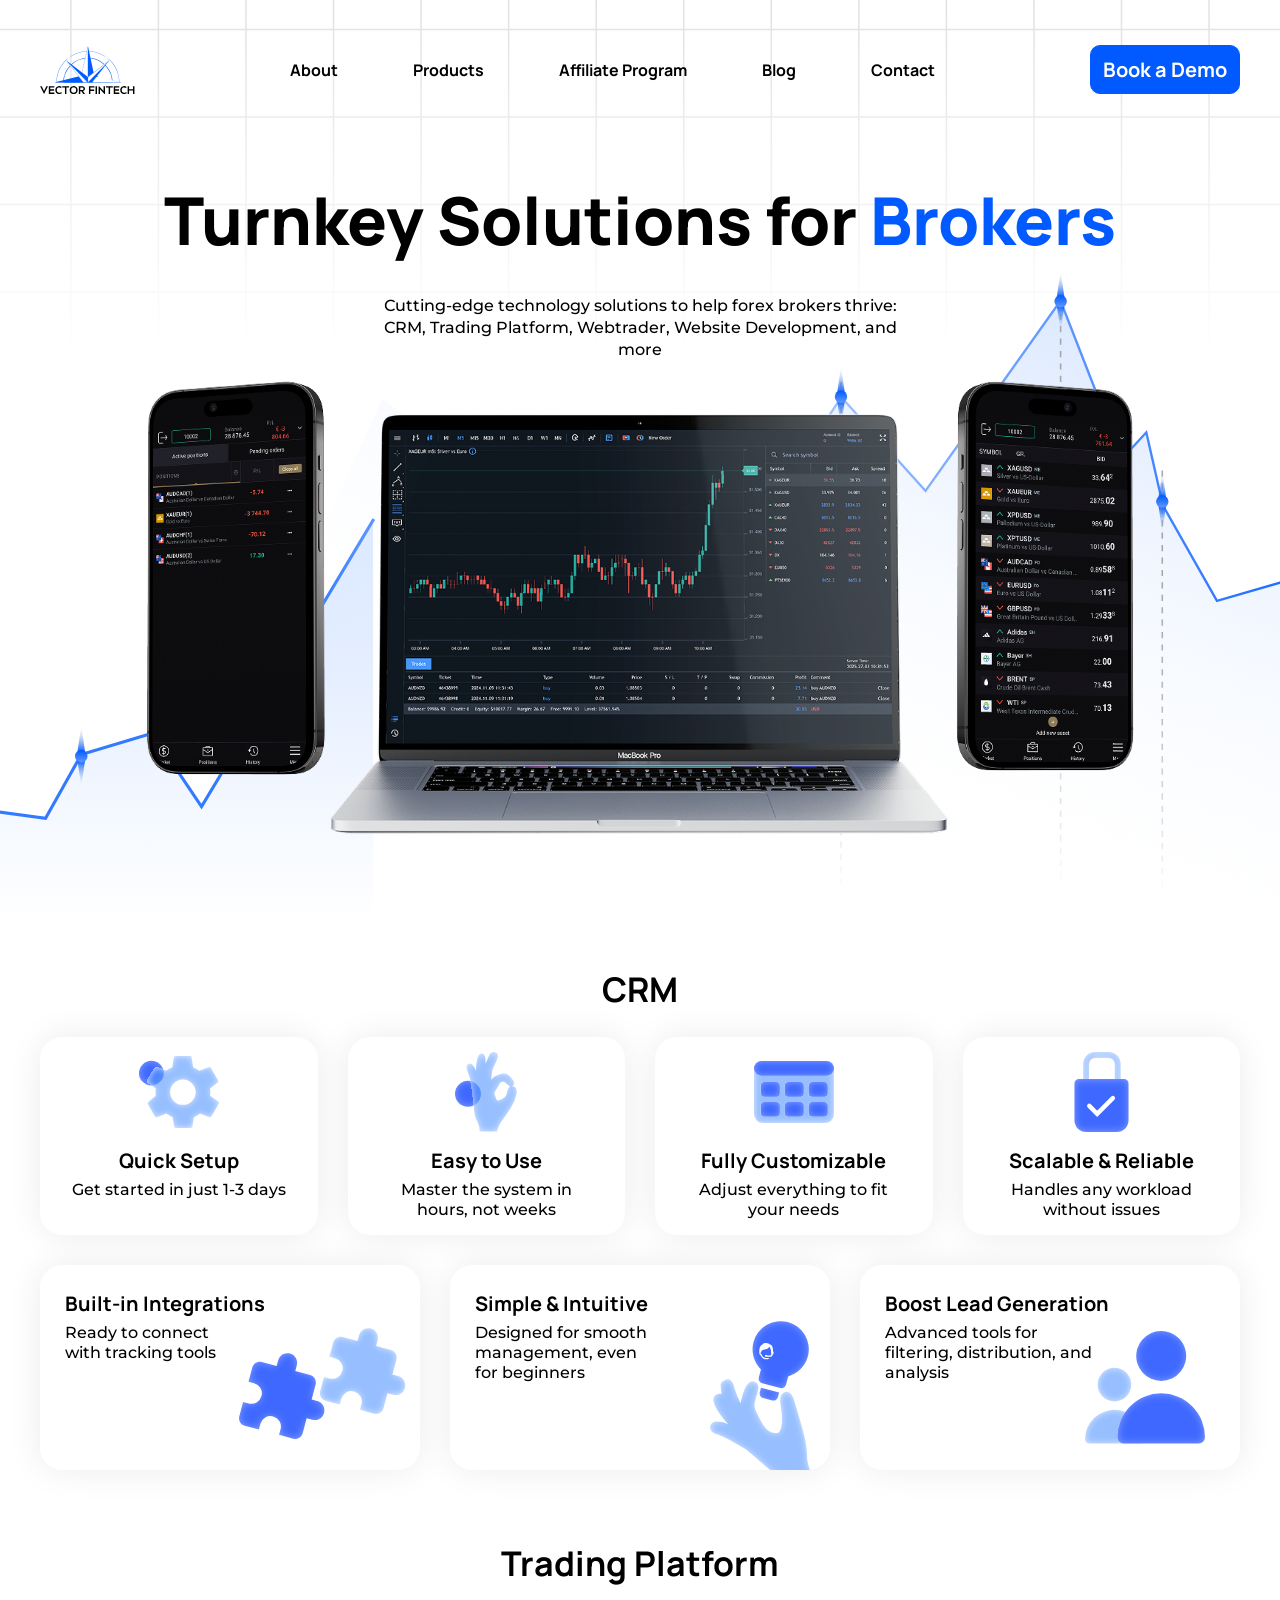
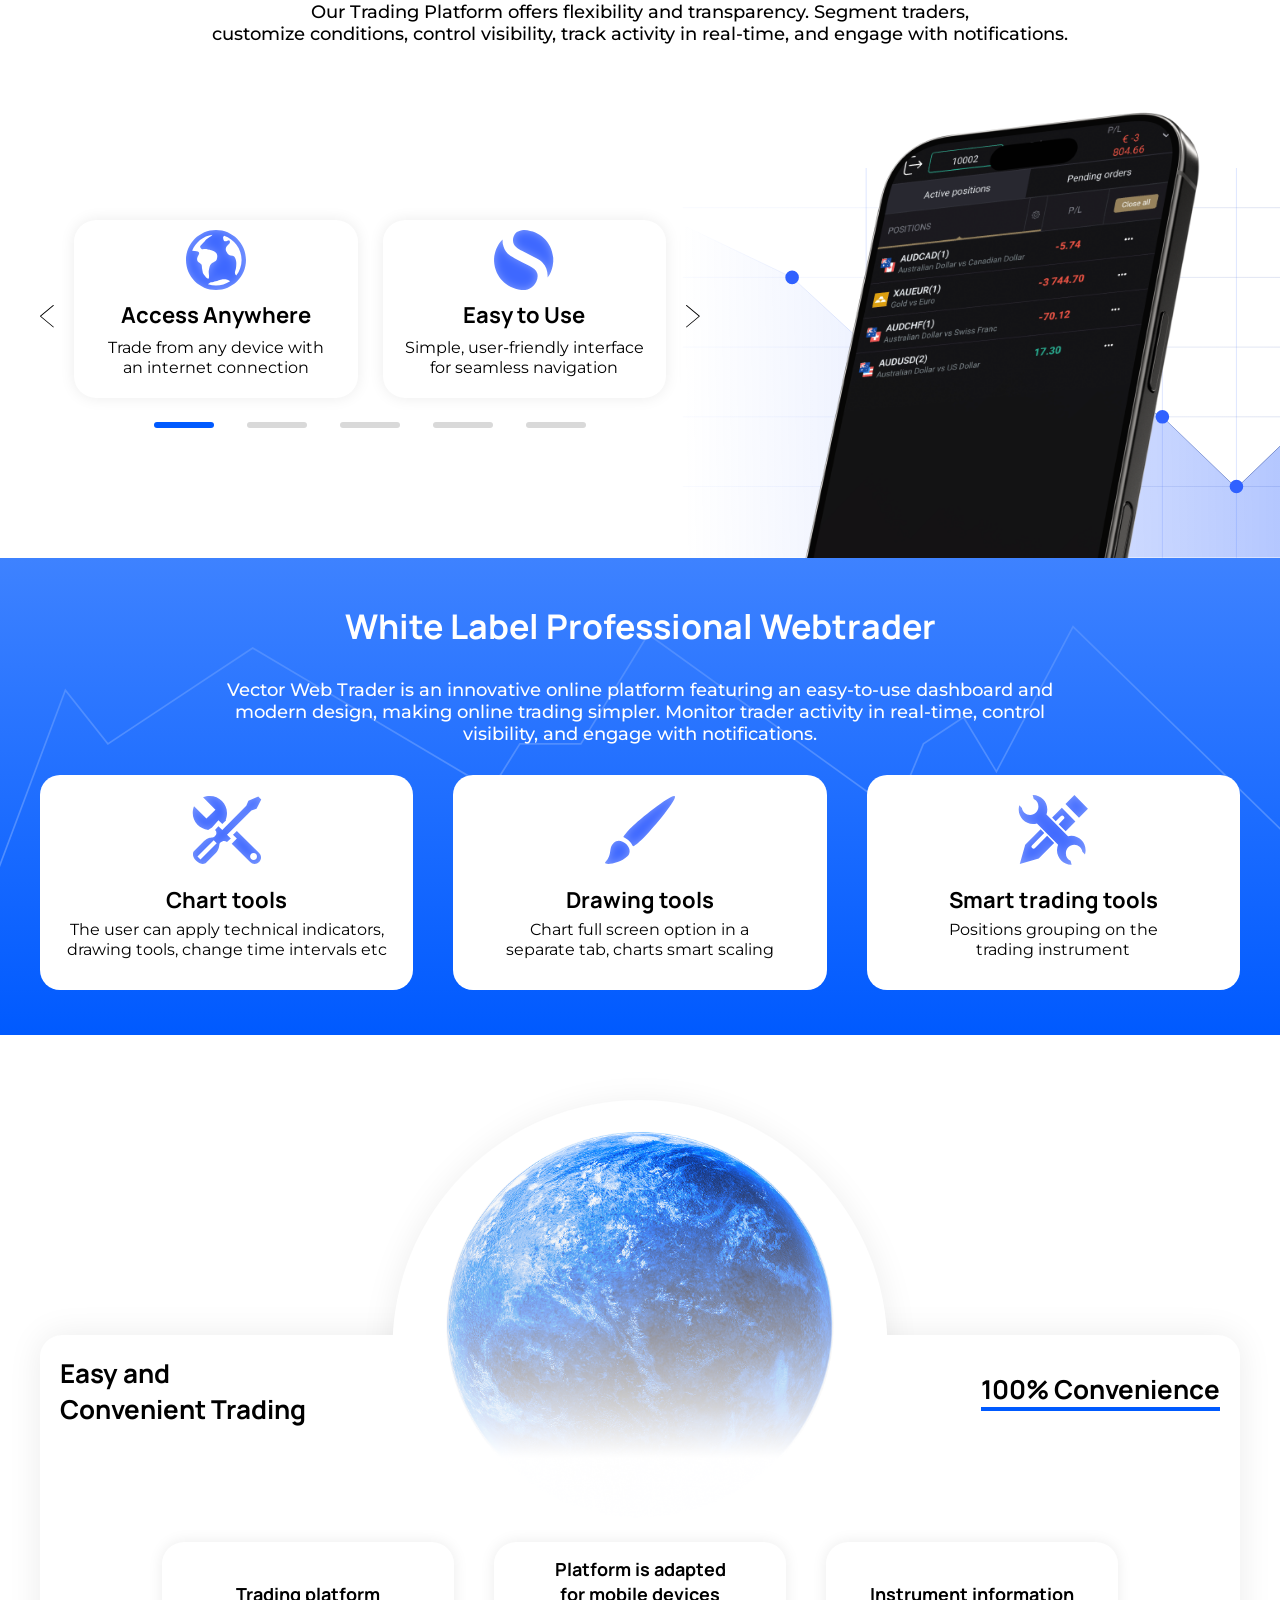
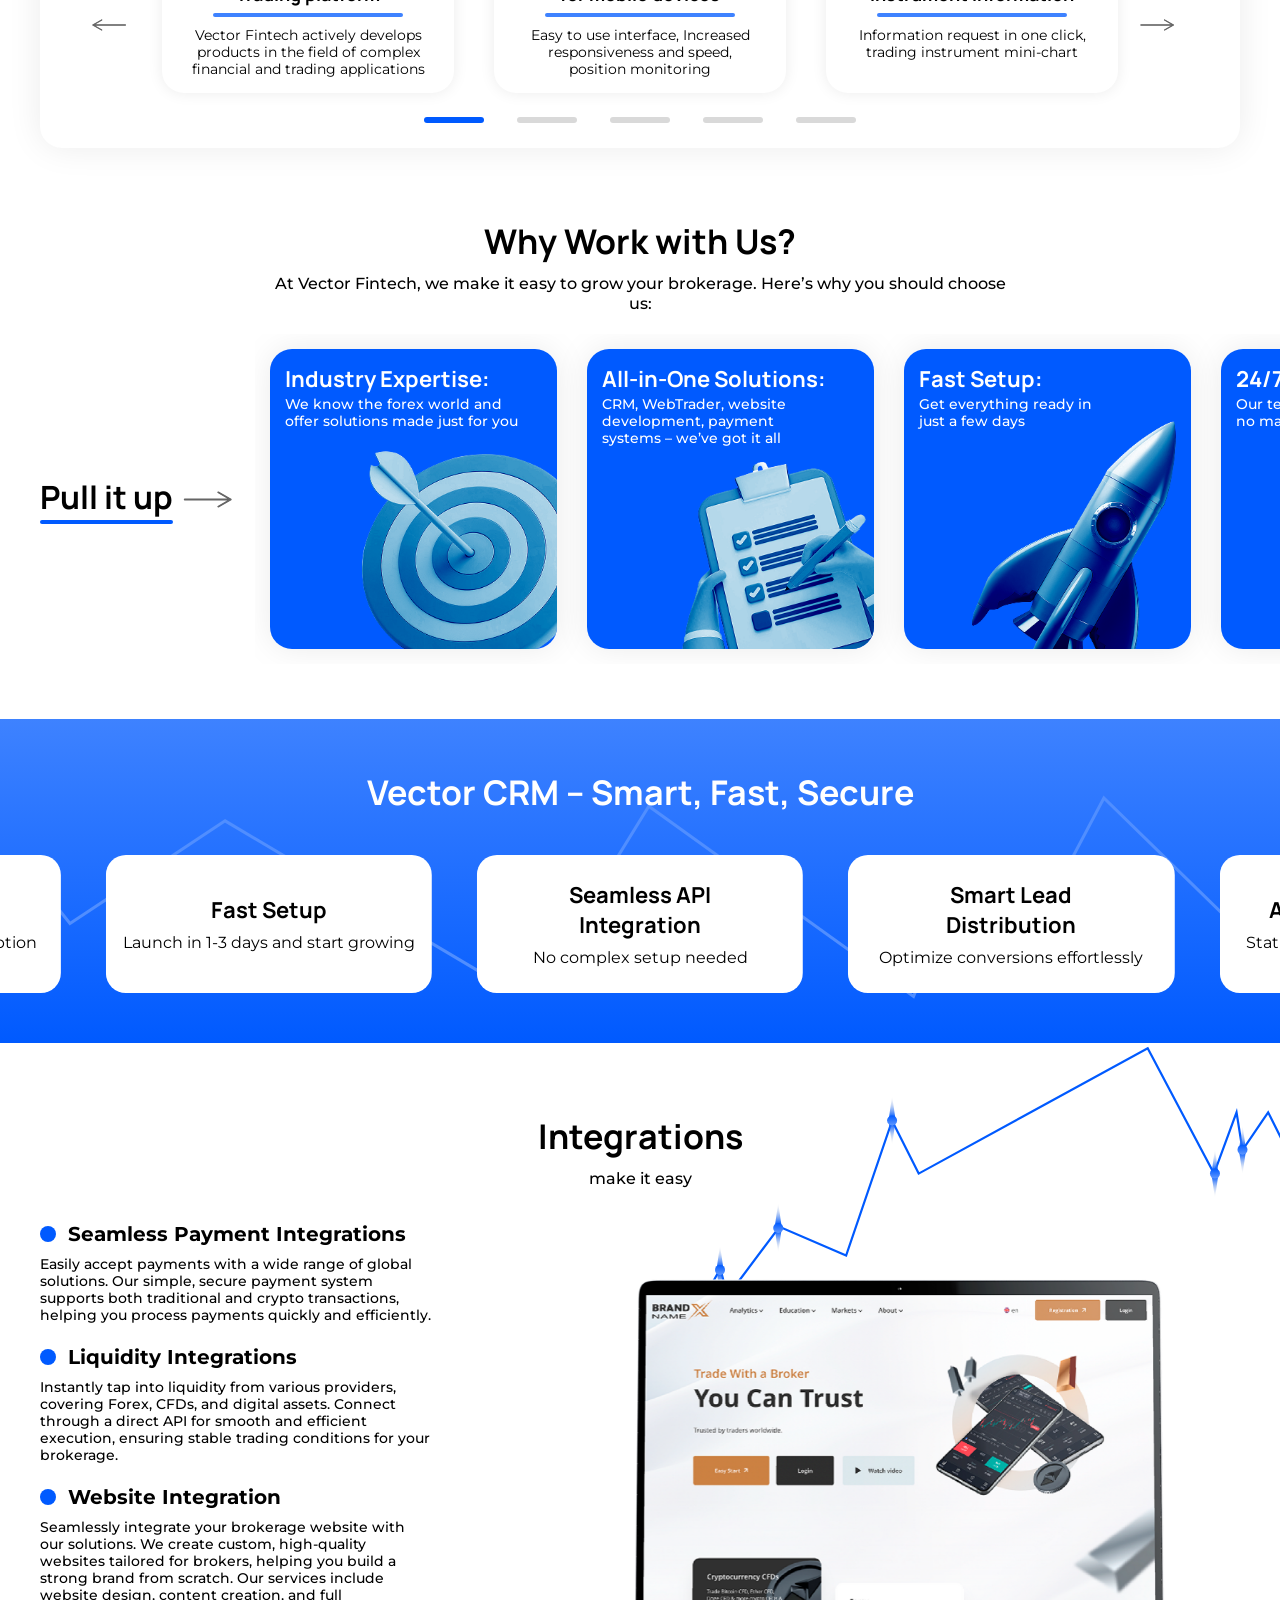
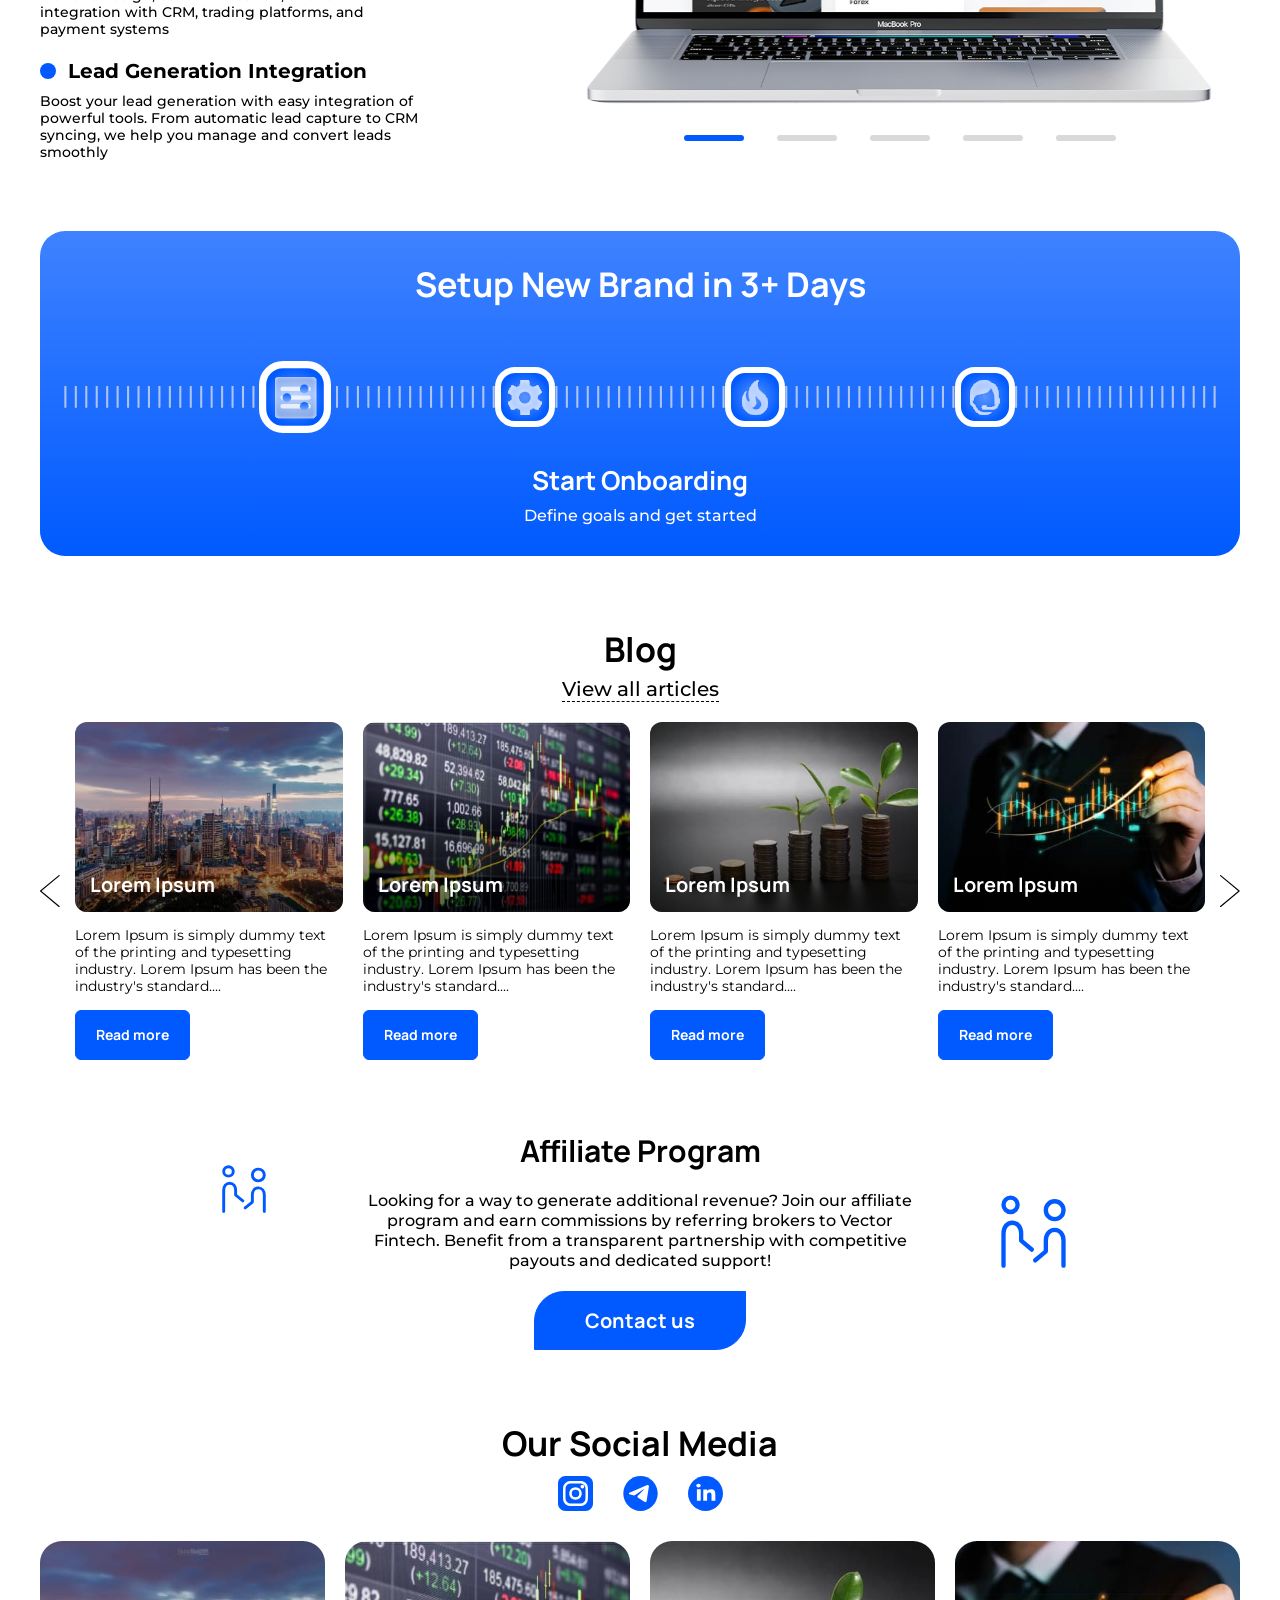
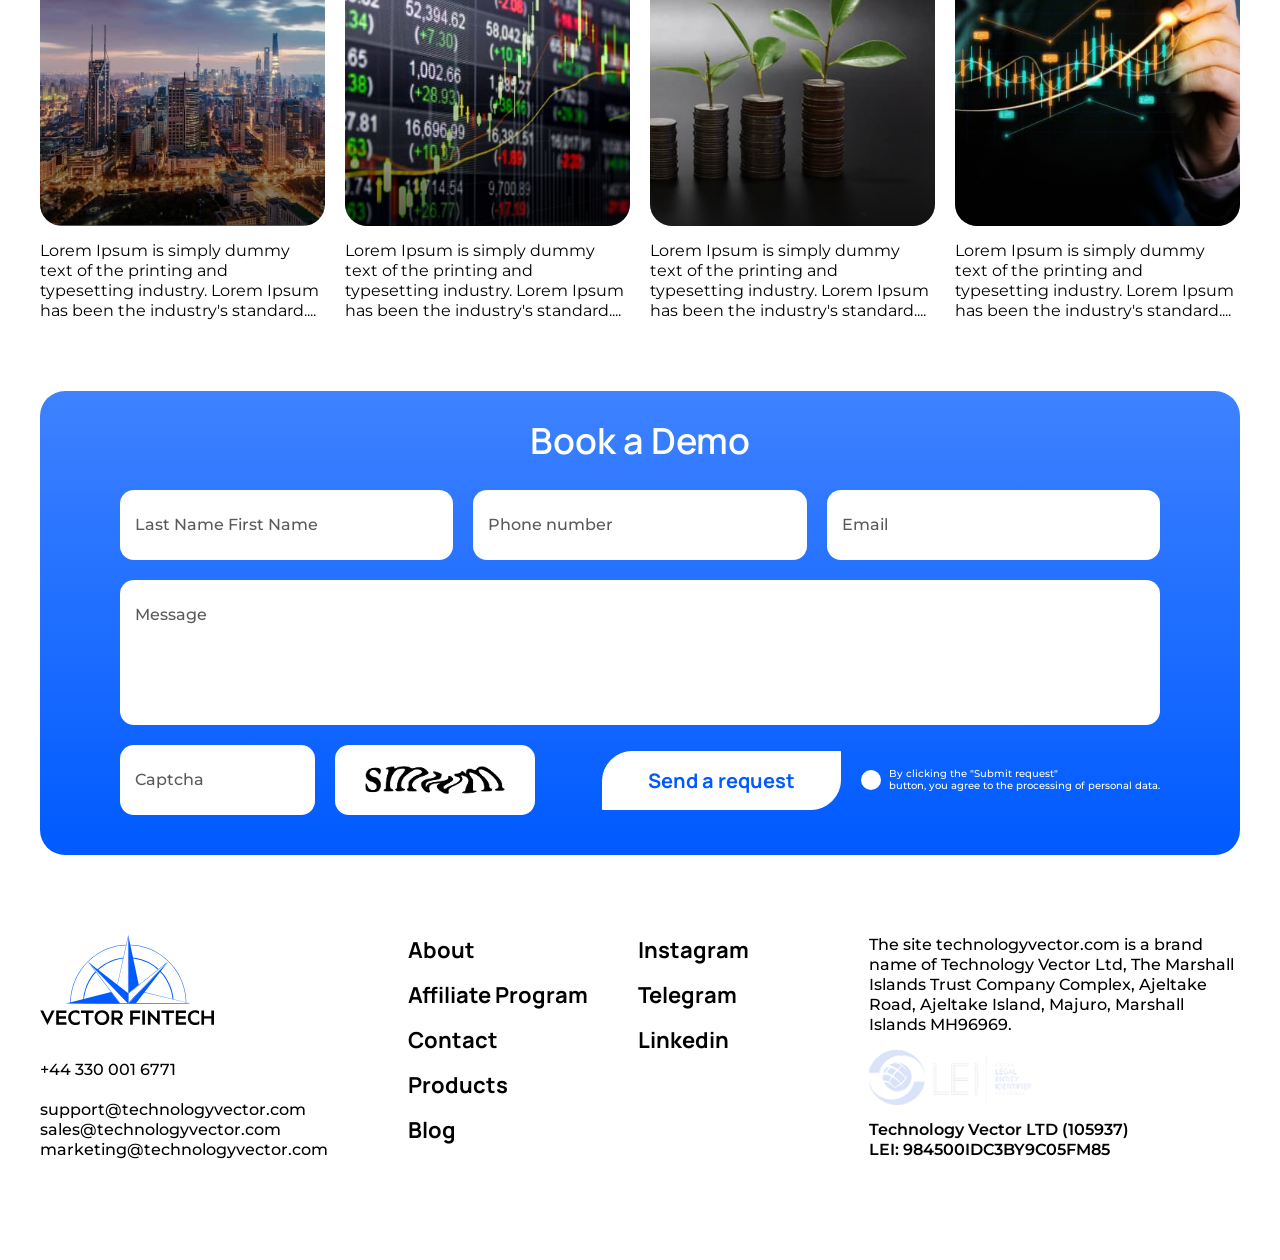
==== index.html @ 5ecee7b9 "Add files via upload" ====
<!DOCTYPE html>
<html lang="en">

<head>
    <meta charset="UTF-8">
    <meta http-equiv="X-UA-Compatible" content="IE=edge">
    <meta name="viewport" content="width=device-width, initial-scale=1.0">
    <title>Home</title>
    <link rel="preconnect" href="https://fonts.googleapis.com">
    <link rel="preconnect" href="https://fonts.gstatic.com" crossorigin>
    <link
        href="https://fonts.googleapis.com/css2?family=Manrope:wght@200..800&family=Montserrat:ital,wght@0,100..900;1,100..900&display=swap"
        rel="stylesheet">
    <link rel="stylesheet" href="css/aos.css" />
    <link rel="stylesheet" href="css/swiper.css" />
    <link rel="stylesheet" href="css/style.min.css" />
</head>

<body>

    <div class="big-wrapper">
        <header class="header">
            <div class="container">
                <div class="header__inner">
                    <div class="header__burger burger" data-aos="fade-down">
                        <span></span>
                        <span></span>
                        <span></span>
                    </div>
                    <a class="header__logo logo" href="#" data-aos="fade-down">
                        <img src="images/logo.svg" alt="img">
                    </a>
                    <nav class="header__menu menu">
                        <ul class="menu__list menu-list" data-aos="fade-down">
                            <li class="menu-list__item">
                                <a class="menu-list__link" href="#">
                                    About
                                </a>
                            </li>
                            <li class="menu-list__item">
                                <a class="menu-list__link" href="#">
                                    Products
                                </a>
                            </li>
                            <li class="menu-list__item">
                                <a class="menu-list__link" href="#">
                                    Affiliate Program
                                </a>
                            </li>
                            <li class="menu-list__item">
                                <a class="menu-list__link" href="#">
                                    Blog
                                </a>
                            </li>
                            <li class="menu-list__item">
                                <a class="menu-list__link" href="#">
                                    Contact
                                </a>
                            </li>
                        </ul>
                    </nav>
                    <div class="header__wrapper" data-aos="fade-down">
                        <a class="header__link btn btn--blue" href="#">
                            Book a Demo
                        </a>
                    </div>
                </div>
            </div>
        </header>
        <div class="wrapper">
            <main class="main">
                <div class="main__grid main-grid">
                    <img src="images/main-grid.svg" alt="gid">
                </div>
                <section class="main__heading heading">
                    <div class="heading__bg heading-bg">
                        <div class="heading-bg__inner" data-aos="zoom-in">
                            <img src="images/heading-bg.svg" alt="bg">
                            <img src="images/heading-bg-tablet.svg" alt="bg">
                            <img src="images/heading-bg-mobile.svg" alt="bg">
                        </div>
                    </div>
                    <div class="container">
                        <div class="heading__head heading-head" data-aos="fade-up">
                            <h1 class="heading-head__title">
                                Turnkey Solutions for
                                <span>
                                    Brokers
                                </span>
                            </h1>
                            <p class="heading-head__text">
                                Сutting-edge technology solutions to help forex brokers thrive: СRM,
                                Trading Platform, Webtrader, Website Development, and more
                            </p>
                        </div>
                        <div class="heading-images">
                            <div class="heading-images__img">
                                <img src="images/heading-img-1.png" alt="img" data-aos="zoom-out">
                            </div>
                            <div class="heading-images__img">
                                <img src="images/heading-img-2.png" alt="img" data-aos="zoom-out">
                            </div>
                            <div class="heading-images__img">
                                <img src="images/heading-img-3.png" alt="img" data-aos="zoom-out">
                            </div>
                        </div>
                    </div>
                </section>
                <section class="main__crm crm">
                    <div class="container">
                        <div class="crm__head head">
                            <h2 class="head__title" data-aos="fade-up">
                                CRM
                            </h2>
                        </div>
                        <div class="crm__inner">
                            <div class="crm__wrapper">
                                <div class="crm__item crm-item crm-item--standart" data-aos="zoom-in">
                                    <div class="crm-item__icon">
                                        <img src="images/crm-icon-1.svg" alt="icon">
                                    </div>
                                    <div class="crm-item__inner">
                                        <h5 class="crm-item__title">
                                            Quick Setup
                                        </h5>
                                        <p class="crm-item__text">
                                            Get started in just 1-3 days
                                        </p>
                                    </div>
                                </div>
                                <div class="crm__item crm-item crm-item--standart" data-aos="zoom-in">
                                    <div class="crm-item__icon">
                                        <img src="images/crm-icon-2.svg" alt="icon">
                                    </div>
                                    <div class="crm-item__inner">
                                        <h5 class="crm-item__title">
                                            Easy to Use
                                        </h5>
                                        <p class="crm-item__text">
                                            Master the system
                                            in hours, not weeks
                                        </p>
                                    </div>
                                </div>
                                <div class="crm__item crm-item crm-item--standart" data-aos="zoom-in">
                                    <div class="crm-item__icon">
                                        <img src="images/crm-icon-3.svg" alt="icon">
                                    </div>
                                    <div class="crm-item__inner">
                                        <h5 class="crm-item__title">
                                            Fully Customizable
                                        </h5>
                                        <p class="crm-item__text">
                                            Adjust everything to
                                            fit your needs
                                        </p>
                                    </div>
                                </div>
                                <div class="crm__item crm-item crm-item--standart" data-aos="zoom-in">
                                    <div class="crm-item__icon">
                                        <img src="images/crm-icon-4.svg" alt="icon">
                                    </div>
                                    <div class="crm-item__inner">
                                        <h5 class="crm-item__title">
                                            Scalable & Reliable
                                        </h5>
                                        <p class="crm-item__text">
                                            Handles any workload
                                            without issues
                                        </p>
                                    </div>
                                </div>
                            </div>
                            <div class="crm__wrapper">
                                <div class="crm__item crm-item crm-item--big" data-aos="zoom-in">
                                    <div class="crm-item__inner">
                                        <h5 class="crm-item__title">
                                            Built-in Integrations
                                        </h5>
                                        <p class="crm-item__text">
                                            Ready to connect
                                            with tracking tools
                                        </p>
                                    </div>
                                    <div class="crm-item__icon">
                                        <img src="images/crm-icon-5.svg" alt="icon">
                                    </div>
                                </div>
                                <div class="crm__item crm-item crm-item--big" data-aos="zoom-in">
                                    <div class="crm-item__inner">
                                        <h5 class="crm-item__title">
                                            Simple & Intuitive
                                        </h5>
                                        <p class="crm-item__text">
                                            Designed for smooth management,
                                            even for beginners
                                        </p>
                                    </div>
                                    <div class="crm-item__icon">
                                        <img src="images/crm-icon-6.svg" alt="icon">
                                    </div>
                                </div>
                                <div class="crm__item crm-item crm-item--big" data-aos="zoom-in">
                                    <div class="crm-item__inner">
                                        <h5 class="crm-item__title">
                                            Boost Lead Generation
                                        </h5>
                                        <p class="crm-item__text">
                                            Advanced tools for filtering,
                                            distribution, and analysis
                                        </p>
                                    </div>
                                    <div class="crm-item__icon">
                                        <img src="images/crm-icon-7.svg" alt="icon">
                                    </div>
                                </div>
                            </div>
                        </div>
                    </div>
                </section>
                <section class="main__trading trading">
                    <div class="container">
                        <div class="trading__head head" data-aos="fade-up">
                            <h2 class="head__title">
                                Trading Platform
                            </h2>
                            <p class="head__text">
                                Our Trading Platform offers flexibility and transparency. Segment traders, <br>
                                customize conditions, control visibility, track activity in real-time, and engage with
                                notifications.
                            </p>
                        </div>
                        <div class="trading__inner">
                            <div class="trading__wrapper" data-aos="fade-right">
                                <div class="trading__arrow trading__arrow--left">
                                    <svg width="17" height="28" viewBox="0 0 17 28" fill="none"
                                        xmlns="http://www.w3.org/2000/svg">
                                        <path fill-rule="evenodd" clip-rule="evenodd"
                                            d="M16.5701 0.884123C16.7822 0.707341 16.8109 0.392059 16.6341 0.17992C16.4573 -0.0322181 16.142 -0.0608801 15.9299 0.115902L0.187533 13.2345C0.173297 13.246 0.159572 13.2582 0.146437 13.2714C0.105181 13.3126 0.0724714 13.3595 0.0485256 13.4099C0.0159639 13.4781 -3.90831e-05 13.5517 7.17967e-08 13.625C-3.91172e-05 13.6983 0.0159645 13.7719 0.0485262 13.8401C0.072472 13.8905 0.105181 13.9374 0.146437 13.9786C0.159572 13.9917 0.173297 14.004 0.187533 14.0154L15.9299 27.1341C16.142 27.3109 16.4573 27.2822 16.6341 27.0701C16.8109 26.8579 16.7822 26.5426 16.5701 26.3659L1.28104 13.625L16.5701 0.884123Z"
                                            fill="black" />
                                    </svg>
                                </div>
                                <div class="trading__swiper trading-swiper swiper" d>
                                    <div class="swiper-wrapper">
                                        <div class="trading-swiper__slide trading-slide swiper-slide">
                                            <div class="trading-slide__icon">
                                                <img src="images/trading-icon-1.svg" alt="icon">
                                            </div>
                                            <div class="trading-slide__inner">
                                                <h5 class="trading-slide__title">
                                                    Access Anywhere
                                                </h5>
                                                <p class="trading-slide__text">
                                                    Trade from any device with <br>
                                                    an internet connection
                                                </p>
                                            </div>
                                        </div>
                                        <div class="trading-swiper__slide trading-slide swiper-slide">
                                            <div class="trading-slide__icon">
                                                <img src="images/trading-icon-2.svg" alt="icon">
                                            </div>
                                            <div class="trading-slide__inner">
                                                <h5 class="trading-slide__title">
                                                    Easy to Use
                                                </h5>
                                                <p class="trading-slide__text">
                                                    Simple, user-friendly interface <br>
                                                    for seamless navigation
                                                </p>
                                            </div>
                                        </div>
                                        <div class="trading-swiper__slide trading-slide swiper-slide">
                                            <div class="trading-slide__icon">
                                                <img src="images/trading-icon-3.svg" alt="icon">
                                            </div>
                                            <div class="trading-slide__inner">
                                                <h5 class="trading-slide__title">
                                                    Secure & Reliable
                                                </h5>
                                                <p class="trading-slide__text">
                                                    Encrypted protection <br>
                                                    for safe trading
                                                </p>
                                            </div>
                                        </div>
                                        <div class="trading-swiper__slide trading-slide swiper-slide">
                                            <div class="trading-slide__icon">
                                                <img src="images/trading-icon-4.svg" alt="icon">
                                            </div>
                                            <div class="trading-slide__inner">
                                                <h5 class="trading-slide__title">
                                                    Cost-Effective
                                                </h5>
                                                <p class="trading-slide__text">
                                                    Affordable or free access <br>
                                                    through many brokers
                                                </p>
                                            </div>
                                        </div>
                                        <div class="trading-swiper__slide trading-slide swiper-slide">
                                            <div class="trading-slide__icon">
                                                <img src="images/trading-icon-5.svg" alt="icon">
                                            </div>
                                            <div class="trading-slide__inner">
                                                <h5 class="trading-slide__title">
                                                    No Installations
                                                </h5>
                                                <p class="trading-slide__text">
                                                    No software needed, <br>
                                                    reducing IT hassle
                                                </p>
                                            </div>
                                        </div>
                                    </div>
                                    <div class="trading-swiper__pagination slider-pagination"></div>
                                </div>
                                <div class="trading__arrow trading__arrow--right">
                                    <svg width="17" height="28" viewBox="0 0 17 28" fill="none"
                                        xmlns="http://www.w3.org/2000/svg">
                                        <path fill-rule="evenodd" clip-rule="evenodd"
                                            d="M0.179922 0.884123C-0.0322171 0.707341 -0.0608788 0.392059 0.115902 0.17992C0.292685 -0.0322181 0.607967 -0.0608801 0.820106 0.115902L16.5625 13.2345C16.5767 13.246 16.5904 13.2582 16.6036 13.2714C16.6448 13.3126 16.6775 13.3595 16.7015 13.4099C16.734 13.4781 16.75 13.5517 16.75 13.625C16.75 13.6983 16.734 13.7719 16.7015 13.8401C16.6775 13.8905 16.6448 13.9374 16.6036 13.9786C16.5904 13.9917 16.5767 14.004 16.5625 14.0154L0.820106 27.1341C0.607967 27.3109 0.292685 27.2822 0.115902 27.0701C-0.0608788 26.8579 -0.0322171 26.5426 0.179922 26.3659L15.469 13.625L0.179922 0.884123Z"
                                            fill="black" />
                                    </svg>
                                </div>
                            </div>
                            <div class="trading__view trading-view">
                                <div class="trading-view__bg">
                                    <img src="images/trading-bg.svg" alt="bg" data-aos="fade-up">
                                </div>
                                <div class="trading-view__img">
                                    <img src="images/trading-img.png" alt="img" data-aos="zoom-out">
                                </div>
                            </div>
                        </div>
                    </div>
                </section>
                <section class="main__banner banner">
                    <div class="banner__bg">
                        <img src="images/banner-bg.svg" alt="bg" data-aos="zoom-in">
                    </div>
                    <div class="container">
                        <div class="banner__head head head--white" data-aos="fade-up">
                            <h2 class="head__title">
                                White Label Professional Webtrader
                            </h2>
                            <p class="head__text">
                                Vector Web Trader is an innovative online platform featuring an easy-to-use dashboard
                                and
                                modern design, making online trading simpler. Monitor trader activity in real-time,
                                control visibility, and engage with notifications.
                            </p>
                        </div>
                        <div class="banner__inner">
                            <div class="banner__item banner-item" data-aos="zoom-in">
                                <div class="banner-item__icon">
                                    <img src="images/banner-icon-1.svg" alt="icon">
                                </div>
                                <div class="banner-item__inner">
                                    <h5 class="banner-item__title">
                                        Chart tools
                                    </h5>
                                    <p class="banner-item__text">
                                        The user can apply technical indicators, <br>
                                        drawing tools, change time intervals etc
                                    </p>
                                </div>
                            </div>
                            <div class="banner__item banner-item" data-aos="zoom-in">
                                <div class="banner-item__icon">
                                    <img src="images/banner-icon-2.svg" alt="icon">
                                </div>
                                <div class="banner-item__inner">
                                    <h5 class="banner-item__title">
                                        Drawing tools
                                    </h5>
                                    <p class="banner-item__text">
                                        Chart full screen option in a <br>
                                        separate tab, charts smart scaling
                                    </p>
                                </div>
                            </div>
                            <div class="banner__item banner-item" data-aos="zoom-in">
                                <div class="banner-item__icon">
                                    <img src="images/banner-icon-3.svg" alt="icon">
                                </div>
                                <div class="banner-item__inner">
                                    <h5 class="banner-item__title">
                                        Smart trading tools
                                    </h5>
                                    <p class="banner-item__text">
                                        Positions grouping on the <br>
                                        trading instrument
                                    </p>
                                </div>
                            </div>
                        </div>
                    </div>
                </section>
                <section class="main__about about">
                    <div class="container">
                        <div class="about__inner">
                            <div class="about__сircle"></div>
                            <div class="about__img">
                                <img src="images/about-img.png" alt="img" data-aos="zoom-in">
                            </div>
                            <div class="about__head about-head" data-aos="fade-up">
                                <h2 class="about-head__title">
                                    Easy and <br>
                                    Convenient Trading
                                </h2>
                                <div class="about-head__subtext">
                                    100% Convenience
                                </div>
                            </div>
                            <div class="about__wrapper" data-aos="zoom-in">
                                <div class="about__arrow about__arrow--left">
                                    <svg width="54" height="19" viewBox="0 0 54 19" fill="none"
                                        xmlns="http://www.w3.org/2000/svg">
                                        <path fill-rule="evenodd" clip-rule="evenodd"
                                            d="M15.9342 1.25202C16.0712 1.49177 15.9879 1.7972 15.7482 1.93421L3.38287 9.00009H53.0001C53.2762 9.00009 53.5001 9.22394 53.5001 9.50009C53.5001 9.77623 53.2762 10.0001 53.0001 10.0001H3.38287L15.7482 17.066C15.9879 17.203 16.0712 17.5084 15.9342 17.7482C15.7972 17.9879 15.4918 18.0712 15.252 17.9342L1.25932 9.93838C1.21835 9.91593 1.18026 9.88758 1.14644 9.85373C1.10302 9.81036 1.06866 9.75994 1.04417 9.70544C1.01425 9.63923 0.999936 9.56926 1 9.50009C0.999936 9.43091 1.01425 9.36094 1.04417 9.29473C1.06866 9.24023 1.10302 9.18981 1.14644 9.14644C1.18026 9.11259 1.21835 9.08424 1.25932 9.06179L15.252 1.06596C15.4918 0.928959 15.7972 1.01226 15.9342 1.25202Z"
                                            fill="#656565" />
                                        <path
                                            d="M15.7482 1.93421L15.9962 2.36833L15.9962 2.36833L15.7482 1.93421ZM15.9342 1.25202L15.5001 1.50009L15.5001 1.50009L15.9342 1.25202ZM3.38287 9.00009L3.1348 8.56596L1.50008 9.50009H3.38287V9.00009ZM3.38287 10.0001V9.50009H1.50009L3.1348 10.4342L3.38287 10.0001ZM15.7482 17.066L15.9962 16.6318L15.9962 16.6318L15.7482 17.066ZM15.9342 17.7482L16.3683 17.9962L16.3683 17.9962L15.9342 17.7482ZM15.252 17.9342L15.0039 18.3683L15.0039 18.3683L15.252 17.9342ZM1.25932 9.93838L1.50743 9.50419L1.49963 9.49992L1.25932 9.93838ZM1.14644 9.85373L1.50021 9.50038L1.49979 9.49997L1.14644 9.85373ZM1.04417 9.70544L1.50022 9.50047L1.49981 9.49956L1.04417 9.70544ZM1 9.50009L1.5 9.50055L1.5 9.49962L1 9.50009ZM1.04417 9.29473L1.49981 9.50061L1.50022 9.4997L1.04417 9.29473ZM1.14644 9.14644L1.49979 9.50021L1.50021 9.49979L1.14644 9.14644ZM1.25932 9.06179L1.49967 9.50032L1.50739 9.49591L1.25932 9.06179ZM15.252 1.06596L15.0039 0.631842L15.0039 0.631842L15.252 1.06596ZM15.9962 2.36833C16.4757 2.09432 16.6423 1.48346 16.3683 1.00395L15.5001 1.50009L15.5001 1.50009L15.9962 2.36833ZM3.63094 9.43421L15.9962 2.36833L15.5001 1.50009L3.1348 8.56596L3.63094 9.43421ZM3.38287 9.50009H53.0001V8.50009H3.38287V9.50009ZM53.0001 9.50009H54.0001C54.0001 8.9478 53.5524 8.50009 53.0001 8.50009V9.50009ZM53.0001 9.50009V10.5001C53.5524 10.5001 54.0001 10.0524 54.0001 9.50009H53.0001ZM53.0001 9.50009H3.38287V10.5001H53.0001V9.50009ZM15.9962 16.6318L3.63094 9.56596L3.1348 10.4342L15.5001 17.5001L15.9962 16.6318ZM16.3683 17.9962C16.6423 17.5167 16.4757 16.9059 15.9962 16.6318L15.5001 17.5001L15.5001 17.5001L16.3683 17.9962ZM15.0039 18.3683C15.4835 18.6423 16.0943 18.4757 16.3683 17.9962L15.5001 17.5001L15.5001 17.5001L15.0039 18.3683ZM1.01125 10.3725L15.0039 18.3683L15.5001 17.5001L1.50739 9.50426L1.01125 10.3725ZM0.792681 10.2071C0.860617 10.2751 0.937049 10.3319 1.01901 10.3768L1.49963 9.49992L1.50021 9.50038L0.792681 10.2071ZM0.588109 9.91041C0.637016 10.0192 0.705831 10.1203 0.7931 10.2075L1.49979 9.49997L1.50022 9.50047L0.588109 9.91041ZM0.5 9.49962C0.499872 9.63827 0.528618 9.77875 0.58852 9.91132L1.49981 9.49956C1.49978 9.49948 1.49986 9.49966 1.49993 9.5C1.49999 9.5003 1.5 9.5005 1.5 9.50055L0.5 9.49962ZM0.588519 9.08885C0.528616 9.22142 0.499872 9.3619 0.5 9.50055L1.5 9.49962C1.5 9.49967 1.49999 9.49987 1.49993 9.50017C1.49986 9.50051 1.49978 9.50069 1.49981 9.50061L0.588519 9.08885ZM0.7931 8.79268C0.705832 8.87985 0.637016 8.98094 0.588108 9.08976L1.50022 9.4997L1.49979 9.50021L0.7931 8.79268ZM1.01901 8.62332C0.93705 8.66825 0.860618 8.72508 0.792681 8.7931L1.50021 9.49979L1.49963 9.50025L1.01901 8.62332ZM15.0039 0.631842L1.01125 8.62767L1.50739 9.49591L15.5001 1.50009L15.0039 0.631842ZM16.3683 1.00395C16.0943 0.524429 15.4835 0.357833 15.0039 0.631842L15.5001 1.50009L15.5001 1.50009L16.3683 1.00395Z"
                                            fill="#656565" />
                                    </svg>
                                </div>
                                <div class="about__swiper about-swiper swiper">
                                    <div class="swiper-wrapper">
                                        <div class="about-swiper__slide about-slide swiper-slide">
                                            <div class="about-slide__inner">
                                                <h5 class="about-slide__title">
                                                    <span>
                                                        Trading platform
                                                    </span>
                                                </h5>
                                                <p class="about-slide__text">
                                                    Vector Fintech actively develops products <br>
                                                    in the field of complex financial and <br>
                                                    trading applications
                                                </p>
                                            </div>
                                        </div>
                                        <div class="about-swiper__slide about-slide swiper-slide">
                                            <div class="about-slide__inner">
                                                <h5 class="about-slide__title">
                                                    <span>
                                                        Platform is adapted <br>
                                                        for mobile devices
                                                    </span>
                                                </h5>
                                                <p class="about-slide__text">
                                                    Easy to use interface, Increased <br>
                                                    responsiveness and speed, <br>
                                                    position monitoring
                                                </p>
                                            </div>
                                        </div>
                                        <div class="about-swiper__slide about-slide swiper-slide">
                                            <div class="about-slide__inner">
                                                <h5 class="about-slide__title">
                                                    <span>
                                                        Instrument information
                                                    </span>
                                                </h5>
                                                <p class="about-slide__text">
                                                    Information request in one click, <br>
                                                    trading instrument mini-chart
                                                </p>
                                            </div>
                                        </div>
                                        <div class="about-swiper__slide about-slide swiper-slide">
                                            <div class="about-slide__inner">
                                                <h5 class="about-slide__title">
                                                    <span>
                                                        Market overview tool <br>
                                                        with current quote
                                                    </span>
                                                </h5>
                                                <p class="about-slide__text">
                                                    Quick search for a trading <br>
                                                    instrument, two types of display
                                                </p>
                                            </div>
                                        </div>
                                        <div class="about-swiper__slide about-slide swiper-slide">
                                            <div class="about-slide__inner">
                                                <h5 class="about-slide__title">
                                                    <span>
                                                        Multilanguage & <br>
                                                        Confirmations
                                                    </span>
                                                </h5>
                                                <p class="about-slide__text">
                                                    5 languages to choose, user <br>
                                                    confirmation of important action
                                                </p>
                                            </div>
                                        </div>
                                    </div>
                                </div>
                                <div class="about__arrow about__arrow--right">
                                    <svg width="54" height="19" viewBox="0 0 54 19" fill="none"
                                        xmlns="http://www.w3.org/2000/svg">
                                        <path fill-rule="evenodd" clip-rule="evenodd"
                                            d="M38.5658 1.25202C38.4288 1.49177 38.5121 1.7972 38.7518 1.93421L51.1171 9.00009H1.49992C1.22377 9.00009 0.999916 9.22394 0.999916 9.50009C0.999916 9.77623 1.22377 10.0001 1.49992 10.0001H51.1171L38.7518 17.066C38.5121 17.203 38.4288 17.5084 38.5658 17.7482C38.7028 17.9879 39.0082 18.0712 39.248 17.9342L53.2407 9.93838C53.2816 9.91593 53.3197 9.88758 53.3536 9.85373C53.397 9.81036 53.4313 9.75994 53.4558 9.70544C53.4858 9.63923 53.5001 9.56926 53.5 9.50009C53.5001 9.43091 53.4858 9.36094 53.4558 9.29473C53.4313 9.24023 53.397 9.18981 53.3536 9.14644C53.3197 9.11259 53.2816 9.08424 53.2407 9.06179L39.248 1.06596C39.0082 0.928959 38.7028 1.01226 38.5658 1.25202Z"
                                            fill="#656565" />
                                        <path
                                            d="M38.7518 1.93421L38.5038 2.36833L38.5038 2.36833L38.7518 1.93421ZM38.5658 1.25202L38.9999 1.50009L38.9999 1.50009L38.5658 1.25202ZM51.1171 9.00009L51.3652 8.56596L52.9999 9.50009H51.1171V9.00009ZM51.1171 10.0001V9.50009H52.9999L51.3652 10.4342L51.1171 10.0001ZM38.7518 17.066L38.5038 16.6318L38.5038 16.6318L38.7518 17.066ZM38.5658 17.7482L38.1317 17.9962L38.1317 17.9962L38.5658 17.7482ZM39.248 17.9342L39.4961 18.3683L39.4961 18.3683L39.248 17.9342ZM53.2407 9.93838L52.9926 9.50419L53.0004 9.49992L53.2407 9.93838ZM53.3536 9.85373L52.9998 9.50038L53.0002 9.49997L53.3536 9.85373ZM53.4558 9.70544L52.9998 9.50047L53.0002 9.49956L53.4558 9.70544ZM53.5 9.50009L53 9.50055L53 9.49962L53.5 9.50009ZM53.4558 9.29473L53.0002 9.50061L52.9998 9.4997L53.4558 9.29473ZM53.3536 9.14644L53.0002 9.50021L52.9998 9.49979L53.3536 9.14644ZM53.2407 9.06179L53.0003 9.50032L52.9926 9.49591L53.2407 9.06179ZM39.248 1.06596L39.4961 0.631842L39.4961 0.631842L39.248 1.06596ZM38.5038 2.36833C38.0243 2.09432 37.8577 1.48346 38.1317 1.00395L38.9999 1.50009L38.9999 1.50009L38.5038 2.36833ZM50.8691 9.43421L38.5038 2.36833L38.9999 1.50009L51.3652 8.56596L50.8691 9.43421ZM51.1171 9.50009H1.49992V8.50009H51.1171V9.50009ZM1.49992 9.50009H0.499916C0.499916 8.9478 0.947631 8.50009 1.49992 8.50009V9.50009ZM1.49992 9.50009V10.5001C0.947631 10.5001 0.499916 10.0524 0.499916 9.50009H1.49992ZM1.49992 9.50009H51.1171V10.5001H1.49992V9.50009ZM38.5038 16.6318L50.8691 9.56596L51.3652 10.4342L38.9999 17.5001L38.5038 16.6318ZM38.1317 17.9962C37.8577 17.5167 38.0243 16.9059 38.5038 16.6318L38.9999 17.5001L38.9999 17.5001L38.1317 17.9962ZM39.4961 18.3683C39.0165 18.6423 38.4057 18.4757 38.1317 17.9962L38.9999 17.5001L38.9999 17.5001L39.4961 18.3683ZM53.4887 10.3725L39.4961 18.3683L38.9999 17.5001L52.9926 9.50426L53.4887 10.3725ZM53.7073 10.2071C53.6394 10.2751 53.563 10.3319 53.481 10.3768L53.0004 9.49992L52.9998 9.50038L53.7073 10.2071ZM53.9119 9.91041C53.863 10.0192 53.7942 10.1203 53.7069 10.2075L53.0002 9.49997L52.9998 9.50047L53.9119 9.91041ZM54 9.49962C54.0001 9.63827 53.9714 9.77875 53.9115 9.91132L53.0002 9.49956C53.0002 9.49948 53.0001 9.49966 53.0001 9.5C53 9.5003 53 9.5005 53 9.50055L54 9.49962ZM53.9115 9.08885C53.9714 9.22142 54.0001 9.3619 54 9.50055L53 9.49962C53 9.49967 53 9.49987 53.0001 9.50017C53.0001 9.50051 53.0002 9.50069 53.0002 9.50061L53.9115 9.08885ZM53.7069 8.79268C53.7942 8.87985 53.863 8.98094 53.9119 9.08976L52.9998 9.4997L53.0002 9.50021L53.7069 8.79268ZM53.481 8.62332C53.563 8.66825 53.6394 8.72508 53.7073 8.7931L52.9998 9.49979L53.0004 9.50025L53.481 8.62332ZM39.4961 0.631842L53.4887 8.62767L52.9926 9.49591L38.9999 1.50009L39.4961 0.631842ZM38.1317 1.00395C38.4057 0.524429 39.0165 0.357833 39.4961 0.631842L38.9999 1.50009L38.9999 1.50009L38.1317 1.00395Z"
                                            fill="#656565" />
                                    </svg>
                                </div>
                                <div class="about__pagination slider-pagination"></div>
                            </div>
                        </div>
                    </div>
                </section>
                <section class="main__advantages advantages">
                    <div class="container">
                        <div class="advantages__head head" data-aos="fade-up">
                            <h2 class="head__title">
                                Why Work with Us?
                            </h2>
                            <p class="head__text">
                                At Vector Fintech, we make it easy to grow your brokerage. Here’s why
                                you should choose us:
                            </p>
                        </div>
                        <div class="advantages__inner">
                            <div class="advantages__arrow" data-aos="fade-right">
                                <span>
                                    Pull it up
                                </span>
                                <svg width="54" height="19" viewBox="0 0 54 19" fill="none"
                                    xmlns="http://www.w3.org/2000/svg">
                                    <path fill-rule="evenodd" clip-rule="evenodd"
                                        d="M38.5658 1.25202C38.4288 1.49177 38.5121 1.7972 38.7518 1.93421L51.1171 9.00009H1.49992C1.22377 9.00009 0.999916 9.22394 0.999916 9.50009C0.999916 9.77623 1.22377 10.0001 1.49992 10.0001H51.1171L38.7518 17.066C38.5121 17.203 38.4288 17.5084 38.5658 17.7482C38.7028 17.9879 39.0082 18.0712 39.248 17.9342L53.2407 9.93838C53.2816 9.91593 53.3197 9.88758 53.3536 9.85373C53.397 9.81036 53.4313 9.75994 53.4558 9.70544C53.4858 9.63923 53.5001 9.56926 53.5 9.50009C53.5001 9.43091 53.4858 9.36094 53.4558 9.29473C53.4313 9.24023 53.397 9.18981 53.3536 9.14644C53.3197 9.11259 53.2816 9.08424 53.2407 9.06179L39.248 1.06596C39.0082 0.928959 38.7028 1.01226 38.5658 1.25202Z"
                                        fill="#656565" />
                                    <path
                                        d="M38.7518 1.93421L38.5038 2.36833L38.5038 2.36833L38.7518 1.93421ZM38.5658 1.25202L38.9999 1.50009L38.9999 1.50009L38.5658 1.25202ZM51.1171 9.00009L51.3652 8.56596L52.9999 9.50009H51.1171V9.00009ZM51.1171 10.0001V9.50009H52.9999L51.3652 10.4342L51.1171 10.0001ZM38.7518 17.066L38.5038 16.6318L38.5038 16.6318L38.7518 17.066ZM38.5658 17.7482L38.1317 17.9962L38.1317 17.9962L38.5658 17.7482ZM39.248 17.9342L39.4961 18.3683L39.4961 18.3683L39.248 17.9342ZM53.2407 9.93838L52.9926 9.50419L53.0004 9.49992L53.2407 9.93838ZM53.3536 9.85373L52.9998 9.50038L53.0002 9.49997L53.3536 9.85373ZM53.4558 9.70544L52.9998 9.50047L53.0002 9.49956L53.4558 9.70544ZM53.5 9.50009L53 9.50055L53 9.49962L53.5 9.50009ZM53.4558 9.29473L53.0002 9.50061L52.9998 9.4997L53.4558 9.29473ZM53.3536 9.14644L53.0002 9.50021L52.9998 9.49979L53.3536 9.14644ZM53.2407 9.06179L53.0003 9.50032L52.9926 9.49591L53.2407 9.06179ZM39.248 1.06596L39.4961 0.631842L39.4961 0.631842L39.248 1.06596ZM38.5038 2.36833C38.0243 2.09432 37.8577 1.48346 38.1317 1.00395L38.9999 1.50009L38.9999 1.50009L38.5038 2.36833ZM50.8691 9.43421L38.5038 2.36833L38.9999 1.50009L51.3652 8.56596L50.8691 9.43421ZM51.1171 9.50009H1.49992V8.50009H51.1171V9.50009ZM1.49992 9.50009H0.499916C0.499916 8.9478 0.947631 8.50009 1.49992 8.50009V9.50009ZM1.49992 9.50009V10.5001C0.947631 10.5001 0.499916 10.0524 0.499916 9.50009H1.49992ZM1.49992 9.50009H51.1171V10.5001H1.49992V9.50009ZM38.5038 16.6318L50.8691 9.56596L51.3652 10.4342L38.9999 17.5001L38.5038 16.6318ZM38.1317 17.9962C37.8577 17.5167 38.0243 16.9059 38.5038 16.6318L38.9999 17.5001L38.9999 17.5001L38.1317 17.9962ZM39.4961 18.3683C39.0165 18.6423 38.4057 18.4757 38.1317 17.9962L38.9999 17.5001L38.9999 17.5001L39.4961 18.3683ZM53.4887 10.3725L39.4961 18.3683L38.9999 17.5001L52.9926 9.50426L53.4887 10.3725ZM53.7073 10.2071C53.6394 10.2751 53.563 10.3319 53.481 10.3768L53.0004 9.49992L52.9998 9.50038L53.7073 10.2071ZM53.9119 9.91041C53.863 10.0192 53.7942 10.1203 53.7069 10.2075L53.0002 9.49997L52.9998 9.50047L53.9119 9.91041ZM54 9.49962C54.0001 9.63827 53.9714 9.77875 53.9115 9.91132L53.0002 9.49956C53.0002 9.49948 53.0001 9.49966 53.0001 9.5C53 9.5003 53 9.5005 53 9.50055L54 9.49962ZM53.9115 9.08885C53.9714 9.22142 54.0001 9.3619 54 9.50055L53 9.49962C53 9.49967 53 9.49987 53.0001 9.50017C53.0001 9.50051 53.0002 9.50069 53.0002 9.50061L53.9115 9.08885ZM53.7069 8.79268C53.7942 8.87985 53.863 8.98094 53.9119 9.08976L52.9998 9.4997L53.0002 9.50021L53.7069 8.79268ZM53.481 8.62332C53.563 8.66825 53.6394 8.72508 53.7073 8.7931L52.9998 9.49979L53.0004 9.50025L53.481 8.62332ZM39.4961 0.631842L53.4887 8.62767L52.9926 9.49591L38.9999 1.50009L39.4961 0.631842ZM38.1317 1.00395C38.4057 0.524429 39.0165 0.357833 39.4961 0.631842L38.9999 1.50009L38.9999 1.50009L38.1317 1.00395Z"
                                        fill="#656565" />
                                </svg>
                            </div>
                            <div class="advantages__swiper advantages-swiper swiper" data-aos="zoom-in">
                                <div class="swiper-wrapper">
                                    <div class="advantages-swiper__slide advantages-slide swiper-slide">
                                        <div class="advantages-slide__inner">
                                            <h5 class="advantages-slide__title">
                                                Industry Expertise:
                                            </h5>
                                            <p class="advantages-slide__text">
                                                We know the forex world and <br>
                                                offer solutions made just for you
                                            </p>
                                        </div>
                                        <div class="advantages-slide__img">
                                            <img src="images/advantages-img-1.png" alt="icon">
                                        </div>
                                    </div>
                                    <div class="advantages-swiper__slide advantages-slide swiper-slide">
                                        <div class="advantages-slide__inner">
                                            <h5 class="advantages-slide__title">
                                                All-in-One Solutions:
                                            </h5>
                                            <p class="advantages-slide__text">
                                                CRM, WebTrader, website <br>
                                                development, payment <br>
                                                systems – we’ve got it all
                                            </p>
                                        </div>
                                        <div class="advantages-slide__img">
                                            <img src="images/advantages-img-2.png" alt="icon">
                                        </div>
                                    </div>
                                    <div class="advantages-swiper__slide advantages-slide swiper-slide">
                                        <div class="advantages-slide__inner">
                                            <h5 class="advantages-slide__title">
                                                Fast Setup:
                                            </h5>
                                            <p class="advantages-slide__text">
                                                Get everything ready in <br>
                                                just a few days
                                            </p>
                                        </div>
                                        <div class="advantages-slide__img">
                                            <img src="images/advantages-img-3.png" alt="icon">
                                        </div>
                                    </div>
                                    <div class="advantages-swiper__slide advantages-slide swiper-slide">
                                        <div class="advantages-slide__inner">
                                            <h5 class="advantages-slide__title">
                                                24/7 Support:
                                            </h5>
                                            <p class="advantages-slide__text">
                                                Our team is always here to help, <br>
                                                no matter the time
                                            </p>
                                        </div>
                                        <div class="advantages-slide__img">
                                            <img src="images/advantages-img-4.png" alt="icon">
                                        </div>
                                    </div>
                                    <div class="advantages-swiper__slide advantages-slide swiper-slide">
                                        <div class="advantages-slide__inner">
                                            <h5 class="advantages-slide__title">
                                                Affordable Prices:
                                            </h5>
                                            <p class="advantages-slide__text">
                                                High-quality services at <br>
                                                prices that fit your budget
                                            </p>
                                        </div>
                                        <div class="advantages-slide__img">
                                            <img src="images/advantages-img-5.png" alt="icon">
                                        </div>
                                    </div>
                                    <div class="advantages-swiper__slide advantages-slide swiper-slide">
                                        <div class="advantages-slide__inner">
                                            <h5 class="advantages-slide__title">
                                                Individual Approach:
                                            </h5>
                                            <p class="advantages-slide__text">
                                                We work with you to <br>
                                                create custom <br>
                                                solutions and flexible <br>
                                                pricing
                                            </p>
                                        </div>
                                        <div class="advantages-slide__img">
                                            <img src="images/advantages-img-6.png" alt="icon">
                                        </div>
                                    </div>
                                </div>
                            </div>
                        </div>
                    </div>
                </section>
                <section class="main__benefits benefits">
                    <div class="container">
                        <div class="benefits__bg">
                            <img src="images/benefits-bg.svg" alt="bg" data-aos="zoom-in">
                        </div>
                        <div class="benefits__head head head--white" data-aos="fade-up">
                            <h2 class="head__title">
                                Vector CRM – Smart, Fast, Secure
                            </h2>
                        </div>
                        <div class="benefits__inner">
                            <div class="benefits__swiper benefits-swiper swiper" data-aos="zoom-in">
                                <div class="swiper-wrapper">
                                    <div class="benefits-swiper__slide benefits-slide swiper-slide">
                                        <div class="benefits-slide__inner">
                                            <h5 class="benefits-slide__title">
                                                Clear Analytics
                                            </h5>
                                            <p class="benefits-slide__text">
                                                All data in one place, easy <br>
                                                to understand
                                            </p>
                                        </div>
                                    </div>
                                    <div class="benefits-swiper__slide benefits-slide swiper-slide">
                                        <div class="benefits-slide__inner">
                                            <h5 class="benefits-slide__title">
                                                Easy to Use
                                            </h5>
                                            <p class="benefits-slide__text">
                                                Intuitive design for quick adoption
                                            </p>
                                        </div>
                                    </div>
                                    <div class="benefits-swiper__slide benefits-slide swiper-slide">
                                        <div class="benefits-slide__inner">
                                            <h5 class="benefits-slide__title">
                                                Fast Setup
                                            </h5>
                                            <p class="benefits-slide__text">
                                                Launch in 1-3 days and start growing
                                            </p>
                                        </div>
                                    </div>
                                    <div class="benefits-swiper__slide benefits-slide swiper-slide">
                                        <div class="benefits-slide__inner">
                                            <h5 class="benefits-slide__title">
                                                Seamless API <br>
                                                Integration
                                            </h5>
                                            <p class="benefits-slide__text">
                                                No complex setup needed
                                            </p>
                                        </div>
                                    </div>
                                    <div class="benefits-swiper__slide benefits-slide swiper-slide">
                                        <div class="benefits-slide__inner">
                                            <h5 class="benefits-slide__title">
                                                Smart Lead <br>
                                                Distribution
                                            </h5>
                                            <p class="benefits-slide__text">
                                                Optimize conversions effortlessly
                                            </p>
                                        </div>
                                    </div>
                                    <div class="benefits-swiper__slide benefits-slide swiper-slide">
                                        <div class="benefits-slide__inner">
                                            <h5 class="benefits-slide__title">
                                                Automated Workflow
                                            </h5>
                                            <p class="benefits-slide__text">
                                                Status updates, tags, and tracking
                                            </p>
                                        </div>
                                    </div>
                                    <div class="benefits-swiper__slide benefits-slide swiper-slide">
                                        <div class="benefits-slide__inner">
                                            <h5 class="benefits-slide__title">
                                                Strong Security
                                            </h5>
                                            <p class="benefits-slide__text">
                                                Protect data, prevent fraud, stop bots
                                            </p>
                                        </div>
                                    </div>
                                    <div class="benefits-swiper__slide benefits-slide swiper-slide">
                                        <div class="benefits-slide__inner">
                                            <h5 class="benefits-slide__title">
                                                Multi-Team Support
                                            </h5>
                                            <p class="benefits-slide__text">
                                                Manage multiple businesses with ease
                                            </p>
                                        </div>
                                    </div>
                                    <div class="benefits-swiper__slide benefits-slide swiper-slide">
                                        <div class="benefits-slide__inner">
                                            <h5 class="benefits-slide__title">
                                                24/7 Expert <br>
                                                Assistance
                                            </h5>
                                            <p class="benefits-slide__text">
                                                Reliable support whenever you need it
                                            </p>
                                        </div>
                                    </div>
                                </div>
                            </div>
                        </div>
                    </div>
                </section>
                <section class="main__integrations integrations">
                    <div class="container">
                        <div class="integrations__head head" data-aos="fade-up">
                            <h2 class="head__title">
                                Integrations
                            </h2>
                            <p class="head__text">
                                make it easy
                            </p>
                        </div>
                        <div class="integrations__inner">
                            <div class="integrations__body integrations-body" data-aos="fade-right">
                                <ul class="integrations-body__list integrations-list">
                                    <li class="integrations-list__item">
                                        <div class="integrations-list__head">
                                            <span>

                                            </span>
                                            Seamless Payment Integrations
                                        </div>
                                        <p class="integrations-list__text">
                                            Easily accept payments with a wide range of global
                                            solutions. Our simple, secure payment system supports
                                            both traditional and crypto transactions, helping you
                                            process payments quickly and efficiently.
                                        </p>
                                    </li>
                                    <li class="integrations-list__item">
                                        <div class="integrations-list__head">
                                            <span>

                                            </span>
                                            Liquidity Integrations
                                        </div>
                                        <p class="integrations-list__text">
                                            Instantly tap into liquidity from various providers,
                                            covering Forex, CFDs, and digital assets. Connect
                                            through a direct API for smooth and efficient execution,
                                            ensuring stable trading conditions for your brokerage.
                                        </p>
                                    </li>
                                    <li class="integrations-list__item">
                                        <div class="integrations-list__head">
                                            <span>

                                            </span>
                                            Website Integration
                                        </div>
                                        <p class="integrations-list__text">
                                            Seamlessly integrate your brokerage website with
                                            our solutions. We create custom, high-quality
                                            websites tailored for brokers, helping you build a
                                            strong brand from scratch. Our services include
                                            website design, content creation, and full integration
                                            with CRM, trading platforms, and payment systems
                                        </p>
                                    </li>
                                    <li class="integrations-list__item">
                                        <div class="integrations-list__head">
                                            <span>

                                            </span>
                                            Lead Generation Integration
                                        </div>
                                        <p class="integrations-list__text">
                                            Boost your lead generation with easy integration of
                                            powerful tools. From automatic lead capture to CRM
                                            syncing, we help you manage and convert leads smoothly
                                        </p>
                                    </li>
                                </ul>
                            </div>
                            <div class="integrations__wrapper">
                                <div class="integrations__bg">
                                    <img src="images/integrations-bg.svg" alt="bg" data-aos="zoom-in">
                                </div>
                                <div class="integrations__swiper integrations-swiper swiper" data-aos="zoom-out">
                                    <div class="swiper-wrapper">
                                        <div class="integrations-swiper__slide integrations-slide swiper-slide">
                                            <div class="integrations-slide__img">
                                                <img src="images/integrations-img-1.png" alt="img">
                                            </div>
                                        </div>
                                        <div class="integrations-swiper__slide integrations-slide swiper-slide">
                                            <div class="integrations-slide__img">
                                                <img src="images/integrations-img-1.png" alt="img">
                                            </div>
                                        </div>
                                        <div class="integrations-swiper__slide integrations-slide swiper-slide">
                                            <div class="integrations-slide__img">
                                                <img src="images/integrations-img-1.png" alt="img">
                                            </div>
                                        </div>
                                        <div class="integrations-swiper__slide integrations-slide swiper-slide">
                                            <div class="integrations-slide__img">
                                                <img src="images/integrations-img-1.png" alt="img">
                                            </div>
                                        </div>
                                        <div class="integrations-swiper__slide integrations-slide swiper-slide">
                                            <div class="integrations-slide__img">
                                                <img src="images/integrations-img-1.png" alt="img">
                                            </div>
                                        </div>
                                    </div>
                                    <div class="integrations-swiper__pagination slider-pagination"></div>
                                </div>
                            </div>
                        </div>
                    </div>
                </section>
                <section class="main__info info" data-aos="fade-up">
                    <div class="container">
                        <div class="info__inner">
                            <div class="info__head head head--white">
                                <h2 class="head__title">
                                    Setup New Brand in 3+ Days
                                </h2>
                            </div>
                            <div class="info__items info-items">
                                <div class="info-items__line">
                                    <img src="images/info-line.svg" alt="line">
                                </div>
                                <div class="info-items__inner">
                                    <div class="info-item__wrapper" data-aos="zoom-in">
                                        <div class="info-items__item info-item info-item--active">
                                            <div class="info-item__img">
                                                <img src="images/info-item-icon-1.svg" alt="icon">
                                            </div>
                                        </div>
                                        <div class="info-item__inner">
                                            <h5 class="info-item__title">
                                                Start Onboarding
                                            </h5>
                                            <p class="info-item__text">
                                                Define goals and get started.
                                            </p>
                                        </div>
                                    </div>
                                    <div class="info-item__wrapper" data-aos="zoom-in">
                                        <div class="info-items__item info-item">
                                            <div class="info-item__img">
                                                <img src="images/info-item-icon-2.svg" alt="icon">
                                            </div>
                                        </div>
                                        <div class="info-item__inner">
                                            <h5 class="info-item__title">
                                                Build & Customize
                                            </h5>
                                            <p class="info-item__text">
                                                Create your website and tools.
                                            </p>
                                        </div>
                                    </div>
                                    <div class="info-item__wrapper" data-aos="zoom-in">
                                        <div class="info-items__item info-item">
                                            <div class="info-item__img">
                                                <img src="images/info-item-icon-3.svg" alt="icon">
                                            </div>
                                        </div>
                                        <div class="info-item__inner">
                                            <h5 class="info-item__title">
                                                Launch Your Brand
                                            </h5>
                                            <p class="info-item__text">
                                                Test and go live.
                                            </p>
                                        </div>
                                    </div>
                                    <div class="info-item__wrapper" data-aos="zoom-in">
                                        <div class="info-items__item info-item">
                                            <div class="info-item__img">
                                                <img src="images/info-item-icon-4.svg" alt="icon">
                                            </div>
                                        </div>
                                        <div class="info-item__inner">
                                            <h5 class="info-item__title">
                                                Support
                                            </h5>
                                            <p class="info-item__text">
                                                Help and updates whenever
                                                you need them.
                                            </p>
                                        </div>
                                    </div>
                                </div>
                            </div>
                            <div class="info__body info-body">
                                <div class="info-body__content info-content info-content--active">
                                    <h5 class="info-content__title">
                                        Start Onboarding
                                    </h5>
                                    <p class="info-content__text">
                                        Define goals and get started
                                    </p>
                                </div>
                                <div class="info-body__content info-content">
                                    <h5 class="info-content__title">
                                        Build & Customize
                                    </h5>
                                    <p class="info-content__text">
                                        Create your website and tools
                                    </p>
                                </div>
                                <div class="info-body__content info-content">
                                    <h5 class="info-content__title">
                                        Launch Your Brand
                                    </h5>
                                    <p class="info-content__text">
                                        Test and go live
                                    </p>
                                </div>
                                <div class="info-body__content info-content">
                                    <h5 class="info-content__title">
                                        Support
                                    </h5>
                                    <p class="info-content__text">
                                        Help and updates whenever you need them
                                    </p>
                                </div>
                            </div>
                        </div>
                    </div>
                </section>
                <section class="main__news news">
                    <div class="container">
                        <div class="news__head head" data-aos="fade-up">
                            <h2 class="head__title">
                                Blog
                            </h2>
                            <a class="head__link" href="#">
                                View all articles
                            </a>
                        </div>
                        <div class="news__inner" data-aos="zoom-in">
                            <div class="news__arrow news__arrow--left">
                                <svg width="17" height="28" viewBox="0 0 17 28" fill="none"
                                    xmlns="http://www.w3.org/2000/svg">
                                    <path fill-rule="evenodd" clip-rule="evenodd"
                                        d="M16.5701 0.884123C16.7822 0.707341 16.8109 0.392059 16.6341 0.17992C16.4573 -0.0322181 16.142 -0.0608801 15.9299 0.115902L0.187533 13.2345C0.173297 13.246 0.159572 13.2582 0.146437 13.2714C0.105181 13.3126 0.0724714 13.3595 0.0485256 13.4099C0.0159639 13.4781 -3.90831e-05 13.5517 7.17967e-08 13.625C-3.91172e-05 13.6983 0.0159645 13.7719 0.0485262 13.8401C0.072472 13.8905 0.105181 13.9374 0.146437 13.9786C0.159572 13.9917 0.173297 14.004 0.187533 14.0154L15.9299 27.1341C16.142 27.3109 16.4573 27.2822 16.6341 27.0701C16.8109 26.8579 16.7822 26.5426 16.5701 26.3659L1.28104 13.625L16.5701 0.884123Z"
                                        fill="black" />
                                </svg>
                            </div>
                            <div class="news__swiper news-swiper swiper">
                                <div class="swiper-wrapper">
                                    <div class="news-swiper__slide news-slide swiper-slide">
                                        <div class="news-slide__img news-img">
                                            <img class="news-img__image" src="images/news-img-1.jpg" alt="img">
                                            <div class="news-img__text">
                                                Lorem Ipsum
                                            </div>
                                        </div>
                                        <div class="news-slide__inner">
                                            <p class="news-slide__text">
                                                Lorem Ipsum is simply dummy text
                                                of the printing and typesetting
                                                industry. Lorem Ipsum has been
                                                the industry's standard....
                                            </p>
                                            <a class="news-slide__link btn btn--blue" href="#">
                                                Read more
                                            </a>
                                        </div>
                                    </div>
                                    <div class="news-swiper__slide news-slide swiper-slide">
                                        <div class="news-slide__img news-img">
                                            <img class="news-img__image" src="images/news-img-2.jpg" alt="img">
                                            <div class="news-img__text">
                                                Lorem Ipsum
                                            </div>
                                        </div>
                                        <div class="news-slide__inner">
                                            <p class="news-slide__text">
                                                Lorem Ipsum is simply dummy text
                                                of the printing and typesetting
                                                industry. Lorem Ipsum has been
                                                the industry's standard....
                                            </p>
                                            <a class="news-slide__link btn btn--blue" href="#">
                                                Read more
                                            </a>
                                        </div>
                                    </div>
                                    <div class="news-swiper__slide news-slide swiper-slide">
                                        <div class="news-slide__img news-img">
                                            <img class="news-img__image" src="images/news-img-3.jpg" alt="img">
                                            <div class="news-img__text">
                                                Lorem Ipsum
                                            </div>
                                        </div>
                                        <div class="news-slide__inner">
                                            <p class="news-slide__text">
                                                Lorem Ipsum is simply dummy text
                                                of the printing and typesetting
                                                industry. Lorem Ipsum has been
                                                the industry's standard....
                                            </p>
                                            <a class="news-slide__link btn btn--blue" href="#">
                                                Read more
                                            </a>
                                        </div>
                                    </div>
                                    <div class="news-swiper__slide news-slide swiper-slide">
                                        <div class="news-slide__img news-img">
                                            <img class="news-img__image" src="images/news-img-4.jpg" alt="img">
                                            <div class="news-img__text">
                                                Lorem Ipsum
                                            </div>
                                        </div>
                                        <div class="news-slide__inner">
                                            <p class="news-slide__text">
                                                Lorem Ipsum is simply dummy text
                                                of the printing and typesetting
                                                industry. Lorem Ipsum has been
                                                the industry's standard....
                                            </p>
                                            <a class="news-slide__link btn btn--blue" href="#">
                                                Read more
                                            </a>
                                        </div>
                                    </div>
                                    <div class="news-swiper__slide news-slide swiper-slide">
                                        <div class="news-slide__img news-img">
                                            <img class="news-img__image" src="images/news-img-1.jpg" alt="img">
                                            <div class="news-img__text">
                                                Lorem Ipsum
                                            </div>
                                        </div>
                                        <div class="news-slide__inner">
                                            <p class="news-slide__text">
                                                Lorem Ipsum is simply dummy text
                                                of the printing and typesetting
                                                industry. Lorem Ipsum has been
                                                the industry's standard....
                                            </p>
                                            <a class="news-slide__link btn btn--blue" href="#">
                                                Read more
                                            </a>
                                        </div>
                                    </div>
                                    <div class="news-swiper__slide news-slide swiper-slide">
                                        <div class="news-slide__img news-img">
                                            <img class="news-img__image" src="images/news-img-2.jpg" alt="img">
                                            <div class="news-img__text">
                                                Lorem Ipsum
                                            </div>
                                        </div>
                                        <div class="news-slide__inner">
                                            <p class="news-slide__text">
                                                Lorem Ipsum is simply dummy text
                                                of the printing and typesetting
                                                industry. Lorem Ipsum has been
                                                the industry's standard....
                                            </p>
                                            <a class="news-slide__link btn btn--blue" href="#">
                                                Read more
                                            </a>
                                        </div>
                                    </div>
                                    <div class="news-swiper__slide news-slide swiper-slide">
                                        <div class="news-slide__img news-img">
                                            <img class="news-img__image" src="images/news-img-3.jpg" alt="img">
                                            <div class="news-img__text">
                                                Lorem Ipsum
                                            </div>
                                        </div>
                                        <div class="news-slide__inner">
                                            <p class="news-slide__text">
                                                Lorem Ipsum is simply dummy text
                                                of the printing and typesetting
                                                industry. Lorem Ipsum has been
                                                the industry's standard....
                                            </p>
                                            <a class="news-slide__link btn btn--blue" href="#">
                                                Read more
                                            </a>
                                        </div>
                                    </div>
                                    <div class="news-swiper__slide news-slide swiper-slide">
                                        <div class="news-slide__img news-img">
                                            <img class="news-img__image" src="images/news-img-4.jpg" alt="img">
                                            <div class="news-img__text">
                                                Lorem Ipsum
                                            </div>
                                        </div>
                                        <div class="news-slide__inner">
                                            <p class="news-slide__text">
                                                Lorem Ipsum is simply dummy text
                                                of the printing and typesetting
                                                industry. Lorem Ipsum has been
                                                the industry's standard....
                                            </p>
                                            <a class="news-slide__link btn btn--blue" href="#">
                                                Read more
                                            </a>
                                        </div>
                                    </div>
                                </div>
                            </div>
                            <div class="news__arrow news__arrow--right">
                                <svg width="17" height="28" viewBox="0 0 17 28" fill="none"
                                    xmlns="http://www.w3.org/2000/svg">
                                    <path fill-rule="evenodd" clip-rule="evenodd"
                                        d="M0.179922 0.884123C-0.0322171 0.707341 -0.0608788 0.392059 0.115902 0.17992C0.292685 -0.0322181 0.607967 -0.0608801 0.820106 0.115902L16.5625 13.2345C16.5767 13.246 16.5904 13.2582 16.6036 13.2714C16.6448 13.3126 16.6775 13.3595 16.7015 13.4099C16.734 13.4781 16.75 13.5517 16.75 13.625C16.75 13.6983 16.734 13.7719 16.7015 13.8401C16.6775 13.8905 16.6448 13.9374 16.6036 13.9786C16.5904 13.9917 16.5767 14.004 16.5625 14.0154L0.820106 27.1341C0.607967 27.3109 0.292685 27.2822 0.115902 27.0701C-0.0608788 26.8579 -0.0322171 26.5426 0.179922 26.3659L15.469 13.625L0.179922 0.884123Z"
                                        fill="black" />
                                </svg>
                            </div>
                        </div>
                    </div>
                </section>
                <section class="main__affiliate affiliate">
                    <div class="container">
                        <div class="affiliate__inner">
                            <div class="affiliate__icons affiliate-icons">
                                <div class="affiliate-icons__icon">
                                    <img src="images/affiliate-icon.svg" alt="icon" data-aos="zoom-in">
                                </div>
                                <div class="affiliate-icons__icon">
                                    <img src="images/affiliate-icon.svg" alt="icon" data-aos="zoom-in">
                                </div>
                            </div>
                            <div class="affiliate__wrapper" data-aos="fade-up">
                                <h2 class="affiliate__title">
                                    Affiliate Program
                                </h2>
                                <p class="affiliate__text">
                                    Looking for a way to generate additional revenue? Join our affiliate
                                    program and earn commissions by referring brokers to Vector Fintech.
                                    Benefit from a transparent partnership with competitive payouts
                                    and dedicated support!
                                </p>
                                <a class="affiliate__link btn btn--blue" href="#">
                                    Contact us
                                </a>
                            </div>
                        </div>
                    </div>
                </section>
                <section class="main__socials socials">
                    <div class="container">
                        <div class="socials__head head" data-aos="fade-up">
                            <h2 class="head__title">
                                Our Social Media
                            </h2>
                        </div>
                        <ul class="socials__list socials-list">
                            <li class="socials-list__item" data-aos="zoom-in">
                                <a class="socials-list__link" href="#">
                                    <img src="images/socials-icon-1.svg" alt="icon">
                                </a>
                            </li>
                            <li class="socials-list__item" data-aos="zoom-in">
                                <a class="socials-list__link" href="#">
                                    <img src="images/socials-icon-2.svg" alt="icon">
                                </a>
                            </li>
                            <li class="socials-list__item" data-aos="zoom-in">
                                <a class="socials-list__link" href="#">
                                    <img src="images/socials-icon-3.svg" alt="icon">
                                </a>
                            </li>
                        </ul>
                        <div class="socials__inner" data-aos="zoom-in">
                            <a class="socials__link socials-link" href="#">
                                <div class="socials-link__img">
                                    <img src="images/socials-img-1.jpg" alt="img">
                                </div>
                                <p class="socials-link__text">
                                    Lorem Ipsum is simply dummy text
                                    of the printing and typesetting
                                    industry. Lorem Ipsum has been
                                    the industry's standard....
                                </p>
                            </a>
                            <a class="socials__link socials-link" href="#">
                                <div class="socials-link__img">
                                    <img src="images/socials-img-2.jpg" alt="img">
                                </div>
                                <p class="socials-link__text">
                                    Lorem Ipsum is simply dummy text
                                    of the printing and typesetting
                                    industry. Lorem Ipsum has been
                                    the industry's standard....
                                </p>
                            </a>
                            <a class="socials__link socials-link" href="#">
                                <div class="socials-link__img">
                                    <img src="images/socials-img-3.jpg" alt="img">
                                </div>
                                <p class="socials-link__text">
                                    Lorem Ipsum is simply dummy text
                                    of the printing and typesetting
                                    industry. Lorem Ipsum has been
                                    the industry's standard....
                                </p>
                            </a>
                            <a class="socials__link socials-link" href="#">
                                <div class="socials-link__img">
                                    <img src="images/socials-img-4.jpg" alt="img">
                                </div>
                                <p class="socials-link__text">
                                    Lorem Ipsum is simply dummy text
                                    of the printing and typesetting
                                    industry. Lorem Ipsum has been
                                    the industry's standard....
                                </p>
                            </a>
                        </div>
                    </div>
                </section>
                <section class="main__contacts contacts" data-aos="fade-up">
                    <div class="container">
                        <div class="contacts__inner">
                            <h2 class="contacts__title">
                                Book a Demo
                            </h2>
                            <form class="contacts__form contacts-form" action="#" method="post">
                                <div class="contacts-form__wrapper">
                                    <input class="contacts-form__input" type="text" placeholder="Last Name First Name"
                                        required>
                                    <input class="contacts-form__input" type="tel" placeholder="Phone number" required>
                                    <input class="contacts-form__input" type="email" placeholder="Email" required>
                                </div>
                                <textarea class="contacts-form__textarea" placeholder="Message"></textarea>
                                <div class="contacts-form__inner">
                                    <div class="contacts-form__wrap">
                                        <input class="contacts-form__input" type="text" placeholder="Captcha" required>
                                        <div class="contacts-form__captcha captcha">
                                            <img src="images/captcha-img.png" alt="img">
                                        </div>
                                    </div>
                                    <div class="contacts-form__wrap">
                                        <button class="contacts-form__btn btn btn--white" type="submit">
                                            Send a request
                                        </button>
                                        <div class="contacts-form__checkbox checkbox">
                                            <label class="container">
                                                By clicking the "Submit request" <br>
                                                button, you agree to the processing of personal data.
                                                <input type="checkbox">
                                                <span class="checkmark"></span>
                                            </label>
                                        </div>
                                    </div>
                                </div>
                            </form>
                        </div>
                    </div>
                </section>
            </main>
            <footer class="footer" data-aos="fade">
                <div class="container">
                    <div class="footer__inner">
                        <div class="footer__wrapper">
                            <a class="footer__logo logo" href="#">
                                <img src="images/logo.svg" alt="img">
                            </a>
                            <div class="footer__links links">
                                <a class="links__link" href="tel:+44 330 001 6771">
                                    +44 330 001 6771
                                </a>
                                <div class="links__inner">
                                    <a class="links__link" href="mailto:support@technologyvector.com">
                                        support@technologyvector.com
                                    </a>
                                    <a class="links__link" href="mailto:sales@technologyvector.com">
                                        sales@technologyvector.com
                                    </a>
                                    <a class="links__link" href="mailto:marketing@technologyvector.com">
                                        marketing@technologyvector.com
                                    </a>
                                </div>
                            </div>
                        </div>
                        <nav class="footer__nav nav">
                            <ul class="nav__list nav-list">
                                <li class="nav-list__item">
                                    <a class="nav-list__link" href="#">
                                        About
                                    </a>
                                </li>
                                <li class="nav-list__item">
                                    <a class="nav-list__link" href="#">
                                        Affiliate Program
                                    </a>
                                </li>
                                <li class="nav-list__item">
                                    <a class="nav-list__link" href="#">
                                        Contact
                                    </a>
                                </li>
                                <li class="nav-list__item">
                                    <a class="nav-list__link" href="#">
                                        Products
                                    </a>
                                </li>
                                <li class="nav-list__item">
                                    <a class="nav-list__link" href="#">
                                        Blog
                                    </a>
                                </li>
                            </ul>
                            <ul class="nav__list nav-list">
                                <li class="nav-list__item">
                                    <a class="nav-list__link" href="#">
                                        Instagram
                                    </a>
                                </li>
                                <li class="nav-list__item">
                                    <a class="nav-list__link" href="#">
                                        Telegram
                                    </a>
                                </li>
                                <li class="nav-list__item">
                                    <a class="nav-list__link" href="#">
                                        Linkedin
                                    </a>
                                </li>
                            </ul>
                        </nav>
                        <div class="footer__links links">
                            <a class="links__link" href="tel:+44 330 001 6771">
                                +44 330 001 6771
                            </a>
                            <div class="links__inner">
                                <a class="links__link" href="mailto:support@technologyvector.com">
                                    support@technologyvector.com
                                </a>
                                <a class="links__link" href="mailto:sales@technologyvector.com">
                                    sales@technologyvector.com
                                </a>
                                <a class="links__link" href="mailto:marketing@technologyvector.com">
                                    marketing@technologyvector.com
                                </a>
                            </div>
                        </div>
                        <div class="footer__info footer-info">
                            <p class="footer-info__text">
                                The site technologyvector.com is a brand
                                name of Technology Vector Ltd, The Marshall
                                Islands Trust Company Complex, Ajeltake
                                Road, Ajeltake Island, Majuro, Marshall
                                Islands MH96969.
                            </p>
                            <div class="footer-info__img">
                                <img src="images/footer-img.png" alt="img">
                            </div>
                            <p class="footer-info__subtext">
                                Technology Vector LTD (105937)
                                LEI: 984500IDC3BY9C05FM85
                            </p>
                        </div>
                    </div>
                </div>
            </footer>
        </div>
    </div>

    <script src="js/jquery.js"></script>
    <script src="js/aos.js"></script>
    <script src="js/swiper.js"></script>
    <script src="js/main.min.js"></script>
</body>

</html>
---- css/style.min.css ----
@font-face{font-family:"Muller";src:url("../fonts/MullerRegular.eot");src:local("☺"),url("../fonts/MullerRegular.woff") format("woff"),url("../fonts/MullerRegular.ttf") format("truetype");font-weight:400;font-style:normal}@font-face{font-family:"Muller";src:url("../fonts/MullerBold.eot");src:local("☺"),url("../fonts/MullerBold.woff") format("woff"),url("../fonts/MullerBold.ttf") format("truetype");font-weight:700;font-style:normal}*{padding:0;margin:0;border:0}*,*:before,*:after{-webkit-box-sizing:border-box;box-sizing:border-box}:focus,:active{outline:none}a:focus,a:active{outline:none}nav,footer,header,aside{display:block}html,body{height:100%;width:100%;font-size:100%;line-height:1;font-size:14px;-ms-text-size-adjust:100%;-moz-text-size-adjust:100%;-webkit-text-size-adjust:100%}input,button,textarea{font-family:inherit}input::-ms-clear{display:none}button{cursor:pointer}button::-moz-focus-inner{padding:0;border:0}a,a:visited{text-decoration:none}a:hover{text-decoration:none}ul li{list-style:none}img{vertical-align:top}h1,h2,h3,h4,h5,h6{font-size:inherit;font-weight:400}button{background:unset}html,body{height:100%;background:#fff;font-family:"Montserrat",sans-serif}.big-wrapper{overflow:hidden;display:-webkit-box;display:-ms-flexbox;display:flex;-webkit-box-orient:vertical;-webkit-box-direction:normal;-ms-flex-direction:column;flex-direction:column;min-height:100%}.wrapper{display:-webkit-box;display:-ms-flexbox;display:flex;-webkit-box-orient:vertical;-webkit-box-direction:normal;-ms-flex-direction:column;flex-direction:column;-webkit-box-flex:1;-ms-flex-positive:1;flex-grow:1}.main{-webkit-box-flex:1;-ms-flex:1 0 auto;flex:1 0 auto;position:relative}.main-grid{position:absolute;height:770px;width:1920px;top:-420px;left:50%;-webkit-transform:translateX(-50%);-ms-transform:translateX(-50%);transform:translateX(-50%)}.main-grid img{width:100%;height:100%;-o-object-fit:contain;object-fit:contain;-o-object-position:bottom center;object-position:bottom center}.footer{-webkit-box-flex:0;-ms-flex:0 0 auto;flex:0 0 auto}.container{max-width:1710px;margin:0 auto;padding:0 15px}.burger{display:none;-webkit-box-orient:vertical;-webkit-box-direction:normal;-ms-flex-direction:column;flex-direction:column;-webkit-box-pack:center;-ms-flex-pack:center;justify-content:center;-webkit-box-align:center;-ms-flex-align:center;align-items:center;gap:21px;width:108px;cursor:pointer;position:relative;z-index:101}.burger span{display:block;width:100%;height:9px;border-radius:10px;background:#005aff}.logo{width:115px;min-width:115px;height:58px;display:block}.logo img{width:100%;height:100%}.btn{font-family:"Manrope",sans-serif;display:-webkit-box;display:-ms-flexbox;display:flex;-webkit-box-pack:center;-ms-flex-pack:center;justify-content:center;-webkit-box-align:center;-ms-flex-align:center;align-items:center;text-align:center;font-weight:700;width:-webkit-max-content;width:-moz-max-content;width:max-content;-webkit-transition:color .3s,background .3s;-o-transition:color .3s,background .3s;transition:color .3s,background .3s}.btn--blue{border:1px solid #005aff;background:#005aff;color:#fff}.btn--blue:hover{background:rgba(0,0,0,0);color:#005aff}.btn--white{border:1px solid #fff;background:#fff;color:#005aff}.btn--white:hover{background:rgba(0,0,0,0);color:#fff}.head{display:-webkit-box;display:-ms-flexbox;display:flex;-webkit-box-orient:vertical;-webkit-box-direction:normal;-ms-flex-direction:column;flex-direction:column;-webkit-box-pack:center;-ms-flex-pack:center;justify-content:center;-webkit-box-align:center;-ms-flex-align:center;align-items:center;text-align:center;margin-left:auto;margin-right:auto}.head--white .head__title{color:#fff}.head--white .head__text{color:#fff}.head--white .head__link{color:#fff;border-bottom:1px dashed #fff}.head__title{font-family:"Manrope",sans-serif;font-size:48px;line-height:66px;font-weight:700;color:#000;margin-bottom:20px}.head__title:last-child{margin-bottom:unset}.head__text{color:#000;font-size:24px;line-height:29px;font-weight:500}.head .head__link{color:#000;font-size:28px;line-height:34px;font-weight:500;border-bottom:1px dashed #000;-webkit-transition:border-bottom .3s;-o-transition:border-bottom .3s;transition:border-bottom .3s}.head .head__link:hover{border-bottom:1px dashed #005aff}.slider-pagination{display:-webkit-box;display:-ms-flexbox;display:flex;-webkit-box-pack:center;-ms-flex-pack:center;justify-content:center;-webkit-box-align:center;-ms-flex-align:center;align-items:center;gap:30px;position:absolute;left:50% !important;width:100%;bottom:0 !important;top:unset !important;-webkit-transform:translateX(-50%) !important;-ms-transform:translateX(-50%) !important;transform:translateX(-50%) !important;z-index:1}.slider-pagination .swiper-pagination-bullet{margin-left:unset;margin-right:unset;border-radius:20px;opacity:1;width:76px;height:7px;background:#d9d9d9;-webkit-transition:background .3s;-o-transition:background .3s;transition:background .3s}.slider-pagination .swiper-pagination-bullet:hover{background:#005aff}.slider-pagination .swiper-pagination-bullet-active{background:#005aff}.checkbox .container{display:block;position:relative;padding-left:40px;padding-right:0;cursor:pointer;color:#fff;font-weight:500;font-size:14px;line-height:17px;-webkit-user-select:none;-moz-user-select:none;-ms-user-select:none;user-select:none}.checkbox .container input{position:absolute;opacity:0;cursor:pointer;height:0;width:0}.checkbox .checkmark{position:absolute;top:50%;-webkit-transform:translateY(-50%);-ms-transform:translateY(-50%);transform:translateY(-50%);left:0;height:28px;width:28px;background:#fff;border-radius:100%}.checkbox .checkmark:after{content:"";position:absolute;opacity:0;-webkit-transition:opacity .3s;-o-transition:opacity .3s;transition:opacity .3s}.checkbox .container input:checked~.checkmark:after{display:block;opacity:1}.checkbox .container .checkmark:after{left:50%;top:50%;-webkit-transform:translateX(-50%) translateY(-50%);-ms-transform:translateX(-50%) translateY(-50%);transform:translateX(-50%) translateY(-50%);background-repeat:no-repeat;background-size:contain;background-image:url(../images/tick-icon.svg);width:18px;height:15px}@-webkit-keyframes translateYAnimation{0%{-webkit-transform:translateY(0);transform:translateY(0)}50%{-webkit-transform:translateY(-20px);transform:translateY(-20px)}100%{-webkit-transform:translateY(0);transform:translateY(0)}}@keyframes translateYAnimation{0%{-webkit-transform:translateY(0);transform:translateY(0)}50%{-webkit-transform:translateY(-20px);transform:translateY(-20px)}100%{-webkit-transform:translateY(0);transform:translateY(0)}}.header{position:absolute;top:55px;left:50%;width:100%;-webkit-transform:translateX(-50%);-ms-transform:translateX(-50%);transform:translateX(-50%);z-index:2}.header__inner{display:-webkit-box;display:-ms-flexbox;display:flex;-webkit-box-align:center;-ms-flex-align:center;align-items:center;-webkit-box-pack:justify;-ms-flex-pack:justify;justify-content:space-between;gap:15px}.header__wrapper{position:relative;z-index:101}.header__link{padding:15px 25px;font-size:20px;line-height:27px;border-radius:10px}.menu-list{display:-webkit-box;display:-ms-flexbox;display:flex;-webkit-box-align:center;-ms-flex-align:center;align-items:center;gap:60px}.menu-list__link{color:#000;font-size:22px;line-height:30px;font-weight:700;font-family:"Manrope",sans-serif;position:relative}.menu-list__link:hover::before{width:100%}.menu-list__link::before{content:"";width:0;position:absolute;left:0;bottom:0;-webkit-transition:width .3s;-o-transition:width .3s;transition:width .3s;background:#005aff;height:2px;border-radius:10px}.heading{position:relative;z-index:1;padding-top:215px;padding-bottom:180px}.heading-bg{position:absolute;left:50%;-webkit-transform:translateX(-50%);-ms-transform:translateX(-50%);transform:translateX(-50%);width:1920px;height:980px;bottom:-20px;z-index:-1}.heading-bg img{width:100%;height:100%;-o-object-fit:contain;object-fit:contain;-o-object-position:top center;object-position:top center}.heading-bg img:nth-child(2),.heading-bg img:nth-child(3){display:none}.heading-head{display:-webkit-box;display:-ms-flexbox;display:flex;-webkit-box-orient:vertical;-webkit-box-direction:normal;-ms-flex-direction:column;flex-direction:column;-webkit-box-pack:center;-ms-flex-pack:center;justify-content:center;-webkit-box-align:center;-ms-flex-align:center;align-items:center;text-align:center;margin-bottom:80px}.heading-head__title{margin-bottom:40px;font-size:80px;line-height:110px;font-weight:800;color:#000;font-family:"Manrope",sans-serif}.heading-head__title span{color:#005aff}.heading-head__text{max-width:696px;font-size:20px;line-height:26px;font-weight:500}.heading-images{position:relative;width:-webkit-max-content;width:-moz-max-content;width:max-content;margin-left:auto;margin-right:auto}.heading-images__img:nth-child(1){position:absolute;width:318px;height:568px;top:-40px;left:-250px;-webkit-animation:translateYAnimation 4s ease-in-out infinite;animation:translateYAnimation 4s ease-in-out infinite}.heading-images__img:nth-child(2){width:906px;height:608px}.heading-images__img:nth-child(3){position:absolute;width:318px;height:568px;top:-40px;right:-250px;-webkit-animation:translateYAnimation 3s ease-in-out infinite;animation:translateYAnimation 3s ease-in-out infinite}.heading-images__img img{width:100%;height:100%;-o-object-fit:contain;object-fit:contain}.crm{margin-bottom:100px}.crm__head{margin-bottom:35px}.crm__wrapper{display:-ms-grid;display:grid;-ms-grid-columns:1fr 1fr 1fr 1fr;grid-template-columns:1fr 1fr 1fr 1fr;gap:40px;margin-bottom:40px}.crm__wrapper:nth-child(2){-ms-grid-columns:1fr 1fr 1fr;grid-template-columns:1fr 1fr 1fr}.crm__wrapper:last-child{margin-bottom:unset}.crm-item{-webkit-box-shadow:0 0 34px 0 rgba(0,0,0,.08);box-shadow:0 0 34px 0 rgba(0,0,0,.08);background:#fff;border-radius:22px;padding:25px 25px 35px 25px;position:relative;overflow:hidden}.crm-item--standart{display:-webkit-box;display:-ms-flexbox;display:flex;-webkit-box-orient:vertical;-webkit-box-direction:normal;-ms-flex-direction:column;flex-direction:column;-webkit-box-align:center;-ms-flex-align:center;align-items:center;text-align:center}.crm-item--standart .crm-item__icon{width:110px;height:110px;margin-bottom:25px}.crm-item--standart .crm-item__text{margin-left:auto;margin-right:auto}.crm-item--standart:nth-child(1) .crm-item__text{max-width:265px}.crm-item--standart:nth-child(2) .crm-item__text{max-width:197px}.crm-item--standart:nth-child(3) .crm-item__text{max-width:208px}.crm-item--standart:nth-child(4) .crm-item__text{max-width:226px}.crm-item--big{padding:35px;min-height:286px}.crm-item--big .crm-item__icon{position:absolute;width:250px;height:200px}.crm-item--big:nth-child(1) .crm-item__text{max-width:190px}.crm-item--big:nth-child(1) .crm-item__icon{width:257px;height:177px;bottom:35px;right:5px}.crm-item--big:nth-child(2) .crm-item__text{max-width:365px}.crm-item--big:nth-child(2) .crm-item__icon{width:147px;height:238px;bottom:-24px;right:22px}.crm-item--big:nth-child(3) .crm-item__text{max-width:279px}.crm-item--big:nth-child(3) .crm-item__icon{width:170px;height:160px;right:50px;bottom:35px}.crm-item__icon img{width:100%;height:100%;-o-object-fit:contain;object-fit:contain}.crm-item__title{font-family:"Manrope",sans-serif;margin-bottom:13px;color:#000;font-size:26px;line-height:36px;font-weight:700}.crm-item__text{font-size:20px;line-height:24px;color:#000;font-weight:500}.trading{position:relative;z-index:1}.trading__head{margin-bottom:155px;max-width:1160px}.trading__inner{position:relative;padding-bottom:150px;padding-left:80px}.trading__wrapper{display:-ms-grid;display:grid;gap:25px;-webkit-box-pack:start;-ms-flex-pack:start;justify-content:flex-start;-ms-grid-columns:17px 1fr 17px;grid-template-columns:17px 1fr 17px;max-width:805px}.trading__arrow{width:17px;min-width:17px;height:28px;margin-top:auto;margin-bottom:auto;cursor:pointer}.trading__arrow svg{width:100%;height:100%}.trading__arrow svg path{-webkit-transition:fill .3s;-o-transition:fill .3s;transition:fill .3s}.trading__arrow:hover svg path{fill:#005aff}.trading-swiper{margin-left:-15px;margin-right:-15px;padding:15px 15px 40px 15px}.trading-slide{background:#fff;border-radius:22px;-webkit-box-shadow:0px 0px 15px 0px rgba(0,0,0,.08);box-shadow:0px 0px 15px 0px rgba(0,0,0,.08);padding:12px 20px 20px 20px;display:-webkit-box;display:-ms-flexbox;display:flex;-webkit-box-orient:vertical;-webkit-box-direction:normal;-ms-flex-direction:column;flex-direction:column;-webkit-box-align:center;-ms-flex-align:center;align-items:center;text-align:center}.trading-slide__icon{margin-bottom:12px;width:72px;height:72px}.trading-slide__icon img{width:100%;height:100%;-o-object-fit:contain;object-fit:contain}.trading-slide__title{font-family:"Manrope",sans-serif;margin-bottom:10px;font-size:26px;line-height:36px;color:#000;font-weight:700}.trading-slide__text{font-size:20px;line-height:24px}.trading-view{width:100%;max-width:970px;position:absolute;right:-150px;height:551px;bottom:0;z-index:-1}.trading-view__bg{width:100%;height:470px;position:absolute;right:0;bottom:0}.trading-view__bg img{-o-object-position:bottom;object-position:bottom;width:100%;height:100%;-o-object-fit:contain;object-fit:contain}.trading-view__img{position:absolute;width:557px;height:551px;left:95px;bottom:0px}.trading-view__img img{-o-object-position:bottom;object-position:bottom;width:100%;height:100%;-o-object-fit:contain;object-fit:contain}.banner{overflow:hidden;position:relative;padding:40px 0 50px 0;background:-webkit-gradient(linear, left bottom, left top, from(#005aff), to(#3e82ff));background:-o-linear-gradient(bottom, #005aff 0%, #3e82ff 100%);background:linear-gradient(0deg, #005aff 0%, #3e82ff 100%);z-index:1}.banner__bg{position:absolute;width:1680px;height:458px;left:50%;bottom:34px;-webkit-transform:translateX(-50%);-ms-transform:translateX(-50%);transform:translateX(-50%);z-index:-1}.banner__bg img{width:100%;height:100%;-o-object-fit:contain;object-fit:contain}.banner__head{max-width:1110px;margin-bottom:50px}.banner__inner{display:-ms-grid;display:grid;-ms-grid-columns:1fr 1fr 1fr;grid-template-columns:1fr 1fr 1fr;gap:50px;max-width:1435px;margin-left:auto;margin-right:auto}.banner-item{display:-webkit-box;display:-ms-flexbox;display:flex;-webkit-box-orient:vertical;-webkit-box-direction:normal;-ms-flex-direction:column;flex-direction:column;-webkit-box-align:center;-ms-flex-align:center;align-items:center;background:#fff;border-radius:20px;text-align:center;padding:25px 20px 35px 20px}.banner-item__icon{width:80px;height:80px;margin-bottom:25px}.banner-item__icon img{width:100%;height:100%;-o-object-fit:contain;object-fit:contain}.banner-item__title{font-family:"Manrope",sans-serif;font-size:24px;line-height:33px;font-weight:700;margin-bottom:5px}.banner-item__text{font-size:20px;line-height:24px;color:#000}.about{position:relative;padding-top:425px;margin-bottom:100px}.about__inner{background:#fff;border-radius:22px;-webkit-box-shadow:0px 0px 34px 0px rgba(0,0,0,.08);box-shadow:0px 0px 34px 0px rgba(0,0,0,.08);position:relative;padding:30px}.about__wrapper{gap:30px;display:-ms-grid;display:grid;-ms-grid-columns:52px 1fr 52px;grid-template-columns:52px 1fr 52px;max-width:1540px;margin-left:auto;margin-right:auto;position:relative;z-index:1}.about__arrow{width:52px;min-width:52px;height:17px;cursor:pointer;margin-top:auto;margin-bottom:auto}.about__arrow svg{width:100%;height:100%}.about__arrow svg path{-webkit-transition:fill .3s;-o-transition:fill .3s;transition:fill .3s}.about__arrow:hover svg path{fill:#005aff}.about__сircle{position:absolute;top:-325px;left:50%;-webkit-transform:translateX(-50%);-ms-transform:translateX(-50%);transform:translateX(-50%);width:692px;z-index:-1;height:692px;border-radius:100%;background:#fff;-webkit-box-shadow:0px 0px 34px 0px rgba(0,0,0,.08);box-shadow:0px 0px 34px 0px rgba(0,0,0,.08)}.about__img{position:absolute;left:50%;top:-300px;-webkit-transform:translateX(-50%);-ms-transform:translateX(-50%);transform:translateX(-50%);width:574px;height:574px}.about__img::before{content:"";position:absolute;top:-25px;left:50%;-webkit-transform:translateX(-50%);-ms-transform:translateX(-50%);transform:translateX(-50%);border-radius:100%;background:#fff;width:692px;height:692px;z-index:-1}.about__img img{width:100%;height:100%;-o-object-fit:contain;object-fit:contain}.about-head{position:relative;z-index:1;margin-bottom:110px;display:-webkit-box;display:-ms-flexbox;display:flex;-webkit-box-align:center;-ms-flex-align:center;align-items:center;-webkit-box-pack:justify;-ms-flex-pack:justify;justify-content:space-between;gap:30px}.about-head__title{font-size:44px;line-height:60px;font-weight:700;color:#000;font-family:"Manrope",sans-serif}.about-head__subtext{font-size:44px;line-height:60px;font-weight:700;color:#000;font-family:"Manrope",sans-serif;border-bottom:4px solid #005aff}.about-swiper{margin-left:-15px;margin-right:-15px;padding:15px 15px 40px 15px}.about-slide{background:#fff;border-radius:22px;-webkit-box-shadow:0px 0px 15px 0px rgba(0,0,0,.08);box-shadow:0px 0px 15px 0px rgba(0,0,0,.08);padding:40px 20px 35px 20px;display:-webkit-box;display:-ms-flexbox;display:flex;-webkit-box-orient:vertical;-webkit-box-direction:normal;-ms-flex-direction:column;flex-direction:column;-webkit-box-align:center;-ms-flex-align:center;align-items:center;height:100%;text-align:center}.about-slide__inner{display:-webkit-box;display:-ms-flexbox;display:flex;-webkit-box-orient:vertical;-webkit-box-direction:normal;-ms-flex-direction:column;flex-direction:column;-webkit-box-align:center;-ms-flex-align:center;align-items:center}.about-slide__title{padding-bottom:20px;position:relative;margin-bottom:10px;font-size:24px;line-height:26px;font-weight:700;font-family:"Manrope",sans-serif;color:#000;max-width:280px}.about-slide__title span{min-height:52px;display:-webkit-box;display:-ms-flexbox;display:flex;-webkit-box-pack:center;-ms-flex-pack:center;justify-content:center;-webkit-box-align:end;-ms-flex-align:end;align-items:flex-end}.about-slide__title::before{content:"";width:260px;height:4px;background:#3e82ff;border-radius:4px;position:absolute;left:50%;-webkit-transform:translateX(-50%);-ms-transform:translateX(-50%);transform:translateX(-50%);bottom:0}.about-slide__text{font-size:18px;line-height:22px;color:#000}.advantages{margin-bottom:85px}.advantages__head{margin-bottom:25px;max-width:1130px}.advantages__inner{display:-ms-grid;display:grid;-ms-grid-columns:200px 1fr;grid-template-columns:200px 1fr;-webkit-box-align:center;-ms-flex-align:center;align-items:center;gap:50px;width:100%}.advantages__arrow{display:-webkit-box;display:-ms-flexbox;display:flex;-webkit-box-align:center;-ms-flex-align:center;align-items:center;gap:8px;color:#000;font-size:32px;line-height:44px;font-weight:700;font-family:"Manrope",sans-serif}.advantages__arrow svg{width:53px;min-width:53px;height:17px}.advantages__arrow span{position:relative;padding-bottom:5px}.advantages__arrow span::before{content:"";position:absolute;left:0;right:0;bottom:0;width:100%;height:4px;border-radius:4px;background:#005aff}.advantages-swiper{margin-left:-15px;margin-right:-135px;padding:15px}.advantages-slide{background:#005aff;border-radius:22px;-webkit-filter:drop-shadow(0px 0px 15px rgba(0, 0, 0, 0.08));filter:drop-shadow(0px 0px 15px rgba(0, 0, 0, 0.08));padding:30px;min-height:420px;position:relative;overflow:hidden}.advantages-slide:nth-child(1) .advantages-slide__img{width:337px;height:323px;right:-55px;bottom:-45px}.advantages-slide:nth-child(2) .advantages-slide__img{width:434px;height:400px;right:-85px;bottom:-95px}.advantages-slide:nth-child(3) .advantages-slide__img{width:425px;height:495px;right:-85px;bottom:-110px}.advantages-slide:nth-child(4) .advantages-slide__img{width:345px;height:345px;right:-25px;bottom:-45px}.advantages-slide:nth-child(5) .advantages-slide__img{width:485px;height:505px;right:-120px;bottom:-140px}.advantages-slide:nth-child(6) .advantages-slide__img{width:320px;height:310px;right:-10px;bottom:-35px}.advantages-slide__title{margin-bottom:10px;color:#fff;font-size:28px;line-height:38px;font-weight:700;font-family:"Manrope",sans-serif}.advantages-slide__text{color:#fff;font-size:18px;line-height:22px;font-weight:500}.advantages-slide__img{position:absolute}.advantages-slide__img img{width:100%;height:100%;-o-object-fit:contain;object-fit:contain}.benefits{overflow:hidden;padding:60px 0 80px 0;background:-webkit-gradient(linear, left bottom, left top, from(#005aff), to(#3e82ff));background:-o-linear-gradient(bottom, #005aff 0%, #3e82ff 100%);background:linear-gradient(0deg, #005aff 0%, #3e82ff 100%);position:relative;z-index:1}.benefits__bg{position:absolute;bottom:-140px;left:50%;-webkit-transform:translateX(-50%);-ms-transform:translateX(-50%);transform:translateX(-50%);width:1920px;height:530px;z-index:-1}.benefits__bg img{width:100%;height:100%;-o-object-fit:contain;object-fit:contain}.benefits__head{margin-bottom:75px}.benefits__inner{display:-ms-grid;display:grid}.benefits-swiper{width:calc(100% + 240px);margin-left:-120px;margin-right:-120px}.benefits-slide{height:100%;min-height:215px;background:#fff;display:-webkit-box;display:-ms-flexbox;display:flex;-webkit-box-pack:center;-ms-flex-pack:center;justify-content:center;-webkit-box-align:center;-ms-flex-align:center;align-items:center;text-align:center;border-radius:20px;padding:15px}.benefits-slide__title{margin-bottom:8px;font-size:36px;line-height:49px;color:#000;font-weight:700;font-family:"Manrope",sans-serif}.benefits-slide__text{color:#000;font-size:20px;line-height:24px}.integrations{padding:100px 0}.integrations__head{margin-bottom:40px}.integrations__inner{display:-webkit-box;display:-ms-flexbox;display:flex;-webkit-box-align:center;-ms-flex-align:center;align-items:center;-webkit-box-pack:justify;-ms-flex-pack:justify;justify-content:space-between;gap:30px}.integrations__wrapper{position:relative}.integrations__bg{position:absolute;width:956px;height:403px;top:-235px;right:-195px}.integrations__bg img{width:100%;height:100%;-o-object-fit:contain;object-fit:contain}.integrations-body{max-width:530px}.integrations-list{display:-webkit-box;display:-ms-flexbox;display:flex;-webkit-box-orient:vertical;-webkit-box-direction:normal;-ms-flex-direction:column;flex-direction:column;-webkit-box-align:start;-ms-flex-align:start;align-items:flex-start;gap:35px}.integrations-list__item:nth-child(1) .integrations-list__text{max-width:506px}.integrations-list__item:nth-child(2) .integrations-list__text{max-width:510px}.integrations-list__item:nth-child(3) .integrations-list__text{max-width:483px}.integrations-list__item:nth-child(4) .integrations-list__text{max-width:530px}.integrations-list__head{display:-webkit-box;display:-ms-flexbox;display:flex;-webkit-box-align:start;-ms-flex-align:start;align-items:flex-start;gap:12px;margin-bottom:25px;font-size:24px;line-height:33px;font-weight:700;color:#000}.integrations-list__head span{margin-top:5px;width:22px;min-width:22px;height:22px;border-radius:100%;background:#005aff}.integrations-list__text{max-width:530px;font-size:18px;line-height:22px;color:#000;font-weight:500}.integrations-list__text br{display:none}.integrations-swiper{max-width:915px;padding-bottom:30px}.integrations-slide__img{width:914px;height:614px}.integrations-slide__img img{width:100%;height:100%;-o-object-fit:contain;object-fit:contain}.info{margin-bottom:100px}.info__inner{border-radius:25px;background:-webkit-gradient(linear, left bottom, left top, from(#005aff), to(#3e82ff));background:-o-linear-gradient(bottom, #005aff 0%, #3e82ff 100%);background:linear-gradient(0deg, #005aff 0%, #3e82ff 100%);padding:50px 25px}.info__head{margin-bottom:65px}.info-items{position:relative;z-index:1;margin-bottom:50px}.info-items__line{position:absolute;z-index:-1;top:50%;left:50%;-webkit-transform:translateX(-50%) translateY(-50%);-ms-transform:translateX(-50%) translateY(-50%);transform:translateX(-50%) translateY(-50%);width:calc(100% - 50px);height:32px}.info-items__line img{width:100%;height:100%;-o-object-fit:contain;object-fit:contain}.info-items__inner{margin-left:auto;margin-right:auto;display:-webkit-box;display:-ms-flexbox;display:flex;-webkit-box-pack:justify;-ms-flex-pack:justify;justify-content:space-between;-webkit-box-align:center;-ms-flex-align:center;align-items:center;max-width:1050px;gap:30px}.info-items__wrapper{width:100px;height:100px;display:-webkit-box;display:-ms-flexbox;display:flex;-webkit-box-pack:center;-ms-flex-pack:center;justify-content:center;-webkit-box-align:center;-ms-flex-align:center;align-items:center;position:relative}.info-item{width:84px;height:84px;border-radius:20px;border:6px solid #fff;display:-webkit-box;display:-ms-flexbox;display:flex;-webkit-box-pack:center;-ms-flex-pack:center;justify-content:center;-webkit-box-align:center;-ms-flex-align:center;align-items:center;cursor:pointer;background:-o-radial-gradient(circle, rgb(90, 148, 255) 0%, rgb(0, 90, 255) 75%);background:radial-gradient(circle, rgb(90, 148, 255) 0%, rgb(0, 90, 255) 75%);-webkit-transition:-webkit-transform .3s;transition:-webkit-transform .3s;-o-transition:transform .3s;transition:transform .3s;transition:transform .3s, -webkit-transform .3s}.info-item:hover .info-item__img{-webkit-transform:scale(0.95);-ms-transform:scale(0.95);transform:scale(0.95)}.info-item__inner{display:none}.info-item__img{width:50px;height:50px;-webkit-transition:-webkit-transform .3s;transition:-webkit-transform .3s;-o-transition:transform .3s;transition:transform .3s;transition:transform .3s, -webkit-transform .3s}.info-item__img img{width:100%;height:100%;-o-object-fit:contain;object-fit:contain}.info-item--active{-webkit-transform:scale(1.2);-ms-transform:scale(1.2);transform:scale(1.2)}.info-item--active:hover .info-item__img{-webkit-transform:unset;-ms-transform:unset;transform:unset}.info-body{position:relative;display:-webkit-box;display:-ms-flexbox;display:flex;-webkit-box-pack:center;-ms-flex-pack:center;justify-content:center;-webkit-box-align:center;-ms-flex-align:center;align-items:center;text-align:center}.info-content{position:absolute;opacity:0;-webkit-transition:opacity .3s,height .3s;-o-transition:opacity .3s,height .3s;transition:opacity .3s,height .3s}.info-content--active{position:unset;opacity:1}.info-content__title{margin-bottom:8px;color:#fff;font-size:34px;line-height:46px;font-weight:700;font-family:"Manrope",sans-serif}.info-content__text{font-weight:500;font-size:24px;line-height:29px;font-weight:500;color:#fff}.news{margin-bottom:100px}.news__head{margin-bottom:35px}.news__inner{display:-ms-grid;display:grid;-ms-grid-columns:28px 1fr 28px;grid-template-columns:28px 1fr 28px;gap:25px}.news__arrow{width:28px;min-width:28px;height:46px;margin-top:auto;margin-bottom:auto;cursor:pointer}.news__arrow svg{width:100%;height:100%}.news__arrow svg path{-webkit-transition:fill .3s;-o-transition:fill .3s;transition:fill .3s}.news__arrow:hover svg path{fill:#005aff}.news-swiper{max-width:100%}.news-slide{height:100%;display:-webkit-box;display:-ms-flexbox;display:flex;-webkit-box-orient:vertical;-webkit-box-direction:normal;-ms-flex-direction:column;flex-direction:column}.news-slide__inner{display:-webkit-box;display:-ms-flexbox;display:flex;-webkit-box-orient:vertical;-webkit-box-direction:normal;-ms-flex-direction:column;flex-direction:column;-webkit-box-flex:1;-ms-flex-positive:1;flex-grow:1}.news-slide__text{-webkit-box-flex:1;-ms-flex-positive:1;flex-grow:1;font-size:20px;line-height:24px;color:#000;margin-bottom:20px;display:-webkit-box;-webkit-line-clamp:4;-webkit-box-orient:vertical;overflow:hidden}.news-slide__link{padding:17px 24px;border-radius:12px;font-size:22px;line-height:30px}.news-img{position:relative;width:100%;height:270px;margin-bottom:20px;border-radius:22px;overflow:hidden;z-index:1;display:-webkit-box;display:-ms-flexbox;display:flex;-webkit-box-orient:vertical;-webkit-box-direction:normal;-ms-flex-direction:column;flex-direction:column;-webkit-box-pack:end;-ms-flex-pack:end;justify-content:flex-end;padding:20px}.news-img::after{content:"";width:100%;height:100%;position:absolute;left:0;right:0;bottom:0;right:0;z-index:-1;background:-o-linear-gradient(270.204deg, rgba(0, 0, 0, 0) 48%, rgba(0, 0, 0, 0.6) 100%);background:linear-gradient(179.796deg, rgba(0, 0, 0, 0) 48%, rgba(0, 0, 0, 0.6) 100%)}.news-img__image{width:100%;height:100%;-o-object-fit:cover;object-fit:cover;z-index:-1;position:absolute;left:0;right:0;bottom:0;right:0}.news-img__text{color:#fff;font-size:28px;line-height:38px;font-weight:700;font-family:"Manrope",sans-serif}.affiliate{margin-bottom:100px}.affiliate__inner{position:relative;max-width:856px;margin-left:auto;margin-right:auto}.affiliate__wrapper{display:-webkit-box;display:-ms-flexbox;display:flex;-webkit-box-orient:vertical;-webkit-box-direction:normal;-ms-flex-direction:column;flex-direction:column;-webkit-box-pack:center;-ms-flex-pack:center;justify-content:center;-webkit-box-align:center;-ms-flex-align:center;align-items:center;text-align:center}.affiliate__title{margin-bottom:24px;font-size:48px;line-height:66px;font-weight:700;color:#000;font-family:"Manrope",sans-serif}.affiliate__text{font-size:24px;line-height:29px;color:#000;font-weight:500;margin-bottom:25px}.affiliate__link{padding:26px 84px;font-size:25px;line-height:33px;border-radius:30px 0 30px 0}.affiliate-icons__icon{position:absolute}.affiliate-icons__icon:nth-child(1){width:70px;height:78px;left:-175px;top:50px}.affiliate-icons__icon:nth-child(2){width:105px;height:120px;right:-190px;top:90px}.affiliate-icons__icon img{width:100%;height:100%;-o-object-fit:contain;object-fit:contain}.socials{margin-bottom:100px}.socials__head{margin-bottom:15px}.socials__inner{display:-ms-grid;display:grid;-ms-grid-columns:1fr 1fr 1fr 1fr;grid-template-columns:1fr 1fr 1fr 1fr;gap:25px}.socials-list{display:-webkit-box;display:-ms-flexbox;display:flex;-webkit-box-align:center;-ms-flex-align:center;align-items:center;-webkit-box-pack:center;-ms-flex-pack:center;justify-content:center;gap:45px;margin-bottom:20px}.socials-list__link{display:block;width:55px;height:55px;-webkit-transition:-webkit-filter .3s;transition:-webkit-filter .3s;-o-transition:filter .3s;transition:filter .3s;transition:filter .3s, -webkit-filter .3s}.socials-list__link:hover{-webkit-filter:drop-shadow(0px 0px 15px rgba(0, 90, 255, 0.2));filter:drop-shadow(0px 0px 15px rgba(0, 90, 255, 0.2))}.socials-list__link img{width:100%;height:100%;-o-object-fit:contain;object-fit:contain}.socials-link:hover .socials-link__img img{-webkit-transform:scale(1.05);-ms-transform:scale(1.05);transform:scale(1.05)}.socials-link__img{position:relative;width:100%;height:375px;margin-bottom:20px;border-radius:22px;overflow:hidden;z-index:1;display:-webkit-box;display:-ms-flexbox;display:flex;-webkit-box-orient:vertical;-webkit-box-direction:normal;-ms-flex-direction:column;flex-direction:column;-webkit-box-pack:end;-ms-flex-pack:end;justify-content:flex-end;padding:20px}.socials-link__img::after{content:"";width:100%;height:100%;position:absolute;left:0;right:0;bottom:0;right:0;z-index:-1;background:-o-linear-gradient(270.204deg, rgba(0, 0, 0, 0) 48%, rgba(0, 0, 0, 0.6) 100%);background:linear-gradient(179.796deg, rgba(0, 0, 0, 0) 48%, rgba(0, 0, 0, 0.6) 100%)}.socials-link__img img{width:100%;height:100%;-o-object-fit:cover;object-fit:cover;z-index:-1;position:absolute;left:0;right:0;bottom:0;right:0;-webkit-transition:-webkit-transform .3s;transition:-webkit-transform .3s;-o-transition:transform .3s;transition:transform .3s;transition:transform .3s, -webkit-transform .3s}.socials-link__text{-webkit-box-flex:1;-ms-flex-positive:1;flex-grow:1;font-size:20px;line-height:24px;color:#000;display:-webkit-box;-webkit-line-clamp:4;-webkit-box-orient:vertical;overflow:hidden}.contacts__inner{background:-webkit-gradient(linear, left bottom, left top, from(#005aff), to(#3e82ff));background:-o-linear-gradient(bottom, #005aff 0%, #3e82ff 100%);background:linear-gradient(0deg, #005aff 0%, #3e82ff 100%);border-radius:25px;padding:35px 115px 45px 115px}.contacts__title{text-align:center;margin-bottom:35px;color:#fff;font-size:54px;line-height:74px;font-weight:600;font-family:"Manrope",sans-serif}.contacts-form{display:-webkit-box;display:-ms-flexbox;display:flex;-webkit-box-orient:vertical;-webkit-box-direction:normal;-ms-flex-direction:column;flex-direction:column;gap:30px}.contacts-form__wrapper{display:-ms-grid;display:grid;-ms-grid-columns:1fr 1fr 1fr;grid-template-columns:1fr 1fr 1fr;gap:30px}.contacts-form__input{padding:37px 20px;background:#fff;border-radius:14px;color:#000;font-size:20px;line-height:24px;font-weight:500}.contacts-form__input::-webkit-input-placeholder{color:#5a5a5a;font-size:20px;line-height:24px;font-weight:500}.contacts-form__input::-moz-placeholder{color:#5a5a5a;font-size:20px;line-height:24px;font-weight:500}.contacts-form__input:-ms-input-placeholder{color:#5a5a5a;font-size:20px;line-height:24px;font-weight:500}.contacts-form__input::-ms-input-placeholder{color:#5a5a5a;font-size:20px;line-height:24px;font-weight:500}.contacts-form__input::placeholder{color:#5a5a5a;font-size:20px;line-height:24px;font-weight:500}.contacts-form__textarea{padding:37px 20px;background:#fff;border-radius:14px;color:#000;font-size:20px;line-height:24px;font-weight:500;resize:none;height:205px}.contacts-form__textarea::-webkit-input-placeholder{color:#5a5a5a;font-size:20px;line-height:24px;font-weight:500}.contacts-form__textarea::-moz-placeholder{color:#5a5a5a;font-size:20px;line-height:24px;font-weight:500}.contacts-form__textarea:-ms-input-placeholder{color:#5a5a5a;font-size:20px;line-height:24px;font-weight:500}.contacts-form__textarea::-ms-input-placeholder{color:#5a5a5a;font-size:20px;line-height:24px;font-weight:500}.contacts-form__textarea::placeholder{color:#5a5a5a;font-size:20px;line-height:24px;font-weight:500}.contacts-form__inner{display:-webkit-box;display:-ms-flexbox;display:flex;-webkit-box-pack:justify;-ms-flex-pack:justify;justify-content:space-between;gap:30px}.contacts-form__wrap{display:-webkit-box;display:-ms-flexbox;display:flex;-webkit-box-align:center;-ms-flex-align:center;align-items:center;gap:30px}.contacts-form__btn{padding:24px 68px;font-size:26px;line-height:36px;border-radius:30px 0 30px 0}.captcha{padding:15px 25px;display:-webkit-box;display:-ms-flexbox;display:flex;-webkit-box-pack:center;-ms-flex-pack:center;justify-content:center;-webkit-box-align:center;-ms-flex-align:center;align-items:center;background:#fff;border-radius:14px}.captcha img{width:224px;height:68px;-o-object-fit:contain;object-fit:contain}.footer{padding:100px 0}.footer__inner{display:-webkit-box;display:-ms-flexbox;display:flex;-webkit-box-align:start;-ms-flex-align:start;align-items:flex-start}.footer__wrapper{margin-right:70px}.footer__wrapper .links{display:-webkit-box;display:-ms-flexbox;display:flex}.footer__logo{margin-bottom:40px;width:205px;height:105px}.links{display:none;-webkit-box-orient:vertical;-webkit-box-direction:normal;-ms-flex-direction:column;flex-direction:column;-webkit-box-align:start;-ms-flex-align:start;align-items:flex-start;gap:25px}.links__link{color:#000;font-size:20px;line-height:24px;font-weight:500;-webkit-transition:color .3s;-o-transition:color .3s;transition:color .3s}.links__link:hover{color:#005aff}.links__inner{display:-webkit-box;display:-ms-flexbox;display:flex;-webkit-box-orient:vertical;-webkit-box-direction:normal;-ms-flex-direction:column;flex-direction:column;-webkit-box-align:start;-ms-flex-align:start;align-items:flex-start}.nav{margin-right:130px;display:-webkit-box;display:-ms-flexbox;display:flex;-webkit-box-align:start;-ms-flex-align:start;align-items:flex-start;gap:50px}.nav-list{display:-webkit-box;display:-ms-flexbox;display:flex;-webkit-box-orient:vertical;-webkit-box-direction:normal;-ms-flex-direction:column;flex-direction:column;gap:20px}.nav-list__link{color:#000;font-size:26px;line-height:36px;font-weight:700;font-family:"Manrope",sans-serif;-webkit-transition:color .3s;-o-transition:color .3s;transition:color .3s}.nav-list__link:hover{color:#005aff}.footer-info__text{margin-bottom:20px;font-size:16px;line-height:20px;font-weight:500;color:#000;max-width:365px}.footer-info__img{margin-bottom:12px;width:162px;height:55px}.footer-info__img img{width:100%;height:100%;-o-object-fit:contain;object-fit:contain}.footer-info__subtext{font-size:16px;line-height:20px;color:#000;max-width:260px;font-weight:600}.error{position:relative}.error__bg{position:absolute}.error__bg--left{width:1658px;height:515px;left:-1130px;bottom:-20px}.error__bg--right{width:1230px;height:382px;right:-452px;bottom:-80px}.error__bg img{width:100%;height:100%;-o-object-fit:contain;object-fit:contain}.error__inner{height:100svh;display:-webkit-box;display:-ms-flexbox;display:flex;-webkit-box-pack:center;-ms-flex-pack:center;justify-content:center;-webkit-box-align:center;-ms-flex-align:center;align-items:center;-webkit-box-orient:vertical;-webkit-box-direction:normal;-ms-flex-direction:column;flex-direction:column}.error__wrapper{display:-webkit-box;display:-ms-flexbox;display:flex;-webkit-box-orient:vertical;-webkit-box-direction:normal;-ms-flex-direction:column;flex-direction:column;-webkit-box-pack:center;-ms-flex-pack:center;justify-content:center;-webkit-box-align:center;-ms-flex-align:center;align-items:center;text-align:center;position:relative;width:-webkit-max-content;width:-moz-max-content;width:max-content;margin-left:auto;margin-right:auto}.error__title{margin-bottom:20px;color:#005aff;font-size:160px;line-height:195px;font-weight:700}.error__text{max-width:556px;color:#000;font-size:30px;line-height:37px}.error-icons__icon{position:absolute}.error-icons__icon:nth-child(1){width:132px;height:132px;left:-160px;top:-15px;-webkit-transform:rotate(-3deg);-ms-transform:rotate(-3deg);transform:rotate(-3deg)}.error-icons__icon:nth-child(2){width:108px;height:109px;right:-135px;top:100px;-webkit-transform:rotate(3deg);-ms-transform:rotate(3deg);transform:rotate(3deg)}.error-icons__icon:nth-child(3){width:108px;height:108px;left:100px;bottom:-230px}.error-icons__icon img{width:100%;height:100%;-o-object-fit:contain;object-fit:contain}.article{padding-top:170px;margin-bottom:100px;position:relative;z-index:1}.article .container{max-width:1560px}.article__inner{display:-ms-grid;display:grid;-ms-grid-columns:1fr 500px;grid-template-columns:1fr 500px;-webkit-box-align:start;-ms-flex-align:start;align-items:flex-start;gap:40px}.article-head{display:-webkit-box;display:-ms-flexbox;display:flex;-webkit-box-orient:vertical;-webkit-box-direction:normal;-ms-flex-direction:column;flex-direction:column;-webkit-box-pack:center;-ms-flex-pack:center;justify-content:center;-webkit-box-align:center;-ms-flex-align:center;align-items:center;text-align:center;margin-bottom:20px}.article-head__title{margin-bottom:10px;font-size:60px;line-height:82px;color:#000;font-weight:700;font-family:"Manrope",sans-serif}.article-head__link{position:relative;font-size:26px;line-height:32px;font-weight:500;color:#000;padding-bottom:6px}.article-head__link::before{content:"";position:absolute;left:0;right:0;bottom:0px;width:100%;height:4px;border-radius:4px;background:#005aff}.article-body__inner{display:-webkit-box;display:-ms-flexbox;display:flex;-webkit-box-orient:vertical;-webkit-box-direction:normal;-ms-flex-direction:column;flex-direction:column;gap:40px}.article-heading{margin-bottom:30px}.article-heading__title{margin-bottom:10px;color:#000;font-size:40px;line-height:55px;font-weight:600;font-family:"Manrope",sans-serif}.article-heading__text{color:#000;font-size:20px;line-height:24px}.article-item{display:-webkit-box;display:-ms-flexbox;display:flex;-webkit-box-orient:vertical;-webkit-box-direction:normal;-ms-flex-direction:column;flex-direction:column;gap:40px}.article-item__img{width:100%;height:550px;border-radius:12px;overflow:hidden}.article-item__img img{width:100%;height:100%;-o-object-fit:cover;object-fit:cover}.article-item__text{color:#000;font-size:20px;line-height:28px;font-weight:500}.article-item__title{font-size:28px;line-height:28px;font-weight:700;color:#000}.articles{padding:20px 60px;position:sticky;top:30px}.articles::before{content:"";height:100%;width:2px;border-radius:10px;background:#d0d0d0;position:absolute;top:0;left:0;bottom:0}.articles-swiper{height:1064px}.articles-slide{padding-bottom:25px;position:relative}.articles-slide::before{content:"";width:100%;height:2px;border-radius:10px;background:#d0d0d0;position:absolute;right:0;left:0;bottom:0}.articles-slide__img{width:100%;height:205px;overflow:hidden;border-radius:12px;margin-bottom:10px}.articles-slide__img img{width:100%;height:100%;-o-object-fit:cover;object-fit:cover}.articles-slide__text{font-size:14px;line-height:18px;font-weight:500;color:#000;display:-webkit-box;-webkit-line-clamp:5;-webkit-box-orient:vertical;overflow:hidden}.stories{padding-top:250px;margin-bottom:100px;position:relative;z-index:1}.stories__inner{display:-ms-grid;display:grid;-ms-grid-columns:1fr 1fr;grid-template-columns:1fr 1fr;margin-bottom:50px}.stories-head{display:-webkit-box;display:-ms-flexbox;display:flex;-webkit-box-orient:vertical;-webkit-box-direction:normal;-ms-flex-direction:column;flex-direction:column;-webkit-box-pack:center;-ms-flex-pack:center;justify-content:center;-webkit-box-align:center;-ms-flex-align:center;align-items:center;margin-bottom:40px;text-align:center}.stories-head__title{margin-bottom:10px;font-size:60px;line-height:82px;color:#000;font-weight:700;font-family:"Manrope",sans-serif}.stories-head__link{position:relative;font-size:26px;line-height:32px;font-weight:500;color:#000;padding-bottom:6px}.stories-head__link::before{content:"";position:absolute;left:0;right:0;bottom:0px;width:100%;height:4px;border-radius:4px;background:#005aff}.stories-item{display:-webkit-box;display:-ms-flexbox;display:flex;-webkit-box-orient:vertical;-webkit-box-direction:normal;-ms-flex-direction:column;flex-direction:column;gap:20px;position:relative}.stories-item--left{padding-right:24px}.stories-item--left::after{content:"";position:absolute;top:0;right:0;bottom:0;width:2px;height:100%;border-radius:10px;background:#d0d0d0}.stories-item--left .stories-item__inner::after{content:unset}.stories-item--right{padding-left:24px}.stories-item--right .stories-link::after{content:unset}.stories-item--right .stories-item__inner .stories-link::after{content:""}.stories-item__inner{display:-ms-grid;display:grid;-ms-grid-columns:1fr 1fr;grid-template-columns:1fr 1fr;gap:30px;position:relative}.stories-item__inner .stories-link::after{content:unset}.stories-item__inner::after{content:"";position:absolute;right:0;left:0;bottom:0;width:100%;height:2px;border-radius:10px;background:#d0d0d0}.stories-item__inner .stories-link__text{font-size:14px;line-height:18px;display:-webkit-box;-webkit-line-clamp:5;-webkit-box-orient:vertical;overflow:hidden}.stories-item__inner .stories-box__img{height:200px;padding:16px;margin-bottom:10px}.stories-item__inner .stories-box__img span{font-size:24px;line-height:34px}.stories-link{padding-bottom:20px;display:block;position:relative}.stories-link::after{content:"";position:absolute;left:0;right:0;bottom:0;width:100%;height:2px;border-radius:10px;background:#d0d0d0}.stories-link__text{font-size:18px;line-height:24px;font-weight:500;color:#000}.stories-box__img{width:100%;height:430px;border-radius:12px;overflow:hidden;position:relative;margin-bottom:20px;display:-webkit-box;display:-ms-flexbox;display:flex;-webkit-box-orient:vertical;-webkit-box-direction:normal;-ms-flex-direction:column;flex-direction:column;-webkit-box-pack:end;-ms-flex-pack:end;justify-content:flex-end;padding:25px;color:#fff;z-index:1}.stories-box__img span{font-size:36px;line-height:36px;font-weight:700;font-family:"Manrope",sans-serif;position:relative;z-index:2}.stories-box__img::after{content:"";width:100%;height:100%;position:absolute;top:0;left:0;right:0;bottom:0;background:-o-linear-gradient(270.204deg, rgba(0, 0, 0, 0) 48%, rgba(0, 0, 0, 0.6) 100%);background:linear-gradient(179.796deg, rgba(0, 0, 0, 0) 48%, rgba(0, 0, 0, 0.6) 100%)}.stories-box__img img{width:100%;height:100%;-o-object-fit:cover;object-fit:cover;position:absolute;top:0;left:0;right:0;bottom:0;z-index:-1}.paging{display:-webkit-box;display:-ms-flexbox;display:flex;-webkit-box-pack:center;-ms-flex-pack:center;justify-content:center;-webkit-box-align:center;-ms-flex-align:center;align-items:center;gap:30px}.paging__link:hover svg path{fill:#3e82ff}.paging__link svg{width:52px;height:17px}.paging__link svg path{-webkit-transition:fill .3s;-o-transition:fill .3s;transition:fill .3s}.paging-list{display:-webkit-box;display:-ms-flexbox;display:flex;-webkit-box-pack:center;-ms-flex-pack:center;justify-content:center;-webkit-box-align:center;-ms-flex-align:center;align-items:center;gap:40px}.paging-list__item{color:#005aff;font-size:40px;line-height:46px;font-weight:600}.paging-list__link{width:46px;height:46px;display:-webkit-box;display:-ms-flexbox;display:flex;-webkit-box-pack:center;-ms-flex-pack:center;justify-content:center;-webkit-box-align:center;-ms-flex-align:center;align-items:center;border-radius:100%;background:#005aff;border:1px solid #005aff;color:#fff;font-size:24px;line-height:29px;font-weight:600;-webkit-transition:color .3s,background .3s;-o-transition:color .3s,background .3s;transition:color .3s,background .3s}.paging-list__link:hover{color:#005aff;background:unset}@media(max-width: 1710px){.main-grid{top:-300px;width:1740px;height:700px}.container{max-width:1230px}.head__title{font-size:34px;line-height:46px}.header{top:45px}.menu-list__link{font-size:16px;line-height:22px}.menu-list{gap:75px}.header__logo{min-width:95px;width:95px;height:48px}.header__link{padding:10px 12px}.heading{padding:175px 0 115px 0}.heading-head{margin-bottom:40px}.heading-head__title{margin-bottom:30px;font-size:66px;line-height:90px}.heading-head__text{font-size:16px;line-height:22px;max-width:557px}.heading-bg{width:1490px;height:740px;bottom:-45px}.heading-images__img:nth-child(1){width:235px;height:420px;top:-30px;left:-180px}.heading-images__img:nth-child(2){width:670px;height:450px}.heading-images__img:nth-child(3){width:233px;height:416px;top:-30px;right:-180px}.crm{margin-bottom:70px}.crm__head{margin-bottom:25px}.crm__wrapper{margin-bottom:30px}.crm__wrapper{gap:30px}.crm-item{padding:15px}.crm-item--big{padding:25px;min-height:205px}.crm-item--standart .crm-item__icon{width:80px;height:80px;margin-bottom:15px}.crm-item__title{margin-bottom:6px;font-size:20px;line-height:27px}.crm-item__text{font-size:16px;line-height:20px}.crm-item--big:nth-child(1) .crm-item__icon{width:185px;height:125px;right:0;bottom:25px}.crm-item--big:nth-child(1) .crm-item__text{max-width:152px}.crm-item--big:nth-child(2) .crm-item__icon{right:15px;bottom:-15px;width:105px;height:170px}.crm-item--big:nth-child(2) .crm-item__text{max-width:172px}.crm-item--big:nth-child(3) .crm-item__icon{right:35px;bottom:25px;width:120px;height:115px}.crm-item--big:nth-child(3) .crm-item__text{max-width:224px}.trading__head{margin-bottom:160px;max-width:870px}.trading__head .head__title{margin-bottom:15px}.trading-view{max-width:800px;height:455px;right:-240px}.trading-view__bg{height:390px}.trading-view__img{width:460px;height:455px;left:80px}.trading__wrapper{max-width:660px;gap:20px;-ms-grid-columns:14px 1fr 14px;grid-template-columns:14px 1fr 14px}.trading-swiper{padding-bottom:30px}.slider-pagination{gap:25px}.slider-pagination .swiper-pagination-bullet{width:60px;height:6px}.trading__arrow{width:14px;min-width:14px;height:23px}.trading-slide{padding:10px 15px 20px 15px}.trading-slide__icon{width:60px;height:60px;margin-bottom:10px}.trading-slide__title{margin-bottom:8px;font-size:22px;line-height:30px}.trading-slide__text{font-size:16px;line-height:20px}.trading__inner{padding-bottom:130px;padding-left:unset}.head__text{font-size:18px;line-height:22px}.banner{padding:45px 0}.banner__head{max-width:832px;margin-bottom:30px}.banner__head .head__title{margin-bottom:30px}.banner__bg{width:1400px;height:380px;bottom:30px}.banner-item__icon{width:70px;height:70px;margin-bottom:20px}.banner-item__title{font-size:22px;line-height:30px}.banner-item__text{font-size:16px;line-height:20px}.banner-item{padding:20px 15px 30px 15px}.banner__inner{gap:40px}.about{padding-top:300px;margin-bottom:70px}.about__inner{padding:20px 20px 25px 20px}.about__сircle{width:495px;height:495px;top:-230px}.about__img{top:-215px;width:410px;height:410px}.about__img::before{width:495px;height:495px;top:-20px}.about-head{margin-bottom:100px}.about-head__title{font-size:26px;line-height:36px}.about-head__subtext{font-size:26px;line-height:36px}.about__wrapper{max-width:1100px;gap:20px}.about__arrow{width:38px;min-width:38px;height:12px}.about-swiper{padding-bottom:30px}.about-slide{padding:15px}.about-slide__title{padding-bottom:10px;font-size:18px;line-height:25px;max-width:210px}.about-slide__title span{min-height:50px}.about-slide__title::before{width:190px}.about-slide__text{font-size:14px;line-height:17px;max-width:235px}.about-slide__text br{display:none}.advantages{margin-bottom:55px}.advantages__head{margin-bottom:20px;max-width:755px}.advantages__head .head__title{margin-bottom:10px}.advantages__head .head__text{font-size:16px;line-height:20px}.advantages__inner{gap:30px}.advantages-swiper{margin-right:-260px}.advantages-slide{min-height:300px;padding:15px}.advantages-slide__title{margin-bottom:2px;font-size:22px;line-height:30px}.advantages-slide__text{font-size:14px;line-height:17px}.advantages-slide:nth-child(1) .advantages-slide__img{width:240px;height:240px;right:-40px;bottom:-30px}.advantages-slide:nth-child(2) .advantages-slide__img{width:310px;height:290px;right:-65px;bottom:-65px}.advantages-slide:nth-child(3) .advantages-slide__img{width:300px;height:360px;right:-60px;bottom:-80px}.advantages-slide:nth-child(4) .advantages-slide__img{width:245px;height:245px;right:-20px;bottom:-30px}.advantages-slide:nth-child(5) .advantages-slide__img{width:350px;height:365px;right:-85px;bottom:-100px}.advantages-slide:nth-child(6) .advantages-slide__img{width:225px;height:220px;right:-10px;bottom:-25px}.benefits{padding:50px 0}.benefits__head{margin-bottom:40px}.benefits__bg{bottom:-160px;height:408px}.benefits-swiper{width:calc(100% + 500px);margin-left:-250px;margin-right:-250px}.benefits-slide{min-height:135px}.benefits-slide__title{font-size:22px;line-height:30px}.benefits-slide__text{font-size:16px;line-height:20px}.integrations{padding:70px 0}.integrations__head{margin-bottom:32px}.integrations__head .head__title{margin-bottom:10px}.integrations__head .head__text{font-size:16px;line-height:20px}.integrations__inner{-webkit-box-align:start;-ms-flex-align:start;align-items:flex-start}.integrations-body{max-width:412px}.integrations-list{gap:20px}.integrations-swiper{max-width:680px;padding-bottom:20px}.integrations__wrapper{padding-top:45px}.integrations-slide__img{width:680px;height:455px}.integrations-list__head{margin-bottom:8px;font-size:20px;line-height:27px}.integrations-list__head span{width:16px;min-width:16px;height:16px}.integrations-list__item:nth-child(1) .integrations-list__text{max-width:394px}.integrations-list__item:nth-child(2) .integrations-list__text{max-width:397px}.integrations-list__item:nth-child(3) .integrations-list__text{max-width:376px}.integrations-list__item:nth-child(4) .integrations-list__text{max-width:412px}.integrations-list__text{font-size:14px;line-height:17px}.integrations__bg{width:710px;height:300px;top:-175px;right:-145px}.info{margin-bottom:70px}.info__inner{padding:30px 10px}.info-items__line{width:100%;height:23px}.info__head{margin-bottom:60px}.info-items__inner{max-width:750px}.info-items{margin-bottom:35px}.info-content__title{font-size:26px;line-height:36px}.info-content__text{font-size:16px;line-height:20px}.info-item{width:60px;height:60px}.info-item__img{width:35px;height:35px}.news{margin-bottom:70px}.news__head{margin-bottom:20px}.news__head .head__title{margin-bottom:5px}.news__head .head__link{font-size:20px;line-height:24px}.news__inner{-ms-grid-columns:20px 1fr 20px;grid-template-columns:20px 1fr 20px;gap:15px}.news-img{padding:15px;height:190px;margin-bottom:15px;border-radius:12px}.news-img__text{font-size:20px;line-height:24px}.news-slide__text{font-size:14px;line-height:17px;margin-bottom:15px}.news-slide__link{padding:15px 20px;font-size:14px;line-height:18px;border-radius:6px}.news__arrow{width:20px;min-width:20px;height:33px}.affiliate{margin-bottom:70px}.affiliate__inner{max-width:570px}.affiliate__title{margin-bottom:20px;font-size:30px;line-height:41px}.affiliate__text{font-size:16px;line-height:20px;margin-bottom:20px}.affiliate-icons__icon:nth-child(1){width:48px;height:48px;left:-135px;top:35px}.affiliate-icons__icon:nth-child(2){width:73px;height:73px;right:-145px;top:65px}.affiliate__link{padding:15px 50px;font-size:20px;line-height:27px}.socials{margin-bottom:70px}.socials__head{margin-bottom:10px}.socials-list{gap:30px;margin-bottom:30px}.socials-list__link{width:35px;height:35px}.socials__inner{gap:20px}.socials-link__img{height:285px;margin-bottom:15px}.socials-link__text{font-size:16px;line-height:20px}.contacts__inner{padding:25px 80px 40px 80px}.contacts__title{font-size:36px;line-height:49px;margin-bottom:25px}.contacts-form__wrapper{gap:20px}.contacts-form{gap:20px}.contacts-form__wrap{gap:20px}.contacts-form__wrap:nth-child(1) .contacts-form__input{max-width:195px}.contacts-form__input{font-size:16px;line-height:20px;padding:25px 15px}.contacts-form__input::-webkit-input-placeholder{font-size:16px;line-height:20px}.contacts-form__input::-moz-placeholder{font-size:16px;line-height:20px}.contacts-form__input:-ms-input-placeholder{font-size:16px;line-height:20px}.contacts-form__input::-ms-input-placeholder{font-size:16px;line-height:20px}.contacts-form__input::placeholder{font-size:16px;line-height:20px}.contacts-form__textarea{font-size:16px;line-height:20px;padding:25px 15px;height:145px}.contacts-form__textarea::-webkit-input-placeholder{font-size:16px;line-height:20px}.contacts-form__textarea::-moz-placeholder{font-size:16px;line-height:20px}.contacts-form__textarea:-ms-input-placeholder{font-size:16px;line-height:20px}.contacts-form__textarea::-ms-input-placeholder{font-size:16px;line-height:20px}.contacts-form__textarea::placeholder{font-size:16px;line-height:20px}.captcha{padding:10px 20px}.captcha img{width:160px;height:50px}.contacts-form__btn{padding:15px 45px;font-size:20px;line-height:27px}.checkbox .container{font-size:10px;line-height:12px;padding-left:28px}.checkbox .checkmark{width:20px;height:20px}.checkbox .container .checkmark:after{width:12px;height:10px}.footer{padding:80px 0 100px 0}.footer__logo{width:175px;height:90px;margin-bottom:35px}.links{gap:20px}.links__link{font-size:16px;line-height:20px}.footer__wrapper{margin-right:80px}.nav{margin-right:120px}.nav-list{gap:15px}.nav-list__link{font-size:22px;line-height:30px}.footer-info__text{margin-bottom:15px}.footer-info__img{margin-bottom:15px}.error__title{font-size:150px;line-height:183px;margin-bottom:10px}.error__text{font-size:20px;line-height:24px;max-width:371px}.error-icons__icon:nth-child(1){width:88px;height:88px;top:-20px;left:-96px}.error-icons__icon:nth-child(2){width:80px;height:80px;top:110px;right:-105px}.error-icons__icon:nth-child(3){width:80px;height:80px;bottom:-140px;left:30px}.error__bg--left{width:861px;height:267px;left:-420px;bottom:70px}.error__bg--right{right:-395px;bottom:-40px;width:1000px;height:310px}.article{margin-bottom:70px}.article__inner{-ms-grid-columns:1fr 450px;grid-template-columns:1fr 450px}.article-head__title{font-size:40px;line-height:55px}.article-head__link{font-size:20px;line-height:24px}.article-heading{margin-bottom:25px}.article-heading__title{font-size:30px;line-height:40px}.article-heading__text{font-size:16px;line-height:20px}.article-body__inner{gap:24px}.article-item{gap:24px}.article-item__img{height:400px}.article-item__text{font-size:16px;line-height:22px}.article-item__title{font-size:22px;line-height:22px}.articles{padding:0px 40px}.stories{padding-top:170px;margin-bottom:70px}.stories-head__title{font-size:40px;line-height:55px}.stories-head__link{font-size:20px;line-height:24px}.stories__inner{margin-bottom:40px}.stories-item--left{padding-right:20px}.stories-item--right{padding-left:20px}.stories-link{padding-bottom:15px}.stories-box__img{height:325px;padding:12px;margin-bottom:15px}.stories-box__img span{font-size:30px;line-height:30px}.stories-link__text{font-size:14px;line-height:18px}.stories-item__inner .stories-box__img{margin-bottom:8px;height:150px;padding:12px}.stories-item__inner .stories-box__img span{font-size:20px;line-height:20px}.stories-item__inner .stories-link__text{font-size:10px;line-height:14px}.paging{gap:20px}.paging__link svg{width:40px;height:13px}.paging-list{gap:30px}.paging-list__link{width:35px;height:35px;font-size:20px;line-height:24px}.stories-item .stories-item__inner:last-child .stories-link{padding-bottom:unset}.stories-item .stories-link:last-child{padding-bottom:unset}}@media(max-width: 1550px){.advantages-swiper{margin-right:-175px}}@media(max-width: 1440px){.main-grid{top:-235px;width:1490px;height:590px}.advantages-swiper{margin-right:-125px}.benefits-swiper{width:calc(100% + 240px);margin-left:-120px;margin-right:-120px}}@media(max-width: 1230px){.main-grid{top:-200px;width:1250px;height:500px}.container{max-width:708px}.header__logo{display:none}.burger{display:-webkit-box;display:-ms-flexbox;display:flex}.menu{opacity:0;pointer-events:none;width:100%;height:100svh;position:fixed;top:-45px;left:0;right:0;background:#fff;display:-webkit-box;display:-ms-flexbox;display:flex;-webkit-box-orient:vertical;-webkit-box-direction:normal;-ms-flex-direction:column;flex-direction:column;-webkit-box-pack:center;-ms-flex-pack:center;justify-content:center;-webkit-box-align:center;-ms-flex-align:center;align-items:center;-webkit-transition:opacity .3s;-o-transition:opacity .3s;transition:opacity .3s;z-index:100}.menu-list{-webkit-box-orient:vertical;-webkit-box-direction:normal;-ms-flex-direction:column;flex-direction:column;gap:30px}.body--active{overflow:hidden}.body--active .menu{opacity:1;pointer-events:unset}.header__link{padding:20px 35px}.heading{padding:220px 0 130px 0}.heading-head{margin-bottom:70px}.heading-head__title{margin-bottom:10px;font-size:46px;line-height:63px}.heading-bg{width:1230px;height:600px;bottom:-60px}.heading-bg img:nth-child(1){display:none}.heading-bg img:nth-child(2){display:block}.heading-images__img:nth-child(1){width:155px;height:280px;top:-20px;left:-120px}.heading-images__img:nth-child(2){width:450px;height:300px}.heading-images__img:nth-child(3){width:155px;height:280px;top:-20px;right:-120px}.crm__head{margin-bottom:30px}.crm__wrapper{-ms-grid-columns:1fr 1fr;grid-template-columns:1fr 1fr;gap:35px}.crm__wrapper:nth-child(2){-ms-grid-columns:1fr;grid-template-columns:1fr}.crm-item{padding:30px}.crm-item--standart .crm-item__icon{width:95px;height:95px;margin-bottom:20px}.crm-item__title{font-size:22px;line-height:30px;margin-bottom:9px}.crm-item__text{font-size:18px;line-height:22px}.crm-item--big{padding:40px;min-height:360px}.crm-item--big .crm-item__title{font-size:32px;line-height:44px}.crm-item--big .crm-item__text{font-size:26px;line-height:32px}.crm-item--big:nth-child(1) .crm-item__icon{width:325px;height:225px;right:5px;bottom:45px}.crm-item--big:nth-child(1) .crm-item__text{max-width:250px}.crm-item--big:nth-child(2) .crm-item__icon{width:190px;height:305px;right:30px;bottom:-30px}.crm-item--big:nth-child(2) .crm-item__text{max-width:280px}.crm-item--big:nth-child(3) .crm-item__icon{width:215px;height:200px;right:65px;bottom:45px}.crm-item--big:nth-child(3) .crm-item__text{max-width:365px}.head__title{font-size:48px;line-height:66px}.trading-view{width:1012px;height:575px;right:unset;left:50%;-webkit-transform:translateX(-50%);-ms-transform:translateX(-50%);transform:translateX(-50%)}.trading__inner{padding-bottom:605px}.trading-view__img{width:580px;height:570px}.trading-view__bg{height:490px}.trading__head{margin-bottom:25px;max-width:670px}.trading__head .head__text{font-size:26px;line-height:32px}.trading-slide__title{font-size:20px;line-height:27px}.trading-slide{padding:10px 15px 15px 15px}.head__text{font-size:22px;line-height:27px}.banner{padding:35px 0 65px 0}.banner__head{max-width:550px;margin-bottom:35px}.banner__head .head__title{margin-bottom:25px;font-size:58px;line-height:60px}.banner__bg{display:none}.banner-item__icon{width:80px;height:80px}.banner-item__title{font-size:24px;line-height:33px}.banner-item__text{font-size:18px;line-height:22px}.banner-item{padding:32px}.banner__inner{gap:30px;-ms-grid-columns:1fr;grid-template-columns:1fr;max-width:430px;margin-left:auto;margin-right:auto}.about__inner{padding:110px 30px 75px 30px}.about-head{-webkit-box-orient:vertical;-webkit-box-direction:normal;-ms-flex-direction:column;flex-direction:column;margin-bottom:35px;text-align:center;gap:20px}.about-head__title{font-size:42px;line-height:51px}.about-head__subtext{font-size:36px;line-height:49px}.about__wrapper{max-width:620px;gap:40px;-ms-grid-columns:69px 1fr 69px;grid-template-columns:69px 1fr 69px}.about__wrapper .slider-pagination{bottom:-50px !important}.about__arrow{width:69px;min-width:69px;height:22px}.about-swiper{height:360px;padding-bottom:15px}.about-slide{padding:10px;-webkit-box-pack:center;-ms-flex-pack:center;justify-content:center;-webkit-box-align:center;-ms-flex-align:center;align-items:center;margin-top:unset !important}.about-slide__title{padding-bottom:15px}.about-slide__title::before{width:185px}.about-slide__title span{min-height:unset}.about-slide__text{max-width:292px}.about-swiper .swiper-wrapper{-webkit-box-orient:unset;-webkit-box-direction:unset;-ms-flex-direction:unset;flex-direction:unset;row-gap:30px}.advantages__head{max-width:535px}.advantages__head .head__title{margin-bottom:5px}.advantages__head .head__text{font-size:22px;line-height:27px}.advantages__inner{gap:25px;-ms-grid-columns:1fr;grid-template-columns:1fr}.advantages__arrow{font-size:28px;line-height:38px;gap:20px;margin-left:auto;margin-right:auto}.advantages-swiper{max-width:590px;width:100%;margin-right:auto;margin-left:auto}.advantages-slide{min-height:560px;padding:30px;-webkit-filter:drop-shadow(0px 0px 10px rgba(0, 0, 0, 0.08));filter:drop-shadow(0px 0px 10px rgba(0, 0, 0, 0.08))}.advantages-slide__title{margin-bottom:10px;font-size:34px;line-height:46px}.advantages-slide__text{font-size:20px;line-height:24px}.advantages-slide:nth-child(1) .advantages-slide__img{width:450px;height:450px;right:-75px;bottom:-60px}.advantages-slide:nth-child(2) .advantages-slide__img{width:575px;height:530px;right:-115px;bottom:-125px}.advantages-slide:nth-child(3) .advantages-slide__img{width:570px;height:660px;right:-110px;bottom:-150px}.advantages-slide:nth-child(4) .advantages-slide__img{width:455px;height:460px;right:-35px;bottom:-60px}.advantages-slide:nth-child(5) .advantages-slide__img{width:650px;height:675px;right:-160px;bottom:-190px}.advantages-slide:nth-child(6) .advantages-slide__img{width:420px;height:420px;right:-15px;bottom:-50px}.benefits__head{max-width:550px;margin-bottom:30px}.benefits__head .head__title{line-height:60px}.benefits__bg{bottom:-60px}.benefits-swiper{width:calc(100% + 600px);margin-left:-300px;margin-right:-300px}.benefits-slide{min-height:165px}.benefits-slide__title{font-size:28px;line-height:35px;margin-bottom:10px}.benefits-slide__text{font-size:20px;line-height:24px}.integrations__head{margin-bottom:45px}.integrations__head .head__title{margin-bottom:15px}.integrations__head .head__text{font-size:24px;line-height:29px}.integrations__inner{-webkit-box-orient:vertical;-webkit-box-direction:normal;-ms-flex-direction:column;flex-direction:column;-webkit-box-align:center;-ms-flex-align:center;align-items:center}.integrations-body{max-width:555px}.integrations-list{gap:35px}.integrations-swiper{max-width:704px}.integrations__wrapper{padding-top:unset}.integrations-slide__img{width:704px;height:473px}.integrations-list__head{font-size:24px;line-height:30px}.integrations-list__head span{margin-top:2px;width:28px;min-width:28px;height:28px}.integrations__inner{gap:25px}.integrations-list__item:nth-child(1) .integrations-list__text{max-width:506px}.integrations-list__item:nth-child(2) .integrations-list__text{max-width:510px}.integrations-list__item:nth-child(3) .integrations-list__text{max-width:483px}.integrations-list__item:nth-child(4) .integrations-list__text{max-width:530px}.integrations-list__text{font-size:18px;line-height:22px}.integrations__bg{width:895px;height:380px;top:30px;right:-85px}.info__inner{padding:30px 0}.info-items__line{height:15px}.info__head{margin-bottom:30px}.info__head .head__title{font-size:34px;line-height:43px}.info-items__inner{max-width:600px}.info-items{margin-bottom:25px}.info-content__title{font-size:28px;line-height:35px;margin-bottom:10px}.info-content__text{font-size:20px;line-height:24px}.info-item{width:80px;height:80px}.info-item__img{width:45px;height:45px}.news__head .head__title{margin-bottom:8px}.news__head .head__link{font-size:26px;line-height:32px}.news__inner{-ms-grid-columns:24px 1fr 24px;grid-template-columns:24px 1fr 24px}.news-img{height:220px;margin-bottom:12px}.news-img__text{font-size:24px;line-height:29px}.news-slide__text{font-size:16px;line-height:20px;margin-bottom:20px}.news-slide__link{padding:15px 25px;font-size:16px;line-height:20px}.news__arrow{width:24px;min-width:24px;height:40px}.affiliate__inner{max-width:560px}.affiliate__title{margin-bottom:8px;font-size:48px;line-height:66px}.affiliate__text{font-size:22px;line-height:27px}.affiliate-icons__icon:nth-child(1){width:48px;height:48px;left:-35px;top:210px}.affiliate-icons__icon:nth-child(2){width:61px;height:61px;right:-60px;top:150px}.socials__head{margin-bottom:25px}.socials-list{gap:60px}.socials-list__link{width:72px;height:72px}.socials__inner{-ms-grid-columns:1fr 1fr;grid-template-columns:1fr 1fr}.socials-link__img{height:320px}.socials-link__text{font-size:18px;line-height:22px}.contacts__inner{padding:25px 50px 40px 50px}.contacts__title{font-size:44px;line-height:60px;margin-bottom:20px}.contacts-form__input{padding:30px 20px}.contacts-form__wrapper{-ms-grid-columns:1fr;grid-template-columns:1fr}.contacts-form__textarea{padding:30px 20px;height:215px}.contacts-form__btn{padding:15px 45px;font-size:20px;line-height:27px}.checkbox .container{font-size:10px;line-height:12px;padding-left:28px}.checkbox .checkmark{width:20px;height:20px}.checkbox .container .checkmark:after{width:12px;height:10px}.contacts-form__inner{-webkit-box-orient:vertical;-webkit-box-direction:normal;-ms-flex-direction:column;flex-direction:column}.contacts-form__btn{padding:25px 40px}.contacts-form__wrap:nth-child(2){display:-webkit-box;display:-ms-flexbox;display:flex;-webkit-box-orient:vertical;-webkit-box-direction:normal;-ms-flex-direction:column;flex-direction:column;-webkit-box-pack:center;-ms-flex-pack:center;justify-content:center;-webkit-box-align:center;-ms-flex-align:center;align-items:center}.footer{padding:70px 0 40px 0}.footer__inner{-webkit-box-orient:vertical;-webkit-box-direction:normal;-ms-flex-direction:column;flex-direction:column}.footer__logo{width:250px;height:125px;margin-bottom:unset}.links{gap:32px}.links__link{font-size:24px;line-height:29px}.footer__wrapper{margin-right:unset;margin-bottom:32px}.footer__wrapper .links{display:none}.links{display:-webkit-box;display:-ms-flexbox;display:flex;margin-bottom:30px}.nav{margin-right:unset;margin-bottom:30px}.nav-list{gap:32px}.nav-list__link{font-size:32px;line-height:44px}.footer-info__text{margin-bottom:20px}.footer-info__img{margin-bottom:20px;width:230px;height:78px}.error__title{font-size:160px;line-height:195px;margin-bottom:5px}.error-icons__icon:nth-child(1){top:-50px;left:-60px}.error-icons__icon:nth-child(2){top:70px;right:-95px}.error-icons__icon:nth-child(3){left:200px}.error__bg--left{left:-515px}.error__bg--right{right:-580px;bottom:unset;top:128px;width:855px;height:265px}.article{padding-top:180px}.article .container{max-width:708px}.article__inner{-ms-grid-columns:1fr;grid-template-columns:1fr}.article-head{margin-bottom:60px}.article-head__title{margin-bottom:12px;font-size:54px;line-height:74px}.article-head__link{font-size:26px;line-height:32px}.article-heading{text-align:center;margin-bottom:30px}.article-heading__title{margin-bottom:5px}.article-heading__text{font-size:20px;line-height:24px}.article-body__inner{gap:20px}.article-item{gap:20px}.article-item__img{height:360px}.article-item__text{font-size:14px;line-height:20px}.article-item__title{font-size:20px;line-height:20px}.articles{padding:30px 0 0 0;max-width:678px;width:100%;position:unset;display:-ms-grid;display:grid;-ms-grid-columns:52px 1fr 52px;grid-template-columns:52px 1fr 52px;gap:20px;-webkit-box-align:center;-ms-flex-align:center;align-items:center}.articles::before{bottom:unset;top:0;right:0;width:100%;height:2px}.articles-swiper{width:100%;height:unset}.articles-slide{border-bottom:unset;padding-bottom:unset}.articles-slide::before{content:unset}.articles-slide__img{height:240px}.articles-slide__text{font-size:12px;line-height:16px}.articles__arrow{width:53px;height:17px}.articles__arrow:hover svg path{fill:#005aff}.articles__arrow svg{width:100%;height:100%;-o-object-fit:contain;object-fit:contain}.articles__arrow svg path{-webkit-transition:fill .3s;-o-transition:fill .3s;transition:fill .3s}.stories{padding-top:180px}.stories-head__title{font-size:54px;line-height:74px;margin-bottom:12px}.stories-head__link{font-size:26px;line-height:32px}.stories__inner{margin-bottom:30px;-ms-grid-columns:1fr;grid-template-columns:1fr;gap:30px}.stories-item{gap:30px}.stories-item--left{padding-right:unset}.stories-item--left::after{content:unset}.stories-item--left .stories-item__inner::after{content:""}.stories-item--right{padding-left:unset}.stories-item--right .stories-item__inner{display:none}.stories-link{padding-bottom:30px}.stories-box__img{height:385px;padding:20px;margin-bottom:20px}.stories-box__img span{font-size:36px;line-height:36px}.stories-link__text{font-size:16px;line-height:22px}.stories-item__inner .stories-box__img{margin-bottom:10px;height:185px;padding:15px}.stories-item__inner .stories-link__text{font-size:10px;line-height:14px}.paging{gap:35px}.paging__link svg{width:60px;height:20px}.paging-list{gap:45px}.paging-list__link{width:55px;height:55px;font-size:28px;line-height:34px}.stories-item--left .stories-item__inner:last-child .stories-link{padding-bottom:30px}.stories-item--left .stories-link:last-child{padding-bottom:30px}}@media(max-width: 768px){.main-grid{top:-90px;width:1000px;height:400px}.benefits-swiper{width:calc(100% + 100px);margin-left:-50px;margin-right:-50px}}@media(max-width: 708px){.menu{top:-30px}.container{max-width:395px}.header{top:30px}.header__link{padding:10px 15px;font-size:18px;line-height:25px}.burger{width:61px;gap:12px}.burger span{height:5px}.heading{padding:150px 0 100px 0}.heading-head{margin-bottom:105px}.heading-head__title{font-size:36px;line-height:49px}.heading-head__text{font-size:18px;line-height:24px;max-width:346px}.heading-bg{width:1230px;height:600px;bottom:-190px;left:-600px;-webkit-transform:unset;-ms-transform:unset;transform:unset}.heading-bg img:nth-child(2){display:none}.heading-bg img:nth-child(3){display:block}.heading-images__img:nth-child(1){width:95px;height:170px;top:-80px;left:-35px;-webkit-transform:rotate(15deg);-ms-transform:rotate(15deg);transform:rotate(15deg)}.heading-images__img:nth-child(2){width:275px;height:185px;z-index:1;position:relative}.heading-images__img:nth-child(3){width:95px;height:170px;top:-80px;right:-25px;-webkit-transform:rotate(-15deg);-ms-transform:rotate(-15deg);transform:rotate(-15deg)}.crm__head{margin-bottom:25px}.crm__wrapper{-ms-grid-columns:1fr;grid-template-columns:1fr;justify-items:center}.crm-item{max-width:320px;width:100%}.crm-item--big{padding:40px 20px;text-align:center}.crm-item--big .crm-item__title{font-size:34px;line-height:34px;margin-bottom:20px}.crm-item--big:nth-child(1){min-height:460px}.crm-item--big:nth-child(1) .crm-item__icon{width:300px;height:205px;right:0;bottom:30px}.crm-item--big:nth-child(2){min-height:550px}.crm-item--big:nth-child(2) .crm-item__icon{right:75px}.crm-item--big:nth-child(3){min-height:580px}.crm-item--big:nth-child(3) .crm-item__icon{width:240px;height:225px;right:40px;bottom:85px}.trading__head{margin-bottom:10px;max-width:340px}.trading__head .head__title{margin-bottom:30px;line-height:50px}.trading__head .head__text{font-size:20px;line-height:24px}.trading__head .head__text br{display:none}.trading__inner{padding-bottom:350px}.trading-view{width:590px;height:335px}.trading-view__img{width:340px;height:340px;left:135px}.trading-view__bg{height:290px}.trading-slide__title{font-size:22px;line-height:30px;margin-bottom:2px}.trading-slide{padding:10px 15px 20px 15px}.trading-swiper{padding-bottom:15px}.trading-swiper__pagination{display:none}.head__text{font-size:18px;line-height:22px}.banner{padding:20px 0 40px 0}.banner__head{max-width:355px;margin-bottom:40px}.banner__head .head__title{font-size:44px;line-height:46px}.banner-item__icon{width:60px;height:60px}.banner-item__text{font-size:14px;line-height:17px}.banner-item{padding:25px}.banner__inner{gap:25px;max-width:335px}.about{padding-top:190px}.about__inner{padding:80px 20px 70px 20px}.about__сircle{width:255px;height:255px;top:-120px}.about__img{top:-110px;width:215px;height:215px}.about__img::before{width:255px;height:255px;top:-10px}.about-head{margin-bottom:25px;gap:15px}.about-head__title{font-size:30px;line-height:30px}.about-head__subtext{font-size:30px;line-height:30px}.about__wrapper{max-width:270px;-ms-grid-columns:1fr;grid-template-columns:1fr}.about__wrapper .slider-pagination{bottom:-40px !important}.about__arrow{display:none}.about-swiper{height:330px}.about-slide{padding:15px}.about-slide__title{padding-bottom:12px;font-size:22px;line-height:22px;max-width:230px}.about-slide__title::before{width:230px}.slider-pagination{gap:20px}.slider-pagination .swiper-pagination-bullet{width:47px;height:6px}.advantages__head{max-width:315px}.advantages__head .head__title{font-size:34px;line-height:46px}.advantages__head .head__text{font-size:18px;line-height:22px}.advantages__inner{gap:15px}.advantages-swiper{width:calc(100% + 30px);max-width:395px;margin-left:-15px;margin-right:-15px}.advantages-slide{min-height:410px;padding:25px 15px}.advantages-slide__title{margin-bottom:5px;font-size:26px;line-height:36px}.advantages-slide:nth-child(1) .advantages-slide__img{width:320px;height:300px;right:20px;bottom:-45px}.advantages-slide:nth-child(2) .advantages-slide__img{width:425px;height:390px;right:-30px;bottom:-90px}.advantages-slide:nth-child(4) .advantages-slide__img{width:310px;height:310px;right:30px;bottom:-45px}.advantages-slide:nth-child(5) .advantages-slide__img{width:370px;height:385px;right:5px;bottom:-90px}.advantages-slide:nth-child(3) .advantages-slide__img{width:460px;height:475px;right:-60px;bottom:-140px}.advantages-slide:nth-child(6) .advantages-slide__img{width:310px;height:300px;right:50px;bottom:-30px}.benefits{padding:30px 0}.benefits__head{max-width:335px;margin-bottom:25px}.benefits__head .head__title{font-size:34px;line-height:40px}.benefits__bg{display:none}.benefits-swiper{width:100%;max-width:345px;margin-left:auto;margin-right:auto}.integrations__head{margin-bottom:30px}.integrations__head .head__title{margin-bottom:5px;font-size:38px;line-height:52px}.integrations-body{max-width:370px}.integrations-list{display:-webkit-box;display:-ms-flexbox;display:flex;-webkit-box-orient:vertical;-webkit-box-direction:normal;-ms-flex-direction:column;flex-direction:column;-webkit-box-align:center;-ms-flex-align:center;align-items:center;gap:15px}.integrations-swiper{max-width:385px}.integrations__inner{gap:20px}.integrations-slide__img{width:385px;height:258px}.integrations-list__item{text-align:center;display:-webkit-box;display:-ms-flexbox;display:flex;-webkit-box-orient:vertical;-webkit-box-direction:normal;-ms-flex-direction:column;flex-direction:column;-webkit-box-pack:center;-ms-flex-pack:center;justify-content:center;-webkit-box-align:center;-ms-flex-align:center;align-items:center}.integrations-list__head{max-width:280px;margin-bottom:5px;-webkit-box-orient:vertical;-webkit-box-direction:normal;-ms-flex-direction:column;flex-direction:column;-webkit-box-pack:center;-ms-flex-pack:center;justify-content:center;-webkit-box-align:center;-ms-flex-align:center;align-items:center}.integrations-list__text{margin-left:auto;margin-right:auto}.integrations-list__item:nth-child(1) .integrations-list__text{max-width:350px}.integrations-list__item:nth-child(2) .integrations-list__text{max-width:360px}.integrations-list__item:nth-child(3) .integrations-list__text{max-width:370px}.integrations-list__item:nth-child(4) .integrations-list__text{max-width:340px}.integrations__bg{display:none}.info__inner{padding:15px 25px 35px 25px}.info-items__line{display:none}.info__head{margin-bottom:15px}.info-items__inner{max-width:unset;-webkit-box-orient:vertical;-webkit-box-direction:normal;-ms-flex-direction:column;flex-direction:column}.info-items{margin-bottom:unset}.info-content{display:none}.info-item{width:97px;height:97px}.info-item--active{-webkit-transform:unset;-ms-transform:unset;transform:unset}.info-item__img{width:55px;height:55px}.info-item__wrapper{display:-webkit-box;display:-ms-flexbox;display:flex;-webkit-box-orient:vertical;-webkit-box-direction:normal;-ms-flex-direction:column;flex-direction:column;-webkit-box-align:center;-ms-flex-align:center;align-items:center;-webkit-box-pack:center;-ms-flex-pack:center;justify-content:center;gap:10px}.info-item__inner{display:-webkit-box;display:-ms-flexbox;display:flex;-webkit-box-orient:vertical;-webkit-box-direction:normal;-ms-flex-direction:column;flex-direction:column;-webkit-box-pack:center;-ms-flex-pack:center;justify-content:center;-webkit-box-align:center;-ms-flex-align:center;align-items:center;text-align:center}.info-item__title{color:#fff;font-size:24px;line-height:33px;font-weight:700;font-family:"Manrope",sans-serif}.info-item__text{font-size:20px;line-height:24px;font-weight:500;color:#fff}.news__head .head__title{margin-bottom:8px;font-size:34px;line-height:46px}.news__head .head__link{font-size:18px;line-height:22px}.news__inner{-ms-grid-columns:15px 1fr 15px;grid-template-columns:15px 1fr 15px}.news-slide__link{padding:12px 25px;font-size:22px;line-height:30px}.news__arrow{width:15px;min-width:15px;height:25px}.affiliate__inner{max-width:315px}.affiliate__title{margin-bottom:15px;font-size:34px;line-height:46px}.affiliate__text{font-size:12px;line-height:15px;margin-bottom:32px}.affiliate-icons{display:none}.socials__head{margin-bottom:20px}.socials__head .head__title{font-size:34px;line-height:46px}.socials-list{gap:45px}.socials-list__link{width:55px;height:55px}.socials__inner{-ms-grid-columns:1fr;grid-template-columns:1fr;gap:45px;max-width:320px;margin-left:auto;margin-right:auto}.contacts__inner{padding:25px 15px 40px 15px}.contacts__title{font-size:34px;line-height:46px;margin-bottom:25px}.contacts-form__input{padding:20px 15px}.contacts-form__textarea{padding:15px}.contacts-form__wrap:nth-child(1){-webkit-box-orient:vertical;-webkit-box-direction:normal;-ms-flex-direction:column;flex-direction:column;-webkit-box-align:start;-ms-flex-align:start;align-items:flex-start}.contacts-form__btn{padding:22px 70px}.links{gap:32px}.links__link{font-size:18px;line-height:22px}.nav{-webkit-box-orient:vertical;-webkit-box-direction:normal;-ms-flex-direction:column;flex-direction:column;gap:32px}.footer-info__text{max-width:320px;font-size:14px;line-height:17px}.footer-info__subtext{font-size:14px;line-height:17px}.error__title{font-size:120px;line-height:145px}.error__text{font-size:14px;line-height:17px;max-width:260px}.error-icons__icon:nth-child(1){width:58px;height:58px;top:-35px;left:-40p}.error-icons__icon:nth-child(2){width:58px;height:58px;top:-45px;right:-40px}.error-icons__icon:nth-child(3){left:85px;bottom:-110px}.error__bg--left{display:none}.error__bg--right{left:-230px;bottom:0;top:unset;width:855px;height:265px}.article{padding-top:135px}.article .container{max-width:395px}.article-head{margin-bottom:40px}.article-head__title{margin-bottom:5px;font-size:44px;line-height:60px}.article-head__link{font-size:20px;line-height:24px}.article-heading{margin-bottom:24px}.article-heading__title{margin-bottom:8px;font-size:26px;line-height:36px}.article-heading__text{font-size:16px;line-height:20px}.article-item__img{height:200px}.articles{padding:20px 0 0 0;max-width:365px;-ms-grid-columns:37px 1fr 37px;grid-template-columns:37px 1fr 37px;gap:15px}.articles-slide__img{margin-bottom:15px}.articles__arrow{width:37px;height:12px}.stories{padding-top:135px}.stories-head{margin-bottom:60px}.stories-head__title{font-size:44px;line-height:60px;margin-bottom:5px}.stories-head__link{font-size:20px;line-height:24px}.stories-box__img{height:195px;padding:15px}.stories-box__img span{font-size:20px;line-height:20px}.stories-link__text{font-size:12px;line-height:16px;display:-webkit-box;-webkit-line-clamp:6;-webkit-box-orient:vertical;overflow:hidden}.stories__inner{margin-bottom:20px}.stories-item__inner{-ms-grid-columns:1fr;grid-template-columns:1fr;gap:unset}.stories-item__inner .stories-box__img{margin-bottom:10px;height:195px}.stories-item__inner .stories-link__text{font-size:12px;line-height:16px}.paging{gap:15px}.paging__link svg{width:45px;height:15px}.paging-list{gap:15px}.paging-list__link{width:45px;height:45px;font-size:22px;line-height:27px}.paging-list__item:nth-child(4){display:none}}@media(max-width: 550px){.main-grid{top:-30px;width:550px;height:215px}}
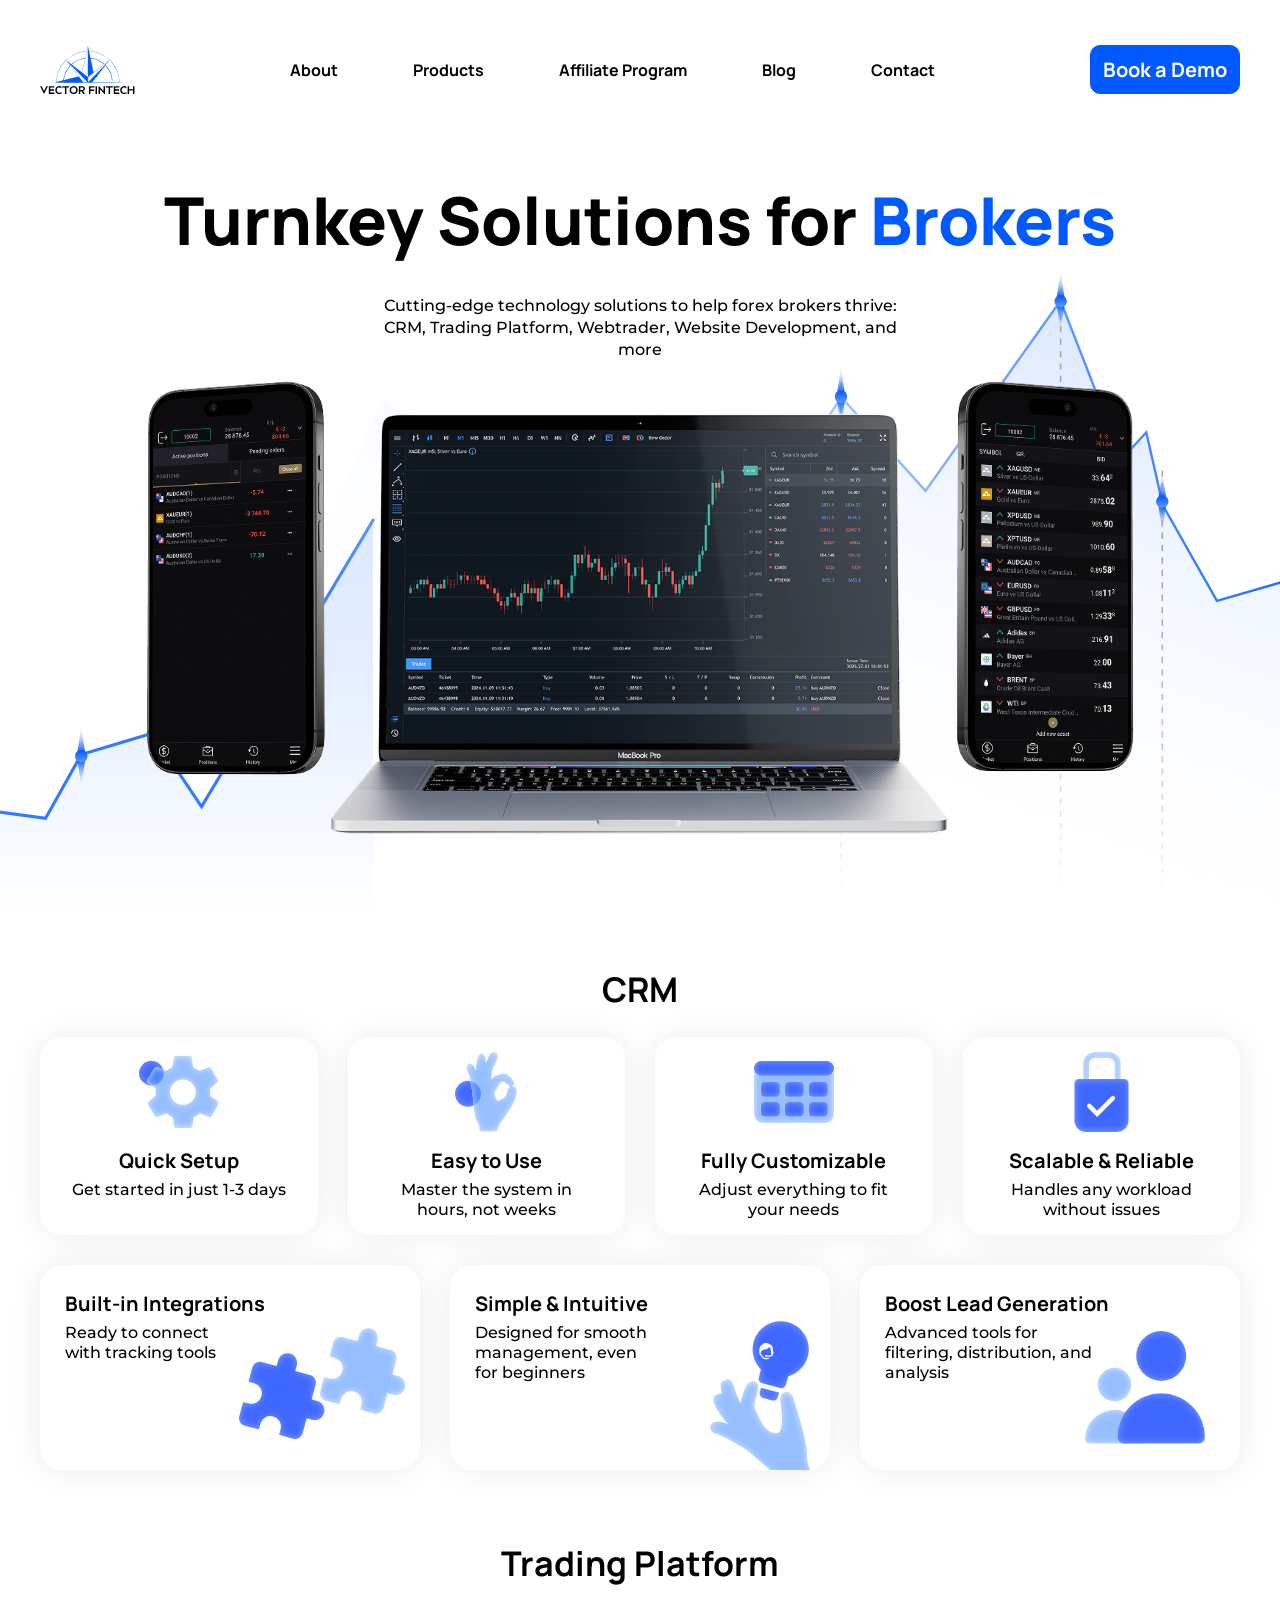
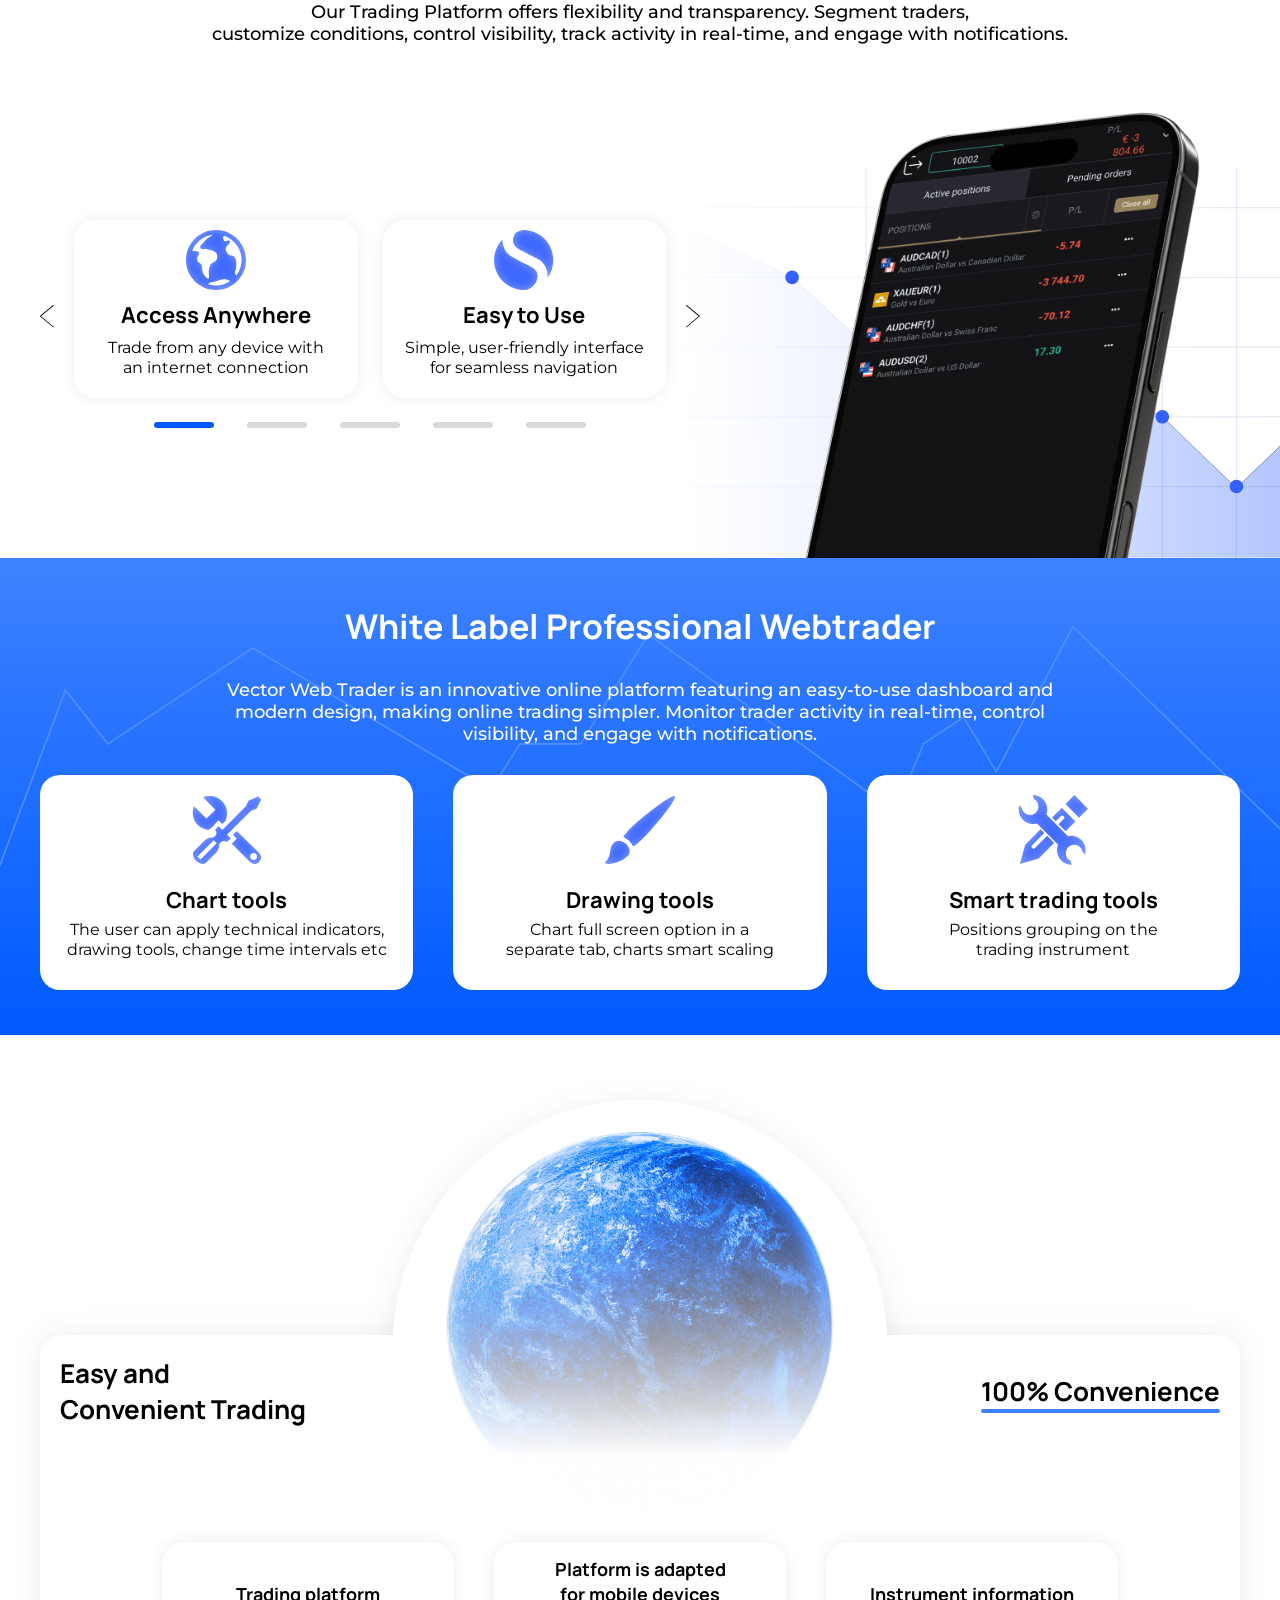
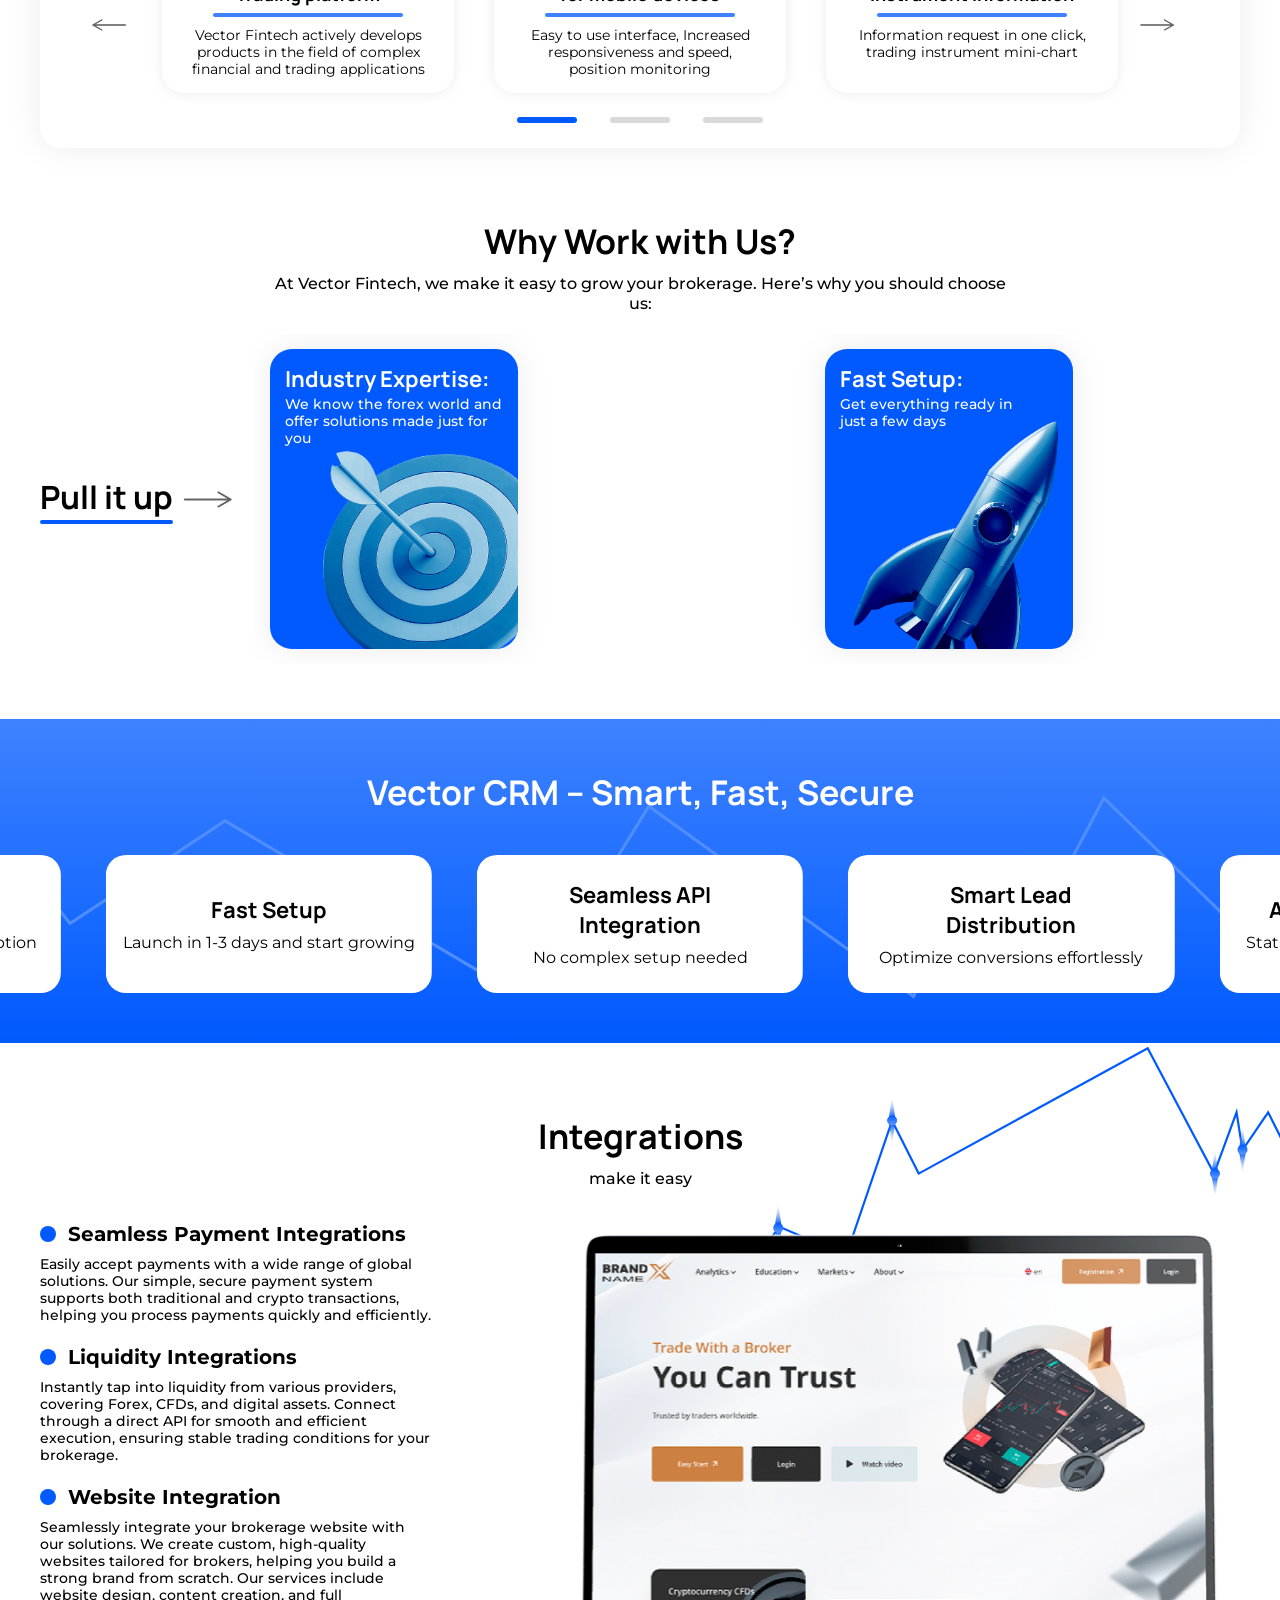
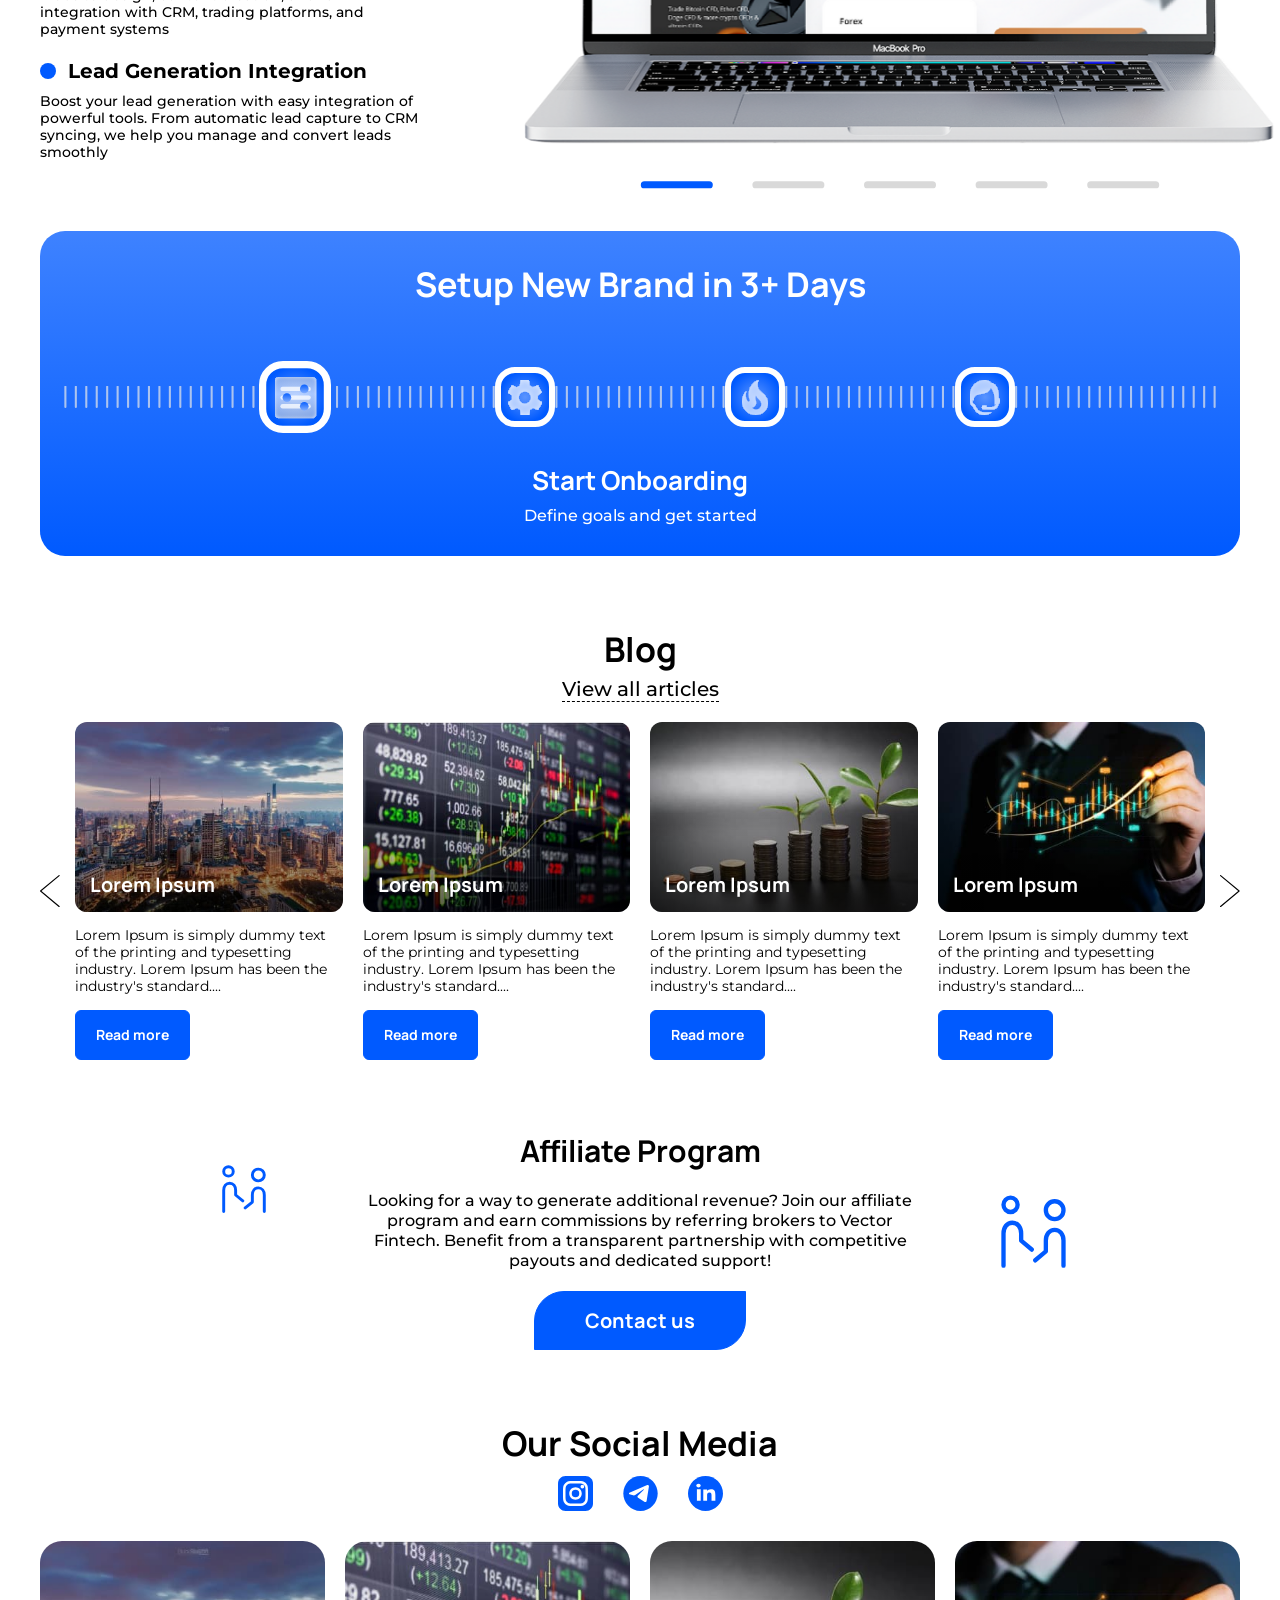
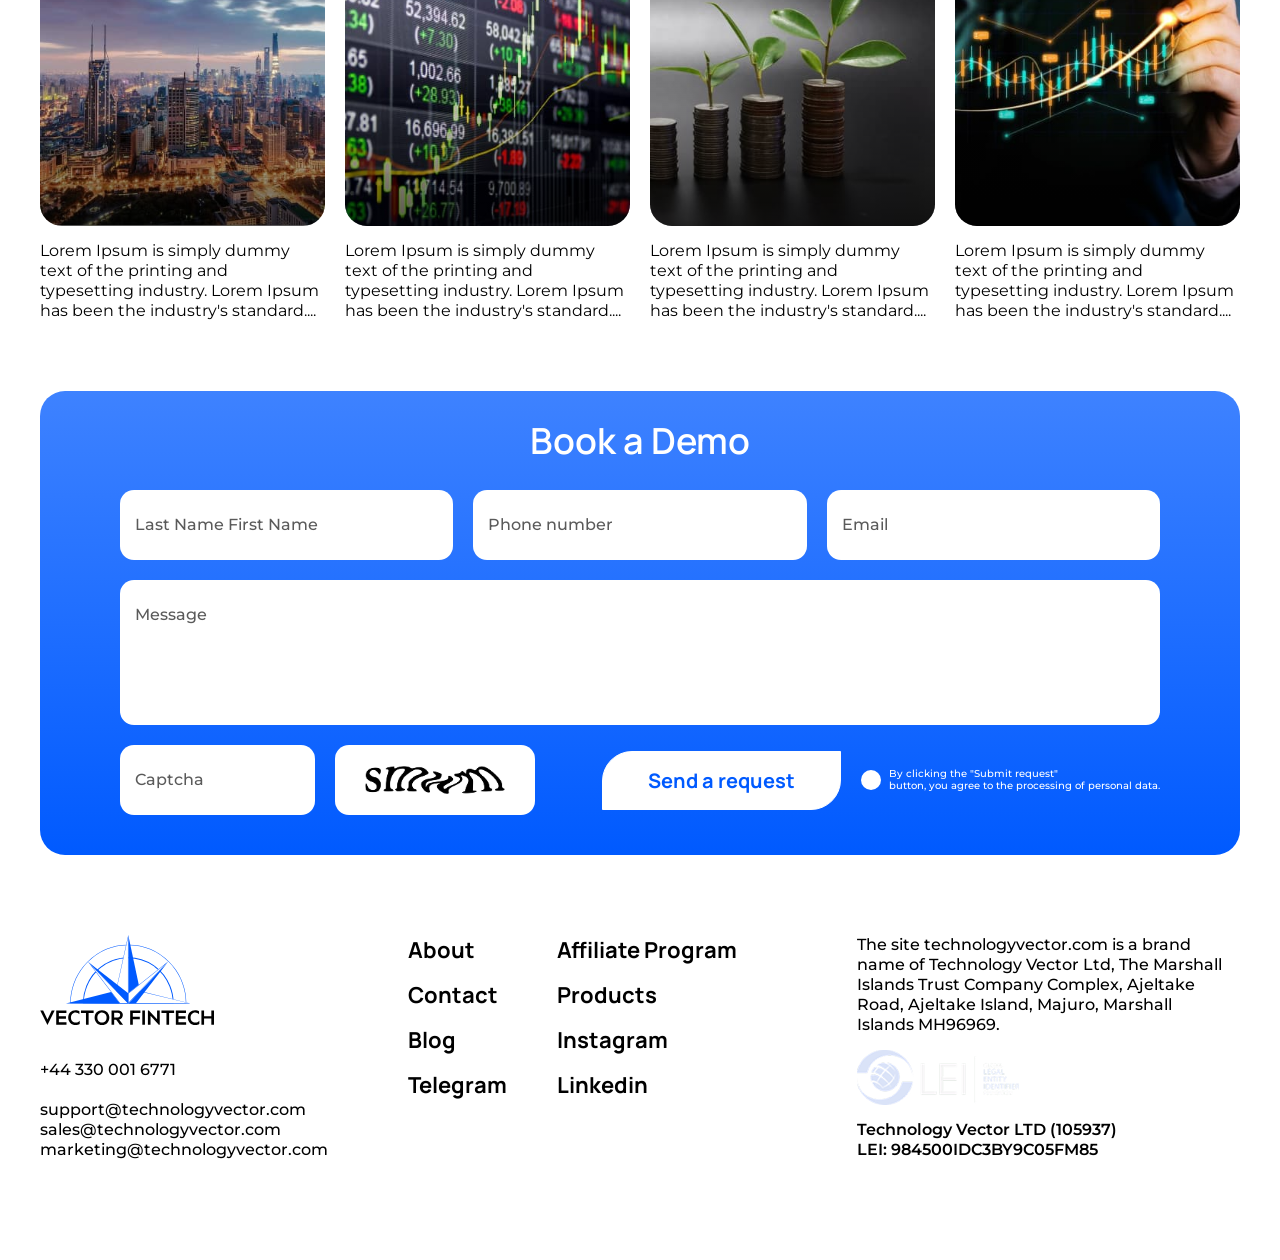
==== commit faa5319c: "Add files via upload" ====
--- a/index.html
+++ b/index.html
@@ -69,9 +69,9 @@
         </header>
         <div class="wrapper">
             <main class="main">
-                <div class="main__grid main-grid">
+                <!-- <div class="main__grid main-grid">
                     <img src="images/main-grid.svg" alt="gid">
-                </div>
+                </div> -->
                 <section class="main__heading heading">
                     <div class="heading__bg heading-bg">
                         <div class="heading-bg__inner" data-aos="zoom-in">
@@ -94,14 +94,23 @@
                             </p>
                         </div>
                         <div class="heading-images">
-                            <div class="heading-images__img">
-                                <img src="images/heading-img-1.png" alt="img" data-aos="zoom-out">
-                            </div>
-                            <div class="heading-images__img">
-                                <img src="images/heading-img-2.png" alt="img" data-aos="zoom-out">
-                            </div>
-                            <div class="heading-images__img">
-                                <img src="images/heading-img-3.png" alt="img" data-aos="zoom-out">
+                            <div class="heading-images__img heading-images__img--left">
+                                <div class="heading-images__wrapper" data-aos="zoom-out">
+                                    <img src="images/heading-img-1.png" alt="img" data-aos="zoom-out">
+                                </div>
+                            </div>
+                            <div class="heading-images__inner">
+                                <div class="heading-images__img">
+                                    <img src="images/heading-center-img-1.png" alt="img" data-aos="zoom-out">
+                                </div>
+                                <div class="heading-images__img">
+                                    <img src="images/heading-center-img-2.png" alt="img" data-aos="zoom-out">
+                                </div>
+                            </div>
+                            <div class="heading-images__img heading-images__img--right">
+                                <div class="heading-images__wrapper" data-aos="zoom-out">
+                                    <img src="images/heading-img-3.png" alt="img">
+                                </div>
                             </div>
                         </div>
                     </div>
@@ -553,7 +562,7 @@
                                                 offer solutions made just for you
                                             </p>
                                         </div>
-                                        <div class="advantages-slide__img">
+                                        <div class="advantages-slide__img advantages-slide__img--first">
                                             <img src="images/advantages-img-1.png" alt="icon">
                                         </div>
                                     </div>
@@ -568,7 +577,7 @@
                                                 systems – we’ve got it all
                                             </p>
                                         </div>
-                                        <div class="advantages-slide__img">
+                                        <div class="advantages-slide__img advantages-slide__img--second">
                                             <img src="images/advantages-img-2.png" alt="icon">
                                         </div>
                                     </div>
@@ -582,7 +591,7 @@
                                                 just a few days
                                             </p>
                                         </div>
-                                        <div class="advantages-slide__img">
+                                        <div class="advantages-slide__img advantages-slide__img--third">
                                             <img src="images/advantages-img-3.png" alt="icon">
                                         </div>
                                     </div>
@@ -596,7 +605,7 @@
                                                 no matter the time
                                             </p>
                                         </div>
-                                        <div class="advantages-slide__img">
+                                        <div class="advantages-slide__img advantages-slide__img--fourth">
                                             <img src="images/advantages-img-4.png" alt="icon">
                                         </div>
                                     </div>
@@ -610,7 +619,7 @@
                                                 prices that fit your budget
                                             </p>
                                         </div>
-                                        <div class="advantages-slide__img">
+                                        <div class="advantages-slide__img advantages-slide__img--fifth">
                                             <img src="images/advantages-img-5.png" alt="icon">
                                         </div>
                                     </div>
@@ -626,7 +635,7 @@
                                                 pricing
                                             </p>
                                         </div>
-                                        <div class="advantages-slide__img">
+                                        <div class="advantages-slide__img advantages-slide__img--sixth">
                                             <img src="images/advantages-img-6.png" alt="icon">
                                         </div>
                                     </div>
@@ -640,7 +649,7 @@
                         <div class="benefits__bg">
                             <img src="images/benefits-bg.svg" alt="bg" data-aos="zoom-in">
                         </div>
-                        <div class="benefits__head head head--white" data-aos="fade-up">
+                        <div class="benefits__head head head--white" data-aos="fade">
                             <h2 class="head__title">
                                 Vector CRM – Smart, Fast, Secure
                             </h2>
@@ -1191,18 +1200,18 @@
                                 Our Social Media
                             </h2>
                         </div>
-                        <ul class="socials__list socials-list">
-                            <li class="socials-list__item" data-aos="zoom-in">
+                        <ul class="socials__list socials-list" data-aos="fade-up">
+                            <li class="socials-list__item">
                                 <a class="socials-list__link" href="#">
                                     <img src="images/socials-icon-1.svg" alt="icon">
                                 </a>
                             </li>
-                            <li class="socials-list__item" data-aos="zoom-in">
+                            <li class="socials-list__item">
                                 <a class="socials-list__link" href="#">
                                     <img src="images/socials-icon-2.svg" alt="icon">
                                 </a>
                             </li>
-                            <li class="socials-list__item" data-aos="zoom-in">
+                            <li class="socials-list__item">
                                 <a class="socials-list__link" href="#">
                                     <img src="images/socials-icon-3.svg" alt="icon">
                                 </a>
@@ -1347,8 +1356,6 @@
                                         Blog
                                     </a>
                                 </li>
-                            </ul>
-                            <ul class="nav__list nav-list">
                                 <li class="nav-list__item">
                                     <a class="nav-list__link" href="#">
                                         Instagram
--- a/css/style.min.css
+++ b/css/style.min.css
@@ -1 +1 @@
-@font-face{font-family:"Muller";src:url("../fonts/MullerRegular.eot");src:local("☺"),url("../fonts/MullerRegular.woff") format("woff"),url("../fonts/MullerRegular.ttf") format("truetype");font-weight:400;font-style:normal}@font-face{font-family:"Muller";src:url("../fonts/MullerBold.eot");src:local("☺"),url("../fonts/MullerBold.woff") format("woff"),url("../fonts/MullerBold.ttf") format("truetype");font-weight:700;font-style:normal}*{padding:0;margin:0;border:0}*,*:before,*:after{-webkit-box-sizing:border-box;box-sizing:border-box}:focus,:active{outline:none}a:focus,a:active{outline:none}nav,footer,header,aside{display:block}html,body{height:100%;width:100%;font-size:100%;line-height:1;font-size:14px;-ms-text-size-adjust:100%;-moz-text-size-adjust:100%;-webkit-text-size-adjust:100%}input,button,textarea{font-family:inherit}input::-ms-clear{display:none}button{cursor:pointer}button::-moz-focus-inner{padding:0;border:0}a,a:visited{text-decoration:none}a:hover{text-decoration:none}ul li{list-style:none}img{vertical-align:top}h1,h2,h3,h4,h5,h6{font-size:inherit;font-weight:400}button{background:unset}html,body{height:100%;background:#fff;font-family:"Montserrat",sans-serif}.big-wrapper{overflow:hidden;display:-webkit-box;display:-ms-flexbox;display:flex;-webkit-box-orient:vertical;-webkit-box-direction:normal;-ms-flex-direction:column;flex-direction:column;min-height:100%}.wrapper{display:-webkit-box;display:-ms-flexbox;display:flex;-webkit-box-orient:vertical;-webkit-box-direction:normal;-ms-flex-direction:column;flex-direction:column;-webkit-box-flex:1;-ms-flex-positive:1;flex-grow:1}.main{-webkit-box-flex:1;-ms-flex:1 0 auto;flex:1 0 auto;position:relative}.main-grid{position:absolute;height:770px;width:1920px;top:-420px;left:50%;-webkit-transform:translateX(-50%);-ms-transform:translateX(-50%);transform:translateX(-50%)}.main-grid img{width:100%;height:100%;-o-object-fit:contain;object-fit:contain;-o-object-position:bottom center;object-position:bottom center}.footer{-webkit-box-flex:0;-ms-flex:0 0 auto;flex:0 0 auto}.container{max-width:1710px;margin:0 auto;padding:0 15px}.burger{display:none;-webkit-box-orient:vertical;-webkit-box-direction:normal;-ms-flex-direction:column;flex-direction:column;-webkit-box-pack:center;-ms-flex-pack:center;justify-content:center;-webkit-box-align:center;-ms-flex-align:center;align-items:center;gap:21px;width:108px;cursor:pointer;position:relative;z-index:101}.burger span{display:block;width:100%;height:9px;border-radius:10px;background:#005aff}.logo{width:115px;min-width:115px;height:58px;display:block}.logo img{width:100%;height:100%}.btn{font-family:"Manrope",sans-serif;display:-webkit-box;display:-ms-flexbox;display:flex;-webkit-box-pack:center;-ms-flex-pack:center;justify-content:center;-webkit-box-align:center;-ms-flex-align:center;align-items:center;text-align:center;font-weight:700;width:-webkit-max-content;width:-moz-max-content;width:max-content;-webkit-transition:color .3s,background .3s;-o-transition:color .3s,background .3s;transition:color .3s,background .3s}.btn--blue{border:1px solid #005aff;background:#005aff;color:#fff}.btn--blue:hover{background:rgba(0,0,0,0);color:#005aff}.btn--white{border:1px solid #fff;background:#fff;color:#005aff}.btn--white:hover{background:rgba(0,0,0,0);color:#fff}.head{display:-webkit-box;display:-ms-flexbox;display:flex;-webkit-box-orient:vertical;-webkit-box-direction:normal;-ms-flex-direction:column;flex-direction:column;-webkit-box-pack:center;-ms-flex-pack:center;justify-content:center;-webkit-box-align:center;-ms-flex-align:center;align-items:center;text-align:center;margin-left:auto;margin-right:auto}.head--white .head__title{color:#fff}.head--white .head__text{color:#fff}.head--white .head__link{color:#fff;border-bottom:1px dashed #fff}.head__title{font-family:"Manrope",sans-serif;font-size:48px;line-height:66px;font-weight:700;color:#000;margin-bottom:20px}.head__title:last-child{margin-bottom:unset}.head__text{color:#000;font-size:24px;line-height:29px;font-weight:500}.head .head__link{color:#000;font-size:28px;line-height:34px;font-weight:500;border-bottom:1px dashed #000;-webkit-transition:border-bottom .3s;-o-transition:border-bottom .3s;transition:border-bottom .3s}.head .head__link:hover{border-bottom:1px dashed #005aff}.slider-pagination{display:-webkit-box;display:-ms-flexbox;display:flex;-webkit-box-pack:center;-ms-flex-pack:center;justify-content:center;-webkit-box-align:center;-ms-flex-align:center;align-items:center;gap:30px;position:absolute;left:50% !important;width:100%;bottom:0 !important;top:unset !important;-webkit-transform:translateX(-50%) !important;-ms-transform:translateX(-50%) !important;transform:translateX(-50%) !important;z-index:1}.slider-pagination .swiper-pagination-bullet{margin-left:unset;margin-right:unset;border-radius:20px;opacity:1;width:76px;height:7px;background:#d9d9d9;-webkit-transition:background .3s;-o-transition:background .3s;transition:background .3s}.slider-pagination .swiper-pagination-bullet:hover{background:#005aff}.slider-pagination .swiper-pagination-bullet-active{background:#005aff}.checkbox .container{display:block;position:relative;padding-left:40px;padding-right:0;cursor:pointer;color:#fff;font-weight:500;font-size:14px;line-height:17px;-webkit-user-select:none;-moz-user-select:none;-ms-user-select:none;user-select:none}.checkbox .container input{position:absolute;opacity:0;cursor:pointer;height:0;width:0}.checkbox .checkmark{position:absolute;top:50%;-webkit-transform:translateY(-50%);-ms-transform:translateY(-50%);transform:translateY(-50%);left:0;height:28px;width:28px;background:#fff;border-radius:100%}.checkbox .checkmark:after{content:"";position:absolute;opacity:0;-webkit-transition:opacity .3s;-o-transition:opacity .3s;transition:opacity .3s}.checkbox .container input:checked~.checkmark:after{display:block;opacity:1}.checkbox .container .checkmark:after{left:50%;top:50%;-webkit-transform:translateX(-50%) translateY(-50%);-ms-transform:translateX(-50%) translateY(-50%);transform:translateX(-50%) translateY(-50%);background-repeat:no-repeat;background-size:contain;background-image:url(../images/tick-icon.svg);width:18px;height:15px}@-webkit-keyframes translateYAnimation{0%{-webkit-transform:translateY(0);transform:translateY(0)}50%{-webkit-transform:translateY(-20px);transform:translateY(-20px)}100%{-webkit-transform:translateY(0);transform:translateY(0)}}@keyframes translateYAnimation{0%{-webkit-transform:translateY(0);transform:translateY(0)}50%{-webkit-transform:translateY(-20px);transform:translateY(-20px)}100%{-webkit-transform:translateY(0);transform:translateY(0)}}.header{position:absolute;top:55px;left:50%;width:100%;-webkit-transform:translateX(-50%);-ms-transform:translateX(-50%);transform:translateX(-50%);z-index:2}.header__inner{display:-webkit-box;display:-ms-flexbox;display:flex;-webkit-box-align:center;-ms-flex-align:center;align-items:center;-webkit-box-pack:justify;-ms-flex-pack:justify;justify-content:space-between;gap:15px}.header__wrapper{position:relative;z-index:101}.header__link{padding:15px 25px;font-size:20px;line-height:27px;border-radius:10px}.menu-list{display:-webkit-box;display:-ms-flexbox;display:flex;-webkit-box-align:center;-ms-flex-align:center;align-items:center;gap:60px}.menu-list__link{color:#000;font-size:22px;line-height:30px;font-weight:700;font-family:"Manrope",sans-serif;position:relative}.menu-list__link:hover::before{width:100%}.menu-list__link::before{content:"";width:0;position:absolute;left:0;bottom:0;-webkit-transition:width .3s;-o-transition:width .3s;transition:width .3s;background:#005aff;height:2px;border-radius:10px}.heading{position:relative;z-index:1;padding-top:215px;padding-bottom:180px}.heading-bg{position:absolute;left:50%;-webkit-transform:translateX(-50%);-ms-transform:translateX(-50%);transform:translateX(-50%);width:1920px;height:980px;bottom:-20px;z-index:-1}.heading-bg img{width:100%;height:100%;-o-object-fit:contain;object-fit:contain;-o-object-position:top center;object-position:top center}.heading-bg img:nth-child(2),.heading-bg img:nth-child(3){display:none}.heading-head{display:-webkit-box;display:-ms-flexbox;display:flex;-webkit-box-orient:vertical;-webkit-box-direction:normal;-ms-flex-direction:column;flex-direction:column;-webkit-box-pack:center;-ms-flex-pack:center;justify-content:center;-webkit-box-align:center;-ms-flex-align:center;align-items:center;text-align:center;margin-bottom:80px}.heading-head__title{margin-bottom:40px;font-size:80px;line-height:110px;font-weight:800;color:#000;font-family:"Manrope",sans-serif}.heading-head__title span{color:#005aff}.heading-head__text{max-width:696px;font-size:20px;line-height:26px;font-weight:500}.heading-images{position:relative;width:-webkit-max-content;width:-moz-max-content;width:max-content;margin-left:auto;margin-right:auto}.heading-images__img:nth-child(1){position:absolute;width:318px;height:568px;top:-40px;left:-250px;-webkit-animation:translateYAnimation 4s ease-in-out infinite;animation:translateYAnimation 4s ease-in-out infinite}.heading-images__img:nth-child(2){width:906px;height:608px}.heading-images__img:nth-child(3){position:absolute;width:318px;height:568px;top:-40px;right:-250px;-webkit-animation:translateYAnimation 3s ease-in-out infinite;animation:translateYAnimation 3s ease-in-out infinite}.heading-images__img img{width:100%;height:100%;-o-object-fit:contain;object-fit:contain}.crm{margin-bottom:100px}.crm__head{margin-bottom:35px}.crm__wrapper{display:-ms-grid;display:grid;-ms-grid-columns:1fr 1fr 1fr 1fr;grid-template-columns:1fr 1fr 1fr 1fr;gap:40px;margin-bottom:40px}.crm__wrapper:nth-child(2){-ms-grid-columns:1fr 1fr 1fr;grid-template-columns:1fr 1fr 1fr}.crm__wrapper:last-child{margin-bottom:unset}.crm-item{-webkit-box-shadow:0 0 34px 0 rgba(0,0,0,.08);box-shadow:0 0 34px 0 rgba(0,0,0,.08);background:#fff;border-radius:22px;padding:25px 25px 35px 25px;position:relative;overflow:hidden}.crm-item--standart{display:-webkit-box;display:-ms-flexbox;display:flex;-webkit-box-orient:vertical;-webkit-box-direction:normal;-ms-flex-direction:column;flex-direction:column;-webkit-box-align:center;-ms-flex-align:center;align-items:center;text-align:center}.crm-item--standart .crm-item__icon{width:110px;height:110px;margin-bottom:25px}.crm-item--standart .crm-item__text{margin-left:auto;margin-right:auto}.crm-item--standart:nth-child(1) .crm-item__text{max-width:265px}.crm-item--standart:nth-child(2) .crm-item__text{max-width:197px}.crm-item--standart:nth-child(3) .crm-item__text{max-width:208px}.crm-item--standart:nth-child(4) .crm-item__text{max-width:226px}.crm-item--big{padding:35px;min-height:286px}.crm-item--big .crm-item__icon{position:absolute;width:250px;height:200px}.crm-item--big:nth-child(1) .crm-item__text{max-width:190px}.crm-item--big:nth-child(1) .crm-item__icon{width:257px;height:177px;bottom:35px;right:5px}.crm-item--big:nth-child(2) .crm-item__text{max-width:365px}.crm-item--big:nth-child(2) .crm-item__icon{width:147px;height:238px;bottom:-24px;right:22px}.crm-item--big:nth-child(3) .crm-item__text{max-width:279px}.crm-item--big:nth-child(3) .crm-item__icon{width:170px;height:160px;right:50px;bottom:35px}.crm-item__icon img{width:100%;height:100%;-o-object-fit:contain;object-fit:contain}.crm-item__title{font-family:"Manrope",sans-serif;margin-bottom:13px;color:#000;font-size:26px;line-height:36px;font-weight:700}.crm-item__text{font-size:20px;line-height:24px;color:#000;font-weight:500}.trading{position:relative;z-index:1}.trading__head{margin-bottom:155px;max-width:1160px}.trading__inner{position:relative;padding-bottom:150px;padding-left:80px}.trading__wrapper{display:-ms-grid;display:grid;gap:25px;-webkit-box-pack:start;-ms-flex-pack:start;justify-content:flex-start;-ms-grid-columns:17px 1fr 17px;grid-template-columns:17px 1fr 17px;max-width:805px}.trading__arrow{width:17px;min-width:17px;height:28px;margin-top:auto;margin-bottom:auto;cursor:pointer}.trading__arrow svg{width:100%;height:100%}.trading__arrow svg path{-webkit-transition:fill .3s;-o-transition:fill .3s;transition:fill .3s}.trading__arrow:hover svg path{fill:#005aff}.trading-swiper{margin-left:-15px;margin-right:-15px;padding:15px 15px 40px 15px}.trading-slide{background:#fff;border-radius:22px;-webkit-box-shadow:0px 0px 15px 0px rgba(0,0,0,.08);box-shadow:0px 0px 15px 0px rgba(0,0,0,.08);padding:12px 20px 20px 20px;display:-webkit-box;display:-ms-flexbox;display:flex;-webkit-box-orient:vertical;-webkit-box-direction:normal;-ms-flex-direction:column;flex-direction:column;-webkit-box-align:center;-ms-flex-align:center;align-items:center;text-align:center}.trading-slide__icon{margin-bottom:12px;width:72px;height:72px}.trading-slide__icon img{width:100%;height:100%;-o-object-fit:contain;object-fit:contain}.trading-slide__title{font-family:"Manrope",sans-serif;margin-bottom:10px;font-size:26px;line-height:36px;color:#000;font-weight:700}.trading-slide__text{font-size:20px;line-height:24px}.trading-view{width:100%;max-width:970px;position:absolute;right:-150px;height:551px;bottom:0;z-index:-1}.trading-view__bg{width:100%;height:470px;position:absolute;right:0;bottom:0}.trading-view__bg img{-o-object-position:bottom;object-position:bottom;width:100%;height:100%;-o-object-fit:contain;object-fit:contain}.trading-view__img{position:absolute;width:557px;height:551px;left:95px;bottom:0px}.trading-view__img img{-o-object-position:bottom;object-position:bottom;width:100%;height:100%;-o-object-fit:contain;object-fit:contain}.banner{overflow:hidden;position:relative;padding:40px 0 50px 0;background:-webkit-gradient(linear, left bottom, left top, from(#005aff), to(#3e82ff));background:-o-linear-gradient(bottom, #005aff 0%, #3e82ff 100%);background:linear-gradient(0deg, #005aff 0%, #3e82ff 100%);z-index:1}.banner__bg{position:absolute;width:1680px;height:458px;left:50%;bottom:34px;-webkit-transform:translateX(-50%);-ms-transform:translateX(-50%);transform:translateX(-50%);z-index:-1}.banner__bg img{width:100%;height:100%;-o-object-fit:contain;object-fit:contain}.banner__head{max-width:1110px;margin-bottom:50px}.banner__inner{display:-ms-grid;display:grid;-ms-grid-columns:1fr 1fr 1fr;grid-template-columns:1fr 1fr 1fr;gap:50px;max-width:1435px;margin-left:auto;margin-right:auto}.banner-item{display:-webkit-box;display:-ms-flexbox;display:flex;-webkit-box-orient:vertical;-webkit-box-direction:normal;-ms-flex-direction:column;flex-direction:column;-webkit-box-align:center;-ms-flex-align:center;align-items:center;background:#fff;border-radius:20px;text-align:center;padding:25px 20px 35px 20px}.banner-item__icon{width:80px;height:80px;margin-bottom:25px}.banner-item__icon img{width:100%;height:100%;-o-object-fit:contain;object-fit:contain}.banner-item__title{font-family:"Manrope",sans-serif;font-size:24px;line-height:33px;font-weight:700;margin-bottom:5px}.banner-item__text{font-size:20px;line-height:24px;color:#000}.about{position:relative;padding-top:425px;margin-bottom:100px}.about__inner{background:#fff;border-radius:22px;-webkit-box-shadow:0px 0px 34px 0px rgba(0,0,0,.08);box-shadow:0px 0px 34px 0px rgba(0,0,0,.08);position:relative;padding:30px}.about__wrapper{gap:30px;display:-ms-grid;display:grid;-ms-grid-columns:52px 1fr 52px;grid-template-columns:52px 1fr 52px;max-width:1540px;margin-left:auto;margin-right:auto;position:relative;z-index:1}.about__arrow{width:52px;min-width:52px;height:17px;cursor:pointer;margin-top:auto;margin-bottom:auto}.about__arrow svg{width:100%;height:100%}.about__arrow svg path{-webkit-transition:fill .3s;-o-transition:fill .3s;transition:fill .3s}.about__arrow:hover svg path{fill:#005aff}.about__сircle{position:absolute;top:-325px;left:50%;-webkit-transform:translateX(-50%);-ms-transform:translateX(-50%);transform:translateX(-50%);width:692px;z-index:-1;height:692px;border-radius:100%;background:#fff;-webkit-box-shadow:0px 0px 34px 0px rgba(0,0,0,.08);box-shadow:0px 0px 34px 0px rgba(0,0,0,.08)}.about__img{position:absolute;left:50%;top:-300px;-webkit-transform:translateX(-50%);-ms-transform:translateX(-50%);transform:translateX(-50%);width:574px;height:574px}.about__img::before{content:"";position:absolute;top:-25px;left:50%;-webkit-transform:translateX(-50%);-ms-transform:translateX(-50%);transform:translateX(-50%);border-radius:100%;background:#fff;width:692px;height:692px;z-index:-1}.about__img img{width:100%;height:100%;-o-object-fit:contain;object-fit:contain}.about-head{position:relative;z-index:1;margin-bottom:110px;display:-webkit-box;display:-ms-flexbox;display:flex;-webkit-box-align:center;-ms-flex-align:center;align-items:center;-webkit-box-pack:justify;-ms-flex-pack:justify;justify-content:space-between;gap:30px}.about-head__title{font-size:44px;line-height:60px;font-weight:700;color:#000;font-family:"Manrope",sans-serif}.about-head__subtext{font-size:44px;line-height:60px;font-weight:700;color:#000;font-family:"Manrope",sans-serif;border-bottom:4px solid #005aff}.about-swiper{margin-left:-15px;margin-right:-15px;padding:15px 15px 40px 15px}.about-slide{background:#fff;border-radius:22px;-webkit-box-shadow:0px 0px 15px 0px rgba(0,0,0,.08);box-shadow:0px 0px 15px 0px rgba(0,0,0,.08);padding:40px 20px 35px 20px;display:-webkit-box;display:-ms-flexbox;display:flex;-webkit-box-orient:vertical;-webkit-box-direction:normal;-ms-flex-direction:column;flex-direction:column;-webkit-box-align:center;-ms-flex-align:center;align-items:center;height:100%;text-align:center}.about-slide__inner{display:-webkit-box;display:-ms-flexbox;display:flex;-webkit-box-orient:vertical;-webkit-box-direction:normal;-ms-flex-direction:column;flex-direction:column;-webkit-box-align:center;-ms-flex-align:center;align-items:center}.about-slide__title{padding-bottom:20px;position:relative;margin-bottom:10px;font-size:24px;line-height:26px;font-weight:700;font-family:"Manrope",sans-serif;color:#000;max-width:280px}.about-slide__title span{min-height:52px;display:-webkit-box;display:-ms-flexbox;display:flex;-webkit-box-pack:center;-ms-flex-pack:center;justify-content:center;-webkit-box-align:end;-ms-flex-align:end;align-items:flex-end}.about-slide__title::before{content:"";width:260px;height:4px;background:#3e82ff;border-radius:4px;position:absolute;left:50%;-webkit-transform:translateX(-50%);-ms-transform:translateX(-50%);transform:translateX(-50%);bottom:0}.about-slide__text{font-size:18px;line-height:22px;color:#000}.advantages{margin-bottom:85px}.advantages__head{margin-bottom:25px;max-width:1130px}.advantages__inner{display:-ms-grid;display:grid;-ms-grid-columns:200px 1fr;grid-template-columns:200px 1fr;-webkit-box-align:center;-ms-flex-align:center;align-items:center;gap:50px;width:100%}.advantages__arrow{display:-webkit-box;display:-ms-flexbox;display:flex;-webkit-box-align:center;-ms-flex-align:center;align-items:center;gap:8px;color:#000;font-size:32px;line-height:44px;font-weight:700;font-family:"Manrope",sans-serif}.advantages__arrow svg{width:53px;min-width:53px;height:17px}.advantages__arrow span{position:relative;padding-bottom:5px}.advantages__arrow span::before{content:"";position:absolute;left:0;right:0;bottom:0;width:100%;height:4px;border-radius:4px;background:#005aff}.advantages-swiper{margin-left:-15px;margin-right:-135px;padding:15px}.advantages-slide{background:#005aff;border-radius:22px;-webkit-filter:drop-shadow(0px 0px 15px rgba(0, 0, 0, 0.08));filter:drop-shadow(0px 0px 15px rgba(0, 0, 0, 0.08));padding:30px;min-height:420px;position:relative;overflow:hidden}.advantages-slide:nth-child(1) .advantages-slide__img{width:337px;height:323px;right:-55px;bottom:-45px}.advantages-slide:nth-child(2) .advantages-slide__img{width:434px;height:400px;right:-85px;bottom:-95px}.advantages-slide:nth-child(3) .advantages-slide__img{width:425px;height:495px;right:-85px;bottom:-110px}.advantages-slide:nth-child(4) .advantages-slide__img{width:345px;height:345px;right:-25px;bottom:-45px}.advantages-slide:nth-child(5) .advantages-slide__img{width:485px;height:505px;right:-120px;bottom:-140px}.advantages-slide:nth-child(6) .advantages-slide__img{width:320px;height:310px;right:-10px;bottom:-35px}.advantages-slide__title{margin-bottom:10px;color:#fff;font-size:28px;line-height:38px;font-weight:700;font-family:"Manrope",sans-serif}.advantages-slide__text{color:#fff;font-size:18px;line-height:22px;font-weight:500}.advantages-slide__img{position:absolute}.advantages-slide__img img{width:100%;height:100%;-o-object-fit:contain;object-fit:contain}.benefits{overflow:hidden;padding:60px 0 80px 0;background:-webkit-gradient(linear, left bottom, left top, from(#005aff), to(#3e82ff));background:-o-linear-gradient(bottom, #005aff 0%, #3e82ff 100%);background:linear-gradient(0deg, #005aff 0%, #3e82ff 100%);position:relative;z-index:1}.benefits__bg{position:absolute;bottom:-140px;left:50%;-webkit-transform:translateX(-50%);-ms-transform:translateX(-50%);transform:translateX(-50%);width:1920px;height:530px;z-index:-1}.benefits__bg img{width:100%;height:100%;-o-object-fit:contain;object-fit:contain}.benefits__head{margin-bottom:75px}.benefits__inner{display:-ms-grid;display:grid}.benefits-swiper{width:calc(100% + 240px);margin-left:-120px;margin-right:-120px}.benefits-slide{height:100%;min-height:215px;background:#fff;display:-webkit-box;display:-ms-flexbox;display:flex;-webkit-box-pack:center;-ms-flex-pack:center;justify-content:center;-webkit-box-align:center;-ms-flex-align:center;align-items:center;text-align:center;border-radius:20px;padding:15px}.benefits-slide__title{margin-bottom:8px;font-size:36px;line-height:49px;color:#000;font-weight:700;font-family:"Manrope",sans-serif}.benefits-slide__text{color:#000;font-size:20px;line-height:24px}.integrations{padding:100px 0}.integrations__head{margin-bottom:40px}.integrations__inner{display:-webkit-box;display:-ms-flexbox;display:flex;-webkit-box-align:center;-ms-flex-align:center;align-items:center;-webkit-box-pack:justify;-ms-flex-pack:justify;justify-content:space-between;gap:30px}.integrations__wrapper{position:relative}.integrations__bg{position:absolute;width:956px;height:403px;top:-235px;right:-195px}.integrations__bg img{width:100%;height:100%;-o-object-fit:contain;object-fit:contain}.integrations-body{max-width:530px}.integrations-list{display:-webkit-box;display:-ms-flexbox;display:flex;-webkit-box-orient:vertical;-webkit-box-direction:normal;-ms-flex-direction:column;flex-direction:column;-webkit-box-align:start;-ms-flex-align:start;align-items:flex-start;gap:35px}.integrations-list__item:nth-child(1) .integrations-list__text{max-width:506px}.integrations-list__item:nth-child(2) .integrations-list__text{max-width:510px}.integrations-list__item:nth-child(3) .integrations-list__text{max-width:483px}.integrations-list__item:nth-child(4) .integrations-list__text{max-width:530px}.integrations-list__head{display:-webkit-box;display:-ms-flexbox;display:flex;-webkit-box-align:start;-ms-flex-align:start;align-items:flex-start;gap:12px;margin-bottom:25px;font-size:24px;line-height:33px;font-weight:700;color:#000}.integrations-list__head span{margin-top:5px;width:22px;min-width:22px;height:22px;border-radius:100%;background:#005aff}.integrations-list__text{max-width:530px;font-size:18px;line-height:22px;color:#000;font-weight:500}.integrations-list__text br{display:none}.integrations-swiper{max-width:915px;padding-bottom:30px}.integrations-slide__img{width:914px;height:614px}.integrations-slide__img img{width:100%;height:100%;-o-object-fit:contain;object-fit:contain}.info{margin-bottom:100px}.info__inner{border-radius:25px;background:-webkit-gradient(linear, left bottom, left top, from(#005aff), to(#3e82ff));background:-o-linear-gradient(bottom, #005aff 0%, #3e82ff 100%);background:linear-gradient(0deg, #005aff 0%, #3e82ff 100%);padding:50px 25px}.info__head{margin-bottom:65px}.info-items{position:relative;z-index:1;margin-bottom:50px}.info-items__line{position:absolute;z-index:-1;top:50%;left:50%;-webkit-transform:translateX(-50%) translateY(-50%);-ms-transform:translateX(-50%) translateY(-50%);transform:translateX(-50%) translateY(-50%);width:calc(100% - 50px);height:32px}.info-items__line img{width:100%;height:100%;-o-object-fit:contain;object-fit:contain}.info-items__inner{margin-left:auto;margin-right:auto;display:-webkit-box;display:-ms-flexbox;display:flex;-webkit-box-pack:justify;-ms-flex-pack:justify;justify-content:space-between;-webkit-box-align:center;-ms-flex-align:center;align-items:center;max-width:1050px;gap:30px}.info-items__wrapper{width:100px;height:100px;display:-webkit-box;display:-ms-flexbox;display:flex;-webkit-box-pack:center;-ms-flex-pack:center;justify-content:center;-webkit-box-align:center;-ms-flex-align:center;align-items:center;position:relative}.info-item{width:84px;height:84px;border-radius:20px;border:6px solid #fff;display:-webkit-box;display:-ms-flexbox;display:flex;-webkit-box-pack:center;-ms-flex-pack:center;justify-content:center;-webkit-box-align:center;-ms-flex-align:center;align-items:center;cursor:pointer;background:-o-radial-gradient(circle, rgb(90, 148, 255) 0%, rgb(0, 90, 255) 75%);background:radial-gradient(circle, rgb(90, 148, 255) 0%, rgb(0, 90, 255) 75%);-webkit-transition:-webkit-transform .3s;transition:-webkit-transform .3s;-o-transition:transform .3s;transition:transform .3s;transition:transform .3s, -webkit-transform .3s}.info-item:hover .info-item__img{-webkit-transform:scale(0.95);-ms-transform:scale(0.95);transform:scale(0.95)}.info-item__inner{display:none}.info-item__img{width:50px;height:50px;-webkit-transition:-webkit-transform .3s;transition:-webkit-transform .3s;-o-transition:transform .3s;transition:transform .3s;transition:transform .3s, -webkit-transform .3s}.info-item__img img{width:100%;height:100%;-o-object-fit:contain;object-fit:contain}.info-item--active{-webkit-transform:scale(1.2);-ms-transform:scale(1.2);transform:scale(1.2)}.info-item--active:hover .info-item__img{-webkit-transform:unset;-ms-transform:unset;transform:unset}.info-body{position:relative;display:-webkit-box;display:-ms-flexbox;display:flex;-webkit-box-pack:center;-ms-flex-pack:center;justify-content:center;-webkit-box-align:center;-ms-flex-align:center;align-items:center;text-align:center}.info-content{position:absolute;opacity:0;-webkit-transition:opacity .3s,height .3s;-o-transition:opacity .3s,height .3s;transition:opacity .3s,height .3s}.info-content--active{position:unset;opacity:1}.info-content__title{margin-bottom:8px;color:#fff;font-size:34px;line-height:46px;font-weight:700;font-family:"Manrope",sans-serif}.info-content__text{font-weight:500;font-size:24px;line-height:29px;font-weight:500;color:#fff}.news{margin-bottom:100px}.news__head{margin-bottom:35px}.news__inner{display:-ms-grid;display:grid;-ms-grid-columns:28px 1fr 28px;grid-template-columns:28px 1fr 28px;gap:25px}.news__arrow{width:28px;min-width:28px;height:46px;margin-top:auto;margin-bottom:auto;cursor:pointer}.news__arrow svg{width:100%;height:100%}.news__arrow svg path{-webkit-transition:fill .3s;-o-transition:fill .3s;transition:fill .3s}.news__arrow:hover svg path{fill:#005aff}.news-swiper{max-width:100%}.news-slide{height:100%;display:-webkit-box;display:-ms-flexbox;display:flex;-webkit-box-orient:vertical;-webkit-box-direction:normal;-ms-flex-direction:column;flex-direction:column}.news-slide__inner{display:-webkit-box;display:-ms-flexbox;display:flex;-webkit-box-orient:vertical;-webkit-box-direction:normal;-ms-flex-direction:column;flex-direction:column;-webkit-box-flex:1;-ms-flex-positive:1;flex-grow:1}.news-slide__text{-webkit-box-flex:1;-ms-flex-positive:1;flex-grow:1;font-size:20px;line-height:24px;color:#000;margin-bottom:20px;display:-webkit-box;-webkit-line-clamp:4;-webkit-box-orient:vertical;overflow:hidden}.news-slide__link{padding:17px 24px;border-radius:12px;font-size:22px;line-height:30px}.news-img{position:relative;width:100%;height:270px;margin-bottom:20px;border-radius:22px;overflow:hidden;z-index:1;display:-webkit-box;display:-ms-flexbox;display:flex;-webkit-box-orient:vertical;-webkit-box-direction:normal;-ms-flex-direction:column;flex-direction:column;-webkit-box-pack:end;-ms-flex-pack:end;justify-content:flex-end;padding:20px}.news-img::after{content:"";width:100%;height:100%;position:absolute;left:0;right:0;bottom:0;right:0;z-index:-1;background:-o-linear-gradient(270.204deg, rgba(0, 0, 0, 0) 48%, rgba(0, 0, 0, 0.6) 100%);background:linear-gradient(179.796deg, rgba(0, 0, 0, 0) 48%, rgba(0, 0, 0, 0.6) 100%)}.news-img__image{width:100%;height:100%;-o-object-fit:cover;object-fit:cover;z-index:-1;position:absolute;left:0;right:0;bottom:0;right:0}.news-img__text{color:#fff;font-size:28px;line-height:38px;font-weight:700;font-family:"Manrope",sans-serif}.affiliate{margin-bottom:100px}.affiliate__inner{position:relative;max-width:856px;margin-left:auto;margin-right:auto}.affiliate__wrapper{display:-webkit-box;display:-ms-flexbox;display:flex;-webkit-box-orient:vertical;-webkit-box-direction:normal;-ms-flex-direction:column;flex-direction:column;-webkit-box-pack:center;-ms-flex-pack:center;justify-content:center;-webkit-box-align:center;-ms-flex-align:center;align-items:center;text-align:center}.affiliate__title{margin-bottom:24px;font-size:48px;line-height:66px;font-weight:700;color:#000;font-family:"Manrope",sans-serif}.affiliate__text{font-size:24px;line-height:29px;color:#000;font-weight:500;margin-bottom:25px}.affiliate__link{padding:26px 84px;font-size:25px;line-height:33px;border-radius:30px 0 30px 0}.affiliate-icons__icon{position:absolute}.affiliate-icons__icon:nth-child(1){width:70px;height:78px;left:-175px;top:50px}.affiliate-icons__icon:nth-child(2){width:105px;height:120px;right:-190px;top:90px}.affiliate-icons__icon img{width:100%;height:100%;-o-object-fit:contain;object-fit:contain}.socials{margin-bottom:100px}.socials__head{margin-bottom:15px}.socials__inner{display:-ms-grid;display:grid;-ms-grid-columns:1fr 1fr 1fr 1fr;grid-template-columns:1fr 1fr 1fr 1fr;gap:25px}.socials-list{display:-webkit-box;display:-ms-flexbox;display:flex;-webkit-box-align:center;-ms-flex-align:center;align-items:center;-webkit-box-pack:center;-ms-flex-pack:center;justify-content:center;gap:45px;margin-bottom:20px}.socials-list__link{display:block;width:55px;height:55px;-webkit-transition:-webkit-filter .3s;transition:-webkit-filter .3s;-o-transition:filter .3s;transition:filter .3s;transition:filter .3s, -webkit-filter .3s}.socials-list__link:hover{-webkit-filter:drop-shadow(0px 0px 15px rgba(0, 90, 255, 0.2));filter:drop-shadow(0px 0px 15px rgba(0, 90, 255, 0.2))}.socials-list__link img{width:100%;height:100%;-o-object-fit:contain;object-fit:contain}.socials-link:hover .socials-link__img img{-webkit-transform:scale(1.05);-ms-transform:scale(1.05);transform:scale(1.05)}.socials-link__img{position:relative;width:100%;height:375px;margin-bottom:20px;border-radius:22px;overflow:hidden;z-index:1;display:-webkit-box;display:-ms-flexbox;display:flex;-webkit-box-orient:vertical;-webkit-box-direction:normal;-ms-flex-direction:column;flex-direction:column;-webkit-box-pack:end;-ms-flex-pack:end;justify-content:flex-end;padding:20px}.socials-link__img::after{content:"";width:100%;height:100%;position:absolute;left:0;right:0;bottom:0;right:0;z-index:-1;background:-o-linear-gradient(270.204deg, rgba(0, 0, 0, 0) 48%, rgba(0, 0, 0, 0.6) 100%);background:linear-gradient(179.796deg, rgba(0, 0, 0, 0) 48%, rgba(0, 0, 0, 0.6) 100%)}.socials-link__img img{width:100%;height:100%;-o-object-fit:cover;object-fit:cover;z-index:-1;position:absolute;left:0;right:0;bottom:0;right:0;-webkit-transition:-webkit-transform .3s;transition:-webkit-transform .3s;-o-transition:transform .3s;transition:transform .3s;transition:transform .3s, -webkit-transform .3s}.socials-link__text{-webkit-box-flex:1;-ms-flex-positive:1;flex-grow:1;font-size:20px;line-height:24px;color:#000;display:-webkit-box;-webkit-line-clamp:4;-webkit-box-orient:vertical;overflow:hidden}.contacts__inner{background:-webkit-gradient(linear, left bottom, left top, from(#005aff), to(#3e82ff));background:-o-linear-gradient(bottom, #005aff 0%, #3e82ff 100%);background:linear-gradient(0deg, #005aff 0%, #3e82ff 100%);border-radius:25px;padding:35px 115px 45px 115px}.contacts__title{text-align:center;margin-bottom:35px;color:#fff;font-size:54px;line-height:74px;font-weight:600;font-family:"Manrope",sans-serif}.contacts-form{display:-webkit-box;display:-ms-flexbox;display:flex;-webkit-box-orient:vertical;-webkit-box-direction:normal;-ms-flex-direction:column;flex-direction:column;gap:30px}.contacts-form__wrapper{display:-ms-grid;display:grid;-ms-grid-columns:1fr 1fr 1fr;grid-template-columns:1fr 1fr 1fr;gap:30px}.contacts-form__input{padding:37px 20px;background:#fff;border-radius:14px;color:#000;font-size:20px;line-height:24px;font-weight:500}.contacts-form__input::-webkit-input-placeholder{color:#5a5a5a;font-size:20px;line-height:24px;font-weight:500}.contacts-form__input::-moz-placeholder{color:#5a5a5a;font-size:20px;line-height:24px;font-weight:500}.contacts-form__input:-ms-input-placeholder{color:#5a5a5a;font-size:20px;line-height:24px;font-weight:500}.contacts-form__input::-ms-input-placeholder{color:#5a5a5a;font-size:20px;line-height:24px;font-weight:500}.contacts-form__input::placeholder{color:#5a5a5a;font-size:20px;line-height:24px;font-weight:500}.contacts-form__textarea{padding:37px 20px;background:#fff;border-radius:14px;color:#000;font-size:20px;line-height:24px;font-weight:500;resize:none;height:205px}.contacts-form__textarea::-webkit-input-placeholder{color:#5a5a5a;font-size:20px;line-height:24px;font-weight:500}.contacts-form__textarea::-moz-placeholder{color:#5a5a5a;font-size:20px;line-height:24px;font-weight:500}.contacts-form__textarea:-ms-input-placeholder{color:#5a5a5a;font-size:20px;line-height:24px;font-weight:500}.contacts-form__textarea::-ms-input-placeholder{color:#5a5a5a;font-size:20px;line-height:24px;font-weight:500}.contacts-form__textarea::placeholder{color:#5a5a5a;font-size:20px;line-height:24px;font-weight:500}.contacts-form__inner{display:-webkit-box;display:-ms-flexbox;display:flex;-webkit-box-pack:justify;-ms-flex-pack:justify;justify-content:space-between;gap:30px}.contacts-form__wrap{display:-webkit-box;display:-ms-flexbox;display:flex;-webkit-box-align:center;-ms-flex-align:center;align-items:center;gap:30px}.contacts-form__btn{padding:24px 68px;font-size:26px;line-height:36px;border-radius:30px 0 30px 0}.captcha{padding:15px 25px;display:-webkit-box;display:-ms-flexbox;display:flex;-webkit-box-pack:center;-ms-flex-pack:center;justify-content:center;-webkit-box-align:center;-ms-flex-align:center;align-items:center;background:#fff;border-radius:14px}.captcha img{width:224px;height:68px;-o-object-fit:contain;object-fit:contain}.footer{padding:100px 0}.footer__inner{display:-webkit-box;display:-ms-flexbox;display:flex;-webkit-box-align:start;-ms-flex-align:start;align-items:flex-start}.footer__wrapper{margin-right:70px}.footer__wrapper .links{display:-webkit-box;display:-ms-flexbox;display:flex}.footer__logo{margin-bottom:40px;width:205px;height:105px}.links{display:none;-webkit-box-orient:vertical;-webkit-box-direction:normal;-ms-flex-direction:column;flex-direction:column;-webkit-box-align:start;-ms-flex-align:start;align-items:flex-start;gap:25px}.links__link{color:#000;font-size:20px;line-height:24px;font-weight:500;-webkit-transition:color .3s;-o-transition:color .3s;transition:color .3s}.links__link:hover{color:#005aff}.links__inner{display:-webkit-box;display:-ms-flexbox;display:flex;-webkit-box-orient:vertical;-webkit-box-direction:normal;-ms-flex-direction:column;flex-direction:column;-webkit-box-align:start;-ms-flex-align:start;align-items:flex-start}.nav{margin-right:130px;display:-webkit-box;display:-ms-flexbox;display:flex;-webkit-box-align:start;-ms-flex-align:start;align-items:flex-start;gap:50px}.nav-list{display:-webkit-box;display:-ms-flexbox;display:flex;-webkit-box-orient:vertical;-webkit-box-direction:normal;-ms-flex-direction:column;flex-direction:column;gap:20px}.nav-list__link{color:#000;font-size:26px;line-height:36px;font-weight:700;font-family:"Manrope",sans-serif;-webkit-transition:color .3s;-o-transition:color .3s;transition:color .3s}.nav-list__link:hover{color:#005aff}.footer-info__text{margin-bottom:20px;font-size:16px;line-height:20px;font-weight:500;color:#000;max-width:365px}.footer-info__img{margin-bottom:12px;width:162px;height:55px}.footer-info__img img{width:100%;height:100%;-o-object-fit:contain;object-fit:contain}.footer-info__subtext{font-size:16px;line-height:20px;color:#000;max-width:260px;font-weight:600}.error{position:relative}.error__bg{position:absolute}.error__bg--left{width:1658px;height:515px;left:-1130px;bottom:-20px}.error__bg--right{width:1230px;height:382px;right:-452px;bottom:-80px}.error__bg img{width:100%;height:100%;-o-object-fit:contain;object-fit:contain}.error__inner{height:100svh;display:-webkit-box;display:-ms-flexbox;display:flex;-webkit-box-pack:center;-ms-flex-pack:center;justify-content:center;-webkit-box-align:center;-ms-flex-align:center;align-items:center;-webkit-box-orient:vertical;-webkit-box-direction:normal;-ms-flex-direction:column;flex-direction:column}.error__wrapper{display:-webkit-box;display:-ms-flexbox;display:flex;-webkit-box-orient:vertical;-webkit-box-direction:normal;-ms-flex-direction:column;flex-direction:column;-webkit-box-pack:center;-ms-flex-pack:center;justify-content:center;-webkit-box-align:center;-ms-flex-align:center;align-items:center;text-align:center;position:relative;width:-webkit-max-content;width:-moz-max-content;width:max-content;margin-left:auto;margin-right:auto}.error__title{margin-bottom:20px;color:#005aff;font-size:160px;line-height:195px;font-weight:700}.error__text{max-width:556px;color:#000;font-size:30px;line-height:37px}.error-icons__icon{position:absolute}.error-icons__icon:nth-child(1){width:132px;height:132px;left:-160px;top:-15px;-webkit-transform:rotate(-3deg);-ms-transform:rotate(-3deg);transform:rotate(-3deg)}.error-icons__icon:nth-child(2){width:108px;height:109px;right:-135px;top:100px;-webkit-transform:rotate(3deg);-ms-transform:rotate(3deg);transform:rotate(3deg)}.error-icons__icon:nth-child(3){width:108px;height:108px;left:100px;bottom:-230px}.error-icons__icon img{width:100%;height:100%;-o-object-fit:contain;object-fit:contain}.article{padding-top:170px;margin-bottom:100px;position:relative;z-index:1}.article .container{max-width:1560px}.article__inner{display:-ms-grid;display:grid;-ms-grid-columns:1fr 500px;grid-template-columns:1fr 500px;-webkit-box-align:start;-ms-flex-align:start;align-items:flex-start;gap:40px}.article-head{display:-webkit-box;display:-ms-flexbox;display:flex;-webkit-box-orient:vertical;-webkit-box-direction:normal;-ms-flex-direction:column;flex-direction:column;-webkit-box-pack:center;-ms-flex-pack:center;justify-content:center;-webkit-box-align:center;-ms-flex-align:center;align-items:center;text-align:center;margin-bottom:20px}.article-head__title{margin-bottom:10px;font-size:60px;line-height:82px;color:#000;font-weight:700;font-family:"Manrope",sans-serif}.article-head__link{position:relative;font-size:26px;line-height:32px;font-weight:500;color:#000;padding-bottom:6px}.article-head__link::before{content:"";position:absolute;left:0;right:0;bottom:0px;width:100%;height:4px;border-radius:4px;background:#005aff}.article-body__inner{display:-webkit-box;display:-ms-flexbox;display:flex;-webkit-box-orient:vertical;-webkit-box-direction:normal;-ms-flex-direction:column;flex-direction:column;gap:40px}.article-heading{margin-bottom:30px}.article-heading__title{margin-bottom:10px;color:#000;font-size:40px;line-height:55px;font-weight:600;font-family:"Manrope",sans-serif}.article-heading__text{color:#000;font-size:20px;line-height:24px}.article-item{display:-webkit-box;display:-ms-flexbox;display:flex;-webkit-box-orient:vertical;-webkit-box-direction:normal;-ms-flex-direction:column;flex-direction:column;gap:40px}.article-item__img{width:100%;height:550px;border-radius:12px;overflow:hidden}.article-item__img img{width:100%;height:100%;-o-object-fit:cover;object-fit:cover}.article-item__text{color:#000;font-size:20px;line-height:28px;font-weight:500}.article-item__title{font-size:28px;line-height:28px;font-weight:700;color:#000}.articles{padding:20px 60px;position:sticky;top:30px}.articles::before{content:"";height:100%;width:2px;border-radius:10px;background:#d0d0d0;position:absolute;top:0;left:0;bottom:0}.articles-swiper{height:1064px}.articles-slide{padding-bottom:25px;position:relative}.articles-slide::before{content:"";width:100%;height:2px;border-radius:10px;background:#d0d0d0;position:absolute;right:0;left:0;bottom:0}.articles-slide__img{width:100%;height:205px;overflow:hidden;border-radius:12px;margin-bottom:10px}.articles-slide__img img{width:100%;height:100%;-o-object-fit:cover;object-fit:cover}.articles-slide__text{font-size:14px;line-height:18px;font-weight:500;color:#000;display:-webkit-box;-webkit-line-clamp:5;-webkit-box-orient:vertical;overflow:hidden}.stories{padding-top:250px;margin-bottom:100px;position:relative;z-index:1}.stories__inner{display:-ms-grid;display:grid;-ms-grid-columns:1fr 1fr;grid-template-columns:1fr 1fr;margin-bottom:50px}.stories-head{display:-webkit-box;display:-ms-flexbox;display:flex;-webkit-box-orient:vertical;-webkit-box-direction:normal;-ms-flex-direction:column;flex-direction:column;-webkit-box-pack:center;-ms-flex-pack:center;justify-content:center;-webkit-box-align:center;-ms-flex-align:center;align-items:center;margin-bottom:40px;text-align:center}.stories-head__title{margin-bottom:10px;font-size:60px;line-height:82px;color:#000;font-weight:700;font-family:"Manrope",sans-serif}.stories-head__link{position:relative;font-size:26px;line-height:32px;font-weight:500;color:#000;padding-bottom:6px}.stories-head__link::before{content:"";position:absolute;left:0;right:0;bottom:0px;width:100%;height:4px;border-radius:4px;background:#005aff}.stories-item{display:-webkit-box;display:-ms-flexbox;display:flex;-webkit-box-orient:vertical;-webkit-box-direction:normal;-ms-flex-direction:column;flex-direction:column;gap:20px;position:relative}.stories-item--left{padding-right:24px}.stories-item--left::after{content:"";position:absolute;top:0;right:0;bottom:0;width:2px;height:100%;border-radius:10px;background:#d0d0d0}.stories-item--left .stories-item__inner::after{content:unset}.stories-item--right{padding-left:24px}.stories-item--right .stories-link::after{content:unset}.stories-item--right .stories-item__inner .stories-link::after{content:""}.stories-item__inner{display:-ms-grid;display:grid;-ms-grid-columns:1fr 1fr;grid-template-columns:1fr 1fr;gap:30px;position:relative}.stories-item__inner .stories-link::after{content:unset}.stories-item__inner::after{content:"";position:absolute;right:0;left:0;bottom:0;width:100%;height:2px;border-radius:10px;background:#d0d0d0}.stories-item__inner .stories-link__text{font-size:14px;line-height:18px;display:-webkit-box;-webkit-line-clamp:5;-webkit-box-orient:vertical;overflow:hidden}.stories-item__inner .stories-box__img{height:200px;padding:16px;margin-bottom:10px}.stories-item__inner .stories-box__img span{font-size:24px;line-height:34px}.stories-link{padding-bottom:20px;display:block;position:relative}.stories-link::after{content:"";position:absolute;left:0;right:0;bottom:0;width:100%;height:2px;border-radius:10px;background:#d0d0d0}.stories-link__text{font-size:18px;line-height:24px;font-weight:500;color:#000}.stories-box__img{width:100%;height:430px;border-radius:12px;overflow:hidden;position:relative;margin-bottom:20px;display:-webkit-box;display:-ms-flexbox;display:flex;-webkit-box-orient:vertical;-webkit-box-direction:normal;-ms-flex-direction:column;flex-direction:column;-webkit-box-pack:end;-ms-flex-pack:end;justify-content:flex-end;padding:25px;color:#fff;z-index:1}.stories-box__img span{font-size:36px;line-height:36px;font-weight:700;font-family:"Manrope",sans-serif;position:relative;z-index:2}.stories-box__img::after{content:"";width:100%;height:100%;position:absolute;top:0;left:0;right:0;bottom:0;background:-o-linear-gradient(270.204deg, rgba(0, 0, 0, 0) 48%, rgba(0, 0, 0, 0.6) 100%);background:linear-gradient(179.796deg, rgba(0, 0, 0, 0) 48%, rgba(0, 0, 0, 0.6) 100%)}.stories-box__img img{width:100%;height:100%;-o-object-fit:cover;object-fit:cover;position:absolute;top:0;left:0;right:0;bottom:0;z-index:-1}.paging{display:-webkit-box;display:-ms-flexbox;display:flex;-webkit-box-pack:center;-ms-flex-pack:center;justify-content:center;-webkit-box-align:center;-ms-flex-align:center;align-items:center;gap:30px}.paging__link:hover svg path{fill:#3e82ff}.paging__link svg{width:52px;height:17px}.paging__link svg path{-webkit-transition:fill .3s;-o-transition:fill .3s;transition:fill .3s}.paging-list{display:-webkit-box;display:-ms-flexbox;display:flex;-webkit-box-pack:center;-ms-flex-pack:center;justify-content:center;-webkit-box-align:center;-ms-flex-align:center;align-items:center;gap:40px}.paging-list__item{color:#005aff;font-size:40px;line-height:46px;font-weight:600}.paging-list__link{width:46px;height:46px;display:-webkit-box;display:-ms-flexbox;display:flex;-webkit-box-pack:center;-ms-flex-pack:center;justify-content:center;-webkit-box-align:center;-ms-flex-align:center;align-items:center;border-radius:100%;background:#005aff;border:1px solid #005aff;color:#fff;font-size:24px;line-height:29px;font-weight:600;-webkit-transition:color .3s,background .3s;-o-transition:color .3s,background .3s;transition:color .3s,background .3s}.paging-list__link:hover{color:#005aff;background:unset}@media(max-width: 1710px){.main-grid{top:-300px;width:1740px;height:700px}.container{max-width:1230px}.head__title{font-size:34px;line-height:46px}.header{top:45px}.menu-list__link{font-size:16px;line-height:22px}.menu-list{gap:75px}.header__logo{min-width:95px;width:95px;height:48px}.header__link{padding:10px 12px}.heading{padding:175px 0 115px 0}.heading-head{margin-bottom:40px}.heading-head__title{margin-bottom:30px;font-size:66px;line-height:90px}.heading-head__text{font-size:16px;line-height:22px;max-width:557px}.heading-bg{width:1490px;height:740px;bottom:-45px}.heading-images__img:nth-child(1){width:235px;height:420px;top:-30px;left:-180px}.heading-images__img:nth-child(2){width:670px;height:450px}.heading-images__img:nth-child(3){width:233px;height:416px;top:-30px;right:-180px}.crm{margin-bottom:70px}.crm__head{margin-bottom:25px}.crm__wrapper{margin-bottom:30px}.crm__wrapper{gap:30px}.crm-item{padding:15px}.crm-item--big{padding:25px;min-height:205px}.crm-item--standart .crm-item__icon{width:80px;height:80px;margin-bottom:15px}.crm-item__title{margin-bottom:6px;font-size:20px;line-height:27px}.crm-item__text{font-size:16px;line-height:20px}.crm-item--big:nth-child(1) .crm-item__icon{width:185px;height:125px;right:0;bottom:25px}.crm-item--big:nth-child(1) .crm-item__text{max-width:152px}.crm-item--big:nth-child(2) .crm-item__icon{right:15px;bottom:-15px;width:105px;height:170px}.crm-item--big:nth-child(2) .crm-item__text{max-width:172px}.crm-item--big:nth-child(3) .crm-item__icon{right:35px;bottom:25px;width:120px;height:115px}.crm-item--big:nth-child(3) .crm-item__text{max-width:224px}.trading__head{margin-bottom:160px;max-width:870px}.trading__head .head__title{margin-bottom:15px}.trading-view{max-width:800px;height:455px;right:-240px}.trading-view__bg{height:390px}.trading-view__img{width:460px;height:455px;left:80px}.trading__wrapper{max-width:660px;gap:20px;-ms-grid-columns:14px 1fr 14px;grid-template-columns:14px 1fr 14px}.trading-swiper{padding-bottom:30px}.slider-pagination{gap:25px}.slider-pagination .swiper-pagination-bullet{width:60px;height:6px}.trading__arrow{width:14px;min-width:14px;height:23px}.trading-slide{padding:10px 15px 20px 15px}.trading-slide__icon{width:60px;height:60px;margin-bottom:10px}.trading-slide__title{margin-bottom:8px;font-size:22px;line-height:30px}.trading-slide__text{font-size:16px;line-height:20px}.trading__inner{padding-bottom:130px;padding-left:unset}.head__text{font-size:18px;line-height:22px}.banner{padding:45px 0}.banner__head{max-width:832px;margin-bottom:30px}.banner__head .head__title{margin-bottom:30px}.banner__bg{width:1400px;height:380px;bottom:30px}.banner-item__icon{width:70px;height:70px;margin-bottom:20px}.banner-item__title{font-size:22px;line-height:30px}.banner-item__text{font-size:16px;line-height:20px}.banner-item{padding:20px 15px 30px 15px}.banner__inner{gap:40px}.about{padding-top:300px;margin-bottom:70px}.about__inner{padding:20px 20px 25px 20px}.about__сircle{width:495px;height:495px;top:-230px}.about__img{top:-215px;width:410px;height:410px}.about__img::before{width:495px;height:495px;top:-20px}.about-head{margin-bottom:100px}.about-head__title{font-size:26px;line-height:36px}.about-head__subtext{font-size:26px;line-height:36px}.about__wrapper{max-width:1100px;gap:20px}.about__arrow{width:38px;min-width:38px;height:12px}.about-swiper{padding-bottom:30px}.about-slide{padding:15px}.about-slide__title{padding-bottom:10px;font-size:18px;line-height:25px;max-width:210px}.about-slide__title span{min-height:50px}.about-slide__title::before{width:190px}.about-slide__text{font-size:14px;line-height:17px;max-width:235px}.about-slide__text br{display:none}.advantages{margin-bottom:55px}.advantages__head{margin-bottom:20px;max-width:755px}.advantages__head .head__title{margin-bottom:10px}.advantages__head .head__text{font-size:16px;line-height:20px}.advantages__inner{gap:30px}.advantages-swiper{margin-right:-260px}.advantages-slide{min-height:300px;padding:15px}.advantages-slide__title{margin-bottom:2px;font-size:22px;line-height:30px}.advantages-slide__text{font-size:14px;line-height:17px}.advantages-slide:nth-child(1) .advantages-slide__img{width:240px;height:240px;right:-40px;bottom:-30px}.advantages-slide:nth-child(2) .advantages-slide__img{width:310px;height:290px;right:-65px;bottom:-65px}.advantages-slide:nth-child(3) .advantages-slide__img{width:300px;height:360px;right:-60px;bottom:-80px}.advantages-slide:nth-child(4) .advantages-slide__img{width:245px;height:245px;right:-20px;bottom:-30px}.advantages-slide:nth-child(5) .advantages-slide__img{width:350px;height:365px;right:-85px;bottom:-100px}.advantages-slide:nth-child(6) .advantages-slide__img{width:225px;height:220px;right:-10px;bottom:-25px}.benefits{padding:50px 0}.benefits__head{margin-bottom:40px}.benefits__bg{bottom:-160px;height:408px}.benefits-swiper{width:calc(100% + 500px);margin-left:-250px;margin-right:-250px}.benefits-slide{min-height:135px}.benefits-slide__title{font-size:22px;line-height:30px}.benefits-slide__text{font-size:16px;line-height:20px}.integrations{padding:70px 0}.integrations__head{margin-bottom:32px}.integrations__head .head__title{margin-bottom:10px}.integrations__head .head__text{font-size:16px;line-height:20px}.integrations__inner{-webkit-box-align:start;-ms-flex-align:start;align-items:flex-start}.integrations-body{max-width:412px}.integrations-list{gap:20px}.integrations-swiper{max-width:680px;padding-bottom:20px}.integrations__wrapper{padding-top:45px}.integrations-slide__img{width:680px;height:455px}.integrations-list__head{margin-bottom:8px;font-size:20px;line-height:27px}.integrations-list__head span{width:16px;min-width:16px;height:16px}.integrations-list__item:nth-child(1) .integrations-list__text{max-width:394px}.integrations-list__item:nth-child(2) .integrations-list__text{max-width:397px}.integrations-list__item:nth-child(3) .integrations-list__text{max-width:376px}.integrations-list__item:nth-child(4) .integrations-list__text{max-width:412px}.integrations-list__text{font-size:14px;line-height:17px}.integrations__bg{width:710px;height:300px;top:-175px;right:-145px}.info{margin-bottom:70px}.info__inner{padding:30px 10px}.info-items__line{width:100%;height:23px}.info__head{margin-bottom:60px}.info-items__inner{max-width:750px}.info-items{margin-bottom:35px}.info-content__title{font-size:26px;line-height:36px}.info-content__text{font-size:16px;line-height:20px}.info-item{width:60px;height:60px}.info-item__img{width:35px;height:35px}.news{margin-bottom:70px}.news__head{margin-bottom:20px}.news__head .head__title{margin-bottom:5px}.news__head .head__link{font-size:20px;line-height:24px}.news__inner{-ms-grid-columns:20px 1fr 20px;grid-template-columns:20px 1fr 20px;gap:15px}.news-img{padding:15px;height:190px;margin-bottom:15px;border-radius:12px}.news-img__text{font-size:20px;line-height:24px}.news-slide__text{font-size:14px;line-height:17px;margin-bottom:15px}.news-slide__link{padding:15px 20px;font-size:14px;line-height:18px;border-radius:6px}.news__arrow{width:20px;min-width:20px;height:33px}.affiliate{margin-bottom:70px}.affiliate__inner{max-width:570px}.affiliate__title{margin-bottom:20px;font-size:30px;line-height:41px}.affiliate__text{font-size:16px;line-height:20px;margin-bottom:20px}.affiliate-icons__icon:nth-child(1){width:48px;height:48px;left:-135px;top:35px}.affiliate-icons__icon:nth-child(2){width:73px;height:73px;right:-145px;top:65px}.affiliate__link{padding:15px 50px;font-size:20px;line-height:27px}.socials{margin-bottom:70px}.socials__head{margin-bottom:10px}.socials-list{gap:30px;margin-bottom:30px}.socials-list__link{width:35px;height:35px}.socials__inner{gap:20px}.socials-link__img{height:285px;margin-bottom:15px}.socials-link__text{font-size:16px;line-height:20px}.contacts__inner{padding:25px 80px 40px 80px}.contacts__title{font-size:36px;line-height:49px;margin-bottom:25px}.contacts-form__wrapper{gap:20px}.contacts-form{gap:20px}.contacts-form__wrap{gap:20px}.contacts-form__wrap:nth-child(1) .contacts-form__input{max-width:195px}.contacts-form__input{font-size:16px;line-height:20px;padding:25px 15px}.contacts-form__input::-webkit-input-placeholder{font-size:16px;line-height:20px}.contacts-form__input::-moz-placeholder{font-size:16px;line-height:20px}.contacts-form__input:-ms-input-placeholder{font-size:16px;line-height:20px}.contacts-form__input::-ms-input-placeholder{font-size:16px;line-height:20px}.contacts-form__input::placeholder{font-size:16px;line-height:20px}.contacts-form__textarea{font-size:16px;line-height:20px;padding:25px 15px;height:145px}.contacts-form__textarea::-webkit-input-placeholder{font-size:16px;line-height:20px}.contacts-form__textarea::-moz-placeholder{font-size:16px;line-height:20px}.contacts-form__textarea:-ms-input-placeholder{font-size:16px;line-height:20px}.contacts-form__textarea::-ms-input-placeholder{font-size:16px;line-height:20px}.contacts-form__textarea::placeholder{font-size:16px;line-height:20px}.captcha{padding:10px 20px}.captcha img{width:160px;height:50px}.contacts-form__btn{padding:15px 45px;font-size:20px;line-height:27px}.checkbox .container{font-size:10px;line-height:12px;padding-left:28px}.checkbox .checkmark{width:20px;height:20px}.checkbox .container .checkmark:after{width:12px;height:10px}.footer{padding:80px 0 100px 0}.footer__logo{width:175px;height:90px;margin-bottom:35px}.links{gap:20px}.links__link{font-size:16px;line-height:20px}.footer__wrapper{margin-right:80px}.nav{margin-right:120px}.nav-list{gap:15px}.nav-list__link{font-size:22px;line-height:30px}.footer-info__text{margin-bottom:15px}.footer-info__img{margin-bottom:15px}.error__title{font-size:150px;line-height:183px;margin-bottom:10px}.error__text{font-size:20px;line-height:24px;max-width:371px}.error-icons__icon:nth-child(1){width:88px;height:88px;top:-20px;left:-96px}.error-icons__icon:nth-child(2){width:80px;height:80px;top:110px;right:-105px}.error-icons__icon:nth-child(3){width:80px;height:80px;bottom:-140px;left:30px}.error__bg--left{width:861px;height:267px;left:-420px;bottom:70px}.error__bg--right{right:-395px;bottom:-40px;width:1000px;height:310px}.article{margin-bottom:70px}.article__inner{-ms-grid-columns:1fr 450px;grid-template-columns:1fr 450px}.article-head__title{font-size:40px;line-height:55px}.article-head__link{font-size:20px;line-height:24px}.article-heading{margin-bottom:25px}.article-heading__title{font-size:30px;line-height:40px}.article-heading__text{font-size:16px;line-height:20px}.article-body__inner{gap:24px}.article-item{gap:24px}.article-item__img{height:400px}.article-item__text{font-size:16px;line-height:22px}.article-item__title{font-size:22px;line-height:22px}.articles{padding:0px 40px}.stories{padding-top:170px;margin-bottom:70px}.stories-head__title{font-size:40px;line-height:55px}.stories-head__link{font-size:20px;line-height:24px}.stories__inner{margin-bottom:40px}.stories-item--left{padding-right:20px}.stories-item--right{padding-left:20px}.stories-link{padding-bottom:15px}.stories-box__img{height:325px;padding:12px;margin-bottom:15px}.stories-box__img span{font-size:30px;line-height:30px}.stories-link__text{font-size:14px;line-height:18px}.stories-item__inner .stories-box__img{margin-bottom:8px;height:150px;padding:12px}.stories-item__inner .stories-box__img span{font-size:20px;line-height:20px}.stories-item__inner .stories-link__text{font-size:10px;line-height:14px}.paging{gap:20px}.paging__link svg{width:40px;height:13px}.paging-list{gap:30px}.paging-list__link{width:35px;height:35px;font-size:20px;line-height:24px}.stories-item .stories-item__inner:last-child .stories-link{padding-bottom:unset}.stories-item .stories-link:last-child{padding-bottom:unset}}@media(max-width: 1550px){.advantages-swiper{margin-right:-175px}}@media(max-width: 1440px){.main-grid{top:-235px;width:1490px;height:590px}.advantages-swiper{margin-right:-125px}.benefits-swiper{width:calc(100% + 240px);margin-left:-120px;margin-right:-120px}}@media(max-width: 1230px){.main-grid{top:-200px;width:1250px;height:500px}.container{max-width:708px}.header__logo{display:none}.burger{display:-webkit-box;display:-ms-flexbox;display:flex}.menu{opacity:0;pointer-events:none;width:100%;height:100svh;position:fixed;top:-45px;left:0;right:0;background:#fff;display:-webkit-box;display:-ms-flexbox;display:flex;-webkit-box-orient:vertical;-webkit-box-direction:normal;-ms-flex-direction:column;flex-direction:column;-webkit-box-pack:center;-ms-flex-pack:center;justify-content:center;-webkit-box-align:center;-ms-flex-align:center;align-items:center;-webkit-transition:opacity .3s;-o-transition:opacity .3s;transition:opacity .3s;z-index:100}.menu-list{-webkit-box-orient:vertical;-webkit-box-direction:normal;-ms-flex-direction:column;flex-direction:column;gap:30px}.body--active{overflow:hidden}.body--active .menu{opacity:1;pointer-events:unset}.header__link{padding:20px 35px}.heading{padding:220px 0 130px 0}.heading-head{margin-bottom:70px}.heading-head__title{margin-bottom:10px;font-size:46px;line-height:63px}.heading-bg{width:1230px;height:600px;bottom:-60px}.heading-bg img:nth-child(1){display:none}.heading-bg img:nth-child(2){display:block}.heading-images__img:nth-child(1){width:155px;height:280px;top:-20px;left:-120px}.heading-images__img:nth-child(2){width:450px;height:300px}.heading-images__img:nth-child(3){width:155px;height:280px;top:-20px;right:-120px}.crm__head{margin-bottom:30px}.crm__wrapper{-ms-grid-columns:1fr 1fr;grid-template-columns:1fr 1fr;gap:35px}.crm__wrapper:nth-child(2){-ms-grid-columns:1fr;grid-template-columns:1fr}.crm-item{padding:30px}.crm-item--standart .crm-item__icon{width:95px;height:95px;margin-bottom:20px}.crm-item__title{font-size:22px;line-height:30px;margin-bottom:9px}.crm-item__text{font-size:18px;line-height:22px}.crm-item--big{padding:40px;min-height:360px}.crm-item--big .crm-item__title{font-size:32px;line-height:44px}.crm-item--big .crm-item__text{font-size:26px;line-height:32px}.crm-item--big:nth-child(1) .crm-item__icon{width:325px;height:225px;right:5px;bottom:45px}.crm-item--big:nth-child(1) .crm-item__text{max-width:250px}.crm-item--big:nth-child(2) .crm-item__icon{width:190px;height:305px;right:30px;bottom:-30px}.crm-item--big:nth-child(2) .crm-item__text{max-width:280px}.crm-item--big:nth-child(3) .crm-item__icon{width:215px;height:200px;right:65px;bottom:45px}.crm-item--big:nth-child(3) .crm-item__text{max-width:365px}.head__title{font-size:48px;line-height:66px}.trading-view{width:1012px;height:575px;right:unset;left:50%;-webkit-transform:translateX(-50%);-ms-transform:translateX(-50%);transform:translateX(-50%)}.trading__inner{padding-bottom:605px}.trading-view__img{width:580px;height:570px}.trading-view__bg{height:490px}.trading__head{margin-bottom:25px;max-width:670px}.trading__head .head__text{font-size:26px;line-height:32px}.trading-slide__title{font-size:20px;line-height:27px}.trading-slide{padding:10px 15px 15px 15px}.head__text{font-size:22px;line-height:27px}.banner{padding:35px 0 65px 0}.banner__head{max-width:550px;margin-bottom:35px}.banner__head .head__title{margin-bottom:25px;font-size:58px;line-height:60px}.banner__bg{display:none}.banner-item__icon{width:80px;height:80px}.banner-item__title{font-size:24px;line-height:33px}.banner-item__text{font-size:18px;line-height:22px}.banner-item{padding:32px}.banner__inner{gap:30px;-ms-grid-columns:1fr;grid-template-columns:1fr;max-width:430px;margin-left:auto;margin-right:auto}.about__inner{padding:110px 30px 75px 30px}.about-head{-webkit-box-orient:vertical;-webkit-box-direction:normal;-ms-flex-direction:column;flex-direction:column;margin-bottom:35px;text-align:center;gap:20px}.about-head__title{font-size:42px;line-height:51px}.about-head__subtext{font-size:36px;line-height:49px}.about__wrapper{max-width:620px;gap:40px;-ms-grid-columns:69px 1fr 69px;grid-template-columns:69px 1fr 69px}.about__wrapper .slider-pagination{bottom:-50px !important}.about__arrow{width:69px;min-width:69px;height:22px}.about-swiper{height:360px;padding-bottom:15px}.about-slide{padding:10px;-webkit-box-pack:center;-ms-flex-pack:center;justify-content:center;-webkit-box-align:center;-ms-flex-align:center;align-items:center;margin-top:unset !important}.about-slide__title{padding-bottom:15px}.about-slide__title::before{width:185px}.about-slide__title span{min-height:unset}.about-slide__text{max-width:292px}.about-swiper .swiper-wrapper{-webkit-box-orient:unset;-webkit-box-direction:unset;-ms-flex-direction:unset;flex-direction:unset;row-gap:30px}.advantages__head{max-width:535px}.advantages__head .head__title{margin-bottom:5px}.advantages__head .head__text{font-size:22px;line-height:27px}.advantages__inner{gap:25px;-ms-grid-columns:1fr;grid-template-columns:1fr}.advantages__arrow{font-size:28px;line-height:38px;gap:20px;margin-left:auto;margin-right:auto}.advantages-swiper{max-width:590px;width:100%;margin-right:auto;margin-left:auto}.advantages-slide{min-height:560px;padding:30px;-webkit-filter:drop-shadow(0px 0px 10px rgba(0, 0, 0, 0.08));filter:drop-shadow(0px 0px 10px rgba(0, 0, 0, 0.08))}.advantages-slide__title{margin-bottom:10px;font-size:34px;line-height:46px}.advantages-slide__text{font-size:20px;line-height:24px}.advantages-slide:nth-child(1) .advantages-slide__img{width:450px;height:450px;right:-75px;bottom:-60px}.advantages-slide:nth-child(2) .advantages-slide__img{width:575px;height:530px;right:-115px;bottom:-125px}.advantages-slide:nth-child(3) .advantages-slide__img{width:570px;height:660px;right:-110px;bottom:-150px}.advantages-slide:nth-child(4) .advantages-slide__img{width:455px;height:460px;right:-35px;bottom:-60px}.advantages-slide:nth-child(5) .advantages-slide__img{width:650px;height:675px;right:-160px;bottom:-190px}.advantages-slide:nth-child(6) .advantages-slide__img{width:420px;height:420px;right:-15px;bottom:-50px}.benefits__head{max-width:550px;margin-bottom:30px}.benefits__head .head__title{line-height:60px}.benefits__bg{bottom:-60px}.benefits-swiper{width:calc(100% + 600px);margin-left:-300px;margin-right:-300px}.benefits-slide{min-height:165px}.benefits-slide__title{font-size:28px;line-height:35px;margin-bottom:10px}.benefits-slide__text{font-size:20px;line-height:24px}.integrations__head{margin-bottom:45px}.integrations__head .head__title{margin-bottom:15px}.integrations__head .head__text{font-size:24px;line-height:29px}.integrations__inner{-webkit-box-orient:vertical;-webkit-box-direction:normal;-ms-flex-direction:column;flex-direction:column;-webkit-box-align:center;-ms-flex-align:center;align-items:center}.integrations-body{max-width:555px}.integrations-list{gap:35px}.integrations-swiper{max-width:704px}.integrations__wrapper{padding-top:unset}.integrations-slide__img{width:704px;height:473px}.integrations-list__head{font-size:24px;line-height:30px}.integrations-list__head span{margin-top:2px;width:28px;min-width:28px;height:28px}.integrations__inner{gap:25px}.integrations-list__item:nth-child(1) .integrations-list__text{max-width:506px}.integrations-list__item:nth-child(2) .integrations-list__text{max-width:510px}.integrations-list__item:nth-child(3) .integrations-list__text{max-width:483px}.integrations-list__item:nth-child(4) .integrations-list__text{max-width:530px}.integrations-list__text{font-size:18px;line-height:22px}.integrations__bg{width:895px;height:380px;top:30px;right:-85px}.info__inner{padding:30px 0}.info-items__line{height:15px}.info__head{margin-bottom:30px}.info__head .head__title{font-size:34px;line-height:43px}.info-items__inner{max-width:600px}.info-items{margin-bottom:25px}.info-content__title{font-size:28px;line-height:35px;margin-bottom:10px}.info-content__text{font-size:20px;line-height:24px}.info-item{width:80px;height:80px}.info-item__img{width:45px;height:45px}.news__head .head__title{margin-bottom:8px}.news__head .head__link{font-size:26px;line-height:32px}.news__inner{-ms-grid-columns:24px 1fr 24px;grid-template-columns:24px 1fr 24px}.news-img{height:220px;margin-bottom:12px}.news-img__text{font-size:24px;line-height:29px}.news-slide__text{font-size:16px;line-height:20px;margin-bottom:20px}.news-slide__link{padding:15px 25px;font-size:16px;line-height:20px}.news__arrow{width:24px;min-width:24px;height:40px}.affiliate__inner{max-width:560px}.affiliate__title{margin-bottom:8px;font-size:48px;line-height:66px}.affiliate__text{font-size:22px;line-height:27px}.affiliate-icons__icon:nth-child(1){width:48px;height:48px;left:-35px;top:210px}.affiliate-icons__icon:nth-child(2){width:61px;height:61px;right:-60px;top:150px}.socials__head{margin-bottom:25px}.socials-list{gap:60px}.socials-list__link{width:72px;height:72px}.socials__inner{-ms-grid-columns:1fr 1fr;grid-template-columns:1fr 1fr}.socials-link__img{height:320px}.socials-link__text{font-size:18px;line-height:22px}.contacts__inner{padding:25px 50px 40px 50px}.contacts__title{font-size:44px;line-height:60px;margin-bottom:20px}.contacts-form__input{padding:30px 20px}.contacts-form__wrapper{-ms-grid-columns:1fr;grid-template-columns:1fr}.contacts-form__textarea{padding:30px 20px;height:215px}.contacts-form__btn{padding:15px 45px;font-size:20px;line-height:27px}.checkbox .container{font-size:10px;line-height:12px;padding-left:28px}.checkbox .checkmark{width:20px;height:20px}.checkbox .container .checkmark:after{width:12px;height:10px}.contacts-form__inner{-webkit-box-orient:vertical;-webkit-box-direction:normal;-ms-flex-direction:column;flex-direction:column}.contacts-form__btn{padding:25px 40px}.contacts-form__wrap:nth-child(2){display:-webkit-box;display:-ms-flexbox;display:flex;-webkit-box-orient:vertical;-webkit-box-direction:normal;-ms-flex-direction:column;flex-direction:column;-webkit-box-pack:center;-ms-flex-pack:center;justify-content:center;-webkit-box-align:center;-ms-flex-align:center;align-items:center}.footer{padding:70px 0 40px 0}.footer__inner{-webkit-box-orient:vertical;-webkit-box-direction:normal;-ms-flex-direction:column;flex-direction:column}.footer__logo{width:250px;height:125px;margin-bottom:unset}.links{gap:32px}.links__link{font-size:24px;line-height:29px}.footer__wrapper{margin-right:unset;margin-bottom:32px}.footer__wrapper .links{display:none}.links{display:-webkit-box;display:-ms-flexbox;display:flex;margin-bottom:30px}.nav{margin-right:unset;margin-bottom:30px}.nav-list{gap:32px}.nav-list__link{font-size:32px;line-height:44px}.footer-info__text{margin-bottom:20px}.footer-info__img{margin-bottom:20px;width:230px;height:78px}.error__title{font-size:160px;line-height:195px;margin-bottom:5px}.error-icons__icon:nth-child(1){top:-50px;left:-60px}.error-icons__icon:nth-child(2){top:70px;right:-95px}.error-icons__icon:nth-child(3){left:200px}.error__bg--left{left:-515px}.error__bg--right{right:-580px;bottom:unset;top:128px;width:855px;height:265px}.article{padding-top:180px}.article .container{max-width:708px}.article__inner{-ms-grid-columns:1fr;grid-template-columns:1fr}.article-head{margin-bottom:60px}.article-head__title{margin-bottom:12px;font-size:54px;line-height:74px}.article-head__link{font-size:26px;line-height:32px}.article-heading{text-align:center;margin-bottom:30px}.article-heading__title{margin-bottom:5px}.article-heading__text{font-size:20px;line-height:24px}.article-body__inner{gap:20px}.article-item{gap:20px}.article-item__img{height:360px}.article-item__text{font-size:14px;line-height:20px}.article-item__title{font-size:20px;line-height:20px}.articles{padding:30px 0 0 0;max-width:678px;width:100%;position:unset;display:-ms-grid;display:grid;-ms-grid-columns:52px 1fr 52px;grid-template-columns:52px 1fr 52px;gap:20px;-webkit-box-align:center;-ms-flex-align:center;align-items:center}.articles::before{bottom:unset;top:0;right:0;width:100%;height:2px}.articles-swiper{width:100%;height:unset}.articles-slide{border-bottom:unset;padding-bottom:unset}.articles-slide::before{content:unset}.articles-slide__img{height:240px}.articles-slide__text{font-size:12px;line-height:16px}.articles__arrow{width:53px;height:17px}.articles__arrow:hover svg path{fill:#005aff}.articles__arrow svg{width:100%;height:100%;-o-object-fit:contain;object-fit:contain}.articles__arrow svg path{-webkit-transition:fill .3s;-o-transition:fill .3s;transition:fill .3s}.stories{padding-top:180px}.stories-head__title{font-size:54px;line-height:74px;margin-bottom:12px}.stories-head__link{font-size:26px;line-height:32px}.stories__inner{margin-bottom:30px;-ms-grid-columns:1fr;grid-template-columns:1fr;gap:30px}.stories-item{gap:30px}.stories-item--left{padding-right:unset}.stories-item--left::after{content:unset}.stories-item--left .stories-item__inner::after{content:""}.stories-item--right{padding-left:unset}.stories-item--right .stories-item__inner{display:none}.stories-link{padding-bottom:30px}.stories-box__img{height:385px;padding:20px;margin-bottom:20px}.stories-box__img span{font-size:36px;line-height:36px}.stories-link__text{font-size:16px;line-height:22px}.stories-item__inner .stories-box__img{margin-bottom:10px;height:185px;padding:15px}.stories-item__inner .stories-link__text{font-size:10px;line-height:14px}.paging{gap:35px}.paging__link svg{width:60px;height:20px}.paging-list{gap:45px}.paging-list__link{width:55px;height:55px;font-size:28px;line-height:34px}.stories-item--left .stories-item__inner:last-child .stories-link{padding-bottom:30px}.stories-item--left .stories-link:last-child{padding-bottom:30px}}@media(max-width: 768px){.main-grid{top:-90px;width:1000px;height:400px}.benefits-swiper{width:calc(100% + 100px);margin-left:-50px;margin-right:-50px}}@media(max-width: 708px){.menu{top:-30px}.container{max-width:395px}.header{top:30px}.header__link{padding:10px 15px;font-size:18px;line-height:25px}.burger{width:61px;gap:12px}.burger span{height:5px}.heading{padding:150px 0 100px 0}.heading-head{margin-bottom:105px}.heading-head__title{font-size:36px;line-height:49px}.heading-head__text{font-size:18px;line-height:24px;max-width:346px}.heading-bg{width:1230px;height:600px;bottom:-190px;left:-600px;-webkit-transform:unset;-ms-transform:unset;transform:unset}.heading-bg img:nth-child(2){display:none}.heading-bg img:nth-child(3){display:block}.heading-images__img:nth-child(1){width:95px;height:170px;top:-80px;left:-35px;-webkit-transform:rotate(15deg);-ms-transform:rotate(15deg);transform:rotate(15deg)}.heading-images__img:nth-child(2){width:275px;height:185px;z-index:1;position:relative}.heading-images__img:nth-child(3){width:95px;height:170px;top:-80px;right:-25px;-webkit-transform:rotate(-15deg);-ms-transform:rotate(-15deg);transform:rotate(-15deg)}.crm__head{margin-bottom:25px}.crm__wrapper{-ms-grid-columns:1fr;grid-template-columns:1fr;justify-items:center}.crm-item{max-width:320px;width:100%}.crm-item--big{padding:40px 20px;text-align:center}.crm-item--big .crm-item__title{font-size:34px;line-height:34px;margin-bottom:20px}.crm-item--big:nth-child(1){min-height:460px}.crm-item--big:nth-child(1) .crm-item__icon{width:300px;height:205px;right:0;bottom:30px}.crm-item--big:nth-child(2){min-height:550px}.crm-item--big:nth-child(2) .crm-item__icon{right:75px}.crm-item--big:nth-child(3){min-height:580px}.crm-item--big:nth-child(3) .crm-item__icon{width:240px;height:225px;right:40px;bottom:85px}.trading__head{margin-bottom:10px;max-width:340px}.trading__head .head__title{margin-bottom:30px;line-height:50px}.trading__head .head__text{font-size:20px;line-height:24px}.trading__head .head__text br{display:none}.trading__inner{padding-bottom:350px}.trading-view{width:590px;height:335px}.trading-view__img{width:340px;height:340px;left:135px}.trading-view__bg{height:290px}.trading-slide__title{font-size:22px;line-height:30px;margin-bottom:2px}.trading-slide{padding:10px 15px 20px 15px}.trading-swiper{padding-bottom:15px}.trading-swiper__pagination{display:none}.head__text{font-size:18px;line-height:22px}.banner{padding:20px 0 40px 0}.banner__head{max-width:355px;margin-bottom:40px}.banner__head .head__title{font-size:44px;line-height:46px}.banner-item__icon{width:60px;height:60px}.banner-item__text{font-size:14px;line-height:17px}.banner-item{padding:25px}.banner__inner{gap:25px;max-width:335px}.about{padding-top:190px}.about__inner{padding:80px 20px 70px 20px}.about__сircle{width:255px;height:255px;top:-120px}.about__img{top:-110px;width:215px;height:215px}.about__img::before{width:255px;height:255px;top:-10px}.about-head{margin-bottom:25px;gap:15px}.about-head__title{font-size:30px;line-height:30px}.about-head__subtext{font-size:30px;line-height:30px}.about__wrapper{max-width:270px;-ms-grid-columns:1fr;grid-template-columns:1fr}.about__wrapper .slider-pagination{bottom:-40px !important}.about__arrow{display:none}.about-swiper{height:330px}.about-slide{padding:15px}.about-slide__title{padding-bottom:12px;font-size:22px;line-height:22px;max-width:230px}.about-slide__title::before{width:230px}.slider-pagination{gap:20px}.slider-pagination .swiper-pagination-bullet{width:47px;height:6px}.advantages__head{max-width:315px}.advantages__head .head__title{font-size:34px;line-height:46px}.advantages__head .head__text{font-size:18px;line-height:22px}.advantages__inner{gap:15px}.advantages-swiper{width:calc(100% + 30px);max-width:395px;margin-left:-15px;margin-right:-15px}.advantages-slide{min-height:410px;padding:25px 15px}.advantages-slide__title{margin-bottom:5px;font-size:26px;line-height:36px}.advantages-slide:nth-child(1) .advantages-slide__img{width:320px;height:300px;right:20px;bottom:-45px}.advantages-slide:nth-child(2) .advantages-slide__img{width:425px;height:390px;right:-30px;bottom:-90px}.advantages-slide:nth-child(4) .advantages-slide__img{width:310px;height:310px;right:30px;bottom:-45px}.advantages-slide:nth-child(5) .advantages-slide__img{width:370px;height:385px;right:5px;bottom:-90px}.advantages-slide:nth-child(3) .advantages-slide__img{width:460px;height:475px;right:-60px;bottom:-140px}.advantages-slide:nth-child(6) .advantages-slide__img{width:310px;height:300px;right:50px;bottom:-30px}.benefits{padding:30px 0}.benefits__head{max-width:335px;margin-bottom:25px}.benefits__head .head__title{font-size:34px;line-height:40px}.benefits__bg{display:none}.benefits-swiper{width:100%;max-width:345px;margin-left:auto;margin-right:auto}.integrations__head{margin-bottom:30px}.integrations__head .head__title{margin-bottom:5px;font-size:38px;line-height:52px}.integrations-body{max-width:370px}.integrations-list{display:-webkit-box;display:-ms-flexbox;display:flex;-webkit-box-orient:vertical;-webkit-box-direction:normal;-ms-flex-direction:column;flex-direction:column;-webkit-box-align:center;-ms-flex-align:center;align-items:center;gap:15px}.integrations-swiper{max-width:385px}.integrations__inner{gap:20px}.integrations-slide__img{width:385px;height:258px}.integrations-list__item{text-align:center;display:-webkit-box;display:-ms-flexbox;display:flex;-webkit-box-orient:vertical;-webkit-box-direction:normal;-ms-flex-direction:column;flex-direction:column;-webkit-box-pack:center;-ms-flex-pack:center;justify-content:center;-webkit-box-align:center;-ms-flex-align:center;align-items:center}.integrations-list__head{max-width:280px;margin-bottom:5px;-webkit-box-orient:vertical;-webkit-box-direction:normal;-ms-flex-direction:column;flex-direction:column;-webkit-box-pack:center;-ms-flex-pack:center;justify-content:center;-webkit-box-align:center;-ms-flex-align:center;align-items:center}.integrations-list__text{margin-left:auto;margin-right:auto}.integrations-list__item:nth-child(1) .integrations-list__text{max-width:350px}.integrations-list__item:nth-child(2) .integrations-list__text{max-width:360px}.integrations-list__item:nth-child(3) .integrations-list__text{max-width:370px}.integrations-list__item:nth-child(4) .integrations-list__text{max-width:340px}.integrations__bg{display:none}.info__inner{padding:15px 25px 35px 25px}.info-items__line{display:none}.info__head{margin-bottom:15px}.info-items__inner{max-width:unset;-webkit-box-orient:vertical;-webkit-box-direction:normal;-ms-flex-direction:column;flex-direction:column}.info-items{margin-bottom:unset}.info-content{display:none}.info-item{width:97px;height:97px}.info-item--active{-webkit-transform:unset;-ms-transform:unset;transform:unset}.info-item__img{width:55px;height:55px}.info-item__wrapper{display:-webkit-box;display:-ms-flexbox;display:flex;-webkit-box-orient:vertical;-webkit-box-direction:normal;-ms-flex-direction:column;flex-direction:column;-webkit-box-align:center;-ms-flex-align:center;align-items:center;-webkit-box-pack:center;-ms-flex-pack:center;justify-content:center;gap:10px}.info-item__inner{display:-webkit-box;display:-ms-flexbox;display:flex;-webkit-box-orient:vertical;-webkit-box-direction:normal;-ms-flex-direction:column;flex-direction:column;-webkit-box-pack:center;-ms-flex-pack:center;justify-content:center;-webkit-box-align:center;-ms-flex-align:center;align-items:center;text-align:center}.info-item__title{color:#fff;font-size:24px;line-height:33px;font-weight:700;font-family:"Manrope",sans-serif}.info-item__text{font-size:20px;line-height:24px;font-weight:500;color:#fff}.news__head .head__title{margin-bottom:8px;font-size:34px;line-height:46px}.news__head .head__link{font-size:18px;line-height:22px}.news__inner{-ms-grid-columns:15px 1fr 15px;grid-template-columns:15px 1fr 15px}.news-slide__link{padding:12px 25px;font-size:22px;line-height:30px}.news__arrow{width:15px;min-width:15px;height:25px}.affiliate__inner{max-width:315px}.affiliate__title{margin-bottom:15px;font-size:34px;line-height:46px}.affiliate__text{font-size:12px;line-height:15px;margin-bottom:32px}.affiliate-icons{display:none}.socials__head{margin-bottom:20px}.socials__head .head__title{font-size:34px;line-height:46px}.socials-list{gap:45px}.socials-list__link{width:55px;height:55px}.socials__inner{-ms-grid-columns:1fr;grid-template-columns:1fr;gap:45px;max-width:320px;margin-left:auto;margin-right:auto}.contacts__inner{padding:25px 15px 40px 15px}.contacts__title{font-size:34px;line-height:46px;margin-bottom:25px}.contacts-form__input{padding:20px 15px}.contacts-form__textarea{padding:15px}.contacts-form__wrap:nth-child(1){-webkit-box-orient:vertical;-webkit-box-direction:normal;-ms-flex-direction:column;flex-direction:column;-webkit-box-align:start;-ms-flex-align:start;align-items:flex-start}.contacts-form__btn{padding:22px 70px}.links{gap:32px}.links__link{font-size:18px;line-height:22px}.nav{-webkit-box-orient:vertical;-webkit-box-direction:normal;-ms-flex-direction:column;flex-direction:column;gap:32px}.footer-info__text{max-width:320px;font-size:14px;line-height:17px}.footer-info__subtext{font-size:14px;line-height:17px}.error__title{font-size:120px;line-height:145px}.error__text{font-size:14px;line-height:17px;max-width:260px}.error-icons__icon:nth-child(1){width:58px;height:58px;top:-35px;left:-40p}.error-icons__icon:nth-child(2){width:58px;height:58px;top:-45px;right:-40px}.error-icons__icon:nth-child(3){left:85px;bottom:-110px}.error__bg--left{display:none}.error__bg--right{left:-230px;bottom:0;top:unset;width:855px;height:265px}.article{padding-top:135px}.article .container{max-width:395px}.article-head{margin-bottom:40px}.article-head__title{margin-bottom:5px;font-size:44px;line-height:60px}.article-head__link{font-size:20px;line-height:24px}.article-heading{margin-bottom:24px}.article-heading__title{margin-bottom:8px;font-size:26px;line-height:36px}.article-heading__text{font-size:16px;line-height:20px}.article-item__img{height:200px}.articles{padding:20px 0 0 0;max-width:365px;-ms-grid-columns:37px 1fr 37px;grid-template-columns:37px 1fr 37px;gap:15px}.articles-slide__img{margin-bottom:15px}.articles__arrow{width:37px;height:12px}.stories{padding-top:135px}.stories-head{margin-bottom:60px}.stories-head__title{font-size:44px;line-height:60px;margin-bottom:5px}.stories-head__link{font-size:20px;line-height:24px}.stories-box__img{height:195px;padding:15px}.stories-box__img span{font-size:20px;line-height:20px}.stories-link__text{font-size:12px;line-height:16px;display:-webkit-box;-webkit-line-clamp:6;-webkit-box-orient:vertical;overflow:hidden}.stories__inner{margin-bottom:20px}.stories-item__inner{-ms-grid-columns:1fr;grid-template-columns:1fr;gap:unset}.stories-item__inner .stories-box__img{margin-bottom:10px;height:195px}.stories-item__inner .stories-link__text{font-size:12px;line-height:16px}.paging{gap:15px}.paging__link svg{width:45px;height:15px}.paging-list{gap:15px}.paging-list__link{width:45px;height:45px;font-size:22px;line-height:27px}.paging-list__item:nth-child(4){display:none}}@media(max-width: 550px){.main-grid{top:-30px;width:550px;height:215px}}+@font-face{font-family:"Muller";src:url("../fonts/MullerRegular.eot");src:local("☺"),url("../fonts/MullerRegular.woff") format("woff"),url("../fonts/MullerRegular.ttf") format("truetype");font-weight:400;font-style:normal}@font-face{font-family:"Muller";src:url("../fonts/MullerBold.eot");src:local("☺"),url("../fonts/MullerBold.woff") format("woff"),url("../fonts/MullerBold.ttf") format("truetype");font-weight:700;font-style:normal}*{padding:0;margin:0;border:0}*,*:before,*:after{-webkit-box-sizing:border-box;box-sizing:border-box}:focus,:active{outline:none}a:focus,a:active{outline:none}nav,footer,header,aside{display:block}html,body{height:100%;width:100%;font-size:100%;line-height:1;font-size:14px;-ms-text-size-adjust:100%;-moz-text-size-adjust:100%;-webkit-text-size-adjust:100%}input,button,textarea{font-family:inherit}input::-ms-clear{display:none}button{cursor:pointer}button::-moz-focus-inner{padding:0;border:0}a,a:visited{text-decoration:none}a:hover{text-decoration:none}ul li{list-style:none}img{vertical-align:top}h1,h2,h3,h4,h5,h6{font-size:inherit;font-weight:400}button{background:unset}html,body{height:100%;background:#fff;font-family:"Montserrat",sans-serif}.big-wrapper{overflow:hidden;display:-webkit-box;display:-ms-flexbox;display:flex;-webkit-box-orient:vertical;-webkit-box-direction:normal;-ms-flex-direction:column;flex-direction:column;min-height:100%}.wrapper{display:-webkit-box;display:-ms-flexbox;display:flex;-webkit-box-orient:vertical;-webkit-box-direction:normal;-ms-flex-direction:column;flex-direction:column;-webkit-box-flex:1;-ms-flex-positive:1;flex-grow:1}.main{-webkit-box-flex:1;-ms-flex:1 0 auto;flex:1 0 auto;position:relative}.footer{-webkit-box-flex:0;-ms-flex:0 0 auto;flex:0 0 auto}.container{max-width:1710px;margin:0 auto;padding:0 15px}.burger{display:none;-webkit-box-orient:vertical;-webkit-box-direction:normal;-ms-flex-direction:column;flex-direction:column;-webkit-box-pack:center;-ms-flex-pack:center;justify-content:center;-webkit-box-align:center;-ms-flex-align:center;align-items:center;gap:21px;width:108px;cursor:pointer;position:relative;z-index:101}.burger span{display:block;width:100%;height:9px;border-radius:10px;background:#005aff}.logo{width:115px;min-width:115px;height:58px;display:block}.logo img{width:100%;height:100%}.btn{font-family:"Manrope",sans-serif;display:-webkit-box;display:-ms-flexbox;display:flex;-webkit-box-pack:center;-ms-flex-pack:center;justify-content:center;-webkit-box-align:center;-ms-flex-align:center;align-items:center;text-align:center;font-weight:700;width:-webkit-max-content;width:-moz-max-content;width:max-content;-webkit-transition:color .3s,background .3s;-o-transition:color .3s,background .3s;transition:color .3s,background .3s}.btn--blue{border:1px solid #005aff;background:#005aff;color:#fff}.btn--blue:hover{background:rgba(0,0,0,0);color:#005aff}.btn--white{border:1px solid #fff;background:#fff;color:#005aff}.btn--white:hover{background:rgba(0,0,0,0);color:#fff}.head{display:-webkit-box;display:-ms-flexbox;display:flex;-webkit-box-orient:vertical;-webkit-box-direction:normal;-ms-flex-direction:column;flex-direction:column;-webkit-box-pack:center;-ms-flex-pack:center;justify-content:center;-webkit-box-align:center;-ms-flex-align:center;align-items:center;text-align:center;margin-left:auto;margin-right:auto}.head--white .head__title{color:#fff}.head--white .head__text{color:#fff}.head--white .head__link{color:#fff;border-bottom:1px dashed #fff}.head__title{font-family:"Manrope",sans-serif;font-size:48px;line-height:66px;font-weight:700;color:#000;margin-bottom:20px}.head__title:last-child{margin-bottom:unset}.head__text{color:#000;font-size:24px;line-height:29px;font-weight:500}.head .head__link{color:#000;font-size:28px;line-height:34px;font-weight:500;border-bottom:1px dashed #000;-webkit-transition:border-bottom .3s;-o-transition:border-bottom .3s;transition:border-bottom .3s}.head .head__link:hover{border-bottom:1px dashed #005aff}.slider-pagination{display:-webkit-box;display:-ms-flexbox;display:flex;-webkit-box-pack:center;-ms-flex-pack:center;justify-content:center;-webkit-box-align:center;-ms-flex-align:center;align-items:center;gap:30px;position:absolute;left:50% !important;width:100%;bottom:0 !important;top:unset !important;-webkit-transform:translateX(-50%) !important;-ms-transform:translateX(-50%) !important;transform:translateX(-50%) !important;z-index:1}.slider-pagination .swiper-pagination-bullet{margin-left:unset;margin-right:unset;border-radius:20px;opacity:1;width:76px;height:7px;background:#d9d9d9;-webkit-transition:background .3s;-o-transition:background .3s;transition:background .3s}.slider-pagination .swiper-pagination-bullet:hover{background:#005aff}.slider-pagination .swiper-pagination-bullet-active{background:#005aff}.checkbox .container{display:block;position:relative;padding-left:40px;padding-right:0;cursor:pointer;color:#fff;font-weight:500;font-size:14px;line-height:17px;-webkit-user-select:none;-moz-user-select:none;-ms-user-select:none;user-select:none}.checkbox .container input{position:absolute;opacity:0;cursor:pointer;height:0;width:0}.checkbox .checkmark{position:absolute;top:50%;-webkit-transform:translateY(-50%);-ms-transform:translateY(-50%);transform:translateY(-50%);left:0;height:28px;width:28px;background:#fff;border-radius:100%}.checkbox .checkmark:after{content:"";position:absolute;opacity:0;-webkit-transition:opacity .3s;-o-transition:opacity .3s;transition:opacity .3s}.checkbox .container input:checked~.checkmark:after{display:block;opacity:1}.checkbox .container .checkmark:after{left:50%;top:50%;-webkit-transform:translateX(-50%) translateY(-50%);-ms-transform:translateX(-50%) translateY(-50%);transform:translateX(-50%) translateY(-50%);background-repeat:no-repeat;background-size:contain;background-image:url(../images/tick-icon.svg);width:18px;height:15px}@-webkit-keyframes translateYAnimation{0%{-webkit-transform:translateY(0);transform:translateY(0)}50%{-webkit-transform:translateY(-20px);transform:translateY(-20px)}100%{-webkit-transform:translateY(0);transform:translateY(0)}}@keyframes translateYAnimation{0%{-webkit-transform:translateY(0);transform:translateY(0)}50%{-webkit-transform:translateY(-20px);transform:translateY(-20px)}100%{-webkit-transform:translateY(0);transform:translateY(0)}}.header{position:absolute;top:55px;left:50%;width:100%;-webkit-transform:translateX(-50%);-ms-transform:translateX(-50%);transform:translateX(-50%);z-index:2}.header__inner{display:-webkit-box;display:-ms-flexbox;display:flex;-webkit-box-align:center;-ms-flex-align:center;align-items:center;-webkit-box-pack:justify;-ms-flex-pack:justify;justify-content:space-between;gap:15px}.header__wrapper{position:relative;z-index:101}.header__link{padding:15px 25px;font-size:20px;line-height:27px;border-radius:10px}.menu-list{display:-webkit-box;display:-ms-flexbox;display:flex;-webkit-box-align:center;-ms-flex-align:center;align-items:center;gap:60px}.menu-list__link{color:#000;font-size:22px;line-height:30px;font-weight:700;font-family:"Manrope",sans-serif;position:relative}.menu-list__link:hover::before{width:100%}.menu-list__link::before{content:"";width:0;position:absolute;left:0;bottom:0;-webkit-transition:width .3s;-o-transition:width .3s;transition:width .3s;background:#005aff;height:2px;border-radius:10px}.heading{position:relative;z-index:1;padding-top:215px;padding-bottom:180px}.heading-bg{position:absolute;left:50%;-webkit-transform:translateX(-50%);-ms-transform:translateX(-50%);transform:translateX(-50%);width:1920px;height:980px;bottom:-20px;z-index:-1}.heading-bg img{width:100%;height:100%;-o-object-fit:contain;object-fit:contain;-o-object-position:top center;object-position:top center}.heading-bg img:nth-child(2),.heading-bg img:nth-child(3){display:none}.heading-head{display:-webkit-box;display:-ms-flexbox;display:flex;-webkit-box-orient:vertical;-webkit-box-direction:normal;-ms-flex-direction:column;flex-direction:column;-webkit-box-pack:center;-ms-flex-pack:center;justify-content:center;-webkit-box-align:center;-ms-flex-align:center;align-items:center;text-align:center;margin-bottom:80px}.heading-head__title{margin-bottom:40px;font-size:80px;line-height:110px;font-weight:800;color:#000;font-family:"Manrope",sans-serif}.heading-head__title span{color:#005aff}.heading-head__text{max-width:696px;font-size:20px;line-height:26px;font-weight:500}.heading-images{position:relative;width:-webkit-max-content;width:-moz-max-content;width:max-content;margin-left:auto;margin-right:auto}.heading-images__inner{width:906px;height:608px;z-index:1;position:relative}.heading-images__inner .heading-images__img{width:100%;height:100%;position:absolute;top:0;left:0;right:0;bottom:0;opacity:0;-webkit-transition:opacity .75s;-o-transition:opacity .75s;transition:opacity .75s}.heading-images__inner .heading-images__img--active{opacity:1}.heading-images__img--left{position:absolute;width:318px;height:568px;top:-40px;left:-250px}.heading-images__img--left img{-webkit-animation:translateYAnimation 4s ease-in-out infinite;animation:translateYAnimation 4s ease-in-out infinite}.heading-images__img--right{position:absolute;width:318px;height:568px;top:-40px;right:-250px}.heading-images__img--right img{-webkit-animation:translateYAnimation 3s ease-in-out infinite;animation:translateYAnimation 3s ease-in-out infinite}.heading-images__img img{width:100%;height:100%;-o-object-fit:contain;object-fit:contain}.crm{margin-bottom:100px}.crm__head{margin-bottom:35px}.crm__wrapper{display:-ms-grid;display:grid;-ms-grid-columns:1fr 1fr 1fr 1fr;grid-template-columns:1fr 1fr 1fr 1fr;gap:40px;margin-bottom:40px}.crm__wrapper:nth-child(2){-ms-grid-columns:1fr 1fr 1fr;grid-template-columns:1fr 1fr 1fr}.crm__wrapper:last-child{margin-bottom:unset}.crm-item{-webkit-box-shadow:0 0 34px 0 rgba(0,0,0,.08);box-shadow:0 0 34px 0 rgba(0,0,0,.08);background:#fff;border-radius:22px;padding:25px 25px 35px 25px;position:relative;overflow:hidden}.crm-item--standart{display:-webkit-box;display:-ms-flexbox;display:flex;-webkit-box-orient:vertical;-webkit-box-direction:normal;-ms-flex-direction:column;flex-direction:column;-webkit-box-align:center;-ms-flex-align:center;align-items:center;text-align:center}.crm-item--standart .crm-item__icon{width:110px;height:110px;margin-bottom:25px}.crm-item--standart .crm-item__text{margin-left:auto;margin-right:auto}.crm-item--standart:nth-child(1) .crm-item__text{max-width:265px}.crm-item--standart:nth-child(2) .crm-item__text{max-width:197px}.crm-item--standart:nth-child(3) .crm-item__text{max-width:208px}.crm-item--standart:nth-child(4) .crm-item__text{max-width:226px}.crm-item--big{padding:35px;min-height:286px}.crm-item--big .crm-item__icon{position:absolute;width:250px;height:200px}.crm-item--big:nth-child(1) .crm-item__text{max-width:190px}.crm-item--big:nth-child(1) .crm-item__icon{width:257px;height:177px;bottom:35px;right:5px}.crm-item--big:nth-child(2) .crm-item__text{max-width:365px}.crm-item--big:nth-child(2) .crm-item__icon{width:147px;height:238px;bottom:-24px;right:22px}.crm-item--big:nth-child(3) .crm-item__text{max-width:279px}.crm-item--big:nth-child(3) .crm-item__icon{width:170px;height:160px;right:50px;bottom:35px}.crm-item__icon img{width:100%;height:100%;-o-object-fit:contain;object-fit:contain}.crm-item__title{font-family:"Manrope",sans-serif;margin-bottom:13px;color:#000;font-size:26px;line-height:36px;font-weight:700}.crm-item__text{font-size:20px;line-height:24px;color:#000;font-weight:500}.trading{position:relative;z-index:1}.trading__head{margin-bottom:155px;max-width:1160px}.trading__inner{position:relative;padding-bottom:150px;padding-left:80px}.trading__wrapper{display:-ms-grid;display:grid;gap:25px;-webkit-box-pack:start;-ms-flex-pack:start;justify-content:flex-start;-ms-grid-columns:17px 1fr 17px;grid-template-columns:17px 1fr 17px;max-width:805px}.trading__arrow{width:17px;min-width:17px;height:28px;margin-top:auto;margin-bottom:auto;cursor:pointer}.trading__arrow svg{width:100%;height:100%}.trading__arrow svg path{-webkit-transition:fill .3s;-o-transition:fill .3s;transition:fill .3s}.trading__arrow:hover svg path{fill:#005aff}.trading-swiper{margin-left:-15px;margin-right:-15px;padding:15px 15px 40px 15px}.trading-slide{background:#fff;border-radius:22px;-webkit-box-shadow:0px 0px 15px 0px rgba(0,0,0,.08);box-shadow:0px 0px 15px 0px rgba(0,0,0,.08);padding:12px 20px 20px 20px;display:-webkit-box;display:-ms-flexbox;display:flex;-webkit-box-orient:vertical;-webkit-box-direction:normal;-ms-flex-direction:column;flex-direction:column;-webkit-box-align:center;-ms-flex-align:center;align-items:center;text-align:center}.trading-slide__icon{margin-bottom:12px;width:72px;height:72px}.trading-slide__icon img{width:100%;height:100%;-o-object-fit:contain;object-fit:contain}.trading-slide__title{font-family:"Manrope",sans-serif;margin-bottom:10px;font-size:26px;line-height:36px;color:#000;font-weight:700}.trading-slide__text{font-size:20px;line-height:24px}.trading-view{width:100%;max-width:970px;position:absolute;right:-150px;height:551px;bottom:0;z-index:-1}.trading-view__bg{width:100%;height:470px;position:absolute;right:0;bottom:0}.trading-view__bg img{-o-object-position:bottom;object-position:bottom;width:100%;height:100%;-o-object-fit:contain;object-fit:contain}.trading-view__img{position:absolute;width:557px;height:551px;left:95px;bottom:0px}.trading-view__img img{-o-object-position:bottom;object-position:bottom;width:100%;height:100%;-o-object-fit:contain;object-fit:contain}.banner{overflow:hidden;position:relative;padding:40px 0 50px 0;background:-webkit-gradient(linear, left bottom, left top, from(#005aff), to(#3e82ff));background:-o-linear-gradient(bottom, #005aff 0%, #3e82ff 100%);background:linear-gradient(0deg, #005aff 0%, #3e82ff 100%);z-index:1}.banner__bg{position:absolute;width:1680px;height:458px;left:50%;bottom:34px;-webkit-transform:translateX(-50%);-ms-transform:translateX(-50%);transform:translateX(-50%);z-index:-1}.banner__bg img{width:100%;height:100%;-o-object-fit:contain;object-fit:contain}.banner__head{max-width:1110px;margin-bottom:50px}.banner__inner{display:-ms-grid;display:grid;-ms-grid-columns:1fr 1fr 1fr;grid-template-columns:1fr 1fr 1fr;gap:50px;max-width:1435px;margin-left:auto;margin-right:auto}.banner-item{display:-webkit-box;display:-ms-flexbox;display:flex;-webkit-box-orient:vertical;-webkit-box-direction:normal;-ms-flex-direction:column;flex-direction:column;-webkit-box-align:center;-ms-flex-align:center;align-items:center;background:#fff;border-radius:20px;text-align:center;padding:25px 20px 35px 20px}.banner-item__icon{width:80px;height:80px;margin-bottom:25px}.banner-item__icon img{width:100%;height:100%;-o-object-fit:contain;object-fit:contain}.banner-item__title{font-family:"Manrope",sans-serif;font-size:24px;line-height:33px;font-weight:700;margin-bottom:5px}.banner-item__text{font-size:20px;line-height:24px;color:#000}.about{position:relative;padding-top:425px;margin-bottom:100px}.about__inner{background:#fff;border-radius:22px;-webkit-box-shadow:0px 0px 34px 0px rgba(0,0,0,.08);box-shadow:0px 0px 34px 0px rgba(0,0,0,.08);position:relative;padding:30px}.about__inner:hover .about-head__subtext::before{width:100%}.about__wrapper{gap:30px;display:-ms-grid;display:grid;-ms-grid-columns:52px 1fr 52px;grid-template-columns:52px 1fr 52px;max-width:1540px;margin-left:auto;margin-right:auto;position:relative;z-index:1}.about__arrow{width:52px;min-width:52px;height:17px;cursor:pointer;margin-top:auto;margin-bottom:auto}.about__arrow svg{width:100%;height:100%}.about__arrow svg path{-webkit-transition:fill .3s;-o-transition:fill .3s;transition:fill .3s}.about__arrow:hover svg path{fill:#005aff}.about__сircle{position:absolute;top:-325px;left:50%;-webkit-transform:translateX(-50%);-ms-transform:translateX(-50%);transform:translateX(-50%);width:692px;z-index:-1;height:692px;border-radius:100%;background:#fff;-webkit-box-shadow:0px 0px 34px 0px rgba(0,0,0,.08);box-shadow:0px 0px 34px 0px rgba(0,0,0,.08)}.about__img{position:absolute;left:50%;top:-300px;-webkit-transform:translateX(-50%);-ms-transform:translateX(-50%);transform:translateX(-50%);width:574px;height:574px}.about__img::before{content:"";position:absolute;top:-25px;left:50%;-webkit-transform:translateX(-50%);-ms-transform:translateX(-50%);transform:translateX(-50%);border-radius:100%;background:#fff;width:692px;height:692px;z-index:-1}.about__img img{width:100%;height:100%;-o-object-fit:contain;object-fit:contain}.about-head{position:relative;z-index:1;margin-bottom:110px;display:-webkit-box;display:-ms-flexbox;display:flex;-webkit-box-align:center;-ms-flex-align:center;align-items:center;-webkit-box-pack:justify;-ms-flex-pack:justify;justify-content:space-between;gap:30px}.about-head__title{font-size:44px;line-height:60px;font-weight:700;color:#000;font-family:"Manrope",sans-serif}.about-head__subtext{font-size:44px;line-height:60px;font-weight:700;color:#000;font-family:"Manrope",sans-serif;position:relative}.about-head__subtext::after{content:"";background:#3e82ff;height:4px;position:absolute;left:0;bottom:-4px;width:0;-webkit-transition:width 3s ease;-o-transition:width 3s ease;transition:width 3s ease;border-radius:10px}.about-head__subtext--visible::after{width:100%}.about-swiper{margin-left:-15px;margin-right:-15px;padding:15px 15px 40px 15px}.about-slide{background:#fff;border-radius:22px;-webkit-box-shadow:0px 0px 15px 0px rgba(0,0,0,.08);box-shadow:0px 0px 15px 0px rgba(0,0,0,.08);padding:40px 20px 35px 20px;display:-webkit-box;display:-ms-flexbox;display:flex;-webkit-box-orient:vertical;-webkit-box-direction:normal;-ms-flex-direction:column;flex-direction:column;-webkit-box-align:center;-ms-flex-align:center;align-items:center;height:100%;text-align:center}.about-slide__inner{display:-webkit-box;display:-ms-flexbox;display:flex;-webkit-box-orient:vertical;-webkit-box-direction:normal;-ms-flex-direction:column;flex-direction:column;-webkit-box-align:center;-ms-flex-align:center;align-items:center}.about-slide__title{padding-bottom:20px;position:relative;margin-bottom:10px;font-size:24px;line-height:26px;font-weight:700;font-family:"Manrope",sans-serif;color:#000;max-width:280px}.about-slide__title span{min-height:52px;display:-webkit-box;display:-ms-flexbox;display:flex;-webkit-box-pack:center;-ms-flex-pack:center;justify-content:center;-webkit-box-align:end;-ms-flex-align:end;align-items:flex-end}.about-slide__title::before{content:"";width:260px;height:4px;background:#3e82ff;border-radius:4px;position:absolute;left:50%;-webkit-transform:translateX(-50%);-ms-transform:translateX(-50%);transform:translateX(-50%);bottom:0}.about-slide__text{font-size:18px;line-height:22px;color:#000}.advantages{margin-bottom:85px}.advantages__head{margin-bottom:25px;max-width:1130px}.advantages__inner{display:-ms-grid;display:grid;-ms-grid-columns:200px 1fr;grid-template-columns:200px 1fr;-webkit-box-align:center;-ms-flex-align:center;align-items:center;gap:50px;width:100%}.advantages__arrow{display:-webkit-box;display:-ms-flexbox;display:flex;-webkit-box-align:center;-ms-flex-align:center;align-items:center;gap:8px;color:#000;font-size:32px;line-height:44px;font-weight:700;font-family:"Manrope",sans-serif}.advantages__arrow svg{width:53px;min-width:53px;height:17px}.advantages__arrow span{position:relative;padding-bottom:5px}.advantages__arrow span::after{content:"";position:absolute;left:0;right:0;bottom:0;width:0;-webkit-transition:width 3s;-o-transition:width 3s;transition:width 3s;height:4px;border-radius:4px;background:#005aff}.advantages__arrow--visible span::after{width:100%}.advantages-swiper{margin-left:-15px;margin-right:-370px;padding:15px}.advantages-slide{background:#005aff;border-radius:22px;-webkit-filter:drop-shadow(0px 0px 15px rgba(0, 0, 0, 0.08));filter:drop-shadow(0px 0px 15px rgba(0, 0, 0, 0.08));padding:30px;min-height:420px;position:relative;overflow:hidden}.advantages-slide__title{margin-bottom:10px;color:#fff;font-size:28px;line-height:38px;font-weight:700;font-family:"Manrope",sans-serif}.advantages-slide__text{color:#fff;font-size:18px;line-height:22px;font-weight:500}.advantages-slide__img{position:absolute}.advantages-slide__img--first{width:337px;height:323px;right:-55px;bottom:-45px}.advantages-slide__img--second{width:434px;height:400px;right:-85px;bottom:-95px}.advantages-slide__img--third{width:425px;height:495px;right:-85px;bottom:-110px}.advantages-slide__img--fourth{width:345px;height:345px;right:-25px;bottom:-45px}.advantages-slide__img--fifth{width:485px;height:505px;right:-120px;bottom:-140px}.advantages-slide__img--sixth{width:320px;height:310px;right:-10px;bottom:-35px}.advantages-slide__img img{width:100%;height:100%;-o-object-fit:contain;object-fit:contain}.benefits{overflow:hidden;padding:60px 0 80px 0;background:-webkit-gradient(linear, left bottom, left top, from(#005aff), to(#3e82ff));background:-o-linear-gradient(bottom, #005aff 0%, #3e82ff 100%);background:linear-gradient(0deg, #005aff 0%, #3e82ff 100%);position:relative;z-index:1}.benefits__bg{position:absolute;bottom:-140px;left:50%;-webkit-transform:translateX(-50%);-ms-transform:translateX(-50%);transform:translateX(-50%);width:1920px;height:530px;z-index:-1}.benefits__bg img{width:100%;height:100%;-o-object-fit:contain;object-fit:contain}.benefits__head{margin-bottom:75px}.benefits__inner{display:-ms-grid;display:grid}.benefits-swiper{width:calc(100% + 240px);margin-left:-120px;margin-right:-120px}.benefits-slide{height:100%;min-height:215px;background:#fff;display:-webkit-box;display:-ms-flexbox;display:flex;-webkit-box-pack:center;-ms-flex-pack:center;justify-content:center;-webkit-box-align:center;-ms-flex-align:center;align-items:center;text-align:center;border-radius:20px;padding:15px}.benefits-slide__title{margin-bottom:8px;font-size:36px;line-height:49px;color:#000;font-weight:700;font-family:"Manrope",sans-serif}.benefits-slide__text{color:#000;font-size:20px;line-height:24px}.integrations{padding:100px 0}.integrations__head{margin-bottom:40px}.integrations__inner{display:-webkit-box;display:-ms-flexbox;display:flex;-webkit-box-align:center;-ms-flex-align:center;align-items:center;-webkit-box-pack:justify;-ms-flex-pack:justify;justify-content:space-between;gap:30px}.integrations__wrapper{position:relative}.integrations__bg{position:absolute;width:956px;height:403px;top:-235px;right:-195px}.integrations__bg img{width:100%;height:100%;-o-object-fit:contain;object-fit:contain}.integrations-body{max-width:530px}.integrations-list{display:-webkit-box;display:-ms-flexbox;display:flex;-webkit-box-orient:vertical;-webkit-box-direction:normal;-ms-flex-direction:column;flex-direction:column;-webkit-box-align:start;-ms-flex-align:start;align-items:flex-start;gap:35px}.integrations-list__item:nth-child(1) .integrations-list__text{max-width:506px}.integrations-list__item:nth-child(2) .integrations-list__text{max-width:510px}.integrations-list__item:nth-child(3) .integrations-list__text{max-width:483px}.integrations-list__item:nth-child(4) .integrations-list__text{max-width:530px}.integrations-list__head{display:-webkit-box;display:-ms-flexbox;display:flex;-webkit-box-align:start;-ms-flex-align:start;align-items:flex-start;gap:12px;margin-bottom:25px;font-size:24px;line-height:33px;font-weight:700;color:#000}.integrations-list__head span{margin-top:5px;width:22px;min-width:22px;height:22px;border-radius:100%;background:#005aff}.integrations-list__text{max-width:530px;font-size:18px;line-height:22px;color:#000;font-weight:500}.integrations-list__text br{display:none}.integrations-swiper{max-width:915px;padding-bottom:30px;opacity:1 !important}.integrations-slide__img{width:914px;height:614px}.integrations-slide__img img{width:100%;height:100%;-o-object-fit:contain;object-fit:contain}.info{margin-bottom:100px}.info__inner{border-radius:25px;background:-webkit-gradient(linear, left bottom, left top, from(#005aff), to(#3e82ff));background:-o-linear-gradient(bottom, #005aff 0%, #3e82ff 100%);background:linear-gradient(0deg, #005aff 0%, #3e82ff 100%);padding:50px 25px}.info__head{margin-bottom:65px}.info-items{position:relative;z-index:1;margin-bottom:50px}.info-items__line{position:absolute;z-index:-1;top:50%;left:50%;-webkit-transform:translateX(-50%) translateY(-50%);-ms-transform:translateX(-50%) translateY(-50%);transform:translateX(-50%) translateY(-50%);width:calc(100% - 50px);height:32px}.info-items__line img{width:100%;height:100%;-o-object-fit:contain;object-fit:contain}.info-items__inner{margin-left:auto;margin-right:auto;display:-webkit-box;display:-ms-flexbox;display:flex;-webkit-box-pack:justify;-ms-flex-pack:justify;justify-content:space-between;-webkit-box-align:center;-ms-flex-align:center;align-items:center;max-width:1050px;gap:30px}.info-items__wrapper{width:100px;height:100px;display:-webkit-box;display:-ms-flexbox;display:flex;-webkit-box-pack:center;-ms-flex-pack:center;justify-content:center;-webkit-box-align:center;-ms-flex-align:center;align-items:center;position:relative}.info-item{width:84px;height:84px;border-radius:20px;border:6px solid #fff;display:-webkit-box;display:-ms-flexbox;display:flex;-webkit-box-pack:center;-ms-flex-pack:center;justify-content:center;-webkit-box-align:center;-ms-flex-align:center;align-items:center;cursor:pointer;background:-o-radial-gradient(circle, rgb(90, 148, 255) 0%, rgb(0, 90, 255) 75%);background:radial-gradient(circle, rgb(90, 148, 255) 0%, rgb(0, 90, 255) 75%);-webkit-transition:-webkit-transform .3s;transition:-webkit-transform .3s;-o-transition:transform .3s;transition:transform .3s;transition:transform .3s, -webkit-transform .3s}.info-item:hover .info-item__img{-webkit-transform:scale(0.95);-ms-transform:scale(0.95);transform:scale(0.95)}.info-item__inner{display:none}.info-item__img{width:50px;height:50px;-webkit-transition:-webkit-transform .3s;transition:-webkit-transform .3s;-o-transition:transform .3s;transition:transform .3s;transition:transform .3s, -webkit-transform .3s}.info-item__img img{width:100%;height:100%;-o-object-fit:contain;object-fit:contain}.info-item--active{-webkit-transform:scale(1.2);-ms-transform:scale(1.2);transform:scale(1.2)}.info-item--active:hover .info-item__img{-webkit-transform:unset;-ms-transform:unset;transform:unset}.info-body{position:relative;display:-webkit-box;display:-ms-flexbox;display:flex;-webkit-box-pack:center;-ms-flex-pack:center;justify-content:center;-webkit-box-align:center;-ms-flex-align:center;align-items:center;text-align:center}.info-content{position:absolute;opacity:0;-webkit-transition:opacity .3s,height .3s;-o-transition:opacity .3s,height .3s;transition:opacity .3s,height .3s}.info-content--active{position:unset;opacity:1}.info-content__title{margin-bottom:8px;color:#fff;font-size:34px;line-height:46px;font-weight:700;font-family:"Manrope",sans-serif}.info-content__text{font-weight:500;font-size:24px;line-height:29px;font-weight:500;color:#fff}.news{margin-bottom:100px}.news__head{margin-bottom:35px}.news__inner{display:-ms-grid;display:grid;-ms-grid-columns:28px 1fr 28px;grid-template-columns:28px 1fr 28px;gap:25px}.news__arrow{width:28px;min-width:28px;height:46px;margin-top:auto;margin-bottom:auto;cursor:pointer}.news__arrow svg{width:100%;height:100%}.news__arrow svg path{-webkit-transition:fill .3s;-o-transition:fill .3s;transition:fill .3s}.news__arrow:hover svg path{fill:#005aff}.news-swiper{max-width:100%}.news-slide{height:100%;display:-webkit-box;display:-ms-flexbox;display:flex;-webkit-box-orient:vertical;-webkit-box-direction:normal;-ms-flex-direction:column;flex-direction:column}.news-slide__inner{display:-webkit-box;display:-ms-flexbox;display:flex;-webkit-box-orient:vertical;-webkit-box-direction:normal;-ms-flex-direction:column;flex-direction:column;-webkit-box-flex:1;-ms-flex-positive:1;flex-grow:1}.news-slide__text{-webkit-box-flex:1;-ms-flex-positive:1;flex-grow:1;font-size:20px;line-height:24px;color:#000;margin-bottom:20px;display:-webkit-box;-webkit-line-clamp:4;-webkit-box-orient:vertical;overflow:hidden}.news-slide__link{padding:17px 24px;border-radius:12px;font-size:22px;line-height:30px}.news-img{position:relative;width:100%;height:270px;margin-bottom:20px;border-radius:22px;overflow:hidden;z-index:1;display:-webkit-box;display:-ms-flexbox;display:flex;-webkit-box-orient:vertical;-webkit-box-direction:normal;-ms-flex-direction:column;flex-direction:column;-webkit-box-pack:end;-ms-flex-pack:end;justify-content:flex-end;padding:20px}.news-img::after{content:"";width:100%;height:100%;position:absolute;left:0;right:0;bottom:0;right:0;z-index:-1;background:-o-linear-gradient(270.204deg, rgba(0, 0, 0, 0) 48%, rgba(0, 0, 0, 0.6) 100%);background:linear-gradient(179.796deg, rgba(0, 0, 0, 0) 48%, rgba(0, 0, 0, 0.6) 100%)}.news-img__image{width:100%;height:100%;-o-object-fit:cover;object-fit:cover;z-index:-1;position:absolute;left:0;right:0;bottom:0;right:0}.news-img__text{color:#fff;font-size:28px;line-height:38px;font-weight:700;font-family:"Manrope",sans-serif}.affiliate{margin-bottom:100px}.affiliate__inner{position:relative;max-width:856px;margin-left:auto;margin-right:auto}.affiliate__wrapper{display:-webkit-box;display:-ms-flexbox;display:flex;-webkit-box-orient:vertical;-webkit-box-direction:normal;-ms-flex-direction:column;flex-direction:column;-webkit-box-pack:center;-ms-flex-pack:center;justify-content:center;-webkit-box-align:center;-ms-flex-align:center;align-items:center;text-align:center}.affiliate__title{margin-bottom:24px;font-size:48px;line-height:66px;font-weight:700;color:#000;font-family:"Manrope",sans-serif}.affiliate__text{font-size:24px;line-height:29px;color:#000;font-weight:500;margin-bottom:25px}.affiliate__link{padding:26px 84px;font-size:25px;line-height:33px;border-radius:30px 0 30px 0}.affiliate-icons__icon{position:absolute}.affiliate-icons__icon:nth-child(1){width:70px;height:78px;left:-175px;top:50px}.affiliate-icons__icon:nth-child(2){width:105px;height:120px;right:-190px;top:90px}.affiliate-icons__icon img{width:100%;height:100%;-o-object-fit:contain;object-fit:contain}.socials{margin-bottom:100px}.socials__head{margin-bottom:15px}.socials__inner{display:-ms-grid;display:grid;-ms-grid-columns:1fr 1fr 1fr 1fr;grid-template-columns:1fr 1fr 1fr 1fr;gap:25px}.socials-list{display:-webkit-box;display:-ms-flexbox;display:flex;-webkit-box-align:center;-ms-flex-align:center;align-items:center;-webkit-box-pack:center;-ms-flex-pack:center;justify-content:center;gap:45px;margin-bottom:20px}.socials-list__link{display:block;width:55px;height:55px;-webkit-transition:-webkit-filter .3s;transition:-webkit-filter .3s;-o-transition:filter .3s;transition:filter .3s;transition:filter .3s, -webkit-filter .3s}.socials-list__link:hover{-webkit-filter:drop-shadow(0px 0px 15px rgba(0, 90, 255, 0.2));filter:drop-shadow(0px 0px 15px rgba(0, 90, 255, 0.2))}.socials-list__link img{width:100%;height:100%;-o-object-fit:contain;object-fit:contain}.socials-link:hover .socials-link__img img{-webkit-transform:scale(1.05);-ms-transform:scale(1.05);transform:scale(1.05)}.socials-link__img{position:relative;width:100%;height:375px;margin-bottom:20px;border-radius:22px;overflow:hidden;z-index:1;display:-webkit-box;display:-ms-flexbox;display:flex;-webkit-box-orient:vertical;-webkit-box-direction:normal;-ms-flex-direction:column;flex-direction:column;-webkit-box-pack:end;-ms-flex-pack:end;justify-content:flex-end;padding:20px}.socials-link__img::after{content:"";width:100%;height:100%;position:absolute;left:0;right:0;bottom:0;right:0;z-index:-1;background:-o-linear-gradient(270.204deg, rgba(0, 0, 0, 0) 48%, rgba(0, 0, 0, 0.6) 100%);background:linear-gradient(179.796deg, rgba(0, 0, 0, 0) 48%, rgba(0, 0, 0, 0.6) 100%)}.socials-link__img img{width:100%;height:100%;-o-object-fit:cover;object-fit:cover;z-index:-1;position:absolute;left:0;right:0;bottom:0;right:0;-webkit-transition:-webkit-transform .3s;transition:-webkit-transform .3s;-o-transition:transform .3s;transition:transform .3s;transition:transform .3s, -webkit-transform .3s}.socials-link__text{-webkit-box-flex:1;-ms-flex-positive:1;flex-grow:1;font-size:20px;line-height:24px;color:#000;display:-webkit-box;-webkit-line-clamp:4;-webkit-box-orient:vertical;overflow:hidden}.contacts__inner{background:-webkit-gradient(linear, left bottom, left top, from(#005aff), to(#3e82ff));background:-o-linear-gradient(bottom, #005aff 0%, #3e82ff 100%);background:linear-gradient(0deg, #005aff 0%, #3e82ff 100%);border-radius:25px;padding:35px 115px 45px 115px}.contacts__title{text-align:center;margin-bottom:35px;color:#fff;font-size:54px;line-height:74px;font-weight:600;font-family:"Manrope",sans-serif}.contacts-form{display:-webkit-box;display:-ms-flexbox;display:flex;-webkit-box-orient:vertical;-webkit-box-direction:normal;-ms-flex-direction:column;flex-direction:column;gap:30px}.contacts-form__wrapper{display:-ms-grid;display:grid;-ms-grid-columns:1fr 1fr 1fr;grid-template-columns:1fr 1fr 1fr;gap:30px}.contacts-form__input{padding:37px 20px;background:#fff;border-radius:14px;color:#000;font-size:20px;line-height:24px;font-weight:500}.contacts-form__input::-webkit-input-placeholder{color:#5a5a5a;font-size:20px;line-height:24px;font-weight:500}.contacts-form__input::-moz-placeholder{color:#5a5a5a;font-size:20px;line-height:24px;font-weight:500}.contacts-form__input:-ms-input-placeholder{color:#5a5a5a;font-size:20px;line-height:24px;font-weight:500}.contacts-form__input::-ms-input-placeholder{color:#5a5a5a;font-size:20px;line-height:24px;font-weight:500}.contacts-form__input::placeholder{color:#5a5a5a;font-size:20px;line-height:24px;font-weight:500}.contacts-form__textarea{padding:37px 20px;background:#fff;border-radius:14px;color:#000;font-size:20px;line-height:24px;font-weight:500;resize:none;height:205px}.contacts-form__textarea::-webkit-input-placeholder{color:#5a5a5a;font-size:20px;line-height:24px;font-weight:500}.contacts-form__textarea::-moz-placeholder{color:#5a5a5a;font-size:20px;line-height:24px;font-weight:500}.contacts-form__textarea:-ms-input-placeholder{color:#5a5a5a;font-size:20px;line-height:24px;font-weight:500}.contacts-form__textarea::-ms-input-placeholder{color:#5a5a5a;font-size:20px;line-height:24px;font-weight:500}.contacts-form__textarea::placeholder{color:#5a5a5a;font-size:20px;line-height:24px;font-weight:500}.contacts-form__inner{display:-webkit-box;display:-ms-flexbox;display:flex;-webkit-box-pack:justify;-ms-flex-pack:justify;justify-content:space-between;gap:30px}.contacts-form__wrap{display:-webkit-box;display:-ms-flexbox;display:flex;-webkit-box-align:center;-ms-flex-align:center;align-items:center;gap:30px}.contacts-form__btn{padding:24px 68px;font-size:26px;line-height:36px;border-radius:30px 0 30px 0}.captcha{padding:15px 25px;display:-webkit-box;display:-ms-flexbox;display:flex;-webkit-box-pack:center;-ms-flex-pack:center;justify-content:center;-webkit-box-align:center;-ms-flex-align:center;align-items:center;background:#fff;border-radius:14px}.captcha img{width:224px;height:68px;-o-object-fit:contain;object-fit:contain}.footer{padding:100px 0}.footer__inner{display:-webkit-box;display:-ms-flexbox;display:flex;-webkit-box-align:start;-ms-flex-align:start;align-items:flex-start}.footer__wrapper{margin-right:70px}.footer__wrapper .links{display:-webkit-box;display:-ms-flexbox;display:flex}.footer__logo{margin-bottom:40px;width:205px;height:105px}.links{display:none;-webkit-box-orient:vertical;-webkit-box-direction:normal;-ms-flex-direction:column;flex-direction:column;-webkit-box-align:start;-ms-flex-align:start;align-items:flex-start;gap:25px}.links__link{color:#000;font-size:20px;line-height:24px;font-weight:500;-webkit-transition:color .3s;-o-transition:color .3s;transition:color .3s}.links__link:hover{color:#005aff}.links__inner{display:-webkit-box;display:-ms-flexbox;display:flex;-webkit-box-orient:vertical;-webkit-box-direction:normal;-ms-flex-direction:column;flex-direction:column;-webkit-box-align:start;-ms-flex-align:start;align-items:flex-start}.nav{margin-right:130px;display:-webkit-box;display:-ms-flexbox;display:flex;-webkit-box-align:start;-ms-flex-align:start;align-items:flex-start;gap:50px}.nav-list{display:-ms-grid;display:grid;-ms-grid-columns:auto auto auto;grid-template-columns:auto auto auto;-webkit-box-orient:vertical;-webkit-box-direction:normal;-ms-flex-direction:column;flex-direction:column;gap:20px 50px}.nav-list__link{color:#000;font-size:26px;line-height:36px;font-weight:700;font-family:"Manrope",sans-serif;-webkit-transition:color .3s;-o-transition:color .3s;transition:color .3s;white-space:nowrap}.nav-list__link:hover{color:#005aff}.footer-info__text{margin-bottom:20px;font-size:16px;line-height:20px;font-weight:500;color:#000;max-width:365px}.footer-info__img{margin-bottom:12px;width:162px;height:55px}.footer-info__img img{width:100%;height:100%;-o-object-fit:contain;object-fit:contain}.footer-info__subtext{font-size:16px;line-height:20px;color:#000;max-width:260px;font-weight:600}.error{position:relative}.error__bg{position:absolute}.error__bg--left{width:1658px;height:515px;left:-1130px;bottom:-20px}.error__bg--right{width:1230px;height:382px;right:-452px;bottom:-80px}.error__bg img{width:100%;height:100%;-o-object-fit:contain;object-fit:contain}.error__inner{height:100svh;display:-webkit-box;display:-ms-flexbox;display:flex;-webkit-box-pack:center;-ms-flex-pack:center;justify-content:center;-webkit-box-align:center;-ms-flex-align:center;align-items:center;-webkit-box-orient:vertical;-webkit-box-direction:normal;-ms-flex-direction:column;flex-direction:column}.error__wrapper{display:-webkit-box;display:-ms-flexbox;display:flex;-webkit-box-orient:vertical;-webkit-box-direction:normal;-ms-flex-direction:column;flex-direction:column;-webkit-box-pack:center;-ms-flex-pack:center;justify-content:center;-webkit-box-align:center;-ms-flex-align:center;align-items:center;text-align:center;position:relative;width:-webkit-max-content;width:-moz-max-content;width:max-content;margin-left:auto;margin-right:auto}.error__title{margin-bottom:20px;color:#005aff;font-size:160px;line-height:195px;font-weight:700}.error__text{max-width:556px;color:#000;font-size:30px;line-height:37px}.error-icons__icon{position:absolute}.error-icons__icon:nth-child(1){width:132px;height:132px;left:-160px;top:-15px;-webkit-transform:rotate(-3deg);-ms-transform:rotate(-3deg);transform:rotate(-3deg)}.error-icons__icon:nth-child(2){width:108px;height:109px;right:-135px;top:100px;-webkit-transform:rotate(3deg);-ms-transform:rotate(3deg);transform:rotate(3deg)}.error-icons__icon:nth-child(3){width:108px;height:108px;left:100px;bottom:-230px}.error-icons__icon img{width:100%;height:100%;-o-object-fit:contain;object-fit:contain}.article{padding-top:170px;margin-bottom:100px;position:relative;z-index:1}.article .container{max-width:1560px}.article__inner{display:-ms-grid;display:grid;-ms-grid-columns:1fr 500px;grid-template-columns:1fr 500px;-webkit-box-align:start;-ms-flex-align:start;align-items:flex-start;gap:40px}.article-head{display:-webkit-box;display:-ms-flexbox;display:flex;-webkit-box-orient:vertical;-webkit-box-direction:normal;-ms-flex-direction:column;flex-direction:column;-webkit-box-pack:center;-ms-flex-pack:center;justify-content:center;-webkit-box-align:center;-ms-flex-align:center;align-items:center;text-align:center;margin-bottom:20px}.article-head__title{margin-bottom:10px;font-size:60px;line-height:82px;color:#000;font-weight:700;font-family:"Manrope",sans-serif}.article-head__link{position:relative;font-size:26px;line-height:32px;font-weight:500;color:#000;padding-bottom:6px}.article-head__link::before{content:"";position:absolute;left:0;right:0;bottom:0px;width:100%;height:4px;border-radius:4px;background:#005aff}.article-body__inner{display:-webkit-box;display:-ms-flexbox;display:flex;-webkit-box-orient:vertical;-webkit-box-direction:normal;-ms-flex-direction:column;flex-direction:column;gap:40px}.article-heading{margin-bottom:30px}.article-heading__title{margin-bottom:10px;color:#000;font-size:40px;line-height:55px;font-weight:600;font-family:"Manrope",sans-serif}.article-heading__text{color:#000;font-size:20px;line-height:24px}.article-item{display:-webkit-box;display:-ms-flexbox;display:flex;-webkit-box-orient:vertical;-webkit-box-direction:normal;-ms-flex-direction:column;flex-direction:column;gap:40px}.article-item__img{width:100%;height:550px;border-radius:12px;overflow:hidden}.article-item__img img{width:100%;height:100%;-o-object-fit:cover;object-fit:cover}.article-item__text{color:#000;font-size:20px;line-height:28px;font-weight:500}.article-item__title{font-size:28px;line-height:28px;font-weight:700;color:#000}.articles{padding:20px 60px;position:sticky;top:30px}.articles::before{content:"";height:100%;width:2px;border-radius:10px;background:#d0d0d0;position:absolute;top:0;left:0;bottom:0}.articles-swiper{height:1064px}.articles-slide{padding-bottom:25px;position:relative}.articles-slide::before{content:"";width:100%;height:2px;border-radius:10px;background:#d0d0d0;position:absolute;right:0;left:0;bottom:0}.articles-slide__img{width:100%;height:205px;overflow:hidden;border-radius:12px;margin-bottom:10px}.articles-slide__img img{width:100%;height:100%;-o-object-fit:cover;object-fit:cover}.articles-slide__text{font-size:14px;line-height:18px;font-weight:500;color:#000;display:-webkit-box;-webkit-line-clamp:5;-webkit-box-orient:vertical;overflow:hidden}.stories{padding-top:250px;margin-bottom:100px;position:relative;z-index:1}.stories__inner{display:-ms-grid;display:grid;-ms-grid-columns:1fr 1fr;grid-template-columns:1fr 1fr;margin-bottom:50px}.stories-head{display:-webkit-box;display:-ms-flexbox;display:flex;-webkit-box-orient:vertical;-webkit-box-direction:normal;-ms-flex-direction:column;flex-direction:column;-webkit-box-pack:center;-ms-flex-pack:center;justify-content:center;-webkit-box-align:center;-ms-flex-align:center;align-items:center;margin-bottom:40px;text-align:center}.stories-head__title{margin-bottom:10px;font-size:60px;line-height:82px;color:#000;font-weight:700;font-family:"Manrope",sans-serif}.stories-head__link{position:relative;font-size:26px;line-height:32px;font-weight:500;color:#000;padding-bottom:6px}.stories-head__link::before{content:"";position:absolute;left:0;right:0;bottom:0px;width:100%;height:4px;border-radius:4px;background:#005aff}.stories-item{display:-webkit-box;display:-ms-flexbox;display:flex;-webkit-box-orient:vertical;-webkit-box-direction:normal;-ms-flex-direction:column;flex-direction:column;gap:20px;position:relative}.stories-item--left{padding-right:24px}.stories-item--left::after{content:"";position:absolute;top:0;right:0;bottom:0;width:2px;height:100%;border-radius:10px;background:#d0d0d0}.stories-item--left .stories-item__inner::after{content:unset}.stories-item--right{padding-left:24px}.stories-item--right .stories-link::after{content:unset}.stories-item--right .stories-item__inner .stories-link::after{content:""}.stories-item__inner{display:-ms-grid;display:grid;-ms-grid-columns:1fr 1fr;grid-template-columns:1fr 1fr;gap:30px;position:relative}.stories-item__inner .stories-link::after{content:unset}.stories-item__inner::after{content:"";position:absolute;right:0;left:0;bottom:0;width:100%;height:2px;border-radius:10px;background:#d0d0d0}.stories-item__inner .stories-link__text{font-size:14px;line-height:18px;display:-webkit-box;-webkit-line-clamp:5;-webkit-box-orient:vertical;overflow:hidden}.stories-item__inner .stories-box__img{height:200px;padding:16px;margin-bottom:10px}.stories-item__inner .stories-box__img span{font-size:24px;line-height:34px}.stories-link{padding-bottom:20px;display:block;position:relative}.stories-link::after{content:"";position:absolute;left:0;right:0;bottom:0;width:100%;height:2px;border-radius:10px;background:#d0d0d0}.stories-link__text{font-size:18px;line-height:24px;font-weight:500;color:#000}.stories-box__img{width:100%;height:430px;border-radius:12px;overflow:hidden;position:relative;margin-bottom:20px;display:-webkit-box;display:-ms-flexbox;display:flex;-webkit-box-orient:vertical;-webkit-box-direction:normal;-ms-flex-direction:column;flex-direction:column;-webkit-box-pack:end;-ms-flex-pack:end;justify-content:flex-end;padding:25px;color:#fff;z-index:1}.stories-box__img span{font-size:36px;line-height:36px;font-weight:700;font-family:"Manrope",sans-serif;position:relative;z-index:2}.stories-box__img::after{content:"";width:100%;height:100%;position:absolute;top:0;left:0;right:0;bottom:0;background:-o-linear-gradient(270.204deg, rgba(0, 0, 0, 0) 48%, rgba(0, 0, 0, 0.6) 100%);background:linear-gradient(179.796deg, rgba(0, 0, 0, 0) 48%, rgba(0, 0, 0, 0.6) 100%)}.stories-box__img img{width:100%;height:100%;-o-object-fit:cover;object-fit:cover;position:absolute;top:0;left:0;right:0;bottom:0;z-index:-1}.paging{display:-webkit-box;display:-ms-flexbox;display:flex;-webkit-box-pack:center;-ms-flex-pack:center;justify-content:center;-webkit-box-align:center;-ms-flex-align:center;align-items:center;gap:30px}.paging__link:hover svg path{fill:#3e82ff}.paging__link svg{width:52px;height:17px}.paging__link svg path{-webkit-transition:fill .3s;-o-transition:fill .3s;transition:fill .3s}.paging-list{display:-webkit-box;display:-ms-flexbox;display:flex;-webkit-box-pack:center;-ms-flex-pack:center;justify-content:center;-webkit-box-align:center;-ms-flex-align:center;align-items:center;gap:40px}.paging-list__item{color:#005aff;font-size:40px;line-height:46px;font-weight:600}.paging-list__link{width:46px;height:46px;display:-webkit-box;display:-ms-flexbox;display:flex;-webkit-box-pack:center;-ms-flex-pack:center;justify-content:center;-webkit-box-align:center;-ms-flex-align:center;align-items:center;border-radius:100%;background:#005aff;border:1px solid #005aff;color:#fff;font-size:24px;line-height:29px;font-weight:600;-webkit-transition:color .3s,background .3s;-o-transition:color .3s,background .3s;transition:color .3s,background .3s}.paging-list__link:hover{color:#005aff;background:unset}@media(max-width: 1710px){.container{max-width:1230px}.head__title{font-size:34px;line-height:46px}.header{top:45px}.menu-list__link{font-size:16px;line-height:22px}.menu-list{gap:75px}.header__logo{min-width:95px;width:95px;height:48px}.header__link{padding:10px 12px}.heading{padding:175px 0 115px 0}.heading-head{margin-bottom:40px}.heading-head__title{margin-bottom:30px;font-size:66px;line-height:90px}.heading-head__text{font-size:16px;line-height:22px;max-width:557px}.heading-bg{width:1490px;height:740px;bottom:-45px}.heading-images__img--left{width:235px;height:420px;top:-30px;left:-180px}.heading-images__inner{width:670px;height:450px}.heading-images__img--right{width:233px;height:416px;top:-30px;right:-180px}.crm{margin-bottom:70px}.crm__head{margin-bottom:25px}.crm__wrapper{margin-bottom:30px}.crm__wrapper{gap:30px}.crm-item{padding:15px}.crm-item--big{padding:25px;min-height:205px}.crm-item--standart .crm-item__icon{width:80px;height:80px;margin-bottom:15px}.crm-item__title{margin-bottom:6px;font-size:20px;line-height:27px}.crm-item__text{font-size:16px;line-height:20px}.crm-item--big:nth-child(1) .crm-item__icon{width:185px;height:125px;right:0;bottom:25px}.crm-item--big:nth-child(1) .crm-item__text{max-width:152px}.crm-item--big:nth-child(2) .crm-item__icon{right:15px;bottom:-15px;width:105px;height:170px}.crm-item--big:nth-child(2) .crm-item__text{max-width:172px}.crm-item--big:nth-child(3) .crm-item__icon{right:35px;bottom:25px;width:120px;height:115px}.crm-item--big:nth-child(3) .crm-item__text{max-width:224px}.trading__head{margin-bottom:160px;max-width:870px}.trading__head .head__title{margin-bottom:15px}.trading-view{max-width:800px;height:455px;right:-240px}.trading-view__bg{height:390px}.trading-view__img{width:460px;height:455px;left:80px}.trading__wrapper{max-width:660px;gap:20px;-ms-grid-columns:14px 1fr 14px;grid-template-columns:14px 1fr 14px}.trading-swiper{padding-bottom:30px}.slider-pagination{gap:25px}.slider-pagination .swiper-pagination-bullet{width:60px;height:6px}.trading__arrow{width:14px;min-width:14px;height:23px}.trading-slide{padding:10px 15px 20px 15px}.trading-slide__icon{width:60px;height:60px;margin-bottom:10px}.trading-slide__title{margin-bottom:8px;font-size:22px;line-height:30px}.trading-slide__text{font-size:16px;line-height:20px}.trading__inner{padding-bottom:130px;padding-left:unset}.head__text{font-size:18px;line-height:22px}.banner{padding:45px 0}.banner__head{max-width:832px;margin-bottom:30px}.banner__head .head__title{margin-bottom:30px}.banner__bg{width:1400px;height:380px;bottom:30px}.banner-item__icon{width:70px;height:70px;margin-bottom:20px}.banner-item__title{font-size:22px;line-height:30px}.banner-item__text{font-size:16px;line-height:20px}.banner-item{padding:20px 15px 30px 15px}.banner__inner{gap:40px}.about{padding-top:300px;margin-bottom:70px}.about__inner{padding:20px 20px 25px 20px}.about__сircle{width:495px;height:495px;top:-230px}.about__img{top:-215px;width:410px;height:410px}.about__img::before{width:495px;height:495px;top:-20px}.about-head{margin-bottom:100px}.about-head__title{font-size:26px;line-height:36px}.about-head__subtext{font-size:26px;line-height:36px}.about__wrapper{max-width:1100px;gap:20px}.about__arrow{width:38px;min-width:38px;height:12px}.about-swiper{padding-bottom:30px}.about-slide{padding:15px}.about-slide__title{padding-bottom:10px;font-size:18px;line-height:25px;max-width:210px}.about-slide__title span{min-height:50px}.about-slide__title::before{width:190px}.about-slide__text{font-size:14px;line-height:17px;max-width:235px}.about-slide__text br{display:none}.advantages{margin-bottom:55px}.advantages__head{margin-bottom:20px;max-width:755px}.advantages__head .head__title{margin-bottom:10px}.advantages__head .head__text{font-size:16px;line-height:20px}.advantages__inner{gap:30px}.advantages-swiper{margin-right:-260px}.advantages-slide{min-height:300px;padding:15px}.advantages-slide__title{margin-bottom:2px;font-size:22px;line-height:30px}.advantages-slide__text{font-size:14px;line-height:17px}.advantages-slide__img--first{width:240px;height:240px;right:-40px;bottom:-30px}.advantages-slide__img--second{width:310px;height:290px;right:-65px;bottom:-65px}.advantages-slide__img--third{width:300px;height:360px;right:-60px;bottom:-80px}.advantages-slide__img--fourth{width:245px;height:245px;right:-20px;bottom:-30px}.advantages-slide__img--fifth{width:350px;height:365px;right:-85px;bottom:-100px}.advantages-slide__img--sixth{width:225px;height:220px;right:-10px;bottom:-25px}.benefits{padding:50px 0}.benefits__head{margin-bottom:40px}.benefits__bg{bottom:-160px;height:408px}.benefits-swiper{width:calc(100% + 500px);margin-left:-250px;margin-right:-250px}.benefits-slide{min-height:135px}.benefits-slide__title{font-size:22px;line-height:30px}.benefits-slide__text{font-size:16px;line-height:20px}.integrations{padding:70px 0}.integrations__head{margin-bottom:32px}.integrations__head .head__title{margin-bottom:10px}.integrations__head .head__text{font-size:16px;line-height:20px}.integrations__inner{-webkit-box-align:start;-ms-flex-align:start;align-items:flex-start}.integrations-body{max-width:412px}.integrations-list{gap:20px}.integrations-swiper{max-width:680px;padding-bottom:20px}.integrations__wrapper{padding-top:45px}.integrations-slide__img{width:680px;height:455px}.integrations-list__head{margin-bottom:8px;font-size:20px;line-height:27px}.integrations-list__head span{width:16px;min-width:16px;height:16px}.integrations-list__item:nth-child(1) .integrations-list__text{max-width:394px}.integrations-list__item:nth-child(2) .integrations-list__text{max-width:397px}.integrations-list__item:nth-child(3) .integrations-list__text{max-width:376px}.integrations-list__item:nth-child(4) .integrations-list__text{max-width:412px}.integrations-list__text{font-size:14px;line-height:17px}.integrations__bg{width:710px;height:300px;top:-175px;right:-145px}.info{margin-bottom:70px}.info__inner{padding:30px 10px}.info-items__line{width:100%;height:23px}.info__head{margin-bottom:60px}.info-items__inner{max-width:750px}.info-items{margin-bottom:35px}.info-content__title{font-size:26px;line-height:36px}.info-content__text{font-size:16px;line-height:20px}.info-item{width:60px;height:60px}.info-item__img{width:35px;height:35px}.news{margin-bottom:70px}.news__head{margin-bottom:20px}.news__head .head__title{margin-bottom:5px}.news__head .head__link{font-size:20px;line-height:24px}.news__inner{-ms-grid-columns:20px 1fr 20px;grid-template-columns:20px 1fr 20px;gap:15px}.news-img{padding:15px;height:190px;margin-bottom:15px;border-radius:12px}.news-img__text{font-size:20px;line-height:24px}.news-slide__text{font-size:14px;line-height:17px;margin-bottom:15px}.news-slide__link{padding:15px 20px;font-size:14px;line-height:18px;border-radius:6px}.news__arrow{width:20px;min-width:20px;height:33px}.affiliate{margin-bottom:70px}.affiliate__inner{max-width:570px}.affiliate__title{margin-bottom:20px;font-size:30px;line-height:41px}.affiliate__text{font-size:16px;line-height:20px;margin-bottom:20px}.affiliate-icons__icon:nth-child(1){width:48px;height:48px;left:-135px;top:35px}.affiliate-icons__icon:nth-child(2){width:73px;height:73px;right:-145px;top:65px}.affiliate__link{padding:15px 50px;font-size:20px;line-height:27px}.socials{margin-bottom:70px}.socials__head{margin-bottom:10px}.socials-list{gap:30px;margin-bottom:30px}.socials-list__link{width:35px;height:35px}.socials__inner{gap:20px}.socials-link__img{height:285px;margin-bottom:15px}.socials-link__text{font-size:16px;line-height:20px}.contacts__inner{padding:25px 80px 40px 80px}.contacts__title{font-size:36px;line-height:49px;margin-bottom:25px}.contacts-form__wrapper{gap:20px}.contacts-form{gap:20px}.contacts-form__wrap{gap:20px}.contacts-form__wrap:nth-child(1) .contacts-form__input{max-width:195px}.contacts-form__input{font-size:16px;line-height:20px;padding:25px 15px}.contacts-form__input::-webkit-input-placeholder{font-size:16px;line-height:20px}.contacts-form__input::-moz-placeholder{font-size:16px;line-height:20px}.contacts-form__input:-ms-input-placeholder{font-size:16px;line-height:20px}.contacts-form__input::-ms-input-placeholder{font-size:16px;line-height:20px}.contacts-form__input::placeholder{font-size:16px;line-height:20px}.contacts-form__textarea{font-size:16px;line-height:20px;padding:25px 15px;height:145px}.contacts-form__textarea::-webkit-input-placeholder{font-size:16px;line-height:20px}.contacts-form__textarea::-moz-placeholder{font-size:16px;line-height:20px}.contacts-form__textarea:-ms-input-placeholder{font-size:16px;line-height:20px}.contacts-form__textarea::-ms-input-placeholder{font-size:16px;line-height:20px}.contacts-form__textarea::placeholder{font-size:16px;line-height:20px}.captcha{padding:10px 20px}.captcha img{width:160px;height:50px}.contacts-form__btn{padding:15px 45px;font-size:20px;line-height:27px}.checkbox .container{font-size:10px;line-height:12px;padding-left:28px}.checkbox .checkmark{width:20px;height:20px}.checkbox .container .checkmark:after{width:12px;height:10px}.footer{padding:80px 0 100px 0}.footer__logo{width:175px;height:90px;margin-bottom:35px}.links{gap:20px}.links__link{font-size:16px;line-height:20px}.footer__wrapper{margin-right:80px}.nav{margin-right:120px}.nav-list{-ms-grid-columns:auto auto;grid-template-columns:auto auto;gap:15px 50px}.nav-list__link{font-size:22px;line-height:30px}.footer-info__text{margin-bottom:15px}.footer-info__img{margin-bottom:15px}.error__title{font-size:150px;line-height:183px;margin-bottom:10px}.error__text{font-size:20px;line-height:24px;max-width:371px}.error-icons__icon:nth-child(1){width:88px;height:88px;top:-20px;left:-96px}.error-icons__icon:nth-child(2){width:80px;height:80px;top:110px;right:-105px}.error-icons__icon:nth-child(3){width:80px;height:80px;bottom:-140px;left:30px}.error__bg--left{width:861px;height:267px;left:-420px;bottom:70px}.error__bg--right{right:-395px;bottom:-40px;width:1000px;height:310px}.article{margin-bottom:70px}.article__inner{-ms-grid-columns:1fr 450px;grid-template-columns:1fr 450px}.article-head__title{font-size:40px;line-height:55px}.article-head__link{font-size:20px;line-height:24px}.article-heading{margin-bottom:25px}.article-heading__title{font-size:30px;line-height:40px}.article-heading__text{font-size:16px;line-height:20px}.article-body__inner{gap:24px}.article-item{gap:24px}.article-item__img{height:400px}.article-item__text{font-size:16px;line-height:22px}.article-item__title{font-size:22px;line-height:22px}.articles{padding:0px 40px}.stories{padding-top:170px;margin-bottom:70px}.stories-head__title{font-size:40px;line-height:55px}.stories-head__link{font-size:20px;line-height:24px}.stories__inner{margin-bottom:40px}.stories-item--left{padding-right:20px}.stories-item--right{padding-left:20px}.stories-link{padding-bottom:15px}.stories-box__img{height:325px;padding:12px;margin-bottom:15px}.stories-box__img span{font-size:30px;line-height:30px}.stories-link__text{font-size:14px;line-height:18px}.stories-item__inner .stories-box__img{margin-bottom:8px;height:150px;padding:12px}.stories-item__inner .stories-box__img span{font-size:20px;line-height:20px}.stories-item__inner .stories-link__text{font-size:10px;line-height:14px}.paging{gap:20px}.paging__link svg{width:40px;height:13px}.paging-list{gap:30px}.paging-list__link{width:35px;height:35px;font-size:20px;line-height:24px}.stories-item .stories-item__inner:last-child .stories-link{padding-bottom:unset}.stories-item .stories-link:last-child{padding-bottom:unset}}@media(max-width: 1550px){.advantages-swiper{margin-right:-175px}}@media(max-width: 1440px){.advantages-swiper{margin-right:-125px}.benefits-swiper{width:calc(100% + 240px);margin-left:-120px;margin-right:-120px}}@media(max-width: 1230px){.container{max-width:708px}.header__logo{display:none}.burger{display:-webkit-box;display:-ms-flexbox;display:flex}.menu{opacity:0;pointer-events:none;width:100%;height:100svh;position:fixed;top:-45px;left:0;right:0;background:#fff;display:-webkit-box;display:-ms-flexbox;display:flex;-webkit-box-orient:vertical;-webkit-box-direction:normal;-ms-flex-direction:column;flex-direction:column;-webkit-box-pack:center;-ms-flex-pack:center;justify-content:center;-webkit-box-align:center;-ms-flex-align:center;align-items:center;-webkit-transition:opacity .3s;-o-transition:opacity .3s;transition:opacity .3s;z-index:100}.menu-list{-webkit-box-orient:vertical;-webkit-box-direction:normal;-ms-flex-direction:column;flex-direction:column;gap:30px}.body--active{overflow:hidden}.body--active .menu{opacity:1;pointer-events:unset}.header__link{padding:20px 35px}.heading{padding:220px 0 130px 0}.heading-head{margin-bottom:70px}.heading-head__title{margin-bottom:10px;font-size:46px;line-height:63px}.heading-bg{width:1230px;height:600px;bottom:-60px}.heading-bg img:nth-child(1){display:none}.heading-bg img:nth-child(2){display:block}.heading-images__img--left{width:155px;height:280px;top:-20px;left:-120px}.heading-images__inner{width:450px;height:300px}.heading-images__img--right{width:155px;height:280px;top:-20px;right:-120px}.crm__head{margin-bottom:30px}.crm__wrapper{-ms-grid-columns:1fr 1fr;grid-template-columns:1fr 1fr;gap:35px}.crm__wrapper:nth-child(2){-ms-grid-columns:1fr;grid-template-columns:1fr}.crm-item{padding:30px}.crm-item--standart .crm-item__icon{width:95px;height:95px;margin-bottom:20px}.crm-item__title{font-size:22px;line-height:30px;margin-bottom:9px}.crm-item__text{font-size:18px;line-height:22px}.crm-item--big{padding:40px;min-height:360px}.crm-item--big .crm-item__title{font-size:32px;line-height:44px}.crm-item--big .crm-item__text{font-size:26px;line-height:32px}.crm-item--big:nth-child(1) .crm-item__icon{width:325px;height:225px;right:5px;bottom:45px}.crm-item--big:nth-child(1) .crm-item__text{max-width:250px}.crm-item--big:nth-child(2) .crm-item__icon{width:190px;height:305px;right:30px;bottom:-30px}.crm-item--big:nth-child(2) .crm-item__text{max-width:280px}.crm-item--big:nth-child(3) .crm-item__icon{width:215px;height:200px;right:65px;bottom:45px}.crm-item--big:nth-child(3) .crm-item__text{max-width:365px}.head__title{font-size:48px;line-height:66px}.trading-view{width:1012px;height:575px;right:unset;left:50%;-webkit-transform:translateX(-50%);-ms-transform:translateX(-50%);transform:translateX(-50%)}.trading__inner{padding-bottom:605px}.trading-view__img{width:580px;height:570px}.trading-view__bg{height:490px}.trading__head{margin-bottom:25px;max-width:670px}.trading__head .head__text{font-size:26px;line-height:32px}.trading-slide__title{font-size:20px;line-height:27px}.trading-slide{padding:10px 15px 15px 15px}.head__text{font-size:22px;line-height:27px}.banner{padding:35px 0 65px 0}.banner__head{max-width:550px;margin-bottom:35px}.banner__head .head__title{margin-bottom:25px;font-size:58px;line-height:60px}.banner__bg{display:none}.banner-item__icon{width:80px;height:80px}.banner-item__title{font-size:24px;line-height:33px}.banner-item__text{font-size:18px;line-height:22px}.banner-item{padding:32px}.banner__inner{gap:30px;-ms-grid-columns:1fr;grid-template-columns:1fr;max-width:430px;margin-left:auto;margin-right:auto}.about__inner{padding:110px 30px 75px 30px}.about-head{-webkit-box-orient:vertical;-webkit-box-direction:normal;-ms-flex-direction:column;flex-direction:column;margin-bottom:35px;text-align:center;gap:20px}.about-head__title{font-size:42px;line-height:51px}.about-head__subtext{font-size:36px;line-height:49px}.about__wrapper{max-width:620px;gap:40px;-ms-grid-columns:69px 1fr 69px;grid-template-columns:69px 1fr 69px}.about__wrapper .slider-pagination{bottom:-50px !important}.about__arrow{width:69px;min-width:69px;height:22px}.about-swiper{height:360px;padding-bottom:15px}.about-slide{padding:10px;-webkit-box-pack:center;-ms-flex-pack:center;justify-content:center;-webkit-box-align:center;-ms-flex-align:center;align-items:center;margin-top:unset !important}.about-slide__title{padding-bottom:15px}.about-slide__title::before{width:185px}.about-slide__title span{min-height:unset}.about-slide__text{max-width:292px}.about-swiper .swiper-wrapper{row-gap:30px}.advantages__head{max-width:535px}.advantages__head .head__title{margin-bottom:5px}.advantages__head .head__text{font-size:22px;line-height:27px}.advantages__inner{gap:25px;-ms-grid-columns:1fr;grid-template-columns:1fr}.advantages__arrow{font-size:28px;line-height:38px;gap:20px;margin-left:auto;margin-right:auto}.advantages-swiper{max-width:590px;width:100%;margin-right:auto;margin-left:auto}.advantages-slide{min-height:560px;padding:30px;-webkit-filter:drop-shadow(0px 0px 10px rgba(0, 0, 0, 0.08));filter:drop-shadow(0px 0px 10px rgba(0, 0, 0, 0.08))}.advantages-slide__title{margin-bottom:10px;font-size:34px;line-height:46px}.advantages-slide__text{font-size:20px;line-height:24px}.advantages-slide__img--first{width:450px;height:450px;right:-75px;bottom:-60px}.advantages-slide__img--second{width:575px;height:530px;right:-115px;bottom:-125px}.advantages-slide__img--third{width:570px;height:660px;right:-110px;bottom:-150px}.advantages-slide__img--fourth{width:455px;height:460px;right:-35px;bottom:-60px}.advantages-slide__img--fifth{width:650px;height:675px;right:-160px;bottom:-190px}.advantages-slide__img--sixth{width:420px;height:420px;right:-15px;bottom:-50px}.benefits__head{max-width:550px;margin-bottom:30px}.benefits__head .head__title{line-height:60px}.benefits__bg{bottom:-60px}.benefits-swiper{width:calc(100% + 600px);margin-left:-300px;margin-right:-300px}.benefits-slide{min-height:165px}.benefits-slide__title{font-size:28px;line-height:35px;margin-bottom:10px}.benefits-slide__text{font-size:20px;line-height:24px}.integrations__head{margin-bottom:45px}.integrations__head .head__title{margin-bottom:15px}.integrations__head .head__text{font-size:24px;line-height:29px}.integrations__inner{-webkit-box-orient:vertical;-webkit-box-direction:normal;-ms-flex-direction:column;flex-direction:column;-webkit-box-align:center;-ms-flex-align:center;align-items:center}.integrations-body{max-width:555px}.integrations-list{gap:35px}.integrations-swiper{max-width:704px}.integrations__wrapper{padding-top:unset}.integrations-slide__img{width:704px;height:473px}.integrations-list__head{font-size:24px;line-height:30px}.integrations-list__head span{margin-top:2px;width:28px;min-width:28px;height:28px}.integrations__inner{gap:25px}.integrations-list__item:nth-child(1) .integrations-list__text{max-width:506px}.integrations-list__item:nth-child(2) .integrations-list__text{max-width:510px}.integrations-list__item:nth-child(3) .integrations-list__text{max-width:483px}.integrations-list__item:nth-child(4) .integrations-list__text{max-width:530px}.integrations-list__text{font-size:18px;line-height:22px}.integrations__bg{width:895px;height:380px;top:30px;right:-85px}.info__inner{padding:30px 0}.info-items__line{height:15px}.info__head{margin-bottom:30px}.info__head .head__title{font-size:34px;line-height:43px}.info-items__inner{max-width:600px}.info-items{margin-bottom:25px}.info-content__title{font-size:28px;line-height:35px;margin-bottom:10px}.info-content__text{font-size:20px;line-height:24px}.info-item{width:80px;height:80px}.info-item__img{width:45px;height:45px}.news__head .head__title{margin-bottom:8px}.news__head .head__link{font-size:26px;line-height:32px}.news__inner{-ms-grid-columns:24px 1fr 24px;grid-template-columns:24px 1fr 24px}.news-img{height:220px;margin-bottom:12px}.news-img__text{font-size:24px;line-height:29px}.news-slide__text{font-size:16px;line-height:20px;margin-bottom:20px}.news-slide__link{padding:15px 25px;font-size:16px;line-height:20px}.news__arrow{width:24px;min-width:24px;height:40px}.affiliate__inner{max-width:560px}.affiliate__title{margin-bottom:8px;font-size:48px;line-height:66px}.affiliate__text{font-size:22px;line-height:27px}.affiliate-icons__icon:nth-child(1){width:48px;height:48px;left:-35px;top:210px}.affiliate-icons__icon:nth-child(2){width:61px;height:61px;right:-60px;top:150px}.socials__head{margin-bottom:25px}.socials-list{gap:60px}.socials-list__link{width:72px;height:72px}.socials__inner{-ms-grid-columns:1fr 1fr;grid-template-columns:1fr 1fr}.socials-link__img{height:320px}.socials-link__text{font-size:18px;line-height:22px}.contacts__inner{padding:25px 50px 40px 50px}.contacts__title{font-size:44px;line-height:60px;margin-bottom:20px}.contacts-form__input{padding:30px 20px}.contacts-form__wrapper{-ms-grid-columns:1fr;grid-template-columns:1fr}.contacts-form__textarea{padding:30px 20px;height:215px}.contacts-form__btn{padding:15px 45px;font-size:20px;line-height:27px}.checkbox .container{font-size:10px;line-height:12px;padding-left:28px}.checkbox .checkmark{width:20px;height:20px}.checkbox .container .checkmark:after{width:12px;height:10px}.contacts-form__inner{-webkit-box-orient:vertical;-webkit-box-direction:normal;-ms-flex-direction:column;flex-direction:column}.contacts-form__btn{padding:25px 40px}.contacts-form__wrap:nth-child(2){display:-webkit-box;display:-ms-flexbox;display:flex;-webkit-box-orient:vertical;-webkit-box-direction:normal;-ms-flex-direction:column;flex-direction:column;-webkit-box-pack:center;-ms-flex-pack:center;justify-content:center;-webkit-box-align:center;-ms-flex-align:center;align-items:center}.footer{padding:70px 0 40px 0}.footer__inner{-webkit-box-orient:vertical;-webkit-box-direction:normal;-ms-flex-direction:column;flex-direction:column}.footer__logo{width:250px;height:125px;margin-bottom:unset}.links{gap:32px}.links__link{font-size:24px;line-height:29px}.footer__wrapper{margin-right:unset;margin-bottom:32px}.footer__wrapper .links{display:none}.links{display:-webkit-box;display:-ms-flexbox;display:flex;margin-bottom:30px}.nav{margin-right:unset;margin-bottom:30px}.nav-list{-ms-grid-columns:1fr;grid-template-columns:1fr;gap:32px}.nav-list__link{font-size:32px;line-height:44px}.footer-info__text{margin-bottom:20px}.footer-info__img{margin-bottom:20px;width:230px;height:78px}.error__title{font-size:160px;line-height:195px;margin-bottom:5px}.error-icons__icon:nth-child(1){top:-50px;left:-60px}.error-icons__icon:nth-child(2){top:70px;right:-95px}.error-icons__icon:nth-child(3){left:200px}.error__bg--left{left:-515px}.error__bg--right{right:-580px;bottom:unset;top:128px;width:855px;height:265px}.article{padding-top:180px}.article .container{max-width:708px}.article__inner{-ms-grid-columns:1fr;grid-template-columns:1fr}.article-head{margin-bottom:60px}.article-head__title{margin-bottom:12px;font-size:54px;line-height:74px}.article-head__link{font-size:26px;line-height:32px}.article-heading{text-align:center;margin-bottom:30px}.article-heading__title{margin-bottom:5px}.article-heading__text{font-size:20px;line-height:24px}.article-body__inner{gap:20px}.article-item{gap:20px}.article-item__img{height:360px}.article-item__text{font-size:14px;line-height:20px}.article-item__title{font-size:20px;line-height:20px}.articles{padding:30px 0 0 0;max-width:678px;width:100%;position:unset;display:-ms-grid;display:grid;-ms-grid-columns:52px 1fr 52px;grid-template-columns:52px 1fr 52px;gap:20px;-webkit-box-align:center;-ms-flex-align:center;align-items:center}.articles::before{bottom:unset;top:0;right:0;width:100%;height:2px}.articles-swiper{width:100%;height:unset}.articles-slide{border-bottom:unset;padding-bottom:unset}.articles-slide::before{content:unset}.articles-slide__img{height:240px}.articles-slide__text{font-size:12px;line-height:16px}.articles__arrow{width:53px;height:17px}.articles__arrow:hover svg path{fill:#005aff}.articles__arrow svg{width:100%;height:100%;-o-object-fit:contain;object-fit:contain}.articles__arrow svg path{-webkit-transition:fill .3s;-o-transition:fill .3s;transition:fill .3s}.stories{padding-top:180px}.stories-head__title{font-size:54px;line-height:74px;margin-bottom:12px}.stories-head__link{font-size:26px;line-height:32px}.stories__inner{margin-bottom:30px;-ms-grid-columns:1fr;grid-template-columns:1fr;gap:30px}.stories-item{gap:30px}.stories-item--left{padding-right:unset}.stories-item--left::after{content:unset}.stories-item--left .stories-item__inner::after{content:""}.stories-item--right{padding-left:unset}.stories-item--right .stories-item__inner{display:none}.stories-link{padding-bottom:30px}.stories-box__img{height:385px;padding:20px;margin-bottom:20px}.stories-box__img span{font-size:36px;line-height:36px}.stories-link__text{font-size:16px;line-height:22px}.stories-item__inner .stories-box__img{margin-bottom:10px;height:185px;padding:15px}.stories-item__inner .stories-link__text{font-size:10px;line-height:14px}.paging{gap:35px}.paging__link svg{width:60px;height:20px}.paging-list{gap:45px}.paging-list__link{width:55px;height:55px;font-size:28px;line-height:34px}.stories-item--left .stories-item__inner:last-child .stories-link{padding-bottom:30px}.stories-item--left .stories-link:last-child{padding-bottom:30px}}@media(max-width: 768px){.benefits-swiper{width:calc(100% + 100px);margin-left:-50px;margin-right:-50px}}@media(max-width: 708px){.menu{top:-30px}.container{max-width:395px}.header{top:30px}.header__link{padding:10px 15px;font-size:18px;line-height:25px}.burger{width:61px;gap:12px}.burger span{height:5px}.heading{padding:150px 0 100px 0}.heading-head{margin-bottom:105px}.heading-head__title{font-size:36px;line-height:49px}.heading-head__text{font-size:18px;line-height:24px;max-width:346px}.heading-bg{width:1230px;height:600px;bottom:-190px;left:-600px;-webkit-transform:unset;-ms-transform:unset;transform:unset}.heading-bg img:nth-child(2){display:none}.heading-bg img:nth-child(3){display:block}.heading-images__img--left{width:95px;height:170px;top:-80px;left:-35px;-webkit-transform:rotate(15deg);-ms-transform:rotate(15deg);transform:rotate(15deg)}.heading-images__inner{width:275px;height:185px}.heading-images__img--right{width:95px;height:170px;top:-80px;right:-25px;-webkit-transform:rotate(-15deg);-ms-transform:rotate(-15deg);transform:rotate(-15deg)}.crm__head{margin-bottom:25px}.crm__wrapper{-ms-grid-columns:1fr;grid-template-columns:1fr;justify-items:center}.crm-item{max-width:320px;width:100%}.crm-item--big{padding:40px 20px;text-align:center}.crm-item--big .crm-item__title{font-size:34px;line-height:34px;margin-bottom:20px}.crm-item--big:nth-child(1){min-height:460px}.crm-item--big:nth-child(1) .crm-item__icon{width:300px;height:205px;right:0;bottom:30px}.crm-item--big:nth-child(2){min-height:550px}.crm-item--big:nth-child(2) .crm-item__icon{right:75px}.crm-item--big:nth-child(3){min-height:580px}.crm-item--big:nth-child(3) .crm-item__icon{width:240px;height:225px;right:40px;bottom:85px}.trading__head{margin-bottom:10px;max-width:340px}.trading__head .head__title{margin-bottom:30px;line-height:50px}.trading__head .head__text{font-size:20px;line-height:24px}.trading__head .head__text br{display:none}.trading__inner{padding-bottom:350px}.trading-view{width:590px;height:335px}.trading-view__img{width:340px;height:340px;left:135px}.trading-view__bg{height:290px}.trading-slide__title{font-size:22px;line-height:30px;margin-bottom:2px}.trading-slide{padding:10px 15px 20px 15px}.trading-swiper{padding-bottom:15px}.trading-swiper__pagination{display:none}.head__text{font-size:18px;line-height:22px}.banner{padding:20px 0 40px 0}.banner__head{max-width:355px;margin-bottom:40px}.banner__head .head__title{font-size:44px;line-height:46px}.banner-item__icon{width:60px;height:60px}.banner-item__text{font-size:14px;line-height:17px}.banner-item{padding:25px}.banner__inner{gap:25px;max-width:335px}.about{padding-top:190px}.about__inner{padding:80px 20px 70px 20px}.about__сircle{width:255px;height:255px;top:-120px}.about__img{top:-110px;width:215px;height:215px}.about__img::before{width:255px;height:255px;top:-10px}.about-head{margin-bottom:25px;gap:15px}.about-head__title{font-size:30px;line-height:30px}.about-head__subtext{font-size:30px;line-height:30px}.about__wrapper{max-width:270px;-ms-grid-columns:1fr;grid-template-columns:1fr}.about__wrapper .slider-pagination{bottom:-40px !important}.about__arrow{display:none}.about-swiper{height:330px}.about-slide{padding:15px}.about-slide__title{padding-bottom:12px;font-size:22px;line-height:22px;max-width:230px}.about-slide__title::before{width:230px}.slider-pagination{gap:20px}.slider-pagination .swiper-pagination-bullet{width:47px;height:6px}.advantages__head{max-width:315px}.advantages__head .head__title{font-size:34px;line-height:46px}.advantages__head .head__text{font-size:18px;line-height:22px}.advantages__inner{gap:15px}.advantages-swiper{width:calc(100% + 30px);max-width:395px;margin-left:-15px;margin-right:-15px}.advantages-slide{min-height:410px;padding:25px 15px}.advantages-slide__title{margin-bottom:5px;font-size:26px;line-height:36px}.advantages-slide__img--first{width:320px;height:300px;right:20px;bottom:-45px}.advantages-slide__img--second{width:425px;height:390px;right:-30px;bottom:-90px}.advantages-slide__img--third{width:460px;height:475px;right:-60px;bottom:-140px}.advantages-slide__img--fourth{width:310px;height:310px;right:30px;bottom:-45px}.advantages-slide__img--fifth{width:370px;height:385px;right:5px;bottom:-90px}.advantages-slide__img--sixth{width:280px;height:280px;right:30px;bottom:-30px}.benefits{padding:30px 0}.benefits__head{max-width:335px;margin-bottom:25px}.benefits__head .head__title{font-size:34px;line-height:40px}.benefits__bg{display:none}.benefits-swiper{width:100%;max-width:345px;margin-left:auto;margin-right:auto}.integrations__head{margin-bottom:30px}.integrations__head .head__title{margin-bottom:5px;font-size:38px;line-height:52px}.integrations-body{max-width:370px}.integrations-list{display:-webkit-box;display:-ms-flexbox;display:flex;-webkit-box-orient:vertical;-webkit-box-direction:normal;-ms-flex-direction:column;flex-direction:column;-webkit-box-align:center;-ms-flex-align:center;align-items:center;gap:15px}.integrations-swiper{max-width:385px}.integrations__inner{gap:20px}.integrations-slide__img{width:385px;height:258px}.integrations-list__item{text-align:center;display:-webkit-box;display:-ms-flexbox;display:flex;-webkit-box-orient:vertical;-webkit-box-direction:normal;-ms-flex-direction:column;flex-direction:column;-webkit-box-pack:center;-ms-flex-pack:center;justify-content:center;-webkit-box-align:center;-ms-flex-align:center;align-items:center}.integrations-list__head{max-width:280px;margin-bottom:5px;-webkit-box-orient:vertical;-webkit-box-direction:normal;-ms-flex-direction:column;flex-direction:column;-webkit-box-pack:center;-ms-flex-pack:center;justify-content:center;-webkit-box-align:center;-ms-flex-align:center;align-items:center}.integrations-list__text{margin-left:auto;margin-right:auto}.integrations-list__item:nth-child(1) .integrations-list__text{max-width:350px}.integrations-list__item:nth-child(2) .integrations-list__text{max-width:360px}.integrations-list__item:nth-child(3) .integrations-list__text{max-width:370px}.integrations-list__item:nth-child(4) .integrations-list__text{max-width:340px}.integrations__bg{display:none}.info__inner{padding:15px 25px 35px 25px}.info-items__line{display:none}.info__head{margin-bottom:15px}.info-items__inner{max-width:unset;-webkit-box-orient:vertical;-webkit-box-direction:normal;-ms-flex-direction:column;flex-direction:column}.info-items{margin-bottom:unset}.info-content{display:none}.info-item{width:97px;height:97px}.info-item--active{-webkit-transform:unset;-ms-transform:unset;transform:unset}.info-item__img{width:55px;height:55px}.info-item__wrapper{display:-webkit-box;display:-ms-flexbox;display:flex;-webkit-box-orient:vertical;-webkit-box-direction:normal;-ms-flex-direction:column;flex-direction:column;-webkit-box-align:center;-ms-flex-align:center;align-items:center;-webkit-box-pack:center;-ms-flex-pack:center;justify-content:center;gap:10px}.info-item__inner{display:-webkit-box;display:-ms-flexbox;display:flex;-webkit-box-orient:vertical;-webkit-box-direction:normal;-ms-flex-direction:column;flex-direction:column;-webkit-box-pack:center;-ms-flex-pack:center;justify-content:center;-webkit-box-align:center;-ms-flex-align:center;align-items:center;text-align:center}.info-item__title{color:#fff;font-size:24px;line-height:33px;font-weight:700;font-family:"Manrope",sans-serif}.info-item__text{font-size:20px;line-height:24px;font-weight:500;color:#fff}.news__head .head__title{margin-bottom:8px;font-size:34px;line-height:46px}.news__head .head__link{font-size:18px;line-height:22px}.news__inner{-ms-grid-columns:15px 1fr 15px;grid-template-columns:15px 1fr 15px}.news-slide__link{padding:12px 25px;font-size:22px;line-height:30px}.news__arrow{width:15px;min-width:15px;height:25px}.affiliate__inner{max-width:315px}.affiliate__title{margin-bottom:15px;font-size:34px;line-height:46px}.affiliate__text{font-size:12px;line-height:15px;margin-bottom:32px}.affiliate-icons{display:none}.socials__head{margin-bottom:20px}.socials__head .head__title{font-size:34px;line-height:46px}.socials-list{gap:45px}.socials-list__link{width:55px;height:55px}.socials__inner{-ms-grid-columns:1fr;grid-template-columns:1fr;gap:45px;max-width:320px;margin-left:auto;margin-right:auto}.contacts__inner{padding:25px 15px 40px 15px}.contacts__title{font-size:34px;line-height:46px;margin-bottom:25px}.contacts-form__input{padding:20px 15px}.contacts-form__textarea{padding:15px}.contacts-form__wrap:nth-child(1){-webkit-box-orient:vertical;-webkit-box-direction:normal;-ms-flex-direction:column;flex-direction:column;-webkit-box-align:start;-ms-flex-align:start;align-items:flex-start}.contacts-form__btn{padding:22px 70px}.links{gap:32px}.links__link{font-size:18px;line-height:22px}.nav{-webkit-box-orient:vertical;-webkit-box-direction:normal;-ms-flex-direction:column;flex-direction:column;gap:32px}.footer-info__text{max-width:320px;font-size:14px;line-height:17px}.footer-info__subtext{font-size:14px;line-height:17px}.error__title{font-size:120px;line-height:145px}.error__text{font-size:14px;line-height:17px;max-width:260px}.error-icons__icon:nth-child(1){width:58px;height:58px;top:-35px;left:-40p}.error-icons__icon:nth-child(2){width:58px;height:58px;top:-45px;right:-40px}.error-icons__icon:nth-child(3){left:85px;bottom:-110px}.error__bg--left{display:none}.error__bg--right{left:-230px;bottom:0;top:unset;width:855px;height:265px}.article{padding-top:135px}.article .container{max-width:395px}.article-head{margin-bottom:40px}.article-head__title{margin-bottom:5px;font-size:44px;line-height:60px}.article-head__link{font-size:20px;line-height:24px}.article-heading{margin-bottom:24px}.article-heading__title{margin-bottom:8px;font-size:26px;line-height:36px}.article-heading__text{font-size:16px;line-height:20px}.article-item__img{height:200px}.articles{padding:20px 0 0 0;max-width:365px;-ms-grid-columns:37px 1fr 37px;grid-template-columns:37px 1fr 37px;gap:15px}.articles-slide__img{margin-bottom:15px}.articles__arrow{width:37px;height:12px}.stories{padding-top:135px}.stories-head{margin-bottom:60px}.stories-head__title{font-size:44px;line-height:60px;margin-bottom:5px}.stories-head__link{font-size:20px;line-height:24px}.stories-box__img{height:195px;padding:15px}.stories-box__img span{font-size:20px;line-height:20px}.stories-link__text{font-size:12px;line-height:16px;display:-webkit-box;-webkit-line-clamp:6;-webkit-box-orient:vertical;overflow:hidden}.stories__inner{margin-bottom:20px}.stories-item__inner{-ms-grid-columns:1fr;grid-template-columns:1fr;gap:unset}.stories-item__inner .stories-box__img{margin-bottom:10px;height:195px}.stories-item__inner .stories-link__text{font-size:12px;line-height:16px}.paging{gap:15px}.paging__link svg{width:45px;height:15px}.paging-list{gap:15px}.paging-list__link{width:45px;height:45px;font-size:22px;line-height:27px}.paging-list__item:nth-child(4){display:none}}
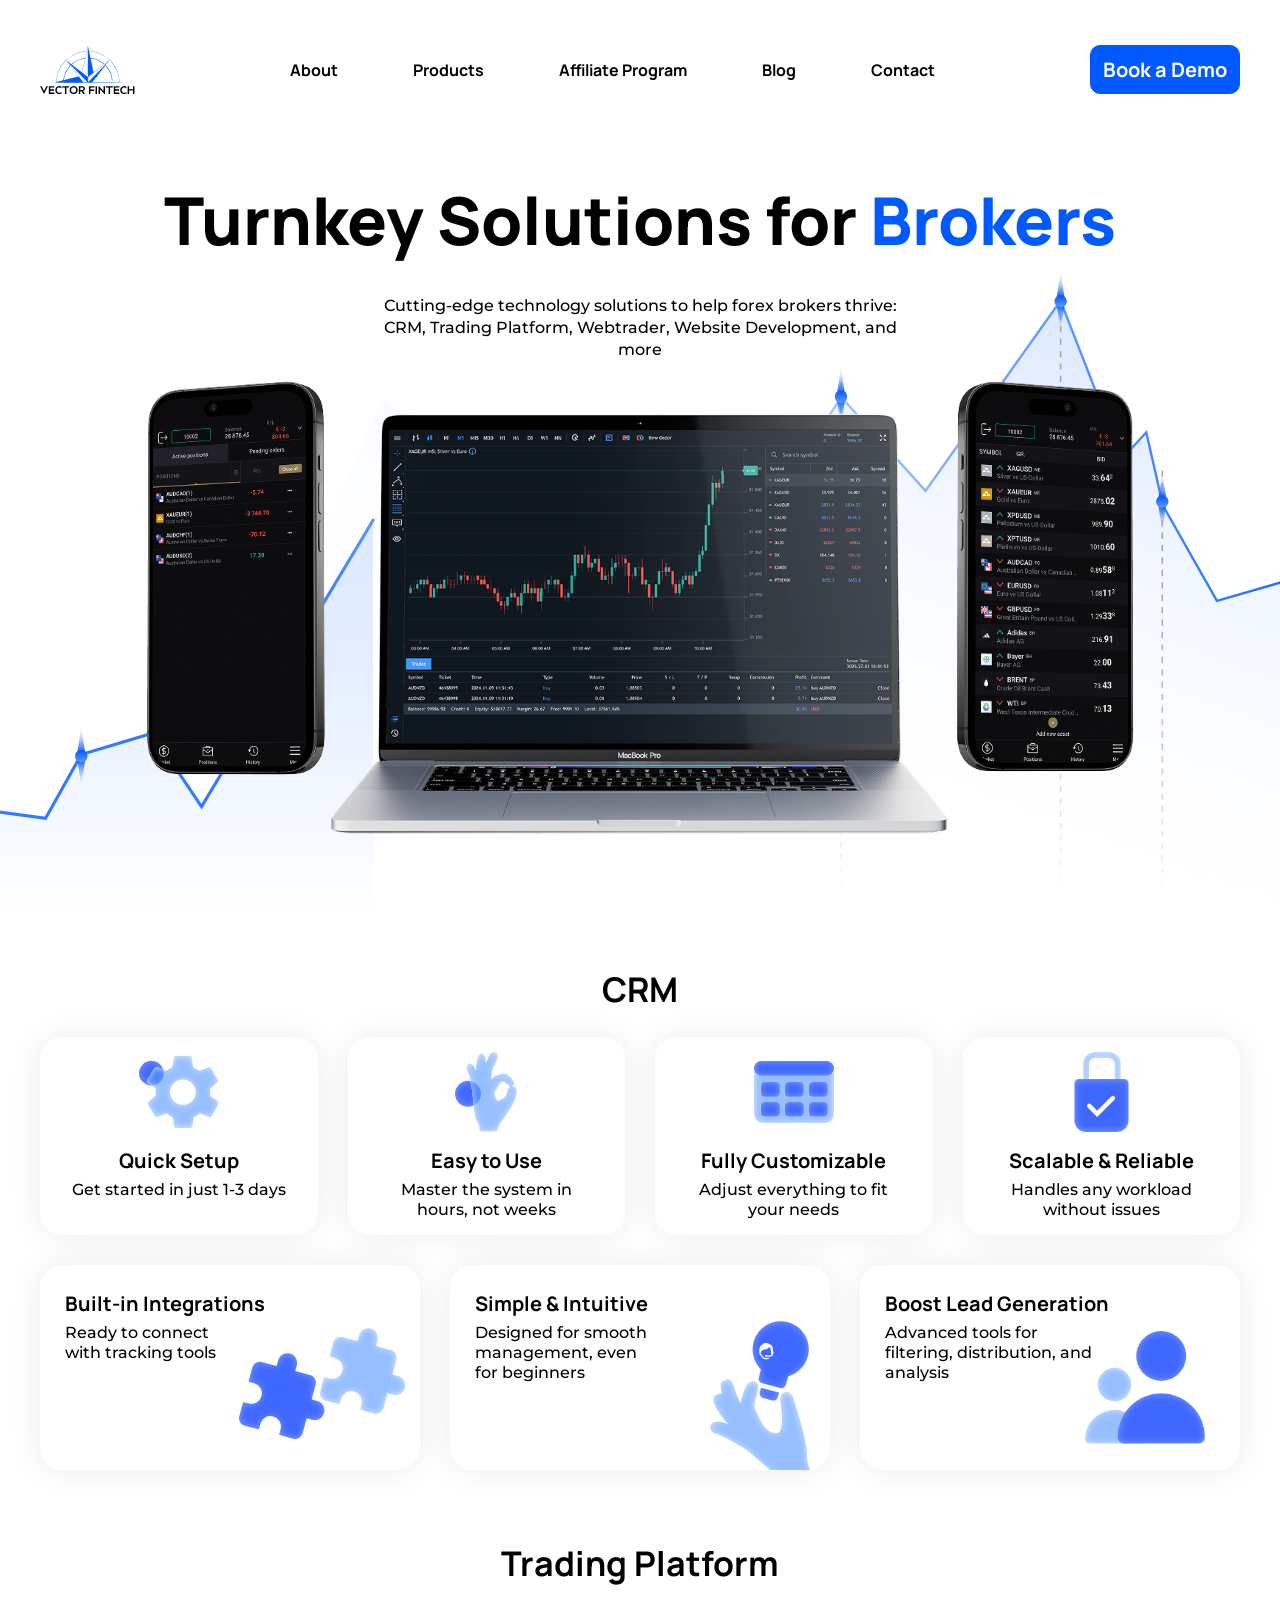
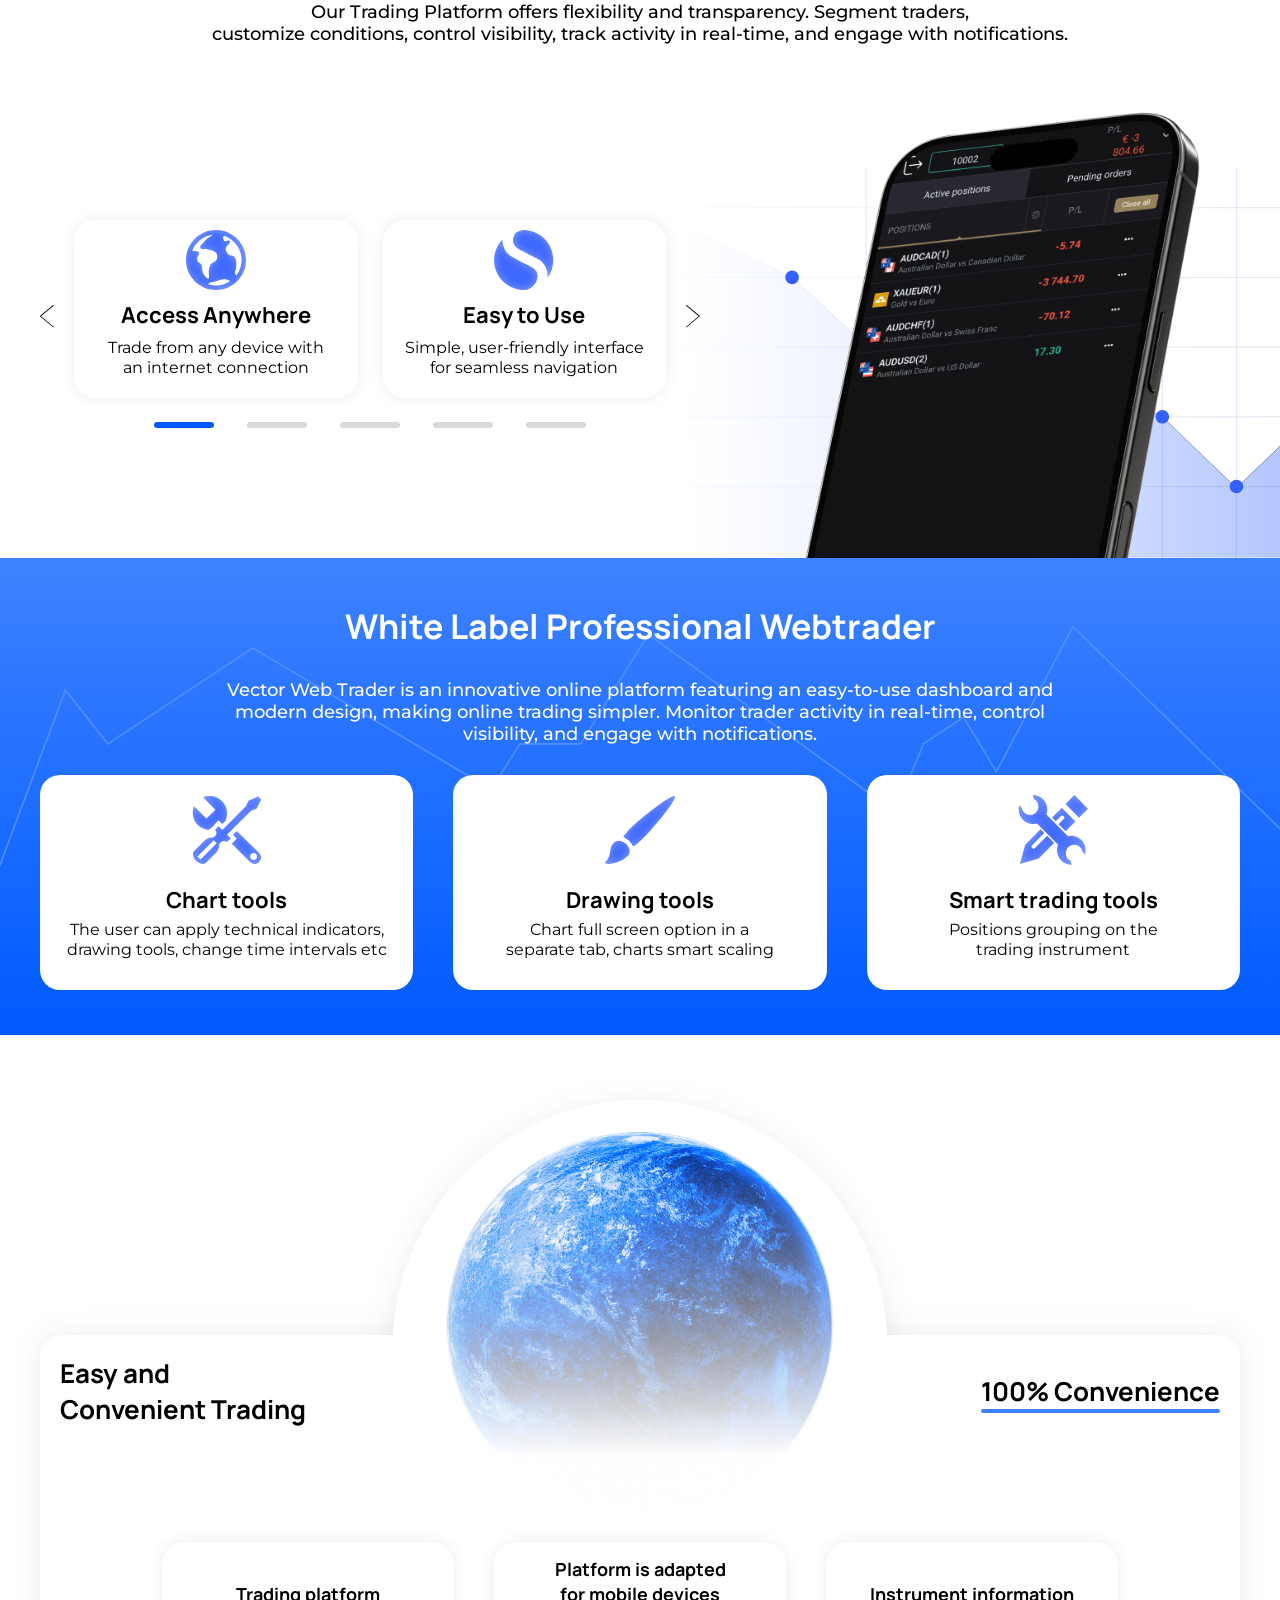
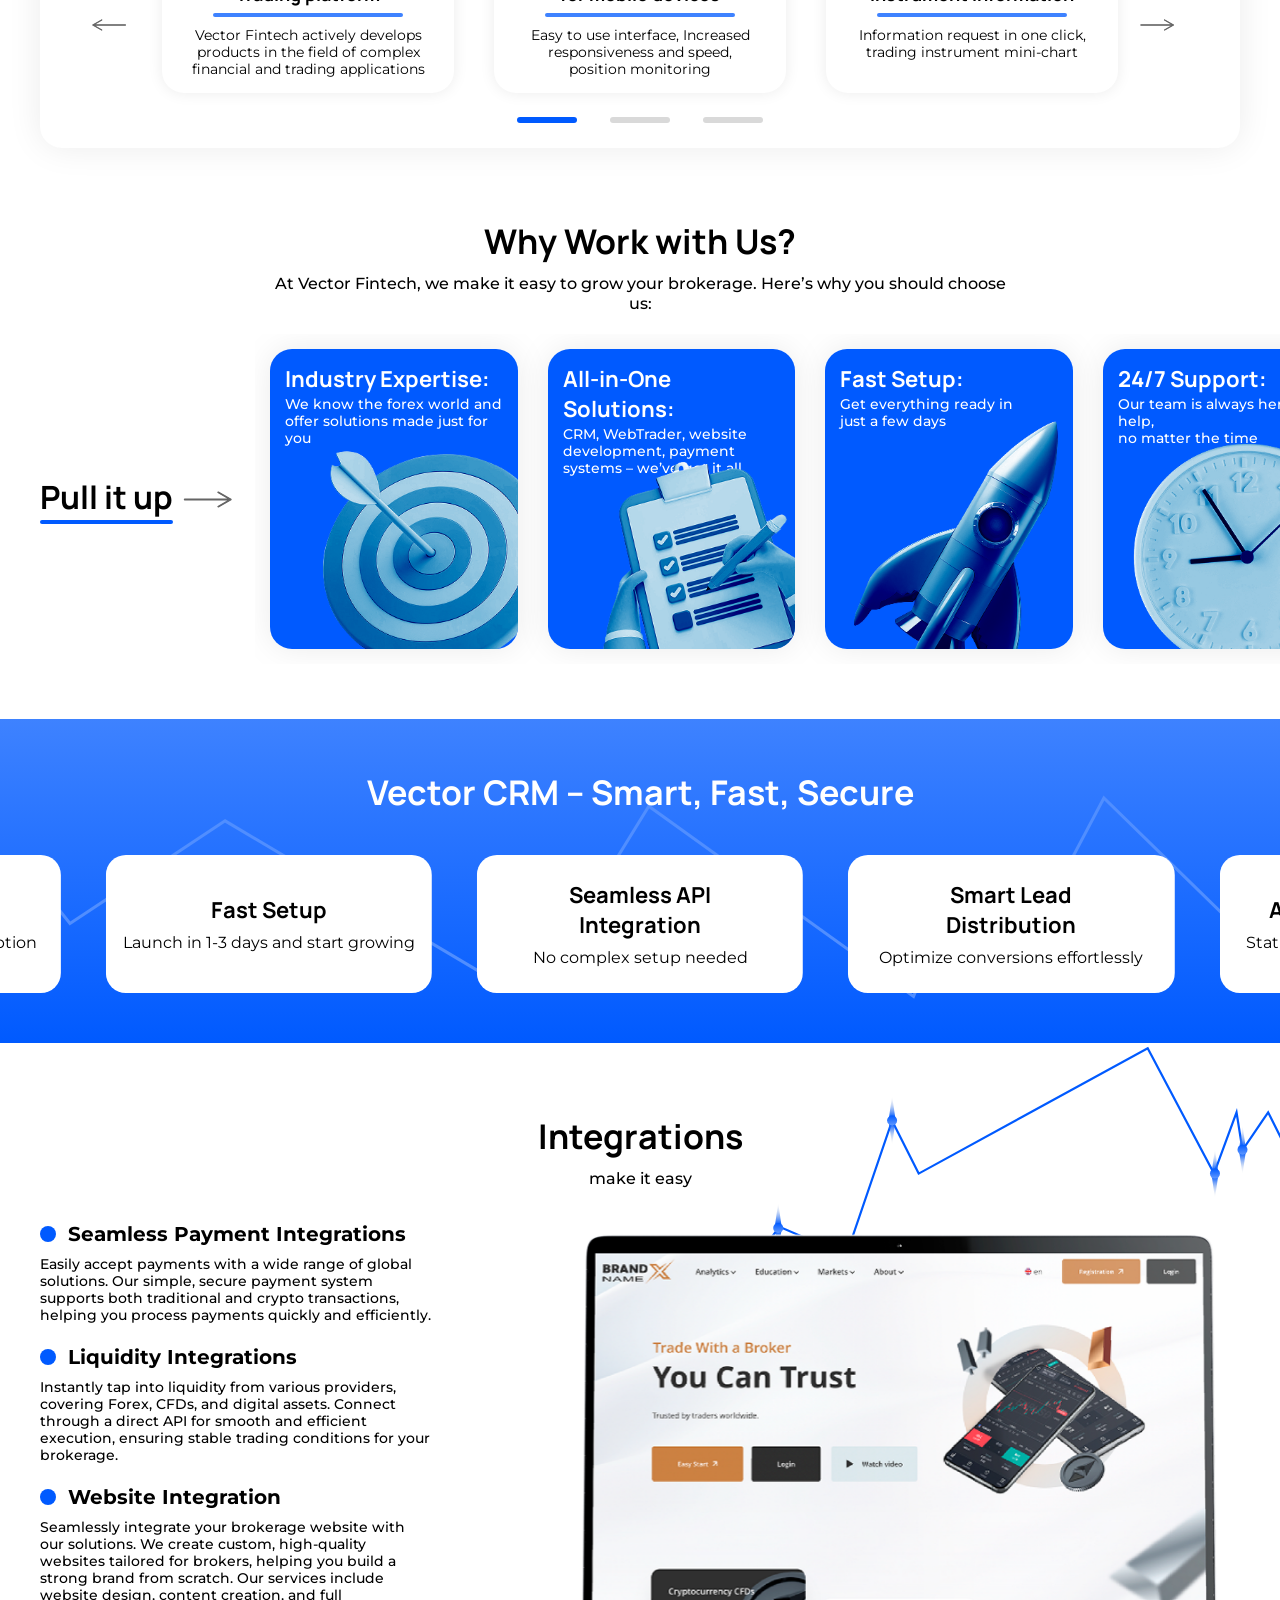
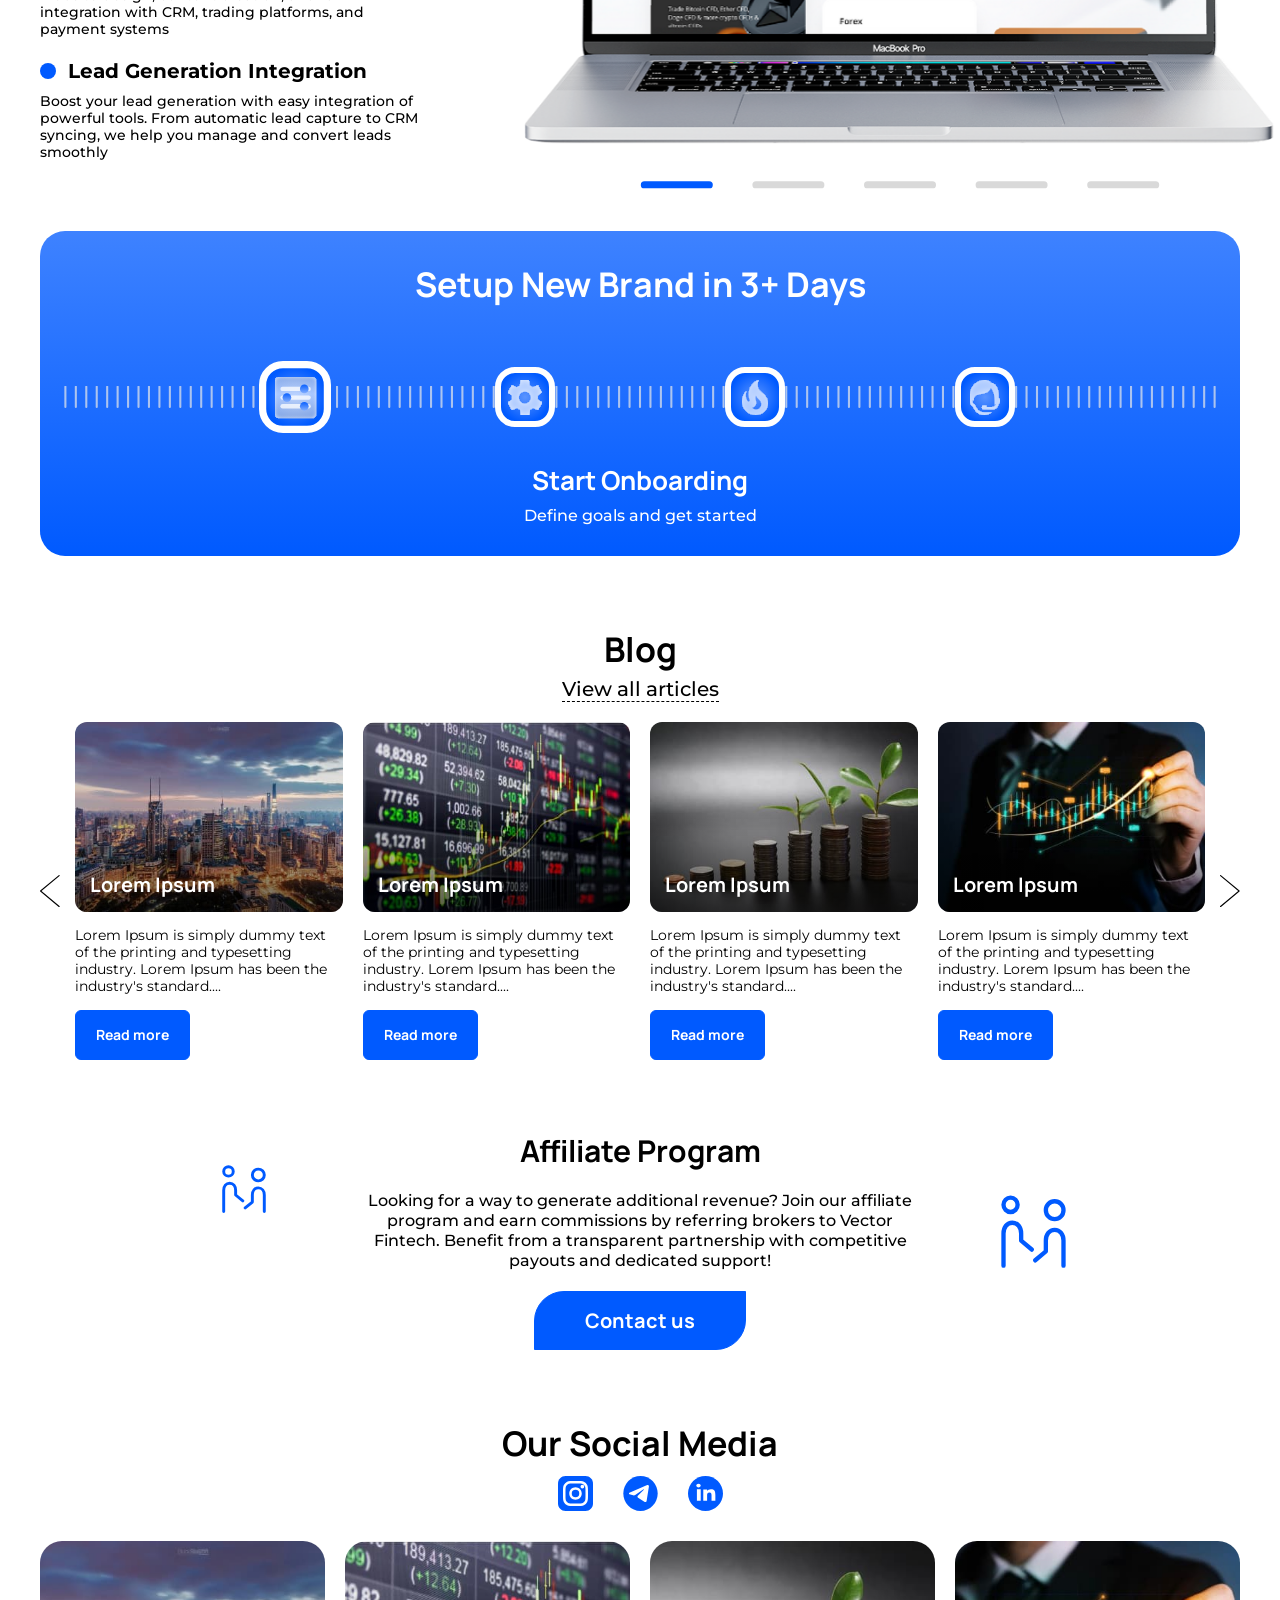
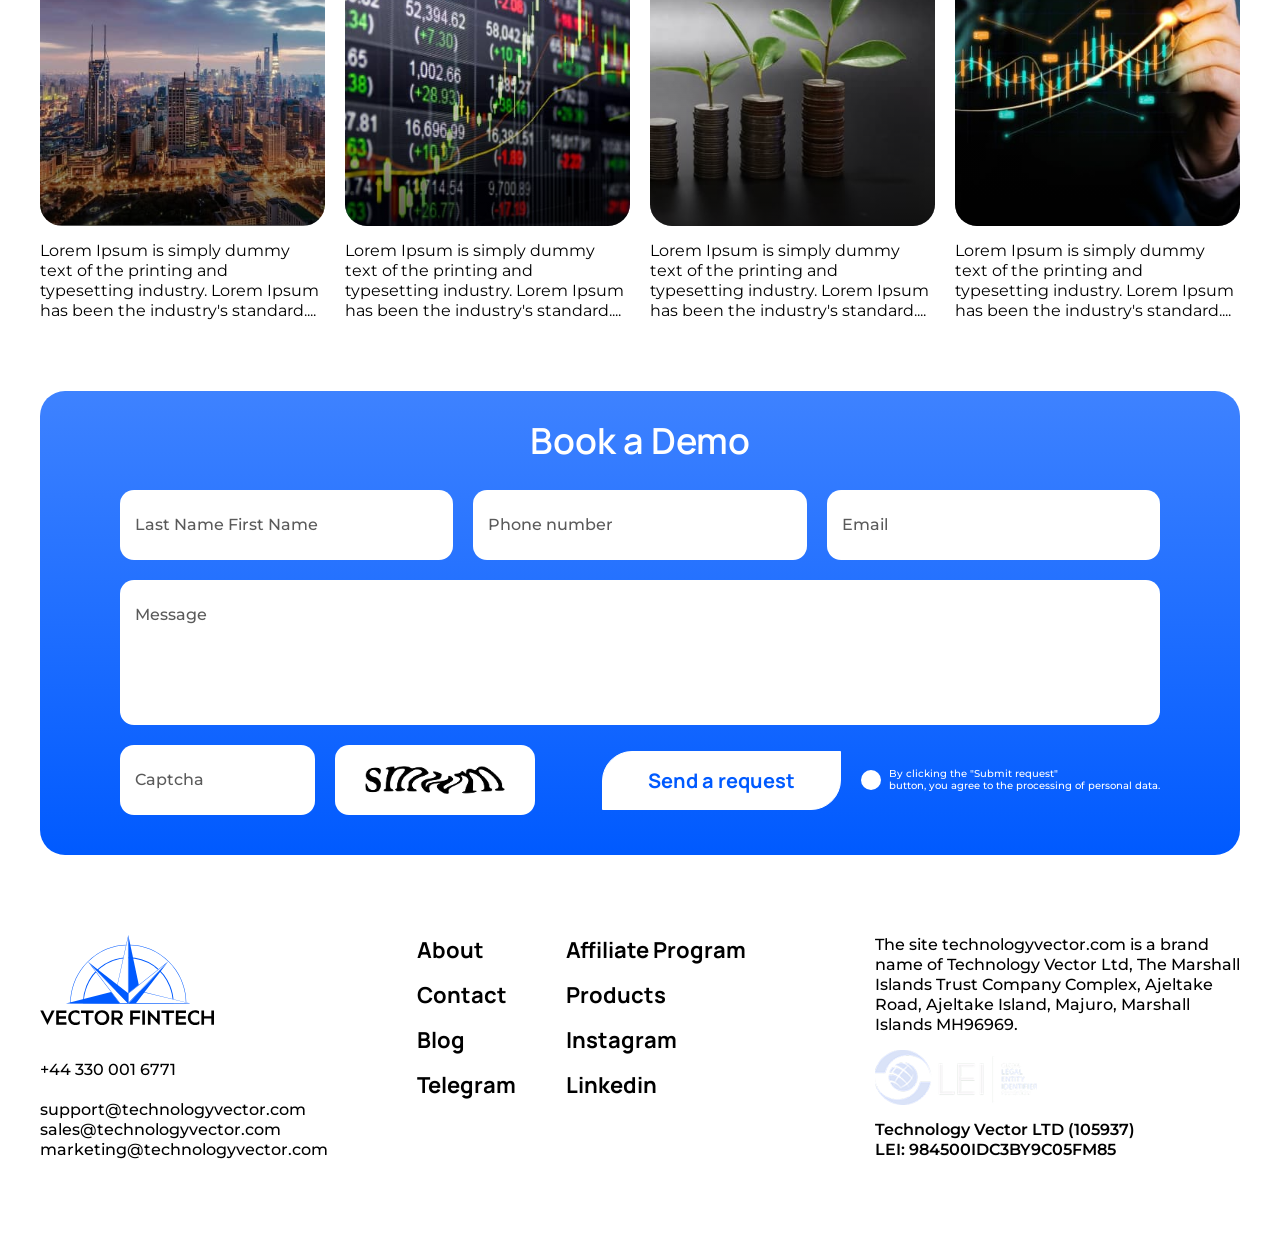
==== commit 8419cc2a: "Add files via upload" ====
--- a/index.html
+++ b/index.html
@@ -1356,17 +1356,17 @@
                                         Blog
                                     </a>
                                 </li>
-                                <li class="nav-list__item">
+                                <li class="nav-list__item nav-list__item--norequired">
                                     <a class="nav-list__link" href="#">
                                         Instagram
                                     </a>
                                 </li>
-                                <li class="nav-list__item">
+                                <li class="nav-list__item nav-list__item--norequired">
                                     <a class="nav-list__link" href="#">
                                         Telegram
                                     </a>
                                 </li>
-                                <li class="nav-list__item">
+                                <li class="nav-list__item nav-list__item--norequired">
                                     <a class="nav-list__link" href="#">
                                         Linkedin
                                     </a>
--- a/css/style.min.css
+++ b/css/style.min.css
@@ -1 +1 @@
-@font-face{font-family:"Muller";src:url("../fonts/MullerRegular.eot");src:local("☺"),url("../fonts/MullerRegular.woff") format("woff"),url("../fonts/MullerRegular.ttf") format("truetype");font-weight:400;font-style:normal}@font-face{font-family:"Muller";src:url("../fonts/MullerBold.eot");src:local("☺"),url("../fonts/MullerBold.woff") format("woff"),url("../fonts/MullerBold.ttf") format("truetype");font-weight:700;font-style:normal}*{padding:0;margin:0;border:0}*,*:before,*:after{-webkit-box-sizing:border-box;box-sizing:border-box}:focus,:active{outline:none}a:focus,a:active{outline:none}nav,footer,header,aside{display:block}html,body{height:100%;width:100%;font-size:100%;line-height:1;font-size:14px;-ms-text-size-adjust:100%;-moz-text-size-adjust:100%;-webkit-text-size-adjust:100%}input,button,textarea{font-family:inherit}input::-ms-clear{display:none}button{cursor:pointer}button::-moz-focus-inner{padding:0;border:0}a,a:visited{text-decoration:none}a:hover{text-decoration:none}ul li{list-style:none}img{vertical-align:top}h1,h2,h3,h4,h5,h6{font-size:inherit;font-weight:400}button{background:unset}html,body{height:100%;background:#fff;font-family:"Montserrat",sans-serif}.big-wrapper{overflow:hidden;display:-webkit-box;display:-ms-flexbox;display:flex;-webkit-box-orient:vertical;-webkit-box-direction:normal;-ms-flex-direction:column;flex-direction:column;min-height:100%}.wrapper{display:-webkit-box;display:-ms-flexbox;display:flex;-webkit-box-orient:vertical;-webkit-box-direction:normal;-ms-flex-direction:column;flex-direction:column;-webkit-box-flex:1;-ms-flex-positive:1;flex-grow:1}.main{-webkit-box-flex:1;-ms-flex:1 0 auto;flex:1 0 auto;position:relative}.footer{-webkit-box-flex:0;-ms-flex:0 0 auto;flex:0 0 auto}.container{max-width:1710px;margin:0 auto;padding:0 15px}.burger{display:none;-webkit-box-orient:vertical;-webkit-box-direction:normal;-ms-flex-direction:column;flex-direction:column;-webkit-box-pack:center;-ms-flex-pack:center;justify-content:center;-webkit-box-align:center;-ms-flex-align:center;align-items:center;gap:21px;width:108px;cursor:pointer;position:relative;z-index:101}.burger span{display:block;width:100%;height:9px;border-radius:10px;background:#005aff}.logo{width:115px;min-width:115px;height:58px;display:block}.logo img{width:100%;height:100%}.btn{font-family:"Manrope",sans-serif;display:-webkit-box;display:-ms-flexbox;display:flex;-webkit-box-pack:center;-ms-flex-pack:center;justify-content:center;-webkit-box-align:center;-ms-flex-align:center;align-items:center;text-align:center;font-weight:700;width:-webkit-max-content;width:-moz-max-content;width:max-content;-webkit-transition:color .3s,background .3s;-o-transition:color .3s,background .3s;transition:color .3s,background .3s}.btn--blue{border:1px solid #005aff;background:#005aff;color:#fff}.btn--blue:hover{background:rgba(0,0,0,0);color:#005aff}.btn--white{border:1px solid #fff;background:#fff;color:#005aff}.btn--white:hover{background:rgba(0,0,0,0);color:#fff}.head{display:-webkit-box;display:-ms-flexbox;display:flex;-webkit-box-orient:vertical;-webkit-box-direction:normal;-ms-flex-direction:column;flex-direction:column;-webkit-box-pack:center;-ms-flex-pack:center;justify-content:center;-webkit-box-align:center;-ms-flex-align:center;align-items:center;text-align:center;margin-left:auto;margin-right:auto}.head--white .head__title{color:#fff}.head--white .head__text{color:#fff}.head--white .head__link{color:#fff;border-bottom:1px dashed #fff}.head__title{font-family:"Manrope",sans-serif;font-size:48px;line-height:66px;font-weight:700;color:#000;margin-bottom:20px}.head__title:last-child{margin-bottom:unset}.head__text{color:#000;font-size:24px;line-height:29px;font-weight:500}.head .head__link{color:#000;font-size:28px;line-height:34px;font-weight:500;border-bottom:1px dashed #000;-webkit-transition:border-bottom .3s;-o-transition:border-bottom .3s;transition:border-bottom .3s}.head .head__link:hover{border-bottom:1px dashed #005aff}.slider-pagination{display:-webkit-box;display:-ms-flexbox;display:flex;-webkit-box-pack:center;-ms-flex-pack:center;justify-content:center;-webkit-box-align:center;-ms-flex-align:center;align-items:center;gap:30px;position:absolute;left:50% !important;width:100%;bottom:0 !important;top:unset !important;-webkit-transform:translateX(-50%) !important;-ms-transform:translateX(-50%) !important;transform:translateX(-50%) !important;z-index:1}.slider-pagination .swiper-pagination-bullet{margin-left:unset;margin-right:unset;border-radius:20px;opacity:1;width:76px;height:7px;background:#d9d9d9;-webkit-transition:background .3s;-o-transition:background .3s;transition:background .3s}.slider-pagination .swiper-pagination-bullet:hover{background:#005aff}.slider-pagination .swiper-pagination-bullet-active{background:#005aff}.checkbox .container{display:block;position:relative;padding-left:40px;padding-right:0;cursor:pointer;color:#fff;font-weight:500;font-size:14px;line-height:17px;-webkit-user-select:none;-moz-user-select:none;-ms-user-select:none;user-select:none}.checkbox .container input{position:absolute;opacity:0;cursor:pointer;height:0;width:0}.checkbox .checkmark{position:absolute;top:50%;-webkit-transform:translateY(-50%);-ms-transform:translateY(-50%);transform:translateY(-50%);left:0;height:28px;width:28px;background:#fff;border-radius:100%}.checkbox .checkmark:after{content:"";position:absolute;opacity:0;-webkit-transition:opacity .3s;-o-transition:opacity .3s;transition:opacity .3s}.checkbox .container input:checked~.checkmark:after{display:block;opacity:1}.checkbox .container .checkmark:after{left:50%;top:50%;-webkit-transform:translateX(-50%) translateY(-50%);-ms-transform:translateX(-50%) translateY(-50%);transform:translateX(-50%) translateY(-50%);background-repeat:no-repeat;background-size:contain;background-image:url(../images/tick-icon.svg);width:18px;height:15px}@-webkit-keyframes translateYAnimation{0%{-webkit-transform:translateY(0);transform:translateY(0)}50%{-webkit-transform:translateY(-20px);transform:translateY(-20px)}100%{-webkit-transform:translateY(0);transform:translateY(0)}}@keyframes translateYAnimation{0%{-webkit-transform:translateY(0);transform:translateY(0)}50%{-webkit-transform:translateY(-20px);transform:translateY(-20px)}100%{-webkit-transform:translateY(0);transform:translateY(0)}}.header{position:absolute;top:55px;left:50%;width:100%;-webkit-transform:translateX(-50%);-ms-transform:translateX(-50%);transform:translateX(-50%);z-index:2}.header__inner{display:-webkit-box;display:-ms-flexbox;display:flex;-webkit-box-align:center;-ms-flex-align:center;align-items:center;-webkit-box-pack:justify;-ms-flex-pack:justify;justify-content:space-between;gap:15px}.header__wrapper{position:relative;z-index:101}.header__link{padding:15px 25px;font-size:20px;line-height:27px;border-radius:10px}.menu-list{display:-webkit-box;display:-ms-flexbox;display:flex;-webkit-box-align:center;-ms-flex-align:center;align-items:center;gap:60px}.menu-list__link{color:#000;font-size:22px;line-height:30px;font-weight:700;font-family:"Manrope",sans-serif;position:relative}.menu-list__link:hover::before{width:100%}.menu-list__link::before{content:"";width:0;position:absolute;left:0;bottom:0;-webkit-transition:width .3s;-o-transition:width .3s;transition:width .3s;background:#005aff;height:2px;border-radius:10px}.heading{position:relative;z-index:1;padding-top:215px;padding-bottom:180px}.heading-bg{position:absolute;left:50%;-webkit-transform:translateX(-50%);-ms-transform:translateX(-50%);transform:translateX(-50%);width:1920px;height:980px;bottom:-20px;z-index:-1}.heading-bg img{width:100%;height:100%;-o-object-fit:contain;object-fit:contain;-o-object-position:top center;object-position:top center}.heading-bg img:nth-child(2),.heading-bg img:nth-child(3){display:none}.heading-head{display:-webkit-box;display:-ms-flexbox;display:flex;-webkit-box-orient:vertical;-webkit-box-direction:normal;-ms-flex-direction:column;flex-direction:column;-webkit-box-pack:center;-ms-flex-pack:center;justify-content:center;-webkit-box-align:center;-ms-flex-align:center;align-items:center;text-align:center;margin-bottom:80px}.heading-head__title{margin-bottom:40px;font-size:80px;line-height:110px;font-weight:800;color:#000;font-family:"Manrope",sans-serif}.heading-head__title span{color:#005aff}.heading-head__text{max-width:696px;font-size:20px;line-height:26px;font-weight:500}.heading-images{position:relative;width:-webkit-max-content;width:-moz-max-content;width:max-content;margin-left:auto;margin-right:auto}.heading-images__inner{width:906px;height:608px;z-index:1;position:relative}.heading-images__inner .heading-images__img{width:100%;height:100%;position:absolute;top:0;left:0;right:0;bottom:0;opacity:0;-webkit-transition:opacity .75s;-o-transition:opacity .75s;transition:opacity .75s}.heading-images__inner .heading-images__img--active{opacity:1}.heading-images__img--left{position:absolute;width:318px;height:568px;top:-40px;left:-250px}.heading-images__img--left img{-webkit-animation:translateYAnimation 4s ease-in-out infinite;animation:translateYAnimation 4s ease-in-out infinite}.heading-images__img--right{position:absolute;width:318px;height:568px;top:-40px;right:-250px}.heading-images__img--right img{-webkit-animation:translateYAnimation 3s ease-in-out infinite;animation:translateYAnimation 3s ease-in-out infinite}.heading-images__img img{width:100%;height:100%;-o-object-fit:contain;object-fit:contain}.crm{margin-bottom:100px}.crm__head{margin-bottom:35px}.crm__wrapper{display:-ms-grid;display:grid;-ms-grid-columns:1fr 1fr 1fr 1fr;grid-template-columns:1fr 1fr 1fr 1fr;gap:40px;margin-bottom:40px}.crm__wrapper:nth-child(2){-ms-grid-columns:1fr 1fr 1fr;grid-template-columns:1fr 1fr 1fr}.crm__wrapper:last-child{margin-bottom:unset}.crm-item{-webkit-box-shadow:0 0 34px 0 rgba(0,0,0,.08);box-shadow:0 0 34px 0 rgba(0,0,0,.08);background:#fff;border-radius:22px;padding:25px 25px 35px 25px;position:relative;overflow:hidden}.crm-item--standart{display:-webkit-box;display:-ms-flexbox;display:flex;-webkit-box-orient:vertical;-webkit-box-direction:normal;-ms-flex-direction:column;flex-direction:column;-webkit-box-align:center;-ms-flex-align:center;align-items:center;text-align:center}.crm-item--standart .crm-item__icon{width:110px;height:110px;margin-bottom:25px}.crm-item--standart .crm-item__text{margin-left:auto;margin-right:auto}.crm-item--standart:nth-child(1) .crm-item__text{max-width:265px}.crm-item--standart:nth-child(2) .crm-item__text{max-width:197px}.crm-item--standart:nth-child(3) .crm-item__text{max-width:208px}.crm-item--standart:nth-child(4) .crm-item__text{max-width:226px}.crm-item--big{padding:35px;min-height:286px}.crm-item--big .crm-item__icon{position:absolute;width:250px;height:200px}.crm-item--big:nth-child(1) .crm-item__text{max-width:190px}.crm-item--big:nth-child(1) .crm-item__icon{width:257px;height:177px;bottom:35px;right:5px}.crm-item--big:nth-child(2) .crm-item__text{max-width:365px}.crm-item--big:nth-child(2) .crm-item__icon{width:147px;height:238px;bottom:-24px;right:22px}.crm-item--big:nth-child(3) .crm-item__text{max-width:279px}.crm-item--big:nth-child(3) .crm-item__icon{width:170px;height:160px;right:50px;bottom:35px}.crm-item__icon img{width:100%;height:100%;-o-object-fit:contain;object-fit:contain}.crm-item__title{font-family:"Manrope",sans-serif;margin-bottom:13px;color:#000;font-size:26px;line-height:36px;font-weight:700}.crm-item__text{font-size:20px;line-height:24px;color:#000;font-weight:500}.trading{position:relative;z-index:1}.trading__head{margin-bottom:155px;max-width:1160px}.trading__inner{position:relative;padding-bottom:150px;padding-left:80px}.trading__wrapper{display:-ms-grid;display:grid;gap:25px;-webkit-box-pack:start;-ms-flex-pack:start;justify-content:flex-start;-ms-grid-columns:17px 1fr 17px;grid-template-columns:17px 1fr 17px;max-width:805px}.trading__arrow{width:17px;min-width:17px;height:28px;margin-top:auto;margin-bottom:auto;cursor:pointer}.trading__arrow svg{width:100%;height:100%}.trading__arrow svg path{-webkit-transition:fill .3s;-o-transition:fill .3s;transition:fill .3s}.trading__arrow:hover svg path{fill:#005aff}.trading-swiper{margin-left:-15px;margin-right:-15px;padding:15px 15px 40px 15px}.trading-slide{background:#fff;border-radius:22px;-webkit-box-shadow:0px 0px 15px 0px rgba(0,0,0,.08);box-shadow:0px 0px 15px 0px rgba(0,0,0,.08);padding:12px 20px 20px 20px;display:-webkit-box;display:-ms-flexbox;display:flex;-webkit-box-orient:vertical;-webkit-box-direction:normal;-ms-flex-direction:column;flex-direction:column;-webkit-box-align:center;-ms-flex-align:center;align-items:center;text-align:center}.trading-slide__icon{margin-bottom:12px;width:72px;height:72px}.trading-slide__icon img{width:100%;height:100%;-o-object-fit:contain;object-fit:contain}.trading-slide__title{font-family:"Manrope",sans-serif;margin-bottom:10px;font-size:26px;line-height:36px;color:#000;font-weight:700}.trading-slide__text{font-size:20px;line-height:24px}.trading-view{width:100%;max-width:970px;position:absolute;right:-150px;height:551px;bottom:0;z-index:-1}.trading-view__bg{width:100%;height:470px;position:absolute;right:0;bottom:0}.trading-view__bg img{-o-object-position:bottom;object-position:bottom;width:100%;height:100%;-o-object-fit:contain;object-fit:contain}.trading-view__img{position:absolute;width:557px;height:551px;left:95px;bottom:0px}.trading-view__img img{-o-object-position:bottom;object-position:bottom;width:100%;height:100%;-o-object-fit:contain;object-fit:contain}.banner{overflow:hidden;position:relative;padding:40px 0 50px 0;background:-webkit-gradient(linear, left bottom, left top, from(#005aff), to(#3e82ff));background:-o-linear-gradient(bottom, #005aff 0%, #3e82ff 100%);background:linear-gradient(0deg, #005aff 0%, #3e82ff 100%);z-index:1}.banner__bg{position:absolute;width:1680px;height:458px;left:50%;bottom:34px;-webkit-transform:translateX(-50%);-ms-transform:translateX(-50%);transform:translateX(-50%);z-index:-1}.banner__bg img{width:100%;height:100%;-o-object-fit:contain;object-fit:contain}.banner__head{max-width:1110px;margin-bottom:50px}.banner__inner{display:-ms-grid;display:grid;-ms-grid-columns:1fr 1fr 1fr;grid-template-columns:1fr 1fr 1fr;gap:50px;max-width:1435px;margin-left:auto;margin-right:auto}.banner-item{display:-webkit-box;display:-ms-flexbox;display:flex;-webkit-box-orient:vertical;-webkit-box-direction:normal;-ms-flex-direction:column;flex-direction:column;-webkit-box-align:center;-ms-flex-align:center;align-items:center;background:#fff;border-radius:20px;text-align:center;padding:25px 20px 35px 20px}.banner-item__icon{width:80px;height:80px;margin-bottom:25px}.banner-item__icon img{width:100%;height:100%;-o-object-fit:contain;object-fit:contain}.banner-item__title{font-family:"Manrope",sans-serif;font-size:24px;line-height:33px;font-weight:700;margin-bottom:5px}.banner-item__text{font-size:20px;line-height:24px;color:#000}.about{position:relative;padding-top:425px;margin-bottom:100px}.about__inner{background:#fff;border-radius:22px;-webkit-box-shadow:0px 0px 34px 0px rgba(0,0,0,.08);box-shadow:0px 0px 34px 0px rgba(0,0,0,.08);position:relative;padding:30px}.about__inner:hover .about-head__subtext::before{width:100%}.about__wrapper{gap:30px;display:-ms-grid;display:grid;-ms-grid-columns:52px 1fr 52px;grid-template-columns:52px 1fr 52px;max-width:1540px;margin-left:auto;margin-right:auto;position:relative;z-index:1}.about__arrow{width:52px;min-width:52px;height:17px;cursor:pointer;margin-top:auto;margin-bottom:auto}.about__arrow svg{width:100%;height:100%}.about__arrow svg path{-webkit-transition:fill .3s;-o-transition:fill .3s;transition:fill .3s}.about__arrow:hover svg path{fill:#005aff}.about__сircle{position:absolute;top:-325px;left:50%;-webkit-transform:translateX(-50%);-ms-transform:translateX(-50%);transform:translateX(-50%);width:692px;z-index:-1;height:692px;border-radius:100%;background:#fff;-webkit-box-shadow:0px 0px 34px 0px rgba(0,0,0,.08);box-shadow:0px 0px 34px 0px rgba(0,0,0,.08)}.about__img{position:absolute;left:50%;top:-300px;-webkit-transform:translateX(-50%);-ms-transform:translateX(-50%);transform:translateX(-50%);width:574px;height:574px}.about__img::before{content:"";position:absolute;top:-25px;left:50%;-webkit-transform:translateX(-50%);-ms-transform:translateX(-50%);transform:translateX(-50%);border-radius:100%;background:#fff;width:692px;height:692px;z-index:-1}.about__img img{width:100%;height:100%;-o-object-fit:contain;object-fit:contain}.about-head{position:relative;z-index:1;margin-bottom:110px;display:-webkit-box;display:-ms-flexbox;display:flex;-webkit-box-align:center;-ms-flex-align:center;align-items:center;-webkit-box-pack:justify;-ms-flex-pack:justify;justify-content:space-between;gap:30px}.about-head__title{font-size:44px;line-height:60px;font-weight:700;color:#000;font-family:"Manrope",sans-serif}.about-head__subtext{font-size:44px;line-height:60px;font-weight:700;color:#000;font-family:"Manrope",sans-serif;position:relative}.about-head__subtext::after{content:"";background:#3e82ff;height:4px;position:absolute;left:0;bottom:-4px;width:0;-webkit-transition:width 3s ease;-o-transition:width 3s ease;transition:width 3s ease;border-radius:10px}.about-head__subtext--visible::after{width:100%}.about-swiper{margin-left:-15px;margin-right:-15px;padding:15px 15px 40px 15px}.about-slide{background:#fff;border-radius:22px;-webkit-box-shadow:0px 0px 15px 0px rgba(0,0,0,.08);box-shadow:0px 0px 15px 0px rgba(0,0,0,.08);padding:40px 20px 35px 20px;display:-webkit-box;display:-ms-flexbox;display:flex;-webkit-box-orient:vertical;-webkit-box-direction:normal;-ms-flex-direction:column;flex-direction:column;-webkit-box-align:center;-ms-flex-align:center;align-items:center;height:100%;text-align:center}.about-slide__inner{display:-webkit-box;display:-ms-flexbox;display:flex;-webkit-box-orient:vertical;-webkit-box-direction:normal;-ms-flex-direction:column;flex-direction:column;-webkit-box-align:center;-ms-flex-align:center;align-items:center}.about-slide__title{padding-bottom:20px;position:relative;margin-bottom:10px;font-size:24px;line-height:26px;font-weight:700;font-family:"Manrope",sans-serif;color:#000;max-width:280px}.about-slide__title span{min-height:52px;display:-webkit-box;display:-ms-flexbox;display:flex;-webkit-box-pack:center;-ms-flex-pack:center;justify-content:center;-webkit-box-align:end;-ms-flex-align:end;align-items:flex-end}.about-slide__title::before{content:"";width:260px;height:4px;background:#3e82ff;border-radius:4px;position:absolute;left:50%;-webkit-transform:translateX(-50%);-ms-transform:translateX(-50%);transform:translateX(-50%);bottom:0}.about-slide__text{font-size:18px;line-height:22px;color:#000}.advantages{margin-bottom:85px}.advantages__head{margin-bottom:25px;max-width:1130px}.advantages__inner{display:-ms-grid;display:grid;-ms-grid-columns:200px 1fr;grid-template-columns:200px 1fr;-webkit-box-align:center;-ms-flex-align:center;align-items:center;gap:50px;width:100%}.advantages__arrow{display:-webkit-box;display:-ms-flexbox;display:flex;-webkit-box-align:center;-ms-flex-align:center;align-items:center;gap:8px;color:#000;font-size:32px;line-height:44px;font-weight:700;font-family:"Manrope",sans-serif}.advantages__arrow svg{width:53px;min-width:53px;height:17px}.advantages__arrow span{position:relative;padding-bottom:5px}.advantages__arrow span::after{content:"";position:absolute;left:0;right:0;bottom:0;width:0;-webkit-transition:width 3s;-o-transition:width 3s;transition:width 3s;height:4px;border-radius:4px;background:#005aff}.advantages__arrow--visible span::after{width:100%}.advantages-swiper{margin-left:-15px;margin-right:-370px;padding:15px}.advantages-slide{background:#005aff;border-radius:22px;-webkit-filter:drop-shadow(0px 0px 15px rgba(0, 0, 0, 0.08));filter:drop-shadow(0px 0px 15px rgba(0, 0, 0, 0.08));padding:30px;min-height:420px;position:relative;overflow:hidden}.advantages-slide__title{margin-bottom:10px;color:#fff;font-size:28px;line-height:38px;font-weight:700;font-family:"Manrope",sans-serif}.advantages-slide__text{color:#fff;font-size:18px;line-height:22px;font-weight:500}.advantages-slide__img{position:absolute}.advantages-slide__img--first{width:337px;height:323px;right:-55px;bottom:-45px}.advantages-slide__img--second{width:434px;height:400px;right:-85px;bottom:-95px}.advantages-slide__img--third{width:425px;height:495px;right:-85px;bottom:-110px}.advantages-slide__img--fourth{width:345px;height:345px;right:-25px;bottom:-45px}.advantages-slide__img--fifth{width:485px;height:505px;right:-120px;bottom:-140px}.advantages-slide__img--sixth{width:320px;height:310px;right:-10px;bottom:-35px}.advantages-slide__img img{width:100%;height:100%;-o-object-fit:contain;object-fit:contain}.benefits{overflow:hidden;padding:60px 0 80px 0;background:-webkit-gradient(linear, left bottom, left top, from(#005aff), to(#3e82ff));background:-o-linear-gradient(bottom, #005aff 0%, #3e82ff 100%);background:linear-gradient(0deg, #005aff 0%, #3e82ff 100%);position:relative;z-index:1}.benefits__bg{position:absolute;bottom:-140px;left:50%;-webkit-transform:translateX(-50%);-ms-transform:translateX(-50%);transform:translateX(-50%);width:1920px;height:530px;z-index:-1}.benefits__bg img{width:100%;height:100%;-o-object-fit:contain;object-fit:contain}.benefits__head{margin-bottom:75px}.benefits__inner{display:-ms-grid;display:grid}.benefits-swiper{width:calc(100% + 240px);margin-left:-120px;margin-right:-120px}.benefits-slide{height:100%;min-height:215px;background:#fff;display:-webkit-box;display:-ms-flexbox;display:flex;-webkit-box-pack:center;-ms-flex-pack:center;justify-content:center;-webkit-box-align:center;-ms-flex-align:center;align-items:center;text-align:center;border-radius:20px;padding:15px}.benefits-slide__title{margin-bottom:8px;font-size:36px;line-height:49px;color:#000;font-weight:700;font-family:"Manrope",sans-serif}.benefits-slide__text{color:#000;font-size:20px;line-height:24px}.integrations{padding:100px 0}.integrations__head{margin-bottom:40px}.integrations__inner{display:-webkit-box;display:-ms-flexbox;display:flex;-webkit-box-align:center;-ms-flex-align:center;align-items:center;-webkit-box-pack:justify;-ms-flex-pack:justify;justify-content:space-between;gap:30px}.integrations__wrapper{position:relative}.integrations__bg{position:absolute;width:956px;height:403px;top:-235px;right:-195px}.integrations__bg img{width:100%;height:100%;-o-object-fit:contain;object-fit:contain}.integrations-body{max-width:530px}.integrations-list{display:-webkit-box;display:-ms-flexbox;display:flex;-webkit-box-orient:vertical;-webkit-box-direction:normal;-ms-flex-direction:column;flex-direction:column;-webkit-box-align:start;-ms-flex-align:start;align-items:flex-start;gap:35px}.integrations-list__item:nth-child(1) .integrations-list__text{max-width:506px}.integrations-list__item:nth-child(2) .integrations-list__text{max-width:510px}.integrations-list__item:nth-child(3) .integrations-list__text{max-width:483px}.integrations-list__item:nth-child(4) .integrations-list__text{max-width:530px}.integrations-list__head{display:-webkit-box;display:-ms-flexbox;display:flex;-webkit-box-align:start;-ms-flex-align:start;align-items:flex-start;gap:12px;margin-bottom:25px;font-size:24px;line-height:33px;font-weight:700;color:#000}.integrations-list__head span{margin-top:5px;width:22px;min-width:22px;height:22px;border-radius:100%;background:#005aff}.integrations-list__text{max-width:530px;font-size:18px;line-height:22px;color:#000;font-weight:500}.integrations-list__text br{display:none}.integrations-swiper{max-width:915px;padding-bottom:30px;opacity:1 !important}.integrations-slide__img{width:914px;height:614px}.integrations-slide__img img{width:100%;height:100%;-o-object-fit:contain;object-fit:contain}.info{margin-bottom:100px}.info__inner{border-radius:25px;background:-webkit-gradient(linear, left bottom, left top, from(#005aff), to(#3e82ff));background:-o-linear-gradient(bottom, #005aff 0%, #3e82ff 100%);background:linear-gradient(0deg, #005aff 0%, #3e82ff 100%);padding:50px 25px}.info__head{margin-bottom:65px}.info-items{position:relative;z-index:1;margin-bottom:50px}.info-items__line{position:absolute;z-index:-1;top:50%;left:50%;-webkit-transform:translateX(-50%) translateY(-50%);-ms-transform:translateX(-50%) translateY(-50%);transform:translateX(-50%) translateY(-50%);width:calc(100% - 50px);height:32px}.info-items__line img{width:100%;height:100%;-o-object-fit:contain;object-fit:contain}.info-items__inner{margin-left:auto;margin-right:auto;display:-webkit-box;display:-ms-flexbox;display:flex;-webkit-box-pack:justify;-ms-flex-pack:justify;justify-content:space-between;-webkit-box-align:center;-ms-flex-align:center;align-items:center;max-width:1050px;gap:30px}.info-items__wrapper{width:100px;height:100px;display:-webkit-box;display:-ms-flexbox;display:flex;-webkit-box-pack:center;-ms-flex-pack:center;justify-content:center;-webkit-box-align:center;-ms-flex-align:center;align-items:center;position:relative}.info-item{width:84px;height:84px;border-radius:20px;border:6px solid #fff;display:-webkit-box;display:-ms-flexbox;display:flex;-webkit-box-pack:center;-ms-flex-pack:center;justify-content:center;-webkit-box-align:center;-ms-flex-align:center;align-items:center;cursor:pointer;background:-o-radial-gradient(circle, rgb(90, 148, 255) 0%, rgb(0, 90, 255) 75%);background:radial-gradient(circle, rgb(90, 148, 255) 0%, rgb(0, 90, 255) 75%);-webkit-transition:-webkit-transform .3s;transition:-webkit-transform .3s;-o-transition:transform .3s;transition:transform .3s;transition:transform .3s, -webkit-transform .3s}.info-item:hover .info-item__img{-webkit-transform:scale(0.95);-ms-transform:scale(0.95);transform:scale(0.95)}.info-item__inner{display:none}.info-item__img{width:50px;height:50px;-webkit-transition:-webkit-transform .3s;transition:-webkit-transform .3s;-o-transition:transform .3s;transition:transform .3s;transition:transform .3s, -webkit-transform .3s}.info-item__img img{width:100%;height:100%;-o-object-fit:contain;object-fit:contain}.info-item--active{-webkit-transform:scale(1.2);-ms-transform:scale(1.2);transform:scale(1.2)}.info-item--active:hover .info-item__img{-webkit-transform:unset;-ms-transform:unset;transform:unset}.info-body{position:relative;display:-webkit-box;display:-ms-flexbox;display:flex;-webkit-box-pack:center;-ms-flex-pack:center;justify-content:center;-webkit-box-align:center;-ms-flex-align:center;align-items:center;text-align:center}.info-content{position:absolute;opacity:0;-webkit-transition:opacity .3s,height .3s;-o-transition:opacity .3s,height .3s;transition:opacity .3s,height .3s}.info-content--active{position:unset;opacity:1}.info-content__title{margin-bottom:8px;color:#fff;font-size:34px;line-height:46px;font-weight:700;font-family:"Manrope",sans-serif}.info-content__text{font-weight:500;font-size:24px;line-height:29px;font-weight:500;color:#fff}.news{margin-bottom:100px}.news__head{margin-bottom:35px}.news__inner{display:-ms-grid;display:grid;-ms-grid-columns:28px 1fr 28px;grid-template-columns:28px 1fr 28px;gap:25px}.news__arrow{width:28px;min-width:28px;height:46px;margin-top:auto;margin-bottom:auto;cursor:pointer}.news__arrow svg{width:100%;height:100%}.news__arrow svg path{-webkit-transition:fill .3s;-o-transition:fill .3s;transition:fill .3s}.news__arrow:hover svg path{fill:#005aff}.news-swiper{max-width:100%}.news-slide{height:100%;display:-webkit-box;display:-ms-flexbox;display:flex;-webkit-box-orient:vertical;-webkit-box-direction:normal;-ms-flex-direction:column;flex-direction:column}.news-slide__inner{display:-webkit-box;display:-ms-flexbox;display:flex;-webkit-box-orient:vertical;-webkit-box-direction:normal;-ms-flex-direction:column;flex-direction:column;-webkit-box-flex:1;-ms-flex-positive:1;flex-grow:1}.news-slide__text{-webkit-box-flex:1;-ms-flex-positive:1;flex-grow:1;font-size:20px;line-height:24px;color:#000;margin-bottom:20px;display:-webkit-box;-webkit-line-clamp:4;-webkit-box-orient:vertical;overflow:hidden}.news-slide__link{padding:17px 24px;border-radius:12px;font-size:22px;line-height:30px}.news-img{position:relative;width:100%;height:270px;margin-bottom:20px;border-radius:22px;overflow:hidden;z-index:1;display:-webkit-box;display:-ms-flexbox;display:flex;-webkit-box-orient:vertical;-webkit-box-direction:normal;-ms-flex-direction:column;flex-direction:column;-webkit-box-pack:end;-ms-flex-pack:end;justify-content:flex-end;padding:20px}.news-img::after{content:"";width:100%;height:100%;position:absolute;left:0;right:0;bottom:0;right:0;z-index:-1;background:-o-linear-gradient(270.204deg, rgba(0, 0, 0, 0) 48%, rgba(0, 0, 0, 0.6) 100%);background:linear-gradient(179.796deg, rgba(0, 0, 0, 0) 48%, rgba(0, 0, 0, 0.6) 100%)}.news-img__image{width:100%;height:100%;-o-object-fit:cover;object-fit:cover;z-index:-1;position:absolute;left:0;right:0;bottom:0;right:0}.news-img__text{color:#fff;font-size:28px;line-height:38px;font-weight:700;font-family:"Manrope",sans-serif}.affiliate{margin-bottom:100px}.affiliate__inner{position:relative;max-width:856px;margin-left:auto;margin-right:auto}.affiliate__wrapper{display:-webkit-box;display:-ms-flexbox;display:flex;-webkit-box-orient:vertical;-webkit-box-direction:normal;-ms-flex-direction:column;flex-direction:column;-webkit-box-pack:center;-ms-flex-pack:center;justify-content:center;-webkit-box-align:center;-ms-flex-align:center;align-items:center;text-align:center}.affiliate__title{margin-bottom:24px;font-size:48px;line-height:66px;font-weight:700;color:#000;font-family:"Manrope",sans-serif}.affiliate__text{font-size:24px;line-height:29px;color:#000;font-weight:500;margin-bottom:25px}.affiliate__link{padding:26px 84px;font-size:25px;line-height:33px;border-radius:30px 0 30px 0}.affiliate-icons__icon{position:absolute}.affiliate-icons__icon:nth-child(1){width:70px;height:78px;left:-175px;top:50px}.affiliate-icons__icon:nth-child(2){width:105px;height:120px;right:-190px;top:90px}.affiliate-icons__icon img{width:100%;height:100%;-o-object-fit:contain;object-fit:contain}.socials{margin-bottom:100px}.socials__head{margin-bottom:15px}.socials__inner{display:-ms-grid;display:grid;-ms-grid-columns:1fr 1fr 1fr 1fr;grid-template-columns:1fr 1fr 1fr 1fr;gap:25px}.socials-list{display:-webkit-box;display:-ms-flexbox;display:flex;-webkit-box-align:center;-ms-flex-align:center;align-items:center;-webkit-box-pack:center;-ms-flex-pack:center;justify-content:center;gap:45px;margin-bottom:20px}.socials-list__link{display:block;width:55px;height:55px;-webkit-transition:-webkit-filter .3s;transition:-webkit-filter .3s;-o-transition:filter .3s;transition:filter .3s;transition:filter .3s, -webkit-filter .3s}.socials-list__link:hover{-webkit-filter:drop-shadow(0px 0px 15px rgba(0, 90, 255, 0.2));filter:drop-shadow(0px 0px 15px rgba(0, 90, 255, 0.2))}.socials-list__link img{width:100%;height:100%;-o-object-fit:contain;object-fit:contain}.socials-link:hover .socials-link__img img{-webkit-transform:scale(1.05);-ms-transform:scale(1.05);transform:scale(1.05)}.socials-link__img{position:relative;width:100%;height:375px;margin-bottom:20px;border-radius:22px;overflow:hidden;z-index:1;display:-webkit-box;display:-ms-flexbox;display:flex;-webkit-box-orient:vertical;-webkit-box-direction:normal;-ms-flex-direction:column;flex-direction:column;-webkit-box-pack:end;-ms-flex-pack:end;justify-content:flex-end;padding:20px}.socials-link__img::after{content:"";width:100%;height:100%;position:absolute;left:0;right:0;bottom:0;right:0;z-index:-1;background:-o-linear-gradient(270.204deg, rgba(0, 0, 0, 0) 48%, rgba(0, 0, 0, 0.6) 100%);background:linear-gradient(179.796deg, rgba(0, 0, 0, 0) 48%, rgba(0, 0, 0, 0.6) 100%)}.socials-link__img img{width:100%;height:100%;-o-object-fit:cover;object-fit:cover;z-index:-1;position:absolute;left:0;right:0;bottom:0;right:0;-webkit-transition:-webkit-transform .3s;transition:-webkit-transform .3s;-o-transition:transform .3s;transition:transform .3s;transition:transform .3s, -webkit-transform .3s}.socials-link__text{-webkit-box-flex:1;-ms-flex-positive:1;flex-grow:1;font-size:20px;line-height:24px;color:#000;display:-webkit-box;-webkit-line-clamp:4;-webkit-box-orient:vertical;overflow:hidden}.contacts__inner{background:-webkit-gradient(linear, left bottom, left top, from(#005aff), to(#3e82ff));background:-o-linear-gradient(bottom, #005aff 0%, #3e82ff 100%);background:linear-gradient(0deg, #005aff 0%, #3e82ff 100%);border-radius:25px;padding:35px 115px 45px 115px}.contacts__title{text-align:center;margin-bottom:35px;color:#fff;font-size:54px;line-height:74px;font-weight:600;font-family:"Manrope",sans-serif}.contacts-form{display:-webkit-box;display:-ms-flexbox;display:flex;-webkit-box-orient:vertical;-webkit-box-direction:normal;-ms-flex-direction:column;flex-direction:column;gap:30px}.contacts-form__wrapper{display:-ms-grid;display:grid;-ms-grid-columns:1fr 1fr 1fr;grid-template-columns:1fr 1fr 1fr;gap:30px}.contacts-form__input{padding:37px 20px;background:#fff;border-radius:14px;color:#000;font-size:20px;line-height:24px;font-weight:500}.contacts-form__input::-webkit-input-placeholder{color:#5a5a5a;font-size:20px;line-height:24px;font-weight:500}.contacts-form__input::-moz-placeholder{color:#5a5a5a;font-size:20px;line-height:24px;font-weight:500}.contacts-form__input:-ms-input-placeholder{color:#5a5a5a;font-size:20px;line-height:24px;font-weight:500}.contacts-form__input::-ms-input-placeholder{color:#5a5a5a;font-size:20px;line-height:24px;font-weight:500}.contacts-form__input::placeholder{color:#5a5a5a;font-size:20px;line-height:24px;font-weight:500}.contacts-form__textarea{padding:37px 20px;background:#fff;border-radius:14px;color:#000;font-size:20px;line-height:24px;font-weight:500;resize:none;height:205px}.contacts-form__textarea::-webkit-input-placeholder{color:#5a5a5a;font-size:20px;line-height:24px;font-weight:500}.contacts-form__textarea::-moz-placeholder{color:#5a5a5a;font-size:20px;line-height:24px;font-weight:500}.contacts-form__textarea:-ms-input-placeholder{color:#5a5a5a;font-size:20px;line-height:24px;font-weight:500}.contacts-form__textarea::-ms-input-placeholder{color:#5a5a5a;font-size:20px;line-height:24px;font-weight:500}.contacts-form__textarea::placeholder{color:#5a5a5a;font-size:20px;line-height:24px;font-weight:500}.contacts-form__inner{display:-webkit-box;display:-ms-flexbox;display:flex;-webkit-box-pack:justify;-ms-flex-pack:justify;justify-content:space-between;gap:30px}.contacts-form__wrap{display:-webkit-box;display:-ms-flexbox;display:flex;-webkit-box-align:center;-ms-flex-align:center;align-items:center;gap:30px}.contacts-form__btn{padding:24px 68px;font-size:26px;line-height:36px;border-radius:30px 0 30px 0}.captcha{padding:15px 25px;display:-webkit-box;display:-ms-flexbox;display:flex;-webkit-box-pack:center;-ms-flex-pack:center;justify-content:center;-webkit-box-align:center;-ms-flex-align:center;align-items:center;background:#fff;border-radius:14px}.captcha img{width:224px;height:68px;-o-object-fit:contain;object-fit:contain}.footer{padding:100px 0}.footer__inner{display:-webkit-box;display:-ms-flexbox;display:flex;-webkit-box-align:start;-ms-flex-align:start;align-items:flex-start}.footer__wrapper{margin-right:70px}.footer__wrapper .links{display:-webkit-box;display:-ms-flexbox;display:flex}.footer__logo{margin-bottom:40px;width:205px;height:105px}.links{display:none;-webkit-box-orient:vertical;-webkit-box-direction:normal;-ms-flex-direction:column;flex-direction:column;-webkit-box-align:start;-ms-flex-align:start;align-items:flex-start;gap:25px}.links__link{color:#000;font-size:20px;line-height:24px;font-weight:500;-webkit-transition:color .3s;-o-transition:color .3s;transition:color .3s}.links__link:hover{color:#005aff}.links__inner{display:-webkit-box;display:-ms-flexbox;display:flex;-webkit-box-orient:vertical;-webkit-box-direction:normal;-ms-flex-direction:column;flex-direction:column;-webkit-box-align:start;-ms-flex-align:start;align-items:flex-start}.nav{margin-right:130px;display:-webkit-box;display:-ms-flexbox;display:flex;-webkit-box-align:start;-ms-flex-align:start;align-items:flex-start;gap:50px}.nav-list{display:-ms-grid;display:grid;-ms-grid-columns:auto auto auto;grid-template-columns:auto auto auto;-webkit-box-orient:vertical;-webkit-box-direction:normal;-ms-flex-direction:column;flex-direction:column;gap:20px 50px}.nav-list__link{color:#000;font-size:26px;line-height:36px;font-weight:700;font-family:"Manrope",sans-serif;-webkit-transition:color .3s;-o-transition:color .3s;transition:color .3s;white-space:nowrap}.nav-list__link:hover{color:#005aff}.footer-info__text{margin-bottom:20px;font-size:16px;line-height:20px;font-weight:500;color:#000;max-width:365px}.footer-info__img{margin-bottom:12px;width:162px;height:55px}.footer-info__img img{width:100%;height:100%;-o-object-fit:contain;object-fit:contain}.footer-info__subtext{font-size:16px;line-height:20px;color:#000;max-width:260px;font-weight:600}.error{position:relative}.error__bg{position:absolute}.error__bg--left{width:1658px;height:515px;left:-1130px;bottom:-20px}.error__bg--right{width:1230px;height:382px;right:-452px;bottom:-80px}.error__bg img{width:100%;height:100%;-o-object-fit:contain;object-fit:contain}.error__inner{height:100svh;display:-webkit-box;display:-ms-flexbox;display:flex;-webkit-box-pack:center;-ms-flex-pack:center;justify-content:center;-webkit-box-align:center;-ms-flex-align:center;align-items:center;-webkit-box-orient:vertical;-webkit-box-direction:normal;-ms-flex-direction:column;flex-direction:column}.error__wrapper{display:-webkit-box;display:-ms-flexbox;display:flex;-webkit-box-orient:vertical;-webkit-box-direction:normal;-ms-flex-direction:column;flex-direction:column;-webkit-box-pack:center;-ms-flex-pack:center;justify-content:center;-webkit-box-align:center;-ms-flex-align:center;align-items:center;text-align:center;position:relative;width:-webkit-max-content;width:-moz-max-content;width:max-content;margin-left:auto;margin-right:auto}.error__title{margin-bottom:20px;color:#005aff;font-size:160px;line-height:195px;font-weight:700}.error__text{max-width:556px;color:#000;font-size:30px;line-height:37px}.error-icons__icon{position:absolute}.error-icons__icon:nth-child(1){width:132px;height:132px;left:-160px;top:-15px;-webkit-transform:rotate(-3deg);-ms-transform:rotate(-3deg);transform:rotate(-3deg)}.error-icons__icon:nth-child(2){width:108px;height:109px;right:-135px;top:100px;-webkit-transform:rotate(3deg);-ms-transform:rotate(3deg);transform:rotate(3deg)}.error-icons__icon:nth-child(3){width:108px;height:108px;left:100px;bottom:-230px}.error-icons__icon img{width:100%;height:100%;-o-object-fit:contain;object-fit:contain}.article{padding-top:170px;margin-bottom:100px;position:relative;z-index:1}.article .container{max-width:1560px}.article__inner{display:-ms-grid;display:grid;-ms-grid-columns:1fr 500px;grid-template-columns:1fr 500px;-webkit-box-align:start;-ms-flex-align:start;align-items:flex-start;gap:40px}.article-head{display:-webkit-box;display:-ms-flexbox;display:flex;-webkit-box-orient:vertical;-webkit-box-direction:normal;-ms-flex-direction:column;flex-direction:column;-webkit-box-pack:center;-ms-flex-pack:center;justify-content:center;-webkit-box-align:center;-ms-flex-align:center;align-items:center;text-align:center;margin-bottom:20px}.article-head__title{margin-bottom:10px;font-size:60px;line-height:82px;color:#000;font-weight:700;font-family:"Manrope",sans-serif}.article-head__link{position:relative;font-size:26px;line-height:32px;font-weight:500;color:#000;padding-bottom:6px}.article-head__link::before{content:"";position:absolute;left:0;right:0;bottom:0px;width:100%;height:4px;border-radius:4px;background:#005aff}.article-body__inner{display:-webkit-box;display:-ms-flexbox;display:flex;-webkit-box-orient:vertical;-webkit-box-direction:normal;-ms-flex-direction:column;flex-direction:column;gap:40px}.article-heading{margin-bottom:30px}.article-heading__title{margin-bottom:10px;color:#000;font-size:40px;line-height:55px;font-weight:600;font-family:"Manrope",sans-serif}.article-heading__text{color:#000;font-size:20px;line-height:24px}.article-item{display:-webkit-box;display:-ms-flexbox;display:flex;-webkit-box-orient:vertical;-webkit-box-direction:normal;-ms-flex-direction:column;flex-direction:column;gap:40px}.article-item__img{width:100%;height:550px;border-radius:12px;overflow:hidden}.article-item__img img{width:100%;height:100%;-o-object-fit:cover;object-fit:cover}.article-item__text{color:#000;font-size:20px;line-height:28px;font-weight:500}.article-item__title{font-size:28px;line-height:28px;font-weight:700;color:#000}.articles{padding:20px 60px;position:sticky;top:30px}.articles::before{content:"";height:100%;width:2px;border-radius:10px;background:#d0d0d0;position:absolute;top:0;left:0;bottom:0}.articles-swiper{height:1064px}.articles-slide{padding-bottom:25px;position:relative}.articles-slide::before{content:"";width:100%;height:2px;border-radius:10px;background:#d0d0d0;position:absolute;right:0;left:0;bottom:0}.articles-slide__img{width:100%;height:205px;overflow:hidden;border-radius:12px;margin-bottom:10px}.articles-slide__img img{width:100%;height:100%;-o-object-fit:cover;object-fit:cover}.articles-slide__text{font-size:14px;line-height:18px;font-weight:500;color:#000;display:-webkit-box;-webkit-line-clamp:5;-webkit-box-orient:vertical;overflow:hidden}.stories{padding-top:250px;margin-bottom:100px;position:relative;z-index:1}.stories__inner{display:-ms-grid;display:grid;-ms-grid-columns:1fr 1fr;grid-template-columns:1fr 1fr;margin-bottom:50px}.stories-head{display:-webkit-box;display:-ms-flexbox;display:flex;-webkit-box-orient:vertical;-webkit-box-direction:normal;-ms-flex-direction:column;flex-direction:column;-webkit-box-pack:center;-ms-flex-pack:center;justify-content:center;-webkit-box-align:center;-ms-flex-align:center;align-items:center;margin-bottom:40px;text-align:center}.stories-head__title{margin-bottom:10px;font-size:60px;line-height:82px;color:#000;font-weight:700;font-family:"Manrope",sans-serif}.stories-head__link{position:relative;font-size:26px;line-height:32px;font-weight:500;color:#000;padding-bottom:6px}.stories-head__link::before{content:"";position:absolute;left:0;right:0;bottom:0px;width:100%;height:4px;border-radius:4px;background:#005aff}.stories-item{display:-webkit-box;display:-ms-flexbox;display:flex;-webkit-box-orient:vertical;-webkit-box-direction:normal;-ms-flex-direction:column;flex-direction:column;gap:20px;position:relative}.stories-item--left{padding-right:24px}.stories-item--left::after{content:"";position:absolute;top:0;right:0;bottom:0;width:2px;height:100%;border-radius:10px;background:#d0d0d0}.stories-item--left .stories-item__inner::after{content:unset}.stories-item--right{padding-left:24px}.stories-item--right .stories-link::after{content:unset}.stories-item--right .stories-item__inner .stories-link::after{content:""}.stories-item__inner{display:-ms-grid;display:grid;-ms-grid-columns:1fr 1fr;grid-template-columns:1fr 1fr;gap:30px;position:relative}.stories-item__inner .stories-link::after{content:unset}.stories-item__inner::after{content:"";position:absolute;right:0;left:0;bottom:0;width:100%;height:2px;border-radius:10px;background:#d0d0d0}.stories-item__inner .stories-link__text{font-size:14px;line-height:18px;display:-webkit-box;-webkit-line-clamp:5;-webkit-box-orient:vertical;overflow:hidden}.stories-item__inner .stories-box__img{height:200px;padding:16px;margin-bottom:10px}.stories-item__inner .stories-box__img span{font-size:24px;line-height:34px}.stories-link{padding-bottom:20px;display:block;position:relative}.stories-link::after{content:"";position:absolute;left:0;right:0;bottom:0;width:100%;height:2px;border-radius:10px;background:#d0d0d0}.stories-link__text{font-size:18px;line-height:24px;font-weight:500;color:#000}.stories-box__img{width:100%;height:430px;border-radius:12px;overflow:hidden;position:relative;margin-bottom:20px;display:-webkit-box;display:-ms-flexbox;display:flex;-webkit-box-orient:vertical;-webkit-box-direction:normal;-ms-flex-direction:column;flex-direction:column;-webkit-box-pack:end;-ms-flex-pack:end;justify-content:flex-end;padding:25px;color:#fff;z-index:1}.stories-box__img span{font-size:36px;line-height:36px;font-weight:700;font-family:"Manrope",sans-serif;position:relative;z-index:2}.stories-box__img::after{content:"";width:100%;height:100%;position:absolute;top:0;left:0;right:0;bottom:0;background:-o-linear-gradient(270.204deg, rgba(0, 0, 0, 0) 48%, rgba(0, 0, 0, 0.6) 100%);background:linear-gradient(179.796deg, rgba(0, 0, 0, 0) 48%, rgba(0, 0, 0, 0.6) 100%)}.stories-box__img img{width:100%;height:100%;-o-object-fit:cover;object-fit:cover;position:absolute;top:0;left:0;right:0;bottom:0;z-index:-1}.paging{display:-webkit-box;display:-ms-flexbox;display:flex;-webkit-box-pack:center;-ms-flex-pack:center;justify-content:center;-webkit-box-align:center;-ms-flex-align:center;align-items:center;gap:30px}.paging__link:hover svg path{fill:#3e82ff}.paging__link svg{width:52px;height:17px}.paging__link svg path{-webkit-transition:fill .3s;-o-transition:fill .3s;transition:fill .3s}.paging-list{display:-webkit-box;display:-ms-flexbox;display:flex;-webkit-box-pack:center;-ms-flex-pack:center;justify-content:center;-webkit-box-align:center;-ms-flex-align:center;align-items:center;gap:40px}.paging-list__item{color:#005aff;font-size:40px;line-height:46px;font-weight:600}.paging-list__link{width:46px;height:46px;display:-webkit-box;display:-ms-flexbox;display:flex;-webkit-box-pack:center;-ms-flex-pack:center;justify-content:center;-webkit-box-align:center;-ms-flex-align:center;align-items:center;border-radius:100%;background:#005aff;border:1px solid #005aff;color:#fff;font-size:24px;line-height:29px;font-weight:600;-webkit-transition:color .3s,background .3s;-o-transition:color .3s,background .3s;transition:color .3s,background .3s}.paging-list__link:hover{color:#005aff;background:unset}@media(max-width: 1710px){.container{max-width:1230px}.head__title{font-size:34px;line-height:46px}.header{top:45px}.menu-list__link{font-size:16px;line-height:22px}.menu-list{gap:75px}.header__logo{min-width:95px;width:95px;height:48px}.header__link{padding:10px 12px}.heading{padding:175px 0 115px 0}.heading-head{margin-bottom:40px}.heading-head__title{margin-bottom:30px;font-size:66px;line-height:90px}.heading-head__text{font-size:16px;line-height:22px;max-width:557px}.heading-bg{width:1490px;height:740px;bottom:-45px}.heading-images__img--left{width:235px;height:420px;top:-30px;left:-180px}.heading-images__inner{width:670px;height:450px}.heading-images__img--right{width:233px;height:416px;top:-30px;right:-180px}.crm{margin-bottom:70px}.crm__head{margin-bottom:25px}.crm__wrapper{margin-bottom:30px}.crm__wrapper{gap:30px}.crm-item{padding:15px}.crm-item--big{padding:25px;min-height:205px}.crm-item--standart .crm-item__icon{width:80px;height:80px;margin-bottom:15px}.crm-item__title{margin-bottom:6px;font-size:20px;line-height:27px}.crm-item__text{font-size:16px;line-height:20px}.crm-item--big:nth-child(1) .crm-item__icon{width:185px;height:125px;right:0;bottom:25px}.crm-item--big:nth-child(1) .crm-item__text{max-width:152px}.crm-item--big:nth-child(2) .crm-item__icon{right:15px;bottom:-15px;width:105px;height:170px}.crm-item--big:nth-child(2) .crm-item__text{max-width:172px}.crm-item--big:nth-child(3) .crm-item__icon{right:35px;bottom:25px;width:120px;height:115px}.crm-item--big:nth-child(3) .crm-item__text{max-width:224px}.trading__head{margin-bottom:160px;max-width:870px}.trading__head .head__title{margin-bottom:15px}.trading-view{max-width:800px;height:455px;right:-240px}.trading-view__bg{height:390px}.trading-view__img{width:460px;height:455px;left:80px}.trading__wrapper{max-width:660px;gap:20px;-ms-grid-columns:14px 1fr 14px;grid-template-columns:14px 1fr 14px}.trading-swiper{padding-bottom:30px}.slider-pagination{gap:25px}.slider-pagination .swiper-pagination-bullet{width:60px;height:6px}.trading__arrow{width:14px;min-width:14px;height:23px}.trading-slide{padding:10px 15px 20px 15px}.trading-slide__icon{width:60px;height:60px;margin-bottom:10px}.trading-slide__title{margin-bottom:8px;font-size:22px;line-height:30px}.trading-slide__text{font-size:16px;line-height:20px}.trading__inner{padding-bottom:130px;padding-left:unset}.head__text{font-size:18px;line-height:22px}.banner{padding:45px 0}.banner__head{max-width:832px;margin-bottom:30px}.banner__head .head__title{margin-bottom:30px}.banner__bg{width:1400px;height:380px;bottom:30px}.banner-item__icon{width:70px;height:70px;margin-bottom:20px}.banner-item__title{font-size:22px;line-height:30px}.banner-item__text{font-size:16px;line-height:20px}.banner-item{padding:20px 15px 30px 15px}.banner__inner{gap:40px}.about{padding-top:300px;margin-bottom:70px}.about__inner{padding:20px 20px 25px 20px}.about__сircle{width:495px;height:495px;top:-230px}.about__img{top:-215px;width:410px;height:410px}.about__img::before{width:495px;height:495px;top:-20px}.about-head{margin-bottom:100px}.about-head__title{font-size:26px;line-height:36px}.about-head__subtext{font-size:26px;line-height:36px}.about__wrapper{max-width:1100px;gap:20px}.about__arrow{width:38px;min-width:38px;height:12px}.about-swiper{padding-bottom:30px}.about-slide{padding:15px}.about-slide__title{padding-bottom:10px;font-size:18px;line-height:25px;max-width:210px}.about-slide__title span{min-height:50px}.about-slide__title::before{width:190px}.about-slide__text{font-size:14px;line-height:17px;max-width:235px}.about-slide__text br{display:none}.advantages{margin-bottom:55px}.advantages__head{margin-bottom:20px;max-width:755px}.advantages__head .head__title{margin-bottom:10px}.advantages__head .head__text{font-size:16px;line-height:20px}.advantages__inner{gap:30px}.advantages-swiper{margin-right:-260px}.advantages-slide{min-height:300px;padding:15px}.advantages-slide__title{margin-bottom:2px;font-size:22px;line-height:30px}.advantages-slide__text{font-size:14px;line-height:17px}.advantages-slide__img--first{width:240px;height:240px;right:-40px;bottom:-30px}.advantages-slide__img--second{width:310px;height:290px;right:-65px;bottom:-65px}.advantages-slide__img--third{width:300px;height:360px;right:-60px;bottom:-80px}.advantages-slide__img--fourth{width:245px;height:245px;right:-20px;bottom:-30px}.advantages-slide__img--fifth{width:350px;height:365px;right:-85px;bottom:-100px}.advantages-slide__img--sixth{width:225px;height:220px;right:-10px;bottom:-25px}.benefits{padding:50px 0}.benefits__head{margin-bottom:40px}.benefits__bg{bottom:-160px;height:408px}.benefits-swiper{width:calc(100% + 500px);margin-left:-250px;margin-right:-250px}.benefits-slide{min-height:135px}.benefits-slide__title{font-size:22px;line-height:30px}.benefits-slide__text{font-size:16px;line-height:20px}.integrations{padding:70px 0}.integrations__head{margin-bottom:32px}.integrations__head .head__title{margin-bottom:10px}.integrations__head .head__text{font-size:16px;line-height:20px}.integrations__inner{-webkit-box-align:start;-ms-flex-align:start;align-items:flex-start}.integrations-body{max-width:412px}.integrations-list{gap:20px}.integrations-swiper{max-width:680px;padding-bottom:20px}.integrations__wrapper{padding-top:45px}.integrations-slide__img{width:680px;height:455px}.integrations-list__head{margin-bottom:8px;font-size:20px;line-height:27px}.integrations-list__head span{width:16px;min-width:16px;height:16px}.integrations-list__item:nth-child(1) .integrations-list__text{max-width:394px}.integrations-list__item:nth-child(2) .integrations-list__text{max-width:397px}.integrations-list__item:nth-child(3) .integrations-list__text{max-width:376px}.integrations-list__item:nth-child(4) .integrations-list__text{max-width:412px}.integrations-list__text{font-size:14px;line-height:17px}.integrations__bg{width:710px;height:300px;top:-175px;right:-145px}.info{margin-bottom:70px}.info__inner{padding:30px 10px}.info-items__line{width:100%;height:23px}.info__head{margin-bottom:60px}.info-items__inner{max-width:750px}.info-items{margin-bottom:35px}.info-content__title{font-size:26px;line-height:36px}.info-content__text{font-size:16px;line-height:20px}.info-item{width:60px;height:60px}.info-item__img{width:35px;height:35px}.news{margin-bottom:70px}.news__head{margin-bottom:20px}.news__head .head__title{margin-bottom:5px}.news__head .head__link{font-size:20px;line-height:24px}.news__inner{-ms-grid-columns:20px 1fr 20px;grid-template-columns:20px 1fr 20px;gap:15px}.news-img{padding:15px;height:190px;margin-bottom:15px;border-radius:12px}.news-img__text{font-size:20px;line-height:24px}.news-slide__text{font-size:14px;line-height:17px;margin-bottom:15px}.news-slide__link{padding:15px 20px;font-size:14px;line-height:18px;border-radius:6px}.news__arrow{width:20px;min-width:20px;height:33px}.affiliate{margin-bottom:70px}.affiliate__inner{max-width:570px}.affiliate__title{margin-bottom:20px;font-size:30px;line-height:41px}.affiliate__text{font-size:16px;line-height:20px;margin-bottom:20px}.affiliate-icons__icon:nth-child(1){width:48px;height:48px;left:-135px;top:35px}.affiliate-icons__icon:nth-child(2){width:73px;height:73px;right:-145px;top:65px}.affiliate__link{padding:15px 50px;font-size:20px;line-height:27px}.socials{margin-bottom:70px}.socials__head{margin-bottom:10px}.socials-list{gap:30px;margin-bottom:30px}.socials-list__link{width:35px;height:35px}.socials__inner{gap:20px}.socials-link__img{height:285px;margin-bottom:15px}.socials-link__text{font-size:16px;line-height:20px}.contacts__inner{padding:25px 80px 40px 80px}.contacts__title{font-size:36px;line-height:49px;margin-bottom:25px}.contacts-form__wrapper{gap:20px}.contacts-form{gap:20px}.contacts-form__wrap{gap:20px}.contacts-form__wrap:nth-child(1) .contacts-form__input{max-width:195px}.contacts-form__input{font-size:16px;line-height:20px;padding:25px 15px}.contacts-form__input::-webkit-input-placeholder{font-size:16px;line-height:20px}.contacts-form__input::-moz-placeholder{font-size:16px;line-height:20px}.contacts-form__input:-ms-input-placeholder{font-size:16px;line-height:20px}.contacts-form__input::-ms-input-placeholder{font-size:16px;line-height:20px}.contacts-form__input::placeholder{font-size:16px;line-height:20px}.contacts-form__textarea{font-size:16px;line-height:20px;padding:25px 15px;height:145px}.contacts-form__textarea::-webkit-input-placeholder{font-size:16px;line-height:20px}.contacts-form__textarea::-moz-placeholder{font-size:16px;line-height:20px}.contacts-form__textarea:-ms-input-placeholder{font-size:16px;line-height:20px}.contacts-form__textarea::-ms-input-placeholder{font-size:16px;line-height:20px}.contacts-form__textarea::placeholder{font-size:16px;line-height:20px}.captcha{padding:10px 20px}.captcha img{width:160px;height:50px}.contacts-form__btn{padding:15px 45px;font-size:20px;line-height:27px}.checkbox .container{font-size:10px;line-height:12px;padding-left:28px}.checkbox .checkmark{width:20px;height:20px}.checkbox .container .checkmark:after{width:12px;height:10px}.footer{padding:80px 0 100px 0}.footer__logo{width:175px;height:90px;margin-bottom:35px}.links{gap:20px}.links__link{font-size:16px;line-height:20px}.footer__wrapper{margin-right:80px}.nav{margin-right:120px}.nav-list{-ms-grid-columns:auto auto;grid-template-columns:auto auto;gap:15px 50px}.nav-list__link{font-size:22px;line-height:30px}.footer-info__text{margin-bottom:15px}.footer-info__img{margin-bottom:15px}.error__title{font-size:150px;line-height:183px;margin-bottom:10px}.error__text{font-size:20px;line-height:24px;max-width:371px}.error-icons__icon:nth-child(1){width:88px;height:88px;top:-20px;left:-96px}.error-icons__icon:nth-child(2){width:80px;height:80px;top:110px;right:-105px}.error-icons__icon:nth-child(3){width:80px;height:80px;bottom:-140px;left:30px}.error__bg--left{width:861px;height:267px;left:-420px;bottom:70px}.error__bg--right{right:-395px;bottom:-40px;width:1000px;height:310px}.article{margin-bottom:70px}.article__inner{-ms-grid-columns:1fr 450px;grid-template-columns:1fr 450px}.article-head__title{font-size:40px;line-height:55px}.article-head__link{font-size:20px;line-height:24px}.article-heading{margin-bottom:25px}.article-heading__title{font-size:30px;line-height:40px}.article-heading__text{font-size:16px;line-height:20px}.article-body__inner{gap:24px}.article-item{gap:24px}.article-item__img{height:400px}.article-item__text{font-size:16px;line-height:22px}.article-item__title{font-size:22px;line-height:22px}.articles{padding:0px 40px}.stories{padding-top:170px;margin-bottom:70px}.stories-head__title{font-size:40px;line-height:55px}.stories-head__link{font-size:20px;line-height:24px}.stories__inner{margin-bottom:40px}.stories-item--left{padding-right:20px}.stories-item--right{padding-left:20px}.stories-link{padding-bottom:15px}.stories-box__img{height:325px;padding:12px;margin-bottom:15px}.stories-box__img span{font-size:30px;line-height:30px}.stories-link__text{font-size:14px;line-height:18px}.stories-item__inner .stories-box__img{margin-bottom:8px;height:150px;padding:12px}.stories-item__inner .stories-box__img span{font-size:20px;line-height:20px}.stories-item__inner .stories-link__text{font-size:10px;line-height:14px}.paging{gap:20px}.paging__link svg{width:40px;height:13px}.paging-list{gap:30px}.paging-list__link{width:35px;height:35px;font-size:20px;line-height:24px}.stories-item .stories-item__inner:last-child .stories-link{padding-bottom:unset}.stories-item .stories-link:last-child{padding-bottom:unset}}@media(max-width: 1550px){.advantages-swiper{margin-right:-175px}}@media(max-width: 1440px){.advantages-swiper{margin-right:-125px}.benefits-swiper{width:calc(100% + 240px);margin-left:-120px;margin-right:-120px}}@media(max-width: 1230px){.container{max-width:708px}.header__logo{display:none}.burger{display:-webkit-box;display:-ms-flexbox;display:flex}.menu{opacity:0;pointer-events:none;width:100%;height:100svh;position:fixed;top:-45px;left:0;right:0;background:#fff;display:-webkit-box;display:-ms-flexbox;display:flex;-webkit-box-orient:vertical;-webkit-box-direction:normal;-ms-flex-direction:column;flex-direction:column;-webkit-box-pack:center;-ms-flex-pack:center;justify-content:center;-webkit-box-align:center;-ms-flex-align:center;align-items:center;-webkit-transition:opacity .3s;-o-transition:opacity .3s;transition:opacity .3s;z-index:100}.menu-list{-webkit-box-orient:vertical;-webkit-box-direction:normal;-ms-flex-direction:column;flex-direction:column;gap:30px}.body--active{overflow:hidden}.body--active .menu{opacity:1;pointer-events:unset}.header__link{padding:20px 35px}.heading{padding:220px 0 130px 0}.heading-head{margin-bottom:70px}.heading-head__title{margin-bottom:10px;font-size:46px;line-height:63px}.heading-bg{width:1230px;height:600px;bottom:-60px}.heading-bg img:nth-child(1){display:none}.heading-bg img:nth-child(2){display:block}.heading-images__img--left{width:155px;height:280px;top:-20px;left:-120px}.heading-images__inner{width:450px;height:300px}.heading-images__img--right{width:155px;height:280px;top:-20px;right:-120px}.crm__head{margin-bottom:30px}.crm__wrapper{-ms-grid-columns:1fr 1fr;grid-template-columns:1fr 1fr;gap:35px}.crm__wrapper:nth-child(2){-ms-grid-columns:1fr;grid-template-columns:1fr}.crm-item{padding:30px}.crm-item--standart .crm-item__icon{width:95px;height:95px;margin-bottom:20px}.crm-item__title{font-size:22px;line-height:30px;margin-bottom:9px}.crm-item__text{font-size:18px;line-height:22px}.crm-item--big{padding:40px;min-height:360px}.crm-item--big .crm-item__title{font-size:32px;line-height:44px}.crm-item--big .crm-item__text{font-size:26px;line-height:32px}.crm-item--big:nth-child(1) .crm-item__icon{width:325px;height:225px;right:5px;bottom:45px}.crm-item--big:nth-child(1) .crm-item__text{max-width:250px}.crm-item--big:nth-child(2) .crm-item__icon{width:190px;height:305px;right:30px;bottom:-30px}.crm-item--big:nth-child(2) .crm-item__text{max-width:280px}.crm-item--big:nth-child(3) .crm-item__icon{width:215px;height:200px;right:65px;bottom:45px}.crm-item--big:nth-child(3) .crm-item__text{max-width:365px}.head__title{font-size:48px;line-height:66px}.trading-view{width:1012px;height:575px;right:unset;left:50%;-webkit-transform:translateX(-50%);-ms-transform:translateX(-50%);transform:translateX(-50%)}.trading__inner{padding-bottom:605px}.trading-view__img{width:580px;height:570px}.trading-view__bg{height:490px}.trading__head{margin-bottom:25px;max-width:670px}.trading__head .head__text{font-size:26px;line-height:32px}.trading-slide__title{font-size:20px;line-height:27px}.trading-slide{padding:10px 15px 15px 15px}.head__text{font-size:22px;line-height:27px}.banner{padding:35px 0 65px 0}.banner__head{max-width:550px;margin-bottom:35px}.banner__head .head__title{margin-bottom:25px;font-size:58px;line-height:60px}.banner__bg{display:none}.banner-item__icon{width:80px;height:80px}.banner-item__title{font-size:24px;line-height:33px}.banner-item__text{font-size:18px;line-height:22px}.banner-item{padding:32px}.banner__inner{gap:30px;-ms-grid-columns:1fr;grid-template-columns:1fr;max-width:430px;margin-left:auto;margin-right:auto}.about__inner{padding:110px 30px 75px 30px}.about-head{-webkit-box-orient:vertical;-webkit-box-direction:normal;-ms-flex-direction:column;flex-direction:column;margin-bottom:35px;text-align:center;gap:20px}.about-head__title{font-size:42px;line-height:51px}.about-head__subtext{font-size:36px;line-height:49px}.about__wrapper{max-width:620px;gap:40px;-ms-grid-columns:69px 1fr 69px;grid-template-columns:69px 1fr 69px}.about__wrapper .slider-pagination{bottom:-50px !important}.about__arrow{width:69px;min-width:69px;height:22px}.about-swiper{height:360px;padding-bottom:15px}.about-slide{padding:10px;-webkit-box-pack:center;-ms-flex-pack:center;justify-content:center;-webkit-box-align:center;-ms-flex-align:center;align-items:center;margin-top:unset !important}.about-slide__title{padding-bottom:15px}.about-slide__title::before{width:185px}.about-slide__title span{min-height:unset}.about-slide__text{max-width:292px}.about-swiper .swiper-wrapper{row-gap:30px}.advantages__head{max-width:535px}.advantages__head .head__title{margin-bottom:5px}.advantages__head .head__text{font-size:22px;line-height:27px}.advantages__inner{gap:25px;-ms-grid-columns:1fr;grid-template-columns:1fr}.advantages__arrow{font-size:28px;line-height:38px;gap:20px;margin-left:auto;margin-right:auto}.advantages-swiper{max-width:590px;width:100%;margin-right:auto;margin-left:auto}.advantages-slide{min-height:560px;padding:30px;-webkit-filter:drop-shadow(0px 0px 10px rgba(0, 0, 0, 0.08));filter:drop-shadow(0px 0px 10px rgba(0, 0, 0, 0.08))}.advantages-slide__title{margin-bottom:10px;font-size:34px;line-height:46px}.advantages-slide__text{font-size:20px;line-height:24px}.advantages-slide__img--first{width:450px;height:450px;right:-75px;bottom:-60px}.advantages-slide__img--second{width:575px;height:530px;right:-115px;bottom:-125px}.advantages-slide__img--third{width:570px;height:660px;right:-110px;bottom:-150px}.advantages-slide__img--fourth{width:455px;height:460px;right:-35px;bottom:-60px}.advantages-slide__img--fifth{width:650px;height:675px;right:-160px;bottom:-190px}.advantages-slide__img--sixth{width:420px;height:420px;right:-15px;bottom:-50px}.benefits__head{max-width:550px;margin-bottom:30px}.benefits__head .head__title{line-height:60px}.benefits__bg{bottom:-60px}.benefits-swiper{width:calc(100% + 600px);margin-left:-300px;margin-right:-300px}.benefits-slide{min-height:165px}.benefits-slide__title{font-size:28px;line-height:35px;margin-bottom:10px}.benefits-slide__text{font-size:20px;line-height:24px}.integrations__head{margin-bottom:45px}.integrations__head .head__title{margin-bottom:15px}.integrations__head .head__text{font-size:24px;line-height:29px}.integrations__inner{-webkit-box-orient:vertical;-webkit-box-direction:normal;-ms-flex-direction:column;flex-direction:column;-webkit-box-align:center;-ms-flex-align:center;align-items:center}.integrations-body{max-width:555px}.integrations-list{gap:35px}.integrations-swiper{max-width:704px}.integrations__wrapper{padding-top:unset}.integrations-slide__img{width:704px;height:473px}.integrations-list__head{font-size:24px;line-height:30px}.integrations-list__head span{margin-top:2px;width:28px;min-width:28px;height:28px}.integrations__inner{gap:25px}.integrations-list__item:nth-child(1) .integrations-list__text{max-width:506px}.integrations-list__item:nth-child(2) .integrations-list__text{max-width:510px}.integrations-list__item:nth-child(3) .integrations-list__text{max-width:483px}.integrations-list__item:nth-child(4) .integrations-list__text{max-width:530px}.integrations-list__text{font-size:18px;line-height:22px}.integrations__bg{width:895px;height:380px;top:30px;right:-85px}.info__inner{padding:30px 0}.info-items__line{height:15px}.info__head{margin-bottom:30px}.info__head .head__title{font-size:34px;line-height:43px}.info-items__inner{max-width:600px}.info-items{margin-bottom:25px}.info-content__title{font-size:28px;line-height:35px;margin-bottom:10px}.info-content__text{font-size:20px;line-height:24px}.info-item{width:80px;height:80px}.info-item__img{width:45px;height:45px}.news__head .head__title{margin-bottom:8px}.news__head .head__link{font-size:26px;line-height:32px}.news__inner{-ms-grid-columns:24px 1fr 24px;grid-template-columns:24px 1fr 24px}.news-img{height:220px;margin-bottom:12px}.news-img__text{font-size:24px;line-height:29px}.news-slide__text{font-size:16px;line-height:20px;margin-bottom:20px}.news-slide__link{padding:15px 25px;font-size:16px;line-height:20px}.news__arrow{width:24px;min-width:24px;height:40px}.affiliate__inner{max-width:560px}.affiliate__title{margin-bottom:8px;font-size:48px;line-height:66px}.affiliate__text{font-size:22px;line-height:27px}.affiliate-icons__icon:nth-child(1){width:48px;height:48px;left:-35px;top:210px}.affiliate-icons__icon:nth-child(2){width:61px;height:61px;right:-60px;top:150px}.socials__head{margin-bottom:25px}.socials-list{gap:60px}.socials-list__link{width:72px;height:72px}.socials__inner{-ms-grid-columns:1fr 1fr;grid-template-columns:1fr 1fr}.socials-link__img{height:320px}.socials-link__text{font-size:18px;line-height:22px}.contacts__inner{padding:25px 50px 40px 50px}.contacts__title{font-size:44px;line-height:60px;margin-bottom:20px}.contacts-form__input{padding:30px 20px}.contacts-form__wrapper{-ms-grid-columns:1fr;grid-template-columns:1fr}.contacts-form__textarea{padding:30px 20px;height:215px}.contacts-form__btn{padding:15px 45px;font-size:20px;line-height:27px}.checkbox .container{font-size:10px;line-height:12px;padding-left:28px}.checkbox .checkmark{width:20px;height:20px}.checkbox .container .checkmark:after{width:12px;height:10px}.contacts-form__inner{-webkit-box-orient:vertical;-webkit-box-direction:normal;-ms-flex-direction:column;flex-direction:column}.contacts-form__btn{padding:25px 40px}.contacts-form__wrap:nth-child(2){display:-webkit-box;display:-ms-flexbox;display:flex;-webkit-box-orient:vertical;-webkit-box-direction:normal;-ms-flex-direction:column;flex-direction:column;-webkit-box-pack:center;-ms-flex-pack:center;justify-content:center;-webkit-box-align:center;-ms-flex-align:center;align-items:center}.footer{padding:70px 0 40px 0}.footer__inner{-webkit-box-orient:vertical;-webkit-box-direction:normal;-ms-flex-direction:column;flex-direction:column}.footer__logo{width:250px;height:125px;margin-bottom:unset}.links{gap:32px}.links__link{font-size:24px;line-height:29px}.footer__wrapper{margin-right:unset;margin-bottom:32px}.footer__wrapper .links{display:none}.links{display:-webkit-box;display:-ms-flexbox;display:flex;margin-bottom:30px}.nav{margin-right:unset;margin-bottom:30px}.nav-list{-ms-grid-columns:1fr;grid-template-columns:1fr;gap:32px}.nav-list__link{font-size:32px;line-height:44px}.footer-info__text{margin-bottom:20px}.footer-info__img{margin-bottom:20px;width:230px;height:78px}.error__title{font-size:160px;line-height:195px;margin-bottom:5px}.error-icons__icon:nth-child(1){top:-50px;left:-60px}.error-icons__icon:nth-child(2){top:70px;right:-95px}.error-icons__icon:nth-child(3){left:200px}.error__bg--left{left:-515px}.error__bg--right{right:-580px;bottom:unset;top:128px;width:855px;height:265px}.article{padding-top:180px}.article .container{max-width:708px}.article__inner{-ms-grid-columns:1fr;grid-template-columns:1fr}.article-head{margin-bottom:60px}.article-head__title{margin-bottom:12px;font-size:54px;line-height:74px}.article-head__link{font-size:26px;line-height:32px}.article-heading{text-align:center;margin-bottom:30px}.article-heading__title{margin-bottom:5px}.article-heading__text{font-size:20px;line-height:24px}.article-body__inner{gap:20px}.article-item{gap:20px}.article-item__img{height:360px}.article-item__text{font-size:14px;line-height:20px}.article-item__title{font-size:20px;line-height:20px}.articles{padding:30px 0 0 0;max-width:678px;width:100%;position:unset;display:-ms-grid;display:grid;-ms-grid-columns:52px 1fr 52px;grid-template-columns:52px 1fr 52px;gap:20px;-webkit-box-align:center;-ms-flex-align:center;align-items:center}.articles::before{bottom:unset;top:0;right:0;width:100%;height:2px}.articles-swiper{width:100%;height:unset}.articles-slide{border-bottom:unset;padding-bottom:unset}.articles-slide::before{content:unset}.articles-slide__img{height:240px}.articles-slide__text{font-size:12px;line-height:16px}.articles__arrow{width:53px;height:17px}.articles__arrow:hover svg path{fill:#005aff}.articles__arrow svg{width:100%;height:100%;-o-object-fit:contain;object-fit:contain}.articles__arrow svg path{-webkit-transition:fill .3s;-o-transition:fill .3s;transition:fill .3s}.stories{padding-top:180px}.stories-head__title{font-size:54px;line-height:74px;margin-bottom:12px}.stories-head__link{font-size:26px;line-height:32px}.stories__inner{margin-bottom:30px;-ms-grid-columns:1fr;grid-template-columns:1fr;gap:30px}.stories-item{gap:30px}.stories-item--left{padding-right:unset}.stories-item--left::after{content:unset}.stories-item--left .stories-item__inner::after{content:""}.stories-item--right{padding-left:unset}.stories-item--right .stories-item__inner{display:none}.stories-link{padding-bottom:30px}.stories-box__img{height:385px;padding:20px;margin-bottom:20px}.stories-box__img span{font-size:36px;line-height:36px}.stories-link__text{font-size:16px;line-height:22px}.stories-item__inner .stories-box__img{margin-bottom:10px;height:185px;padding:15px}.stories-item__inner .stories-link__text{font-size:10px;line-height:14px}.paging{gap:35px}.paging__link svg{width:60px;height:20px}.paging-list{gap:45px}.paging-list__link{width:55px;height:55px;font-size:28px;line-height:34px}.stories-item--left .stories-item__inner:last-child .stories-link{padding-bottom:30px}.stories-item--left .stories-link:last-child{padding-bottom:30px}}@media(max-width: 768px){.benefits-swiper{width:calc(100% + 100px);margin-left:-50px;margin-right:-50px}}@media(max-width: 708px){.menu{top:-30px}.container{max-width:395px}.header{top:30px}.header__link{padding:10px 15px;font-size:18px;line-height:25px}.burger{width:61px;gap:12px}.burger span{height:5px}.heading{padding:150px 0 100px 0}.heading-head{margin-bottom:105px}.heading-head__title{font-size:36px;line-height:49px}.heading-head__text{font-size:18px;line-height:24px;max-width:346px}.heading-bg{width:1230px;height:600px;bottom:-190px;left:-600px;-webkit-transform:unset;-ms-transform:unset;transform:unset}.heading-bg img:nth-child(2){display:none}.heading-bg img:nth-child(3){display:block}.heading-images__img--left{width:95px;height:170px;top:-80px;left:-35px;-webkit-transform:rotate(15deg);-ms-transform:rotate(15deg);transform:rotate(15deg)}.heading-images__inner{width:275px;height:185px}.heading-images__img--right{width:95px;height:170px;top:-80px;right:-25px;-webkit-transform:rotate(-15deg);-ms-transform:rotate(-15deg);transform:rotate(-15deg)}.crm__head{margin-bottom:25px}.crm__wrapper{-ms-grid-columns:1fr;grid-template-columns:1fr;justify-items:center}.crm-item{max-width:320px;width:100%}.crm-item--big{padding:40px 20px;text-align:center}.crm-item--big .crm-item__title{font-size:34px;line-height:34px;margin-bottom:20px}.crm-item--big:nth-child(1){min-height:460px}.crm-item--big:nth-child(1) .crm-item__icon{width:300px;height:205px;right:0;bottom:30px}.crm-item--big:nth-child(2){min-height:550px}.crm-item--big:nth-child(2) .crm-item__icon{right:75px}.crm-item--big:nth-child(3){min-height:580px}.crm-item--big:nth-child(3) .crm-item__icon{width:240px;height:225px;right:40px;bottom:85px}.trading__head{margin-bottom:10px;max-width:340px}.trading__head .head__title{margin-bottom:30px;line-height:50px}.trading__head .head__text{font-size:20px;line-height:24px}.trading__head .head__text br{display:none}.trading__inner{padding-bottom:350px}.trading-view{width:590px;height:335px}.trading-view__img{width:340px;height:340px;left:135px}.trading-view__bg{height:290px}.trading-slide__title{font-size:22px;line-height:30px;margin-bottom:2px}.trading-slide{padding:10px 15px 20px 15px}.trading-swiper{padding-bottom:15px}.trading-swiper__pagination{display:none}.head__text{font-size:18px;line-height:22px}.banner{padding:20px 0 40px 0}.banner__head{max-width:355px;margin-bottom:40px}.banner__head .head__title{font-size:44px;line-height:46px}.banner-item__icon{width:60px;height:60px}.banner-item__text{font-size:14px;line-height:17px}.banner-item{padding:25px}.banner__inner{gap:25px;max-width:335px}.about{padding-top:190px}.about__inner{padding:80px 20px 70px 20px}.about__сircle{width:255px;height:255px;top:-120px}.about__img{top:-110px;width:215px;height:215px}.about__img::before{width:255px;height:255px;top:-10px}.about-head{margin-bottom:25px;gap:15px}.about-head__title{font-size:30px;line-height:30px}.about-head__subtext{font-size:30px;line-height:30px}.about__wrapper{max-width:270px;-ms-grid-columns:1fr;grid-template-columns:1fr}.about__wrapper .slider-pagination{bottom:-40px !important}.about__arrow{display:none}.about-swiper{height:330px}.about-slide{padding:15px}.about-slide__title{padding-bottom:12px;font-size:22px;line-height:22px;max-width:230px}.about-slide__title::before{width:230px}.slider-pagination{gap:20px}.slider-pagination .swiper-pagination-bullet{width:47px;height:6px}.advantages__head{max-width:315px}.advantages__head .head__title{font-size:34px;line-height:46px}.advantages__head .head__text{font-size:18px;line-height:22px}.advantages__inner{gap:15px}.advantages-swiper{width:calc(100% + 30px);max-width:395px;margin-left:-15px;margin-right:-15px}.advantages-slide{min-height:410px;padding:25px 15px}.advantages-slide__title{margin-bottom:5px;font-size:26px;line-height:36px}.advantages-slide__img--first{width:320px;height:300px;right:20px;bottom:-45px}.advantages-slide__img--second{width:425px;height:390px;right:-30px;bottom:-90px}.advantages-slide__img--third{width:460px;height:475px;right:-60px;bottom:-140px}.advantages-slide__img--fourth{width:310px;height:310px;right:30px;bottom:-45px}.advantages-slide__img--fifth{width:370px;height:385px;right:5px;bottom:-90px}.advantages-slide__img--sixth{width:280px;height:280px;right:30px;bottom:-30px}.benefits{padding:30px 0}.benefits__head{max-width:335px;margin-bottom:25px}.benefits__head .head__title{font-size:34px;line-height:40px}.benefits__bg{display:none}.benefits-swiper{width:100%;max-width:345px;margin-left:auto;margin-right:auto}.integrations__head{margin-bottom:30px}.integrations__head .head__title{margin-bottom:5px;font-size:38px;line-height:52px}.integrations-body{max-width:370px}.integrations-list{display:-webkit-box;display:-ms-flexbox;display:flex;-webkit-box-orient:vertical;-webkit-box-direction:normal;-ms-flex-direction:column;flex-direction:column;-webkit-box-align:center;-ms-flex-align:center;align-items:center;gap:15px}.integrations-swiper{max-width:385px}.integrations__inner{gap:20px}.integrations-slide__img{width:385px;height:258px}.integrations-list__item{text-align:center;display:-webkit-box;display:-ms-flexbox;display:flex;-webkit-box-orient:vertical;-webkit-box-direction:normal;-ms-flex-direction:column;flex-direction:column;-webkit-box-pack:center;-ms-flex-pack:center;justify-content:center;-webkit-box-align:center;-ms-flex-align:center;align-items:center}.integrations-list__head{max-width:280px;margin-bottom:5px;-webkit-box-orient:vertical;-webkit-box-direction:normal;-ms-flex-direction:column;flex-direction:column;-webkit-box-pack:center;-ms-flex-pack:center;justify-content:center;-webkit-box-align:center;-ms-flex-align:center;align-items:center}.integrations-list__text{margin-left:auto;margin-right:auto}.integrations-list__item:nth-child(1) .integrations-list__text{max-width:350px}.integrations-list__item:nth-child(2) .integrations-list__text{max-width:360px}.integrations-list__item:nth-child(3) .integrations-list__text{max-width:370px}.integrations-list__item:nth-child(4) .integrations-list__text{max-width:340px}.integrations__bg{display:none}.info__inner{padding:15px 25px 35px 25px}.info-items__line{display:none}.info__head{margin-bottom:15px}.info-items__inner{max-width:unset;-webkit-box-orient:vertical;-webkit-box-direction:normal;-ms-flex-direction:column;flex-direction:column}.info-items{margin-bottom:unset}.info-content{display:none}.info-item{width:97px;height:97px}.info-item--active{-webkit-transform:unset;-ms-transform:unset;transform:unset}.info-item__img{width:55px;height:55px}.info-item__wrapper{display:-webkit-box;display:-ms-flexbox;display:flex;-webkit-box-orient:vertical;-webkit-box-direction:normal;-ms-flex-direction:column;flex-direction:column;-webkit-box-align:center;-ms-flex-align:center;align-items:center;-webkit-box-pack:center;-ms-flex-pack:center;justify-content:center;gap:10px}.info-item__inner{display:-webkit-box;display:-ms-flexbox;display:flex;-webkit-box-orient:vertical;-webkit-box-direction:normal;-ms-flex-direction:column;flex-direction:column;-webkit-box-pack:center;-ms-flex-pack:center;justify-content:center;-webkit-box-align:center;-ms-flex-align:center;align-items:center;text-align:center}.info-item__title{color:#fff;font-size:24px;line-height:33px;font-weight:700;font-family:"Manrope",sans-serif}.info-item__text{font-size:20px;line-height:24px;font-weight:500;color:#fff}.news__head .head__title{margin-bottom:8px;font-size:34px;line-height:46px}.news__head .head__link{font-size:18px;line-height:22px}.news__inner{-ms-grid-columns:15px 1fr 15px;grid-template-columns:15px 1fr 15px}.news-slide__link{padding:12px 25px;font-size:22px;line-height:30px}.news__arrow{width:15px;min-width:15px;height:25px}.affiliate__inner{max-width:315px}.affiliate__title{margin-bottom:15px;font-size:34px;line-height:46px}.affiliate__text{font-size:12px;line-height:15px;margin-bottom:32px}.affiliate-icons{display:none}.socials__head{margin-bottom:20px}.socials__head .head__title{font-size:34px;line-height:46px}.socials-list{gap:45px}.socials-list__link{width:55px;height:55px}.socials__inner{-ms-grid-columns:1fr;grid-template-columns:1fr;gap:45px;max-width:320px;margin-left:auto;margin-right:auto}.contacts__inner{padding:25px 15px 40px 15px}.contacts__title{font-size:34px;line-height:46px;margin-bottom:25px}.contacts-form__input{padding:20px 15px}.contacts-form__textarea{padding:15px}.contacts-form__wrap:nth-child(1){-webkit-box-orient:vertical;-webkit-box-direction:normal;-ms-flex-direction:column;flex-direction:column;-webkit-box-align:start;-ms-flex-align:start;align-items:flex-start}.contacts-form__btn{padding:22px 70px}.links{gap:32px}.links__link{font-size:18px;line-height:22px}.nav{-webkit-box-orient:vertical;-webkit-box-direction:normal;-ms-flex-direction:column;flex-direction:column;gap:32px}.footer-info__text{max-width:320px;font-size:14px;line-height:17px}.footer-info__subtext{font-size:14px;line-height:17px}.error__title{font-size:120px;line-height:145px}.error__text{font-size:14px;line-height:17px;max-width:260px}.error-icons__icon:nth-child(1){width:58px;height:58px;top:-35px;left:-40p}.error-icons__icon:nth-child(2){width:58px;height:58px;top:-45px;right:-40px}.error-icons__icon:nth-child(3){left:85px;bottom:-110px}.error__bg--left{display:none}.error__bg--right{left:-230px;bottom:0;top:unset;width:855px;height:265px}.article{padding-top:135px}.article .container{max-width:395px}.article-head{margin-bottom:40px}.article-head__title{margin-bottom:5px;font-size:44px;line-height:60px}.article-head__link{font-size:20px;line-height:24px}.article-heading{margin-bottom:24px}.article-heading__title{margin-bottom:8px;font-size:26px;line-height:36px}.article-heading__text{font-size:16px;line-height:20px}.article-item__img{height:200px}.articles{padding:20px 0 0 0;max-width:365px;-ms-grid-columns:37px 1fr 37px;grid-template-columns:37px 1fr 37px;gap:15px}.articles-slide__img{margin-bottom:15px}.articles__arrow{width:37px;height:12px}.stories{padding-top:135px}.stories-head{margin-bottom:60px}.stories-head__title{font-size:44px;line-height:60px;margin-bottom:5px}.stories-head__link{font-size:20px;line-height:24px}.stories-box__img{height:195px;padding:15px}.stories-box__img span{font-size:20px;line-height:20px}.stories-link__text{font-size:12px;line-height:16px;display:-webkit-box;-webkit-line-clamp:6;-webkit-box-orient:vertical;overflow:hidden}.stories__inner{margin-bottom:20px}.stories-item__inner{-ms-grid-columns:1fr;grid-template-columns:1fr;gap:unset}.stories-item__inner .stories-box__img{margin-bottom:10px;height:195px}.stories-item__inner .stories-link__text{font-size:12px;line-height:16px}.paging{gap:15px}.paging__link svg{width:45px;height:15px}.paging-list{gap:15px}.paging-list__link{width:45px;height:45px;font-size:22px;line-height:27px}.paging-list__item:nth-child(4){display:none}}+@font-face{font-family:"Muller";src:url("../fonts/MullerRegular.eot");src:local("☺"),url("../fonts/MullerRegular.woff") format("woff"),url("../fonts/MullerRegular.ttf") format("truetype");font-weight:400;font-style:normal}@font-face{font-family:"Muller";src:url("../fonts/MullerBold.eot");src:local("☺"),url("../fonts/MullerBold.woff") format("woff"),url("../fonts/MullerBold.ttf") format("truetype");font-weight:700;font-style:normal}*{padding:0;margin:0;border:0}*,*:before,*:after{-webkit-box-sizing:border-box;box-sizing:border-box}:focus,:active{outline:none}a:focus,a:active{outline:none}nav,footer,header,aside{display:block}html,body{height:100%;width:100%;font-size:100%;line-height:1;font-size:14px;-ms-text-size-adjust:100%;-moz-text-size-adjust:100%;-webkit-text-size-adjust:100%}input,button,textarea{font-family:inherit}input::-ms-clear{display:none}button{cursor:pointer}button::-moz-focus-inner{padding:0;border:0}a,a:visited{text-decoration:none}a:hover{text-decoration:none}ul li{list-style:none}img{vertical-align:top}h1,h2,h3,h4,h5,h6{font-size:inherit;font-weight:400}button{background:unset}html,body{height:100%;background:#fff;font-family:"Montserrat",sans-serif}.big-wrapper{overflow:hidden;display:-webkit-box;display:-ms-flexbox;display:flex;-webkit-box-orient:vertical;-webkit-box-direction:normal;-ms-flex-direction:column;flex-direction:column;min-height:100%}.wrapper{display:-webkit-box;display:-ms-flexbox;display:flex;-webkit-box-orient:vertical;-webkit-box-direction:normal;-ms-flex-direction:column;flex-direction:column;-webkit-box-flex:1;-ms-flex-positive:1;flex-grow:1}.main{-webkit-box-flex:1;-ms-flex:1 0 auto;flex:1 0 auto;position:relative}.footer{-webkit-box-flex:0;-ms-flex:0 0 auto;flex:0 0 auto}.container{max-width:1710px;margin:0 auto;padding:0 15px}.burger{display:none;-webkit-box-orient:vertical;-webkit-box-direction:normal;-ms-flex-direction:column;flex-direction:column;-webkit-box-pack:center;-ms-flex-pack:center;justify-content:center;-webkit-box-align:center;-ms-flex-align:center;align-items:center;gap:21px;width:108px;cursor:pointer;position:relative;z-index:101}.burger span{display:block;width:100%;height:9px;border-radius:10px;background:#005aff}.logo{width:115px;min-width:115px;height:58px;display:block}.logo img{width:100%;height:100%}.btn{font-family:"Manrope",sans-serif;display:-webkit-box;display:-ms-flexbox;display:flex;-webkit-box-pack:center;-ms-flex-pack:center;justify-content:center;-webkit-box-align:center;-ms-flex-align:center;align-items:center;text-align:center;font-weight:700;width:-webkit-max-content;width:-moz-max-content;width:max-content;-webkit-transition:color .3s,background .3s;-o-transition:color .3s,background .3s;transition:color .3s,background .3s}.btn--blue{border:1px solid #005aff;background:#005aff;color:#fff}.btn--blue:hover{background:rgba(0,0,0,0);color:#005aff}.btn--white{border:1px solid #fff;background:#fff;color:#005aff}.btn--white:hover{background:rgba(0,0,0,0);color:#fff}.head{display:-webkit-box;display:-ms-flexbox;display:flex;-webkit-box-orient:vertical;-webkit-box-direction:normal;-ms-flex-direction:column;flex-direction:column;-webkit-box-pack:center;-ms-flex-pack:center;justify-content:center;-webkit-box-align:center;-ms-flex-align:center;align-items:center;text-align:center;margin-left:auto;margin-right:auto}.head--white .head__title{color:#fff}.head--white .head__text{color:#fff}.head--white .head__link{color:#fff;border-bottom:1px dashed #fff}.head__title{font-family:"Manrope",sans-serif;font-size:48px;line-height:66px;font-weight:700;color:#000;margin-bottom:20px}.head__title:last-child{margin-bottom:unset}.head__text{color:#000;font-size:24px;line-height:29px;font-weight:500}.head .head__link{color:#000;font-size:28px;line-height:34px;font-weight:500;border-bottom:1px dashed #000;-webkit-transition:border-bottom .3s;-o-transition:border-bottom .3s;transition:border-bottom .3s}.head .head__link:hover{border-bottom:1px dashed #005aff}.slider-pagination{display:-webkit-box;display:-ms-flexbox;display:flex;-webkit-box-pack:center;-ms-flex-pack:center;justify-content:center;-webkit-box-align:center;-ms-flex-align:center;align-items:center;gap:30px;position:absolute;left:50% !important;width:100%;bottom:0 !important;top:unset !important;-webkit-transform:translateX(-50%) !important;-ms-transform:translateX(-50%) !important;transform:translateX(-50%) !important;z-index:1}.slider-pagination .swiper-pagination-bullet{margin-left:unset;margin-right:unset;border-radius:20px;opacity:1;width:76px;height:7px;background:#d9d9d9;-webkit-transition:background .3s;-o-transition:background .3s;transition:background .3s}.slider-pagination .swiper-pagination-bullet:hover{background:#005aff}.slider-pagination .swiper-pagination-bullet-active{background:#005aff}.checkbox .container{display:block;position:relative;padding-left:40px;padding-right:0;cursor:pointer;color:#fff;font-weight:500;font-size:14px;line-height:17px;-webkit-user-select:none;-moz-user-select:none;-ms-user-select:none;user-select:none}.checkbox .container input{position:absolute;opacity:0;cursor:pointer;height:0;width:0}.checkbox .checkmark{position:absolute;top:50%;-webkit-transform:translateY(-50%);-ms-transform:translateY(-50%);transform:translateY(-50%);left:0;height:28px;width:28px;background:#fff;border-radius:100%}.checkbox .checkmark:after{content:"";position:absolute;opacity:0;-webkit-transition:opacity .3s;-o-transition:opacity .3s;transition:opacity .3s}.checkbox .container input:checked~.checkmark:after{display:block;opacity:1}.checkbox .container .checkmark:after{left:50%;top:50%;-webkit-transform:translateX(-50%) translateY(-50%);-ms-transform:translateX(-50%) translateY(-50%);transform:translateX(-50%) translateY(-50%);background-repeat:no-repeat;background-size:contain;background-image:url(../images/tick-icon.svg);width:18px;height:15px}@-webkit-keyframes translateYAnimation{0%{-webkit-transform:translateY(0);transform:translateY(0)}50%{-webkit-transform:translateY(-20px);transform:translateY(-20px)}100%{-webkit-transform:translateY(0);transform:translateY(0)}}@keyframes translateYAnimation{0%{-webkit-transform:translateY(0);transform:translateY(0)}50%{-webkit-transform:translateY(-20px);transform:translateY(-20px)}100%{-webkit-transform:translateY(0);transform:translateY(0)}}.header{position:absolute;top:55px;left:50%;width:100%;-webkit-transform:translateX(-50%);-ms-transform:translateX(-50%);transform:translateX(-50%);z-index:2}.header__inner{display:-webkit-box;display:-ms-flexbox;display:flex;-webkit-box-align:center;-ms-flex-align:center;align-items:center;-webkit-box-pack:justify;-ms-flex-pack:justify;justify-content:space-between;gap:15px}.header__wrapper{position:relative;z-index:101}.header__link{padding:15px 25px;font-size:20px;line-height:27px;border-radius:10px}.menu-list{display:-webkit-box;display:-ms-flexbox;display:flex;-webkit-box-align:center;-ms-flex-align:center;align-items:center;gap:60px}.menu-list__link{color:#000;font-size:22px;line-height:30px;font-weight:700;font-family:"Manrope",sans-serif;position:relative}.menu-list__link:hover::before{width:100%}.menu-list__link::before{content:"";width:0;position:absolute;left:0;bottom:0;-webkit-transition:width .3s;-o-transition:width .3s;transition:width .3s;background:#005aff;height:2px;border-radius:10px}.heading{position:relative;z-index:1;padding-top:215px;padding-bottom:180px}.heading-bg{position:absolute;left:50%;-webkit-transform:translateX(-50%);-ms-transform:translateX(-50%);transform:translateX(-50%);width:1920px;height:980px;bottom:-20px;z-index:-1}.heading-bg img{width:100%;height:100%;-o-object-fit:contain;object-fit:contain;-o-object-position:top center;object-position:top center}.heading-bg img:nth-child(2),.heading-bg img:nth-child(3){display:none}.heading-head{display:-webkit-box;display:-ms-flexbox;display:flex;-webkit-box-orient:vertical;-webkit-box-direction:normal;-ms-flex-direction:column;flex-direction:column;-webkit-box-pack:center;-ms-flex-pack:center;justify-content:center;-webkit-box-align:center;-ms-flex-align:center;align-items:center;text-align:center;margin-bottom:80px}.heading-head__title{margin-bottom:40px;font-size:80px;line-height:110px;font-weight:800;color:#000;font-family:"Manrope",sans-serif}.heading-head__title span{color:#005aff}.heading-head__text{max-width:696px;font-size:20px;line-height:26px;font-weight:500}.heading-images{position:relative;width:-webkit-max-content;width:-moz-max-content;width:max-content;margin-left:auto;margin-right:auto}.heading-images__inner{width:906px;height:608px;z-index:1;position:relative}.heading-images__inner .heading-images__img{width:100%;height:100%;position:absolute;top:0;left:0;right:0;bottom:0;opacity:0;-webkit-transition:opacity .75s;-o-transition:opacity .75s;transition:opacity .75s}.heading-images__inner .heading-images__img--active{opacity:1}.heading-images__img--left{position:absolute;width:318px;height:568px;top:-40px;left:-250px}.heading-images__img--left img{-webkit-animation:translateYAnimation 4s ease-in-out infinite;animation:translateYAnimation 4s ease-in-out infinite}.heading-images__img--right{position:absolute;width:318px;height:568px;top:-40px;right:-250px}.heading-images__img--right img{-webkit-animation:translateYAnimation 3s ease-in-out infinite;animation:translateYAnimation 3s ease-in-out infinite}.heading-images__img img{width:100%;height:100%;-o-object-fit:contain;object-fit:contain}.crm{margin-bottom:100px}.crm__head{margin-bottom:35px}.crm__wrapper{display:-ms-grid;display:grid;-ms-grid-columns:1fr 1fr 1fr 1fr;grid-template-columns:1fr 1fr 1fr 1fr;gap:40px;margin-bottom:40px}.crm__wrapper:nth-child(2){-ms-grid-columns:1fr 1fr 1fr;grid-template-columns:1fr 1fr 1fr}.crm__wrapper:last-child{margin-bottom:unset}.crm-item{-webkit-box-shadow:0 0 34px 0 rgba(0,0,0,.08);box-shadow:0 0 34px 0 rgba(0,0,0,.08);background:#fff;border-radius:22px;padding:25px 25px 35px 25px;position:relative;overflow:hidden}.crm-item--standart{display:-webkit-box;display:-ms-flexbox;display:flex;-webkit-box-orient:vertical;-webkit-box-direction:normal;-ms-flex-direction:column;flex-direction:column;-webkit-box-align:center;-ms-flex-align:center;align-items:center;text-align:center}.crm-item--standart .crm-item__icon{width:110px;height:110px;margin-bottom:25px}.crm-item--standart .crm-item__text{margin-left:auto;margin-right:auto}.crm-item--standart:nth-child(1) .crm-item__text{max-width:265px}.crm-item--standart:nth-child(2) .crm-item__text{max-width:197px}.crm-item--standart:nth-child(3) .crm-item__text{max-width:208px}.crm-item--standart:nth-child(4) .crm-item__text{max-width:226px}.crm-item--big{padding:35px;min-height:286px}.crm-item--big .crm-item__icon{position:absolute;width:250px;height:200px}.crm-item--big:nth-child(1) .crm-item__text{max-width:190px}.crm-item--big:nth-child(1) .crm-item__icon{width:257px;height:177px;bottom:35px;right:5px}.crm-item--big:nth-child(2) .crm-item__text{max-width:365px}.crm-item--big:nth-child(2) .crm-item__icon{width:147px;height:238px;bottom:-24px;right:22px}.crm-item--big:nth-child(3) .crm-item__text{max-width:279px}.crm-item--big:nth-child(3) .crm-item__icon{width:170px;height:160px;right:50px;bottom:35px}.crm-item__icon img{width:100%;height:100%;-o-object-fit:contain;object-fit:contain}.crm-item__title{font-family:"Manrope",sans-serif;margin-bottom:13px;color:#000;font-size:26px;line-height:36px;font-weight:700}.crm-item__text{font-size:20px;line-height:24px;color:#000;font-weight:500}.trading{position:relative;z-index:1}.trading__head{margin-bottom:155px;max-width:1160px}.trading__inner{position:relative;padding-bottom:150px;padding-left:80px}.trading__wrapper{display:-ms-grid;display:grid;gap:25px;-webkit-box-pack:start;-ms-flex-pack:start;justify-content:flex-start;-ms-grid-columns:17px 1fr 17px;grid-template-columns:17px 1fr 17px;max-width:805px}.trading__arrow{width:17px;min-width:17px;height:28px;margin-top:auto;margin-bottom:auto;cursor:pointer}.trading__arrow svg{width:100%;height:100%}.trading__arrow svg path{-webkit-transition:fill .3s;-o-transition:fill .3s;transition:fill .3s}.trading__arrow:hover svg path{fill:#005aff}.trading-swiper{margin-left:-15px;margin-right:-15px;padding:15px 15px 40px 15px}.trading-slide{background:#fff;border-radius:22px;-webkit-box-shadow:0px 0px 15px 0px rgba(0,0,0,.08);box-shadow:0px 0px 15px 0px rgba(0,0,0,.08);padding:12px 20px 20px 20px;display:-webkit-box;display:-ms-flexbox;display:flex;-webkit-box-orient:vertical;-webkit-box-direction:normal;-ms-flex-direction:column;flex-direction:column;-webkit-box-align:center;-ms-flex-align:center;align-items:center;text-align:center}.trading-slide__icon{margin-bottom:12px;width:72px;height:72px}.trading-slide__icon img{width:100%;height:100%;-o-object-fit:contain;object-fit:contain}.trading-slide__title{font-family:"Manrope",sans-serif;margin-bottom:10px;font-size:26px;line-height:36px;color:#000;font-weight:700}.trading-slide__text{font-size:20px;line-height:24px}.trading-view{width:100%;max-width:970px;position:absolute;right:-150px;height:551px;bottom:0;z-index:-1}.trading-view__bg{width:100%;height:470px;position:absolute;right:0;bottom:0}.trading-view__bg img{-o-object-position:bottom;object-position:bottom;width:100%;height:100%;-o-object-fit:contain;object-fit:contain}.trading-view__img{position:absolute;width:557px;height:551px;left:95px;bottom:0px}.trading-view__img img{-o-object-position:bottom;object-position:bottom;width:100%;height:100%;-o-object-fit:contain;object-fit:contain}.banner{overflow:hidden;position:relative;padding:40px 0 50px 0;background:-webkit-gradient(linear, left bottom, left top, from(#005aff), to(#3e82ff));background:-o-linear-gradient(bottom, #005aff 0%, #3e82ff 100%);background:linear-gradient(0deg, #005aff 0%, #3e82ff 100%);z-index:1}.banner__bg{position:absolute;width:1680px;height:458px;left:50%;bottom:34px;-webkit-transform:translateX(-50%);-ms-transform:translateX(-50%);transform:translateX(-50%);z-index:-1}.banner__bg img{width:100%;height:100%;-o-object-fit:contain;object-fit:contain}.banner__head{max-width:1110px;margin-bottom:50px}.banner__inner{display:-ms-grid;display:grid;-ms-grid-columns:1fr 1fr 1fr;grid-template-columns:1fr 1fr 1fr;gap:50px;max-width:1435px;margin-left:auto;margin-right:auto}.banner-item{display:-webkit-box;display:-ms-flexbox;display:flex;-webkit-box-orient:vertical;-webkit-box-direction:normal;-ms-flex-direction:column;flex-direction:column;-webkit-box-align:center;-ms-flex-align:center;align-items:center;background:#fff;border-radius:20px;text-align:center;padding:25px 20px 35px 20px}.banner-item__icon{width:80px;height:80px;margin-bottom:25px}.banner-item__icon img{width:100%;height:100%;-o-object-fit:contain;object-fit:contain}.banner-item__title{font-family:"Manrope",sans-serif;font-size:24px;line-height:33px;font-weight:700;margin-bottom:5px}.banner-item__text{font-size:20px;line-height:24px;color:#000}.about{position:relative;padding-top:425px;margin-bottom:100px}.about__inner{background:#fff;border-radius:22px;-webkit-box-shadow:0px 0px 34px 0px rgba(0,0,0,.08);box-shadow:0px 0px 34px 0px rgba(0,0,0,.08);position:relative;padding:30px}.about__inner:hover .about-head__subtext::before{width:100%}.about__wrapper{gap:30px;display:-ms-grid;display:grid;-ms-grid-columns:52px 1fr 52px;grid-template-columns:52px 1fr 52px;max-width:1540px;margin-left:auto;margin-right:auto;position:relative;z-index:1}.about__arrow{width:52px;min-width:52px;height:17px;cursor:pointer;margin-top:auto;margin-bottom:auto}.about__arrow svg{width:100%;height:100%}.about__arrow svg path{-webkit-transition:fill .3s;-o-transition:fill .3s;transition:fill .3s}.about__arrow:hover svg path{fill:#005aff}.about__сircle{position:absolute;top:-325px;left:50%;-webkit-transform:translateX(-50%);-ms-transform:translateX(-50%);transform:translateX(-50%);width:692px;z-index:-1;height:692px;border-radius:100%;background:#fff;-webkit-box-shadow:0px 0px 34px 0px rgba(0,0,0,.08);box-shadow:0px 0px 34px 0px rgba(0,0,0,.08)}.about__img{position:absolute;left:50%;top:-300px;-webkit-transform:translateX(-50%);-ms-transform:translateX(-50%);transform:translateX(-50%);width:574px;height:574px}.about__img::before{content:"";position:absolute;top:-25px;left:50%;-webkit-transform:translateX(-50%);-ms-transform:translateX(-50%);transform:translateX(-50%);border-radius:100%;background:#fff;width:692px;height:692px;z-index:-1}.about__img img{width:100%;height:100%;-o-object-fit:contain;object-fit:contain}.about-head{position:relative;z-index:1;margin-bottom:110px;display:-webkit-box;display:-ms-flexbox;display:flex;-webkit-box-align:center;-ms-flex-align:center;align-items:center;-webkit-box-pack:justify;-ms-flex-pack:justify;justify-content:space-between;gap:30px}.about-head__title{font-size:44px;line-height:60px;font-weight:700;color:#000;font-family:"Manrope",sans-serif}.about-head__subtext{font-size:44px;line-height:60px;font-weight:700;color:#000;font-family:"Manrope",sans-serif;position:relative}.about-head__subtext::after{content:"";background:#3e82ff;height:4px;position:absolute;left:0;bottom:-4px;width:0;-webkit-transition:width 3s ease;-o-transition:width 3s ease;transition:width 3s ease;border-radius:10px}.about-head__subtext--visible::after{width:100%}.about-swiper{margin-left:-15px;margin-right:-15px;padding:15px 15px 40px 15px}.about-slide{background:#fff;border-radius:22px;-webkit-box-shadow:0px 0px 15px 0px rgba(0,0,0,.08);box-shadow:0px 0px 15px 0px rgba(0,0,0,.08);padding:40px 20px 35px 20px;display:-webkit-box;display:-ms-flexbox;display:flex;-webkit-box-orient:vertical;-webkit-box-direction:normal;-ms-flex-direction:column;flex-direction:column;-webkit-box-align:center;-ms-flex-align:center;align-items:center;height:100%;text-align:center}.about-slide__inner{display:-webkit-box;display:-ms-flexbox;display:flex;-webkit-box-orient:vertical;-webkit-box-direction:normal;-ms-flex-direction:column;flex-direction:column;-webkit-box-align:center;-ms-flex-align:center;align-items:center}.about-slide__title{padding-bottom:20px;position:relative;margin-bottom:10px;font-size:24px;line-height:26px;font-weight:700;font-family:"Manrope",sans-serif;color:#000;max-width:280px}.about-slide__title span{min-height:52px;display:-webkit-box;display:-ms-flexbox;display:flex;-webkit-box-pack:center;-ms-flex-pack:center;justify-content:center;-webkit-box-align:end;-ms-flex-align:end;align-items:flex-end}.about-slide__title::before{content:"";width:260px;height:4px;background:#3e82ff;border-radius:4px;position:absolute;left:50%;-webkit-transform:translateX(-50%);-ms-transform:translateX(-50%);transform:translateX(-50%);bottom:0}.about-slide__text{font-size:18px;line-height:22px;color:#000}.advantages{margin-bottom:85px}.advantages__head{margin-bottom:25px;max-width:1130px}.advantages__inner{display:-ms-grid;display:grid;-ms-grid-columns:200px 1fr;grid-template-columns:200px 1fr;-webkit-box-align:center;-ms-flex-align:center;align-items:center;gap:50px;width:100%}.advantages__arrow{display:-webkit-box;display:-ms-flexbox;display:flex;-webkit-box-align:center;-ms-flex-align:center;align-items:center;gap:8px;color:#000;font-size:32px;line-height:44px;font-weight:700;font-family:"Manrope",sans-serif}.advantages__arrow svg{width:53px;min-width:53px;height:17px}.advantages__arrow span{position:relative;padding-bottom:5px}.advantages__arrow span::after{content:"";position:absolute;left:0;right:0;bottom:0;width:0;-webkit-transition:width 3s;-o-transition:width 3s;transition:width 3s;height:4px;border-radius:4px;background:#005aff}.advantages__arrow--visible span::after{width:100%}.advantages-swiper{margin-left:-15px;margin-right:-370px;padding:15px}.advantages-slide{background:#005aff;border-radius:22px;-webkit-filter:drop-shadow(0px 0px 15px rgba(0, 0, 0, 0.08));filter:drop-shadow(0px 0px 15px rgba(0, 0, 0, 0.08));padding:30px;min-height:420px;position:relative;overflow:hidden}.advantages-slide__title{margin-bottom:10px;color:#fff;font-size:28px;line-height:38px;font-weight:700;font-family:"Manrope",sans-serif}.advantages-slide__text{color:#fff;font-size:18px;line-height:22px;font-weight:500}.advantages-slide__img{position:absolute}.advantages-slide__img--first{width:337px;height:323px;right:-55px;bottom:-45px}.advantages-slide__img--second{width:434px;height:400px;right:-85px;bottom:-95px}.advantages-slide__img--third{width:425px;height:495px;right:-85px;bottom:-110px}.advantages-slide__img--fourth{width:345px;height:345px;right:-25px;bottom:-45px}.advantages-slide__img--fifth{width:485px;height:505px;right:-120px;bottom:-140px}.advantages-slide__img--sixth{width:320px;height:310px;right:-10px;bottom:-35px}.advantages-slide__img img{width:100%;height:100%;-o-object-fit:contain;object-fit:contain}.benefits{overflow:hidden;padding:60px 0 80px 0;background:-webkit-gradient(linear, left bottom, left top, from(#005aff), to(#3e82ff));background:-o-linear-gradient(bottom, #005aff 0%, #3e82ff 100%);background:linear-gradient(0deg, #005aff 0%, #3e82ff 100%);position:relative;z-index:1}.benefits__bg{position:absolute;bottom:-140px;left:50%;-webkit-transform:translateX(-50%);-ms-transform:translateX(-50%);transform:translateX(-50%);width:1920px;height:530px;z-index:-1}.benefits__bg img{width:100%;height:100%;-o-object-fit:contain;object-fit:contain}.benefits__head{margin-bottom:75px}.benefits__inner{display:-ms-grid;display:grid}.benefits-swiper{width:calc(100% + 240px);margin-left:-120px;margin-right:-120px}.benefits-slide{height:100%;min-height:215px;background:#fff;display:-webkit-box;display:-ms-flexbox;display:flex;-webkit-box-pack:center;-ms-flex-pack:center;justify-content:center;-webkit-box-align:center;-ms-flex-align:center;align-items:center;text-align:center;border-radius:20px;padding:15px}.benefits-slide__title{margin-bottom:8px;font-size:36px;line-height:49px;color:#000;font-weight:700;font-family:"Manrope",sans-serif}.benefits-slide__text{color:#000;font-size:20px;line-height:24px}.integrations{padding:100px 0}.integrations__head{margin-bottom:40px}.integrations__inner{display:-webkit-box;display:-ms-flexbox;display:flex;-webkit-box-align:center;-ms-flex-align:center;align-items:center;-webkit-box-pack:justify;-ms-flex-pack:justify;justify-content:space-between;gap:30px}.integrations__wrapper{position:relative}.integrations__bg{position:absolute;width:956px;height:403px;top:-235px;right:-195px}.integrations__bg img{width:100%;height:100%;-o-object-fit:contain;object-fit:contain}.integrations-body{max-width:530px}.integrations-list{display:-webkit-box;display:-ms-flexbox;display:flex;-webkit-box-orient:vertical;-webkit-box-direction:normal;-ms-flex-direction:column;flex-direction:column;-webkit-box-align:start;-ms-flex-align:start;align-items:flex-start;gap:35px}.integrations-list__item:nth-child(1) .integrations-list__text{max-width:506px}.integrations-list__item:nth-child(2) .integrations-list__text{max-width:510px}.integrations-list__item:nth-child(3) .integrations-list__text{max-width:483px}.integrations-list__item:nth-child(4) .integrations-list__text{max-width:530px}.integrations-list__head{display:-webkit-box;display:-ms-flexbox;display:flex;-webkit-box-align:start;-ms-flex-align:start;align-items:flex-start;gap:12px;margin-bottom:25px;font-size:24px;line-height:33px;font-weight:700;color:#000}.integrations-list__head span{margin-top:5px;width:22px;min-width:22px;height:22px;border-radius:100%;background:#005aff}.integrations-list__text{max-width:530px;font-size:18px;line-height:22px;color:#000;font-weight:500}.integrations-list__text br{display:none}.integrations-swiper{max-width:915px;padding-bottom:30px;opacity:1 !important}.integrations-slide__img{width:914px;height:614px}.integrations-slide__img img{width:100%;height:100%;-o-object-fit:contain;object-fit:contain}.info{margin-bottom:100px}.info__inner{border-radius:25px;background:-webkit-gradient(linear, left bottom, left top, from(#005aff), to(#3e82ff));background:-o-linear-gradient(bottom, #005aff 0%, #3e82ff 100%);background:linear-gradient(0deg, #005aff 0%, #3e82ff 100%);padding:50px 25px}.info__head{margin-bottom:65px}.info-items{position:relative;z-index:1;margin-bottom:50px}.info-items__line{position:absolute;z-index:-1;top:50%;left:50%;-webkit-transform:translateX(-50%) translateY(-50%);-ms-transform:translateX(-50%) translateY(-50%);transform:translateX(-50%) translateY(-50%);width:calc(100% - 50px);height:32px}.info-items__line img{width:100%;height:100%;-o-object-fit:contain;object-fit:contain}.info-items__inner{margin-left:auto;margin-right:auto;display:-webkit-box;display:-ms-flexbox;display:flex;-webkit-box-pack:justify;-ms-flex-pack:justify;justify-content:space-between;-webkit-box-align:center;-ms-flex-align:center;align-items:center;max-width:1050px;gap:30px}.info-items__wrapper{width:100px;height:100px;display:-webkit-box;display:-ms-flexbox;display:flex;-webkit-box-pack:center;-ms-flex-pack:center;justify-content:center;-webkit-box-align:center;-ms-flex-align:center;align-items:center;position:relative}.info-item{width:84px;height:84px;border-radius:20px;border:6px solid #fff;display:-webkit-box;display:-ms-flexbox;display:flex;-webkit-box-pack:center;-ms-flex-pack:center;justify-content:center;-webkit-box-align:center;-ms-flex-align:center;align-items:center;cursor:pointer;background:-o-radial-gradient(circle, rgb(90, 148, 255) 0%, rgb(0, 90, 255) 75%);background:radial-gradient(circle, rgb(90, 148, 255) 0%, rgb(0, 90, 255) 75%);-webkit-transition:-webkit-transform .3s;transition:-webkit-transform .3s;-o-transition:transform .3s;transition:transform .3s;transition:transform .3s, -webkit-transform .3s}.info-item:hover .info-item__img{-webkit-transform:scale(0.95);-ms-transform:scale(0.95);transform:scale(0.95)}.info-item__inner{display:none}.info-item__img{width:50px;height:50px;-webkit-transition:-webkit-transform .3s;transition:-webkit-transform .3s;-o-transition:transform .3s;transition:transform .3s;transition:transform .3s, -webkit-transform .3s}.info-item__img img{width:100%;height:100%;-o-object-fit:contain;object-fit:contain}.info-item--active{-webkit-transform:scale(1.2);-ms-transform:scale(1.2);transform:scale(1.2)}.info-item--active:hover .info-item__img{-webkit-transform:unset;-ms-transform:unset;transform:unset}.info-body{position:relative;display:-webkit-box;display:-ms-flexbox;display:flex;-webkit-box-pack:center;-ms-flex-pack:center;justify-content:center;-webkit-box-align:center;-ms-flex-align:center;align-items:center;text-align:center}.info-content{position:absolute;opacity:0;-webkit-transition:opacity .3s,height .3s;-o-transition:opacity .3s,height .3s;transition:opacity .3s,height .3s}.info-content--active{position:unset;opacity:1}.info-content__title{margin-bottom:8px;color:#fff;font-size:34px;line-height:46px;font-weight:700;font-family:"Manrope",sans-serif}.info-content__text{font-weight:500;font-size:24px;line-height:29px;font-weight:500;color:#fff}.news{margin-bottom:100px}.news__head{margin-bottom:35px}.news__inner{display:-ms-grid;display:grid;-ms-grid-columns:28px 1fr 28px;grid-template-columns:28px 1fr 28px;gap:25px}.news__arrow{width:28px;min-width:28px;height:46px;margin-top:auto;margin-bottom:auto;cursor:pointer}.news__arrow svg{width:100%;height:100%}.news__arrow svg path{-webkit-transition:fill .3s;-o-transition:fill .3s;transition:fill .3s}.news__arrow:hover svg path{fill:#005aff}.news-swiper{max-width:100%}.news-slide{height:100%;display:-webkit-box;display:-ms-flexbox;display:flex;-webkit-box-orient:vertical;-webkit-box-direction:normal;-ms-flex-direction:column;flex-direction:column}.news-slide__inner{display:-webkit-box;display:-ms-flexbox;display:flex;-webkit-box-orient:vertical;-webkit-box-direction:normal;-ms-flex-direction:column;flex-direction:column;-webkit-box-flex:1;-ms-flex-positive:1;flex-grow:1}.news-slide__text{-webkit-box-flex:1;-ms-flex-positive:1;flex-grow:1;font-size:20px;line-height:24px;color:#000;margin-bottom:20px;display:-webkit-box;-webkit-line-clamp:4;-webkit-box-orient:vertical;overflow:hidden}.news-slide__link{padding:17px 24px;border-radius:12px;font-size:22px;line-height:30px}.news-img{position:relative;width:100%;height:270px;margin-bottom:20px;border-radius:22px;overflow:hidden;z-index:1;display:-webkit-box;display:-ms-flexbox;display:flex;-webkit-box-orient:vertical;-webkit-box-direction:normal;-ms-flex-direction:column;flex-direction:column;-webkit-box-pack:end;-ms-flex-pack:end;justify-content:flex-end;padding:20px}.news-img::after{content:"";width:100%;height:100%;position:absolute;left:0;right:0;bottom:0;right:0;z-index:-1;background:-o-linear-gradient(270.204deg, rgba(0, 0, 0, 0) 48%, rgba(0, 0, 0, 0.6) 100%);background:linear-gradient(179.796deg, rgba(0, 0, 0, 0) 48%, rgba(0, 0, 0, 0.6) 100%)}.news-img__image{width:100%;height:100%;-o-object-fit:cover;object-fit:cover;z-index:-1;position:absolute;left:0;right:0;bottom:0;right:0}.news-img__text{color:#fff;font-size:28px;line-height:38px;font-weight:700;font-family:"Manrope",sans-serif}.affiliate{margin-bottom:100px}.affiliate__inner{position:relative;max-width:856px;margin-left:auto;margin-right:auto}.affiliate__wrapper{display:-webkit-box;display:-ms-flexbox;display:flex;-webkit-box-orient:vertical;-webkit-box-direction:normal;-ms-flex-direction:column;flex-direction:column;-webkit-box-pack:center;-ms-flex-pack:center;justify-content:center;-webkit-box-align:center;-ms-flex-align:center;align-items:center;text-align:center}.affiliate__title{margin-bottom:24px;font-size:48px;line-height:66px;font-weight:700;color:#000;font-family:"Manrope",sans-serif}.affiliate__text{font-size:24px;line-height:29px;color:#000;font-weight:500;margin-bottom:25px}.affiliate__link{padding:26px 84px;font-size:25px;line-height:33px;border-radius:30px 0 30px 0}.affiliate-icons__icon{position:absolute}.affiliate-icons__icon:nth-child(1){width:70px;height:78px;left:-175px;top:50px}.affiliate-icons__icon:nth-child(2){width:105px;height:120px;right:-190px;top:90px}.affiliate-icons__icon img{width:100%;height:100%;-o-object-fit:contain;object-fit:contain}.socials{margin-bottom:100px}.socials__head{margin-bottom:15px}.socials__inner{display:-ms-grid;display:grid;-ms-grid-columns:1fr 1fr 1fr 1fr;grid-template-columns:1fr 1fr 1fr 1fr;gap:25px}.socials-list{display:-webkit-box;display:-ms-flexbox;display:flex;-webkit-box-align:center;-ms-flex-align:center;align-items:center;-webkit-box-pack:center;-ms-flex-pack:center;justify-content:center;gap:45px;margin-bottom:20px}.socials-list__link{display:block;width:55px;height:55px;-webkit-transition:-webkit-filter .3s;transition:-webkit-filter .3s;-o-transition:filter .3s;transition:filter .3s;transition:filter .3s, -webkit-filter .3s}.socials-list__link:hover{-webkit-filter:drop-shadow(0px 0px 15px rgba(0, 90, 255, 0.2));filter:drop-shadow(0px 0px 15px rgba(0, 90, 255, 0.2))}.socials-list__link img{width:100%;height:100%;-o-object-fit:contain;object-fit:contain}.socials-link:hover .socials-link__img img{-webkit-transform:scale(1.05);-ms-transform:scale(1.05);transform:scale(1.05)}.socials-link__img{position:relative;width:100%;height:375px;margin-bottom:20px;border-radius:22px;overflow:hidden;z-index:1;display:-webkit-box;display:-ms-flexbox;display:flex;-webkit-box-orient:vertical;-webkit-box-direction:normal;-ms-flex-direction:column;flex-direction:column;-webkit-box-pack:end;-ms-flex-pack:end;justify-content:flex-end;padding:20px}.socials-link__img::after{content:"";width:100%;height:100%;position:absolute;left:0;right:0;bottom:0;right:0;z-index:-1;background:-o-linear-gradient(270.204deg, rgba(0, 0, 0, 0) 48%, rgba(0, 0, 0, 0.6) 100%);background:linear-gradient(179.796deg, rgba(0, 0, 0, 0) 48%, rgba(0, 0, 0, 0.6) 100%)}.socials-link__img img{width:100%;height:100%;-o-object-fit:cover;object-fit:cover;z-index:-1;position:absolute;left:0;right:0;bottom:0;right:0;-webkit-transition:-webkit-transform .3s;transition:-webkit-transform .3s;-o-transition:transform .3s;transition:transform .3s;transition:transform .3s, -webkit-transform .3s}.socials-link__text{-webkit-box-flex:1;-ms-flex-positive:1;flex-grow:1;font-size:20px;line-height:24px;color:#000;display:-webkit-box;-webkit-line-clamp:4;-webkit-box-orient:vertical;overflow:hidden}.contacts__inner{background:-webkit-gradient(linear, left bottom, left top, from(#005aff), to(#3e82ff));background:-o-linear-gradient(bottom, #005aff 0%, #3e82ff 100%);background:linear-gradient(0deg, #005aff 0%, #3e82ff 100%);border-radius:25px;padding:35px 115px 45px 115px}.contacts__title{text-align:center;margin-bottom:35px;color:#fff;font-size:54px;line-height:74px;font-weight:600;font-family:"Manrope",sans-serif}.contacts-form{display:-webkit-box;display:-ms-flexbox;display:flex;-webkit-box-orient:vertical;-webkit-box-direction:normal;-ms-flex-direction:column;flex-direction:column;gap:30px}.contacts-form__wrapper{display:-ms-grid;display:grid;-ms-grid-columns:1fr 1fr 1fr;grid-template-columns:1fr 1fr 1fr;gap:30px}.contacts-form__input{padding:37px 20px;background:#fff;border-radius:14px;color:#000;font-size:20px;line-height:24px;font-weight:500}.contacts-form__input::-webkit-input-placeholder{color:#5a5a5a;font-size:20px;line-height:24px;font-weight:500}.contacts-form__input::-moz-placeholder{color:#5a5a5a;font-size:20px;line-height:24px;font-weight:500}.contacts-form__input:-ms-input-placeholder{color:#5a5a5a;font-size:20px;line-height:24px;font-weight:500}.contacts-form__input::-ms-input-placeholder{color:#5a5a5a;font-size:20px;line-height:24px;font-weight:500}.contacts-form__input::placeholder{color:#5a5a5a;font-size:20px;line-height:24px;font-weight:500}.contacts-form__textarea{padding:37px 20px;background:#fff;border-radius:14px;color:#000;font-size:20px;line-height:24px;font-weight:500;resize:none;height:205px}.contacts-form__textarea::-webkit-input-placeholder{color:#5a5a5a;font-size:20px;line-height:24px;font-weight:500}.contacts-form__textarea::-moz-placeholder{color:#5a5a5a;font-size:20px;line-height:24px;font-weight:500}.contacts-form__textarea:-ms-input-placeholder{color:#5a5a5a;font-size:20px;line-height:24px;font-weight:500}.contacts-form__textarea::-ms-input-placeholder{color:#5a5a5a;font-size:20px;line-height:24px;font-weight:500}.contacts-form__textarea::placeholder{color:#5a5a5a;font-size:20px;line-height:24px;font-weight:500}.contacts-form__inner{display:-webkit-box;display:-ms-flexbox;display:flex;-webkit-box-pack:justify;-ms-flex-pack:justify;justify-content:space-between;gap:30px}.contacts-form__wrap{display:-webkit-box;display:-ms-flexbox;display:flex;-webkit-box-align:center;-ms-flex-align:center;align-items:center;gap:30px}.contacts-form__btn{padding:24px 68px;font-size:26px;line-height:36px;border-radius:30px 0 30px 0}.captcha{padding:15px 25px;display:-webkit-box;display:-ms-flexbox;display:flex;-webkit-box-pack:center;-ms-flex-pack:center;justify-content:center;-webkit-box-align:center;-ms-flex-align:center;align-items:center;background:#fff;border-radius:14px}.captcha img{width:224px;height:68px;-o-object-fit:contain;object-fit:contain}.footer{padding:100px 0}.footer__inner{display:-webkit-box;display:-ms-flexbox;display:flex;-webkit-box-align:start;-ms-flex-align:start;align-items:flex-start;-webkit-box-pack:justify;-ms-flex-pack:justify;justify-content:space-between}.footer__wrapper{margin-right:70px}.footer__wrapper .links{display:-webkit-box;display:-ms-flexbox;display:flex}.footer__logo{margin-bottom:40px;width:205px;height:105px}.links{display:none;-webkit-box-orient:vertical;-webkit-box-direction:normal;-ms-flex-direction:column;flex-direction:column;-webkit-box-align:start;-ms-flex-align:start;align-items:flex-start;gap:25px}.links__link{color:#000;font-size:20px;line-height:24px;font-weight:500;-webkit-transition:color .3s;-o-transition:color .3s;transition:color .3s}.links__link:hover{color:#005aff}.links__inner{display:-webkit-box;display:-ms-flexbox;display:flex;-webkit-box-orient:vertical;-webkit-box-direction:normal;-ms-flex-direction:column;flex-direction:column;-webkit-box-align:start;-ms-flex-align:start;align-items:flex-start}.nav{margin-right:130px}.nav-list{display:-ms-grid;display:grid;-ms-grid-columns:auto auto auto;grid-template-columns:auto auto auto;-webkit-box-orient:vertical;-webkit-box-direction:normal;-ms-flex-direction:column;flex-direction:column;gap:20px 100px}.nav-list__link{color:#000;font-size:26px;line-height:36px;font-weight:700;font-family:"Manrope",sans-serif;-webkit-transition:color .3s;-o-transition:color .3s;transition:color .3s;white-space:nowrap}.nav-list__link:hover{color:#005aff}.footer-info__text{margin-bottom:20px;font-size:16px;line-height:20px;font-weight:500;color:#000;max-width:365px}.footer-info__img{margin-bottom:12px;width:162px;height:55px}.footer-info__img img{width:100%;height:100%;-o-object-fit:contain;object-fit:contain}.footer-info__subtext{font-size:16px;line-height:20px;color:#000;max-width:260px;font-weight:600}.error{position:relative}.error__bg{position:absolute}.error__bg--left{width:1658px;height:515px;left:-1130px;bottom:-20px}.error__bg--right{width:1230px;height:382px;right:-452px;bottom:-80px}.error__bg img{width:100%;height:100%;-o-object-fit:contain;object-fit:contain}.error__inner{height:100svh;display:-webkit-box;display:-ms-flexbox;display:flex;-webkit-box-pack:center;-ms-flex-pack:center;justify-content:center;-webkit-box-align:center;-ms-flex-align:center;align-items:center;-webkit-box-orient:vertical;-webkit-box-direction:normal;-ms-flex-direction:column;flex-direction:column}.error__wrapper{display:-webkit-box;display:-ms-flexbox;display:flex;-webkit-box-orient:vertical;-webkit-box-direction:normal;-ms-flex-direction:column;flex-direction:column;-webkit-box-pack:center;-ms-flex-pack:center;justify-content:center;-webkit-box-align:center;-ms-flex-align:center;align-items:center;text-align:center;position:relative;width:-webkit-max-content;width:-moz-max-content;width:max-content;margin-left:auto;margin-right:auto}.error__title{margin-bottom:20px;color:#005aff;font-size:160px;line-height:195px;font-weight:700}.error__text{max-width:556px;color:#000;font-size:30px;line-height:37px}.error-icons__icon{position:absolute}.error-icons__icon:nth-child(1){width:132px;height:132px;left:-160px;top:-15px;-webkit-transform:rotate(-3deg);-ms-transform:rotate(-3deg);transform:rotate(-3deg)}.error-icons__icon:nth-child(2){width:108px;height:109px;right:-135px;top:100px;-webkit-transform:rotate(3deg);-ms-transform:rotate(3deg);transform:rotate(3deg)}.error-icons__icon:nth-child(3){width:108px;height:108px;left:100px;bottom:-230px}.error-icons__icon img{width:100%;height:100%;-o-object-fit:contain;object-fit:contain}.article{padding-top:170px;margin-bottom:100px;position:relative;z-index:1}.article .container{max-width:1560px}.article__inner{display:-ms-grid;display:grid;-ms-grid-columns:1fr 500px;grid-template-columns:1fr 500px;-webkit-box-align:start;-ms-flex-align:start;align-items:flex-start;gap:40px}.article-head{display:-webkit-box;display:-ms-flexbox;display:flex;-webkit-box-orient:vertical;-webkit-box-direction:normal;-ms-flex-direction:column;flex-direction:column;-webkit-box-pack:center;-ms-flex-pack:center;justify-content:center;-webkit-box-align:center;-ms-flex-align:center;align-items:center;text-align:center;margin-bottom:20px}.article-head__title{margin-bottom:10px;font-size:60px;line-height:82px;color:#000;font-weight:700;font-family:"Manrope",sans-serif}.article-head__link{position:relative;font-size:26px;line-height:32px;font-weight:500;color:#000;padding-bottom:6px}.article-head__link::before{content:"";position:absolute;left:0;right:0;bottom:0px;width:100%;height:4px;border-radius:4px;background:#005aff}.article-body__inner{display:-webkit-box;display:-ms-flexbox;display:flex;-webkit-box-orient:vertical;-webkit-box-direction:normal;-ms-flex-direction:column;flex-direction:column;gap:40px}.article-heading{margin-bottom:30px}.article-heading__title{margin-bottom:10px;color:#000;font-size:40px;line-height:55px;font-weight:600;font-family:"Manrope",sans-serif}.article-heading__text{color:#000;font-size:20px;line-height:24px}.article-item{display:-webkit-box;display:-ms-flexbox;display:flex;-webkit-box-orient:vertical;-webkit-box-direction:normal;-ms-flex-direction:column;flex-direction:column;gap:40px}.article-item__img{width:100%;height:550px;border-radius:12px;overflow:hidden}.article-item__img img{width:100%;height:100%;-o-object-fit:cover;object-fit:cover}.article-item__text{color:#000;font-size:20px;line-height:28px;font-weight:500}.article-item__title{font-size:28px;line-height:28px;font-weight:700;color:#000}.articles{padding:20px 60px;position:sticky;top:30px}.articles::before{content:"";height:100%;width:2px;border-radius:10px;background:#d0d0d0;position:absolute;top:0;left:0;bottom:0}.articles-swiper{height:1064px}.articles-slide{padding-bottom:25px;position:relative}.articles-slide::before{content:"";width:100%;height:2px;border-radius:10px;background:#d0d0d0;position:absolute;right:0;left:0;bottom:0}.articles-slide__img{width:100%;height:205px;overflow:hidden;border-radius:12px;margin-bottom:10px}.articles-slide__img img{width:100%;height:100%;-o-object-fit:cover;object-fit:cover}.articles-slide__text{font-size:14px;line-height:18px;font-weight:500;color:#000;display:-webkit-box;-webkit-line-clamp:5;-webkit-box-orient:vertical;overflow:hidden}.stories{padding-top:250px;margin-bottom:100px;position:relative;z-index:1}.stories__inner{display:-ms-grid;display:grid;-ms-grid-columns:1fr 1fr;grid-template-columns:1fr 1fr;margin-bottom:50px}.stories-head{display:-webkit-box;display:-ms-flexbox;display:flex;-webkit-box-orient:vertical;-webkit-box-direction:normal;-ms-flex-direction:column;flex-direction:column;-webkit-box-pack:center;-ms-flex-pack:center;justify-content:center;-webkit-box-align:center;-ms-flex-align:center;align-items:center;margin-bottom:40px;text-align:center}.stories-head__title{margin-bottom:10px;font-size:60px;line-height:82px;color:#000;font-weight:700;font-family:"Manrope",sans-serif}.stories-head__link{position:relative;font-size:26px;line-height:32px;font-weight:500;color:#000;padding-bottom:6px}.stories-head__link::before{content:"";position:absolute;left:0;right:0;bottom:0px;width:100%;height:4px;border-radius:4px;background:#005aff}.stories-item{display:-webkit-box;display:-ms-flexbox;display:flex;-webkit-box-orient:vertical;-webkit-box-direction:normal;-ms-flex-direction:column;flex-direction:column;gap:20px;position:relative}.stories-item--left{padding-right:24px}.stories-item--left::after{content:"";position:absolute;top:0;right:0;bottom:0;width:2px;height:100%;border-radius:10px;background:#d0d0d0}.stories-item--left .stories-item__inner::after{content:unset}.stories-item--right{padding-left:24px}.stories-item--right .stories-link::after{content:unset}.stories-item--right .stories-item__inner .stories-link::after{content:""}.stories-item__inner{display:-ms-grid;display:grid;-ms-grid-columns:1fr 1fr;grid-template-columns:1fr 1fr;gap:30px;position:relative}.stories-item__inner .stories-link::after{content:unset}.stories-item__inner::after{content:"";position:absolute;right:0;left:0;bottom:0;width:100%;height:2px;border-radius:10px;background:#d0d0d0}.stories-item__inner .stories-link__text{font-size:14px;line-height:18px;display:-webkit-box;-webkit-line-clamp:5;-webkit-box-orient:vertical;overflow:hidden}.stories-item__inner .stories-box__img{height:200px;padding:16px;margin-bottom:10px}.stories-item__inner .stories-box__img span{font-size:24px;line-height:34px}.stories-link{padding-bottom:20px;display:block;position:relative}.stories-link::after{content:"";position:absolute;left:0;right:0;bottom:0;width:100%;height:2px;border-radius:10px;background:#d0d0d0}.stories-link__text{font-size:18px;line-height:24px;font-weight:500;color:#000}.stories-box__img{width:100%;height:430px;border-radius:12px;overflow:hidden;position:relative;margin-bottom:20px;display:-webkit-box;display:-ms-flexbox;display:flex;-webkit-box-orient:vertical;-webkit-box-direction:normal;-ms-flex-direction:column;flex-direction:column;-webkit-box-pack:end;-ms-flex-pack:end;justify-content:flex-end;padding:25px;color:#fff;z-index:1}.stories-box__img span{font-size:36px;line-height:36px;font-weight:700;font-family:"Manrope",sans-serif;position:relative;z-index:2}.stories-box__img::after{content:"";width:100%;height:100%;position:absolute;top:0;left:0;right:0;bottom:0;background:-o-linear-gradient(270.204deg, rgba(0, 0, 0, 0) 48%, rgba(0, 0, 0, 0.6) 100%);background:linear-gradient(179.796deg, rgba(0, 0, 0, 0) 48%, rgba(0, 0, 0, 0.6) 100%)}.stories-box__img img{width:100%;height:100%;-o-object-fit:cover;object-fit:cover;position:absolute;top:0;left:0;right:0;bottom:0;z-index:-1}.paging{display:-webkit-box;display:-ms-flexbox;display:flex;-webkit-box-pack:center;-ms-flex-pack:center;justify-content:center;-webkit-box-align:center;-ms-flex-align:center;align-items:center;gap:30px}.paging__link:hover svg path{fill:#3e82ff}.paging__link svg{width:52px;height:17px}.paging__link svg path{-webkit-transition:fill .3s;-o-transition:fill .3s;transition:fill .3s}.paging-list{display:-webkit-box;display:-ms-flexbox;display:flex;-webkit-box-pack:center;-ms-flex-pack:center;justify-content:center;-webkit-box-align:center;-ms-flex-align:center;align-items:center;gap:40px}.paging-list__item{color:#005aff;font-size:40px;line-height:46px;font-weight:600}.paging-list__link{width:46px;height:46px;display:-webkit-box;display:-ms-flexbox;display:flex;-webkit-box-pack:center;-ms-flex-pack:center;justify-content:center;-webkit-box-align:center;-ms-flex-align:center;align-items:center;border-radius:100%;background:#005aff;border:1px solid #005aff;color:#fff;font-size:24px;line-height:29px;font-weight:600;-webkit-transition:color .3s,background .3s;-o-transition:color .3s,background .3s;transition:color .3s,background .3s}.paging-list__link:hover{color:#005aff;background:unset}@media(max-width: 1710px){.container{max-width:1230px}.head__title{font-size:34px;line-height:46px}.header{top:45px}.menu-list__link{font-size:16px;line-height:22px}.menu-list{gap:75px}.header__logo{min-width:95px;width:95px;height:48px}.header__link{padding:10px 12px}.heading{padding:175px 0 115px 0}.heading-head{margin-bottom:40px}.heading-head__title{margin-bottom:30px;font-size:66px;line-height:90px}.heading-head__text{font-size:16px;line-height:22px;max-width:557px}.heading-bg{width:1490px;height:740px;bottom:-45px}.heading-images__img--left{width:235px;height:420px;top:-30px;left:-180px}.heading-images__inner{width:670px;height:450px}.heading-images__img--right{width:233px;height:416px;top:-30px;right:-180px}.crm{margin-bottom:70px}.crm__head{margin-bottom:25px}.crm__wrapper{margin-bottom:30px}.crm__wrapper{gap:30px}.crm-item{padding:15px}.crm-item--big{padding:25px;min-height:205px}.crm-item--standart .crm-item__icon{width:80px;height:80px;margin-bottom:15px}.crm-item__title{margin-bottom:6px;font-size:20px;line-height:27px}.crm-item__text{font-size:16px;line-height:20px}.crm-item--big:nth-child(1) .crm-item__icon{width:185px;height:125px;right:0;bottom:25px}.crm-item--big:nth-child(1) .crm-item__text{max-width:152px}.crm-item--big:nth-child(2) .crm-item__icon{right:15px;bottom:-15px;width:105px;height:170px}.crm-item--big:nth-child(2) .crm-item__text{max-width:172px}.crm-item--big:nth-child(3) .crm-item__icon{right:35px;bottom:25px;width:120px;height:115px}.crm-item--big:nth-child(3) .crm-item__text{max-width:224px}.trading__head{margin-bottom:160px;max-width:870px}.trading__head .head__title{margin-bottom:15px}.trading-view{max-width:800px;height:455px;right:-240px}.trading-view__bg{height:390px}.trading-view__img{width:460px;height:455px;left:80px}.trading__wrapper{max-width:660px;gap:20px;-ms-grid-columns:14px 1fr 14px;grid-template-columns:14px 1fr 14px}.trading-swiper{padding-bottom:30px}.slider-pagination{gap:25px}.slider-pagination .swiper-pagination-bullet{width:60px;height:6px}.trading__arrow{width:14px;min-width:14px;height:23px}.trading-slide{padding:10px 15px 20px 15px}.trading-slide__icon{width:60px;height:60px;margin-bottom:10px}.trading-slide__title{margin-bottom:8px;font-size:22px;line-height:30px}.trading-slide__text{font-size:16px;line-height:20px}.trading__inner{padding-bottom:130px;padding-left:unset}.head__text{font-size:18px;line-height:22px}.banner{padding:45px 0}.banner__head{max-width:832px;margin-bottom:30px}.banner__head .head__title{margin-bottom:30px}.banner__bg{width:1400px;height:380px;bottom:30px}.banner-item__icon{width:70px;height:70px;margin-bottom:20px}.banner-item__title{font-size:22px;line-height:30px}.banner-item__text{font-size:16px;line-height:20px}.banner-item{padding:20px 15px 30px 15px}.banner__inner{gap:40px}.about{padding-top:300px;margin-bottom:70px}.about__inner{padding:20px 20px 25px 20px}.about__сircle{width:495px;height:495px;top:-230px}.about__img{top:-215px;width:410px;height:410px}.about__img::before{width:495px;height:495px;top:-20px}.about-head{margin-bottom:100px}.about-head__title{font-size:26px;line-height:36px}.about-head__subtext{font-size:26px;line-height:36px}.about__wrapper{max-width:1100px;gap:20px}.about__arrow{width:38px;min-width:38px;height:12px}.about-swiper{padding-bottom:30px}.about-slide{padding:15px}.about-slide__title{padding-bottom:10px;font-size:18px;line-height:25px;max-width:210px}.about-slide__title span{min-height:50px}.about-slide__title::before{width:190px}.about-slide__text{font-size:14px;line-height:17px;max-width:235px}.about-slide__text br{display:none}.advantages{margin-bottom:55px}.advantages__head{margin-bottom:20px;max-width:755px}.advantages__head .head__title{margin-bottom:10px}.advantages__head .head__text{font-size:16px;line-height:20px}.advantages__inner{gap:30px}.advantages-swiper{margin-right:-295px}.advantages-slide{min-height:300px;padding:15px}.advantages-slide__title{margin-bottom:2px;font-size:22px;line-height:30px}.advantages-slide__text{font-size:14px;line-height:17px}.advantages-slide__img--first{width:240px;height:240px;right:-40px;bottom:-30px}.advantages-slide__img--second{width:310px;height:290px;right:-65px;bottom:-65px}.advantages-slide__img--third{width:300px;height:360px;right:-60px;bottom:-80px}.advantages-slide__img--fourth{width:245px;height:245px;right:-20px;bottom:-30px}.advantages-slide__img--fifth{width:350px;height:365px;right:-85px;bottom:-100px}.advantages-slide__img--sixth{width:225px;height:220px;right:-10px;bottom:-25px}.benefits{padding:50px 0}.benefits__head{margin-bottom:40px}.benefits__bg{bottom:-160px;height:408px}.benefits-swiper{width:calc(100% + 500px);margin-left:-250px;margin-right:-250px}.benefits-slide{min-height:135px}.benefits-slide__title{font-size:22px;line-height:30px}.benefits-slide__text{font-size:16px;line-height:20px}.integrations{padding:70px 0}.integrations__head{margin-bottom:32px}.integrations__head .head__title{margin-bottom:10px}.integrations__head .head__text{font-size:16px;line-height:20px}.integrations__inner{-webkit-box-align:start;-ms-flex-align:start;align-items:flex-start}.integrations-body{max-width:412px}.integrations-list{gap:20px}.integrations-swiper{max-width:680px;padding-bottom:20px}.integrations__wrapper{padding-top:45px}.integrations-slide__img{width:680px;height:455px}.integrations-list__head{margin-bottom:8px;font-size:20px;line-height:27px}.integrations-list__head span{width:16px;min-width:16px;height:16px}.integrations-list__item:nth-child(1) .integrations-list__text{max-width:394px}.integrations-list__item:nth-child(2) .integrations-list__text{max-width:397px}.integrations-list__item:nth-child(3) .integrations-list__text{max-width:376px}.integrations-list__item:nth-child(4) .integrations-list__text{max-width:412px}.integrations-list__text{font-size:14px;line-height:17px}.integrations__bg{width:710px;height:300px;top:-175px;right:-145px}.info{margin-bottom:70px}.info__inner{padding:30px 10px}.info-items__line{width:100%;height:23px}.info__head{margin-bottom:60px}.info-items__inner{max-width:750px}.info-items{margin-bottom:35px}.info-content__title{font-size:26px;line-height:36px}.info-content__text{font-size:16px;line-height:20px}.info-item{width:60px;height:60px}.info-item__img{width:35px;height:35px}.news{margin-bottom:70px}.news__head{margin-bottom:20px}.news__head .head__title{margin-bottom:5px}.news__head .head__link{font-size:20px;line-height:24px}.news__inner{-ms-grid-columns:20px 1fr 20px;grid-template-columns:20px 1fr 20px;gap:15px}.news-img{padding:15px;height:190px;margin-bottom:15px;border-radius:12px}.news-img__text{font-size:20px;line-height:24px}.news-slide__text{font-size:14px;line-height:17px;margin-bottom:15px}.news-slide__link{padding:15px 20px;font-size:14px;line-height:18px;border-radius:6px}.news__arrow{width:20px;min-width:20px;height:33px}.affiliate{margin-bottom:70px}.affiliate__inner{max-width:570px}.affiliate__title{margin-bottom:20px;font-size:30px;line-height:41px}.affiliate__text{font-size:16px;line-height:20px;margin-bottom:20px}.affiliate-icons__icon:nth-child(1){width:48px;height:48px;left:-135px;top:35px}.affiliate-icons__icon:nth-child(2){width:73px;height:73px;right:-145px;top:65px}.affiliate__link{padding:15px 50px;font-size:20px;line-height:27px}.socials{margin-bottom:70px}.socials__head{margin-bottom:10px}.socials-list{gap:30px;margin-bottom:30px}.socials-list__link{width:35px;height:35px}.socials__inner{gap:20px}.socials-link__img{height:285px;margin-bottom:15px}.socials-link__text{font-size:16px;line-height:20px}.contacts__inner{padding:25px 80px 40px 80px}.contacts__title{font-size:36px;line-height:49px;margin-bottom:25px}.contacts-form__wrapper{gap:20px}.contacts-form{gap:20px}.contacts-form__wrap{gap:20px}.contacts-form__wrap:nth-child(1) .contacts-form__input{max-width:195px}.contacts-form__input{font-size:16px;line-height:20px;padding:25px 15px}.contacts-form__input::-webkit-input-placeholder{font-size:16px;line-height:20px}.contacts-form__input::-moz-placeholder{font-size:16px;line-height:20px}.contacts-form__input:-ms-input-placeholder{font-size:16px;line-height:20px}.contacts-form__input::-ms-input-placeholder{font-size:16px;line-height:20px}.contacts-form__input::placeholder{font-size:16px;line-height:20px}.contacts-form__textarea{font-size:16px;line-height:20px;padding:25px 15px;height:145px}.contacts-form__textarea::-webkit-input-placeholder{font-size:16px;line-height:20px}.contacts-form__textarea::-moz-placeholder{font-size:16px;line-height:20px}.contacts-form__textarea:-ms-input-placeholder{font-size:16px;line-height:20px}.contacts-form__textarea::-ms-input-placeholder{font-size:16px;line-height:20px}.contacts-form__textarea::placeholder{font-size:16px;line-height:20px}.captcha{padding:10px 20px}.captcha img{width:160px;height:50px}.contacts-form__btn{padding:15px 45px;font-size:20px;line-height:27px}.checkbox .container{font-size:10px;line-height:12px;padding-left:28px}.checkbox .checkmark{width:20px;height:20px}.checkbox .container .checkmark:after{width:12px;height:10px}.footer{padding:80px 0 100px 0}.footer__logo{width:175px;height:90px;margin-bottom:35px}.links{gap:20px}.links__link{font-size:16px;line-height:20px}.footer__wrapper{margin-right:80px}.nav{margin-right:120px}.nav-list{-ms-grid-columns:auto auto;grid-template-columns:auto auto;gap:15px 50px}.nav-list__link{font-size:22px;line-height:30px}.footer-info__text{margin-bottom:15px}.footer-info__img{margin-bottom:15px}.error__title{font-size:150px;line-height:183px;margin-bottom:10px}.error__text{font-size:20px;line-height:24px;max-width:371px}.error-icons__icon:nth-child(1){width:88px;height:88px;top:-20px;left:-96px}.error-icons__icon:nth-child(2){width:80px;height:80px;top:110px;right:-105px}.error-icons__icon:nth-child(3){width:80px;height:80px;bottom:-140px;left:30px}.error__bg--left{width:861px;height:267px;left:-420px;bottom:70px}.error__bg--right{right:-395px;bottom:-40px;width:1000px;height:310px}.article{margin-bottom:70px}.article__inner{-ms-grid-columns:1fr 450px;grid-template-columns:1fr 450px}.article-head__title{font-size:40px;line-height:55px}.article-head__link{font-size:20px;line-height:24px}.article-heading{margin-bottom:25px}.article-heading__title{font-size:30px;line-height:40px}.article-heading__text{font-size:16px;line-height:20px}.article-body__inner{gap:24px}.article-item{gap:24px}.article-item__img{height:400px}.article-item__text{font-size:16px;line-height:22px}.article-item__title{font-size:22px;line-height:22px}.articles{padding:0px 40px}.stories{padding-top:170px;margin-bottom:70px}.stories-head__title{font-size:40px;line-height:55px}.stories-head__link{font-size:20px;line-height:24px}.stories__inner{margin-bottom:40px}.stories-item--left{padding-right:20px}.stories-item--right{padding-left:20px}.stories-link{padding-bottom:15px}.stories-box__img{height:325px;padding:12px;margin-bottom:15px}.stories-box__img span{font-size:30px;line-height:30px}.stories-link__text{font-size:14px;line-height:18px}.stories-item__inner .stories-box__img{margin-bottom:8px;height:150px;padding:12px}.stories-item__inner .stories-box__img span{font-size:20px;line-height:20px}.stories-item__inner .stories-link__text{font-size:10px;line-height:14px}.paging{gap:20px}.paging__link svg{width:40px;height:13px}.paging-list{gap:30px}.paging-list__link{width:35px;height:35px;font-size:20px;line-height:24px}.stories-item .stories-item__inner:last-child .stories-link{padding-bottom:unset}.stories-item .stories-link:last-child{padding-bottom:unset}}@media(max-width: 1550px){.advantages-swiper{margin-right:-175px}}@media(max-width: 1440px){.advantages-swiper{margin-right:-125px}.benefits-swiper{width:calc(100% + 240px);margin-left:-120px;margin-right:-120px}}@media(max-width: 1230px){.container{max-width:708px}.header__logo{display:none}.burger{display:-webkit-box;display:-ms-flexbox;display:flex}.menu{opacity:0;pointer-events:none;width:100%;height:100svh;position:fixed;top:-45px;left:0;right:0;background:#fff;display:-webkit-box;display:-ms-flexbox;display:flex;-webkit-box-orient:vertical;-webkit-box-direction:normal;-ms-flex-direction:column;flex-direction:column;-webkit-box-pack:center;-ms-flex-pack:center;justify-content:center;-webkit-box-align:center;-ms-flex-align:center;align-items:center;-webkit-transition:opacity .3s;-o-transition:opacity .3s;transition:opacity .3s;z-index:100}.menu-list{-webkit-box-orient:vertical;-webkit-box-direction:normal;-ms-flex-direction:column;flex-direction:column;gap:30px}.body--active{overflow:hidden}.body--active .menu{opacity:1;pointer-events:unset}.header__link{padding:20px 35px}.heading{padding:220px 0 130px 0}.heading-head{margin-bottom:70px}.heading-head__title{margin-bottom:10px;font-size:46px;line-height:63px}.heading-bg{width:1230px;height:600px;bottom:-60px}.heading-bg img:nth-child(1){display:none}.heading-bg img:nth-child(2){display:block}.heading-images__img--left{width:155px;height:280px;top:-20px;left:-120px}.heading-images__inner{width:450px;height:300px}.heading-images__img--right{width:155px;height:280px;top:-20px;right:-120px}.crm__head{margin-bottom:30px}.crm__wrapper{-ms-grid-columns:1fr 1fr;grid-template-columns:1fr 1fr;gap:35px}.crm__wrapper:nth-child(2){-ms-grid-columns:1fr;grid-template-columns:1fr}.crm-item{padding:30px}.crm-item--standart .crm-item__icon{width:95px;height:95px;margin-bottom:20px}.crm-item__title{font-size:22px;line-height:30px;margin-bottom:9px}.crm-item__text{font-size:18px;line-height:22px}.crm-item--big{padding:40px;min-height:360px}.crm-item--big .crm-item__title{font-size:32px;line-height:44px}.crm-item--big .crm-item__text{font-size:26px;line-height:32px}.crm-item--big:nth-child(1) .crm-item__icon{width:325px;height:225px;right:5px;bottom:45px}.crm-item--big:nth-child(1) .crm-item__text{max-width:250px}.crm-item--big:nth-child(2) .crm-item__icon{width:190px;height:305px;right:30px;bottom:-30px}.crm-item--big:nth-child(2) .crm-item__text{max-width:280px}.crm-item--big:nth-child(3) .crm-item__icon{width:215px;height:200px;right:65px;bottom:45px}.crm-item--big:nth-child(3) .crm-item__text{max-width:365px}.head__title{font-size:48px;line-height:66px}.trading-view{width:1012px;height:575px;right:unset;left:50%;-webkit-transform:translateX(-50%);-ms-transform:translateX(-50%);transform:translateX(-50%)}.trading__inner{padding-bottom:605px}.trading-view__img{width:580px;height:570px}.trading-view__bg{height:490px}.trading__head{margin-bottom:25px;max-width:670px}.trading__head .head__text{font-size:26px;line-height:32px}.trading-slide__title{font-size:20px;line-height:27px}.trading-slide{padding:10px 15px 15px 15px}.head__text{font-size:22px;line-height:27px}.banner{padding:35px 0 65px 0}.banner__head{max-width:550px;margin-bottom:35px}.banner__head .head__title{margin-bottom:25px;font-size:58px;line-height:60px}.banner__bg{display:none}.banner-item__icon{width:80px;height:80px}.banner-item__title{font-size:24px;line-height:33px}.banner-item__text{font-size:18px;line-height:22px}.banner-item{padding:32px}.banner__inner{gap:30px;-ms-grid-columns:1fr;grid-template-columns:1fr;max-width:430px;margin-left:auto;margin-right:auto}.about__inner{padding:110px 30px 75px 30px}.about-head{-webkit-box-orient:vertical;-webkit-box-direction:normal;-ms-flex-direction:column;flex-direction:column;margin-bottom:35px;text-align:center;gap:20px}.about-head__title{font-size:42px;line-height:51px}.about-head__subtext{font-size:36px;line-height:49px}.about__wrapper{max-width:620px;gap:40px;-ms-grid-columns:69px 1fr 69px;grid-template-columns:69px 1fr 69px}.about__wrapper .slider-pagination{bottom:-50px !important}.about__arrow{width:69px;min-width:69px;height:22px}.about-swiper{height:360px;padding-bottom:15px}.about-slide{padding:10px;-webkit-box-pack:center;-ms-flex-pack:center;justify-content:center;-webkit-box-align:center;-ms-flex-align:center;align-items:center;margin-top:unset !important}.about-slide__title{padding-bottom:15px}.about-slide__title::before{width:185px}.about-slide__title span{min-height:unset}.about-slide__text{max-width:292px}.about-swiper .swiper-wrapper{row-gap:30px}.advantages__head{max-width:535px}.advantages__head .head__title{margin-bottom:5px}.advantages__head .head__text{font-size:22px;line-height:27px}.advantages__inner{gap:25px;-ms-grid-columns:1fr;grid-template-columns:1fr}.advantages__arrow{font-size:28px;line-height:38px;gap:20px;margin-left:auto;margin-right:auto}.advantages-swiper{max-width:590px;width:100%;margin-right:auto;margin-left:auto}.advantages-slide{min-height:560px;padding:30px;-webkit-filter:drop-shadow(0px 0px 10px rgba(0, 0, 0, 0.08));filter:drop-shadow(0px 0px 10px rgba(0, 0, 0, 0.08))}.advantages-slide__title{margin-bottom:10px;font-size:34px;line-height:46px}.advantages-slide__text{font-size:20px;line-height:24px}.advantages-slide__img--first{width:450px;height:450px;right:-75px;bottom:-60px}.advantages-slide__img--second{width:575px;height:530px;right:-115px;bottom:-125px}.advantages-slide__img--third{width:570px;height:660px;right:-110px;bottom:-150px}.advantages-slide__img--fourth{width:455px;height:460px;right:-35px;bottom:-60px}.advantages-slide__img--fifth{width:650px;height:675px;right:-160px;bottom:-190px}.advantages-slide__img--sixth{width:420px;height:420px;right:-15px;bottom:-50px}.benefits__head{max-width:550px;margin-bottom:30px}.benefits__head .head__title{line-height:60px}.benefits__bg{bottom:-60px}.benefits-swiper{width:calc(100% + 600px);margin-left:-300px;margin-right:-300px}.benefits-slide{min-height:165px}.benefits-slide__title{font-size:28px;line-height:35px;margin-bottom:10px}.benefits-slide__text{font-size:20px;line-height:24px}.integrations__head{margin-bottom:45px}.integrations__head .head__title{margin-bottom:15px}.integrations__head .head__text{font-size:24px;line-height:29px}.integrations__inner{-webkit-box-orient:vertical;-webkit-box-direction:normal;-ms-flex-direction:column;flex-direction:column;-webkit-box-align:center;-ms-flex-align:center;align-items:center}.integrations-body{max-width:555px}.integrations-list{gap:35px}.integrations-swiper{max-width:704px}.integrations__wrapper{padding-top:unset}.integrations-slide__img{width:704px;height:473px}.integrations-list__head{font-size:24px;line-height:30px}.integrations-list__head span{margin-top:2px;width:28px;min-width:28px;height:28px}.integrations__inner{gap:25px}.integrations-list__item:nth-child(1) .integrations-list__text{max-width:506px}.integrations-list__item:nth-child(2) .integrations-list__text{max-width:510px}.integrations-list__item:nth-child(3) .integrations-list__text{max-width:483px}.integrations-list__item:nth-child(4) .integrations-list__text{max-width:530px}.integrations-list__text{font-size:18px;line-height:22px}.integrations__bg{width:895px;height:380px;top:30px;right:-85px}.info__inner{padding:30px 0}.info-items__line{height:15px}.info__head{margin-bottom:30px}.info__head .head__title{font-size:34px;line-height:43px}.info-items__inner{max-width:600px}.info-items{margin-bottom:25px}.info-content__title{font-size:28px;line-height:35px;margin-bottom:10px}.info-content__text{font-size:20px;line-height:24px}.info-item{width:80px;height:80px}.info-item__img{width:45px;height:45px}.news__head .head__title{margin-bottom:8px}.news__head .head__link{font-size:26px;line-height:32px}.news__inner{-ms-grid-columns:24px 1fr 24px;grid-template-columns:24px 1fr 24px}.news-img{height:220px;margin-bottom:12px}.news-img__text{font-size:24px;line-height:29px}.news-slide__text{font-size:16px;line-height:20px;margin-bottom:20px}.news-slide__link{padding:15px 25px;font-size:16px;line-height:20px}.news__arrow{width:24px;min-width:24px;height:40px}.affiliate__inner{max-width:560px}.affiliate__title{margin-bottom:8px;font-size:48px;line-height:66px}.affiliate__text{font-size:22px;line-height:27px}.affiliate-icons__icon:nth-child(1){width:48px;height:48px;left:-35px;top:210px}.affiliate-icons__icon:nth-child(2){width:61px;height:61px;right:-60px;top:150px}.socials__head{margin-bottom:25px}.socials-list{gap:60px}.socials-list__link{width:72px;height:72px}.socials__inner{-ms-grid-columns:1fr 1fr;grid-template-columns:1fr 1fr}.socials-link__img{height:320px}.socials-link__text{font-size:18px;line-height:22px}.contacts__inner{padding:25px 50px 40px 50px}.contacts__title{font-size:44px;line-height:60px;margin-bottom:20px}.contacts-form__input{padding:30px 20px}.contacts-form__wrapper{-ms-grid-columns:1fr;grid-template-columns:1fr}.contacts-form__textarea{padding:30px 20px;height:215px}.contacts-form__btn{padding:15px 45px;font-size:20px;line-height:27px}.checkbox .container{font-size:10px;line-height:12px;padding-left:28px}.checkbox .checkmark{width:20px;height:20px}.checkbox .container .checkmark:after{width:12px;height:10px}.contacts-form__inner{-webkit-box-orient:vertical;-webkit-box-direction:normal;-ms-flex-direction:column;flex-direction:column}.contacts-form__btn{padding:25px 40px}.contacts-form__wrap:nth-child(2){display:-webkit-box;display:-ms-flexbox;display:flex;-webkit-box-orient:vertical;-webkit-box-direction:normal;-ms-flex-direction:column;flex-direction:column;-webkit-box-pack:center;-ms-flex-pack:center;justify-content:center;-webkit-box-align:center;-ms-flex-align:center;align-items:center}.footer{padding:70px 0 40px 0}.footer__inner{-webkit-box-orient:vertical;-webkit-box-direction:normal;-ms-flex-direction:column;flex-direction:column}.footer__logo{width:250px;height:125px;margin-bottom:unset}.links{gap:32px}.links__link{font-size:24px;line-height:29px}.footer__wrapper{margin-right:unset;margin-bottom:32px}.footer__wrapper .links{display:none}.links{display:-webkit-box;display:-ms-flexbox;display:flex;margin-bottom:30px}.nav{margin-right:unset;margin-bottom:30px}.nav-list{gap:32px}.nav-list__link{font-size:24px;line-height:29px}.footer-info__text{margin-bottom:20px}.footer-info__img{margin-bottom:20px;width:230px;height:78px}.error__title{font-size:160px;line-height:195px;margin-bottom:5px}.error-icons__icon:nth-child(1){top:-50px;left:-60px}.error-icons__icon:nth-child(2){top:70px;right:-95px}.error-icons__icon:nth-child(3){left:200px}.error__bg--left{left:-515px}.error__bg--right{right:-580px;bottom:unset;top:128px;width:855px;height:265px}.article{padding-top:180px}.article .container{max-width:708px}.article__inner{-ms-grid-columns:1fr;grid-template-columns:1fr}.article-head{margin-bottom:60px}.article-head__title{margin-bottom:12px;font-size:54px;line-height:74px}.article-head__link{font-size:26px;line-height:32px}.article-heading{text-align:center;margin-bottom:30px}.article-heading__title{margin-bottom:5px}.article-heading__text{font-size:20px;line-height:24px}.article-body__inner{gap:20px}.article-item{gap:20px}.article-item__img{height:360px}.article-item__text{font-size:14px;line-height:20px}.article-item__title{font-size:20px;line-height:20px}.articles{padding:30px 0 0 0;max-width:678px;width:100%;position:unset;display:-ms-grid;display:grid;-ms-grid-columns:52px 1fr 52px;grid-template-columns:52px 1fr 52px;gap:20px;-webkit-box-align:center;-ms-flex-align:center;align-items:center}.articles::before{bottom:unset;top:0;right:0;width:100%;height:2px}.articles-swiper{width:100%;height:unset}.articles-slide{border-bottom:unset;padding-bottom:unset}.articles-slide::before{content:unset}.articles-slide__img{height:240px}.articles-slide__text{font-size:12px;line-height:16px}.articles__arrow{width:53px;height:17px}.articles__arrow:hover svg path{fill:#005aff}.articles__arrow svg{width:100%;height:100%;-o-object-fit:contain;object-fit:contain}.articles__arrow svg path{-webkit-transition:fill .3s;-o-transition:fill .3s;transition:fill .3s}.stories{padding-top:180px}.stories-head__title{font-size:54px;line-height:74px;margin-bottom:12px}.stories-head__link{font-size:26px;line-height:32px}.stories__inner{margin-bottom:30px;-ms-grid-columns:1fr;grid-template-columns:1fr;gap:30px}.stories-item{gap:30px}.stories-item--left{padding-right:unset}.stories-item--left::after{content:unset}.stories-item--left .stories-item__inner::after{content:""}.stories-item--right{padding-left:unset}.stories-item--right .stories-item__inner{display:none}.stories-link{padding-bottom:30px}.stories-box__img{height:385px;padding:20px;margin-bottom:20px}.stories-box__img span{font-size:36px;line-height:36px}.stories-link__text{font-size:16px;line-height:22px}.stories-item__inner .stories-box__img{margin-bottom:10px;height:185px;padding:15px}.stories-item__inner .stories-link__text{font-size:10px;line-height:14px}.paging{gap:35px}.paging__link svg{width:60px;height:20px}.paging-list{gap:45px}.paging-list__link{width:55px;height:55px;font-size:28px;line-height:34px}.stories-item--left .stories-item__inner:last-child .stories-link{padding-bottom:30px}.stories-item--left .stories-link:last-child{padding-bottom:30px}.nav-list__item--norequired{display:none}}@media(max-width: 768px){.benefits-swiper{width:calc(100% + 100px);margin-left:-50px;margin-right:-50px}}@media(max-width: 708px){.menu{top:-30px}.container{max-width:395px}.header{top:30px}.header__link{padding:10px 15px;font-size:18px;line-height:25px}.burger{width:61px;gap:12px}.burger span{height:5px}.heading{padding:150px 0 100px 0}.heading-head{margin-bottom:105px}.heading-head__title{font-size:36px;line-height:49px}.heading-head__text{font-size:18px;line-height:24px;max-width:346px}.heading-bg{width:1230px;height:600px;bottom:-190px;left:-600px;-webkit-transform:unset;-ms-transform:unset;transform:unset}.heading-bg img:nth-child(2){display:none}.heading-bg img:nth-child(3){display:block}.heading-images__img--left{width:95px;height:170px;top:-80px;left:-35px;-webkit-transform:rotate(15deg);-ms-transform:rotate(15deg);transform:rotate(15deg)}.heading-images__inner{width:275px;height:185px}.heading-images__img--right{width:95px;height:170px;top:-80px;right:-25px;-webkit-transform:rotate(-15deg);-ms-transform:rotate(-15deg);transform:rotate(-15deg)}.crm__head{margin-bottom:25px}.crm__wrapper{-ms-grid-columns:1fr;grid-template-columns:1fr;justify-items:center}.crm-item{max-width:320px;width:100%}.crm-item--big{padding:40px 20px;text-align:center}.crm-item--big .crm-item__title{font-size:34px;line-height:34px;margin-bottom:20px}.crm-item--big:nth-child(1){min-height:460px}.crm-item--big:nth-child(1) .crm-item__icon{width:300px;height:205px;right:0;bottom:30px}.crm-item--big:nth-child(2){min-height:550px}.crm-item--big:nth-child(2) .crm-item__icon{right:75px}.crm-item--big:nth-child(3){min-height:580px}.crm-item--big:nth-child(3) .crm-item__icon{width:240px;height:225px;right:40px;bottom:85px}.trading__head{margin-bottom:10px;max-width:340px}.trading__head .head__title{margin-bottom:30px;line-height:50px}.trading__head .head__text{font-size:20px;line-height:24px}.trading__head .head__text br{display:none}.trading__inner{padding-bottom:350px}.trading-view{width:590px;height:335px}.trading-view__img{width:340px;height:340px;left:135px}.trading-view__bg{height:290px}.trading-slide__title{font-size:22px;line-height:30px;margin-bottom:2px}.trading-slide{padding:10px 15px 20px 15px}.trading-swiper{padding-bottom:15px}.trading-swiper__pagination{display:none}.head__text{font-size:18px;line-height:22px}.banner{padding:20px 0 40px 0}.banner__head{max-width:355px;margin-bottom:40px}.banner__head .head__title{font-size:44px;line-height:46px}.banner-item__icon{width:60px;height:60px}.banner-item__text{font-size:14px;line-height:17px}.banner-item{padding:25px}.banner__inner{gap:25px;max-width:335px}.about{padding-top:190px}.about__inner{padding:80px 20px 70px 20px}.about__сircle{width:255px;height:255px;top:-120px}.about__img{top:-110px;width:215px;height:215px}.about__img::before{width:255px;height:255px;top:-10px}.about-head{margin-bottom:25px;gap:15px}.about-head__title{font-size:30px;line-height:30px}.about-head__subtext{font-size:30px;line-height:30px}.about__wrapper{max-width:270px;-ms-grid-columns:1fr;grid-template-columns:1fr}.about__wrapper .slider-pagination{bottom:-40px !important}.about__arrow{display:none}.about-swiper{height:330px}.about-slide{padding:15px}.about-slide__title{padding-bottom:12px;font-size:22px;line-height:22px;max-width:230px}.about-slide__title::before{width:230px}.slider-pagination{gap:20px}.slider-pagination .swiper-pagination-bullet{width:47px;height:6px}.advantages__head{max-width:315px}.advantages__head .head__title{font-size:34px;line-height:46px}.advantages__head .head__text{font-size:18px;line-height:22px}.advantages__inner{gap:15px}.advantages-swiper{width:calc(100% + 30px);max-width:395px;margin-left:-15px;margin-right:-15px}.advantages-slide{min-height:410px;padding:25px 15px}.advantages-slide__title{margin-bottom:5px;font-size:26px;line-height:36px}.advantages-slide__img--first{width:320px;height:300px;right:20px;bottom:-45px}.advantages-slide__img--second{width:425px;height:390px;right:-30px;bottom:-90px}.advantages-slide__img--third{width:460px;height:475px;right:-60px;bottom:-140px}.advantages-slide__img--fourth{width:310px;height:310px;right:30px;bottom:-45px}.advantages-slide__img--fifth{width:370px;height:385px;right:5px;bottom:-90px}.advantages-slide__img--sixth{width:280px;height:280px;right:30px;bottom:-30px}.benefits{padding:30px 0}.benefits__head{max-width:335px;margin-bottom:25px}.benefits__head .head__title{font-size:34px;line-height:40px}.benefits__bg{display:none}.benefits-swiper{width:100%;max-width:345px;margin-left:auto;margin-right:auto}.integrations__head{margin-bottom:30px}.integrations__head .head__title{margin-bottom:5px;font-size:38px;line-height:52px}.integrations-body{max-width:370px}.integrations-list{display:-webkit-box;display:-ms-flexbox;display:flex;-webkit-box-orient:vertical;-webkit-box-direction:normal;-ms-flex-direction:column;flex-direction:column;-webkit-box-align:center;-ms-flex-align:center;align-items:center;gap:15px}.integrations-swiper{max-width:385px}.integrations__inner{gap:20px}.integrations-slide__img{width:385px;height:258px}.integrations-list__item{text-align:center;display:-webkit-box;display:-ms-flexbox;display:flex;-webkit-box-orient:vertical;-webkit-box-direction:normal;-ms-flex-direction:column;flex-direction:column;-webkit-box-pack:center;-ms-flex-pack:center;justify-content:center;-webkit-box-align:center;-ms-flex-align:center;align-items:center}.integrations-list__head{max-width:280px;margin-bottom:5px;-webkit-box-orient:vertical;-webkit-box-direction:normal;-ms-flex-direction:column;flex-direction:column;-webkit-box-pack:center;-ms-flex-pack:center;justify-content:center;-webkit-box-align:center;-ms-flex-align:center;align-items:center}.integrations-list__text{margin-left:auto;margin-right:auto}.integrations-list__item:nth-child(1) .integrations-list__text{max-width:350px}.integrations-list__item:nth-child(2) .integrations-list__text{max-width:360px}.integrations-list__item:nth-child(3) .integrations-list__text{max-width:370px}.integrations-list__item:nth-child(4) .integrations-list__text{max-width:340px}.integrations__bg{display:none}.info__inner{padding:15px 25px 35px 25px}.info-items__line{display:none}.info__head{margin-bottom:15px}.info-items__inner{max-width:unset;-webkit-box-orient:vertical;-webkit-box-direction:normal;-ms-flex-direction:column;flex-direction:column}.info-items{margin-bottom:unset}.info-content{display:none}.info-item{width:97px;height:97px}.info-item--active{-webkit-transform:unset;-ms-transform:unset;transform:unset}.info-item__img{width:55px;height:55px}.info-item__wrapper{display:-webkit-box;display:-ms-flexbox;display:flex;-webkit-box-orient:vertical;-webkit-box-direction:normal;-ms-flex-direction:column;flex-direction:column;-webkit-box-align:center;-ms-flex-align:center;align-items:center;-webkit-box-pack:center;-ms-flex-pack:center;justify-content:center;gap:10px}.info-item__inner{display:-webkit-box;display:-ms-flexbox;display:flex;-webkit-box-orient:vertical;-webkit-box-direction:normal;-ms-flex-direction:column;flex-direction:column;-webkit-box-pack:center;-ms-flex-pack:center;justify-content:center;-webkit-box-align:center;-ms-flex-align:center;align-items:center;text-align:center}.info-item__title{color:#fff;font-size:24px;line-height:33px;font-weight:700;font-family:"Manrope",sans-serif}.info-item__text{font-size:20px;line-height:24px;font-weight:500;color:#fff}.news__head .head__title{margin-bottom:8px;font-size:34px;line-height:46px}.news__head .head__link{font-size:18px;line-height:22px}.news__inner{-ms-grid-columns:15px 1fr 15px;grid-template-columns:15px 1fr 15px}.news-slide__link{padding:12px 25px;font-size:22px;line-height:30px}.news__arrow{width:15px;min-width:15px;height:25px}.affiliate__inner{max-width:315px}.affiliate__title{margin-bottom:15px;font-size:34px;line-height:46px}.affiliate__text{font-size:12px;line-height:15px;margin-bottom:32px}.affiliate-icons{display:none}.socials__head{margin-bottom:20px}.socials__head .head__title{font-size:34px;line-height:46px}.socials-list{gap:45px}.socials-list__link{width:55px;height:55px}.socials__inner{-ms-grid-columns:1fr;grid-template-columns:1fr;gap:45px;max-width:320px;margin-left:auto;margin-right:auto}.contacts__inner{padding:25px 15px 40px 15px}.contacts__title{font-size:34px;line-height:46px;margin-bottom:25px}.contacts-form__input{padding:20px 15px}.contacts-form__textarea{padding:15px}.contacts-form__wrap:nth-child(1){-webkit-box-orient:vertical;-webkit-box-direction:normal;-ms-flex-direction:column;flex-direction:column;-webkit-box-align:start;-ms-flex-align:start;align-items:flex-start}.contacts-form__btn{padding:22px 70px}.links{gap:32px}.links__link{font-size:18px;line-height:22px}.footer-info__text{max-width:320px;font-size:14px;line-height:17px}.footer-info__subtext{font-size:14px;line-height:17px}.error__title{font-size:120px;line-height:145px}.error__text{font-size:14px;line-height:17px;max-width:260px}.error-icons__icon:nth-child(1){width:58px;height:58px;top:-35px;left:-40p}.error-icons__icon:nth-child(2){width:58px;height:58px;top:-45px;right:-40px}.error-icons__icon:nth-child(3){left:85px;bottom:-110px}.error__bg--left{display:none}.error__bg--right{left:-230px;bottom:0;top:unset;width:855px;height:265px}.article{padding-top:135px}.article .container{max-width:395px}.article-head{margin-bottom:40px}.article-head__title{margin-bottom:5px;font-size:44px;line-height:60px}.article-head__link{font-size:20px;line-height:24px}.article-heading{margin-bottom:24px}.article-heading__title{margin-bottom:8px;font-size:26px;line-height:36px}.article-heading__text{font-size:16px;line-height:20px}.article-item__img{height:200px}.articles{padding:20px 0 0 0;max-width:365px;-ms-grid-columns:37px 1fr 37px;grid-template-columns:37px 1fr 37px;gap:15px}.articles-slide__img{margin-bottom:15px}.articles__arrow{width:37px;height:12px}.stories{padding-top:135px}.stories-head{margin-bottom:60px}.stories-head__title{font-size:44px;line-height:60px;margin-bottom:5px}.stories-head__link{font-size:20px;line-height:24px}.stories-box__img{height:195px;padding:15px}.stories-box__img span{font-size:20px;line-height:20px}.stories-link__text{font-size:12px;line-height:16px;display:-webkit-box;-webkit-line-clamp:6;-webkit-box-orient:vertical;overflow:hidden}.stories__inner{margin-bottom:20px}.stories-item__inner{-ms-grid-columns:1fr;grid-template-columns:1fr;gap:unset}.stories-item__inner .stories-box__img{margin-bottom:10px;height:195px}.stories-item__inner .stories-link__text{font-size:12px;line-height:16px}.paging{gap:15px}.paging__link svg{width:45px;height:15px}.paging-list{gap:15px}.paging-list__link{width:45px;height:45px;font-size:22px;line-height:27px}.paging-list__item:nth-child(4){display:none}.nav-list{-ms-grid-columns:1fr;grid-template-columns:1fr}}
